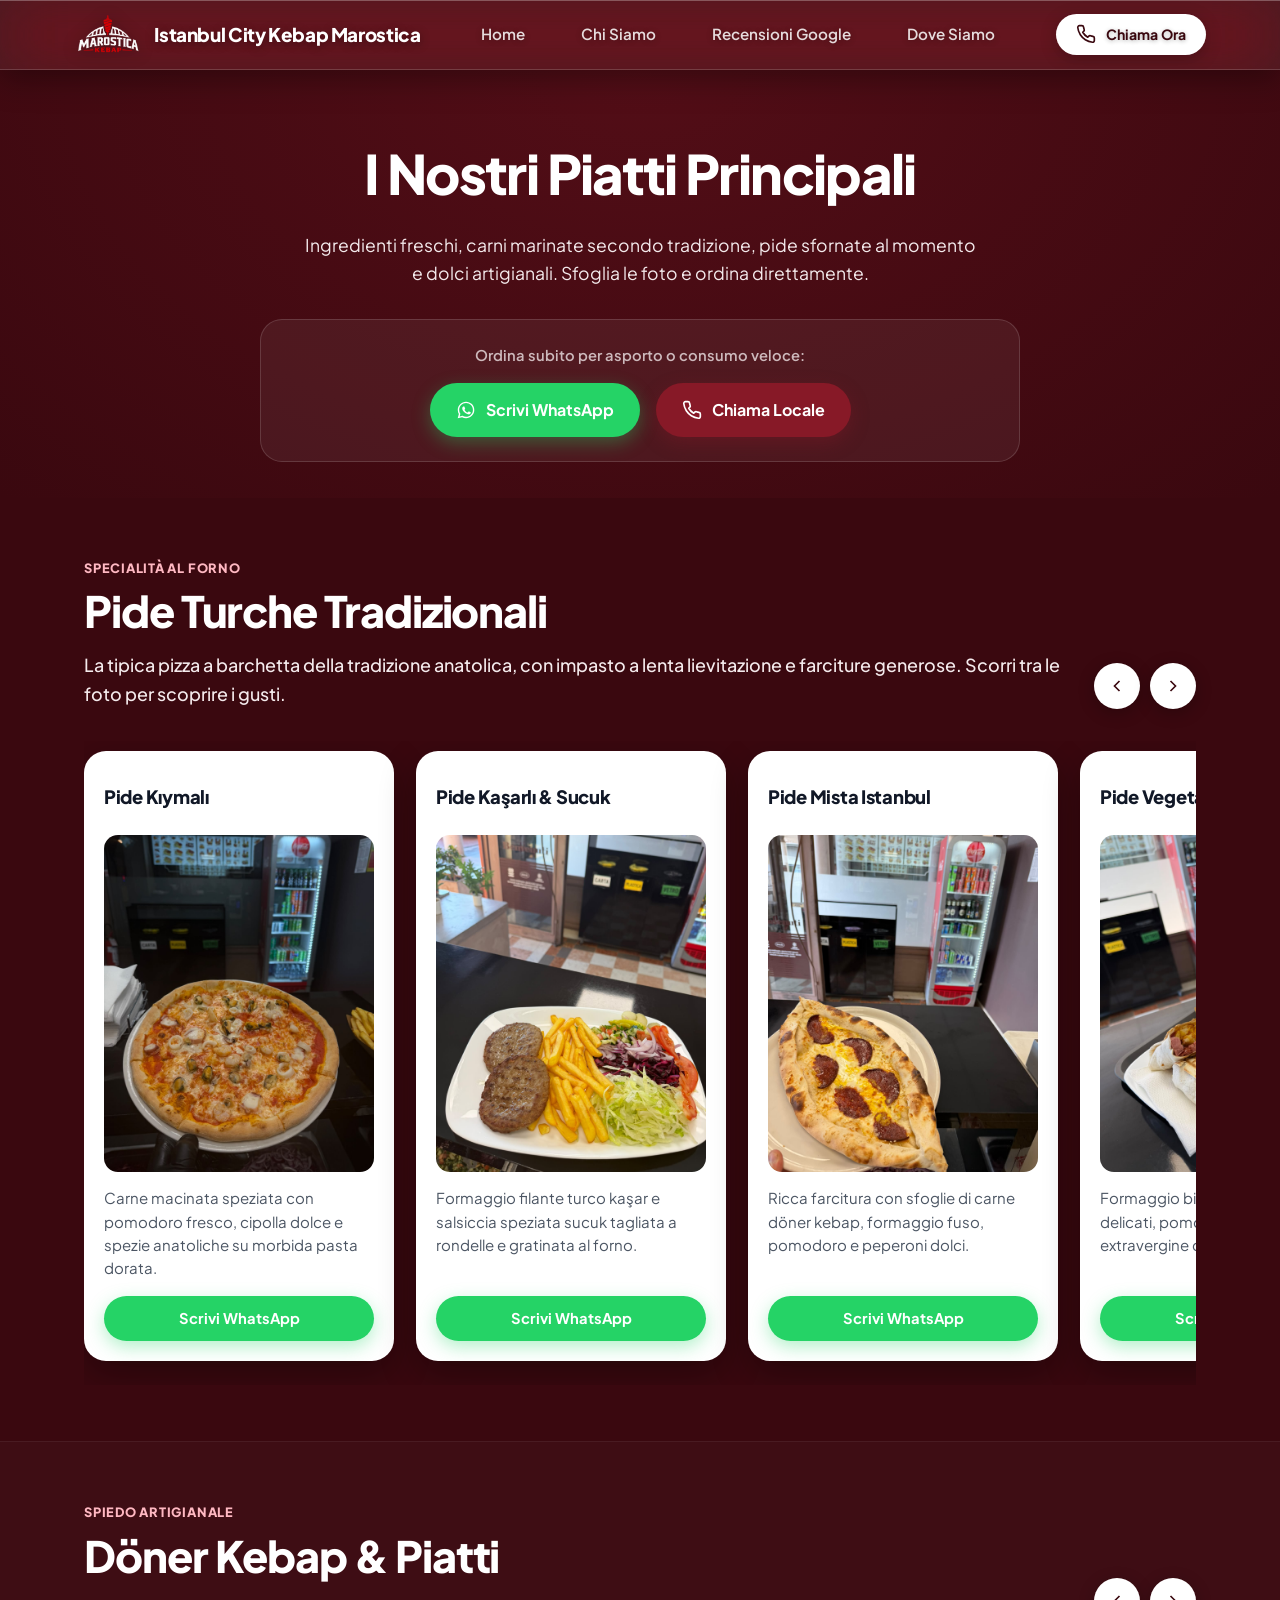
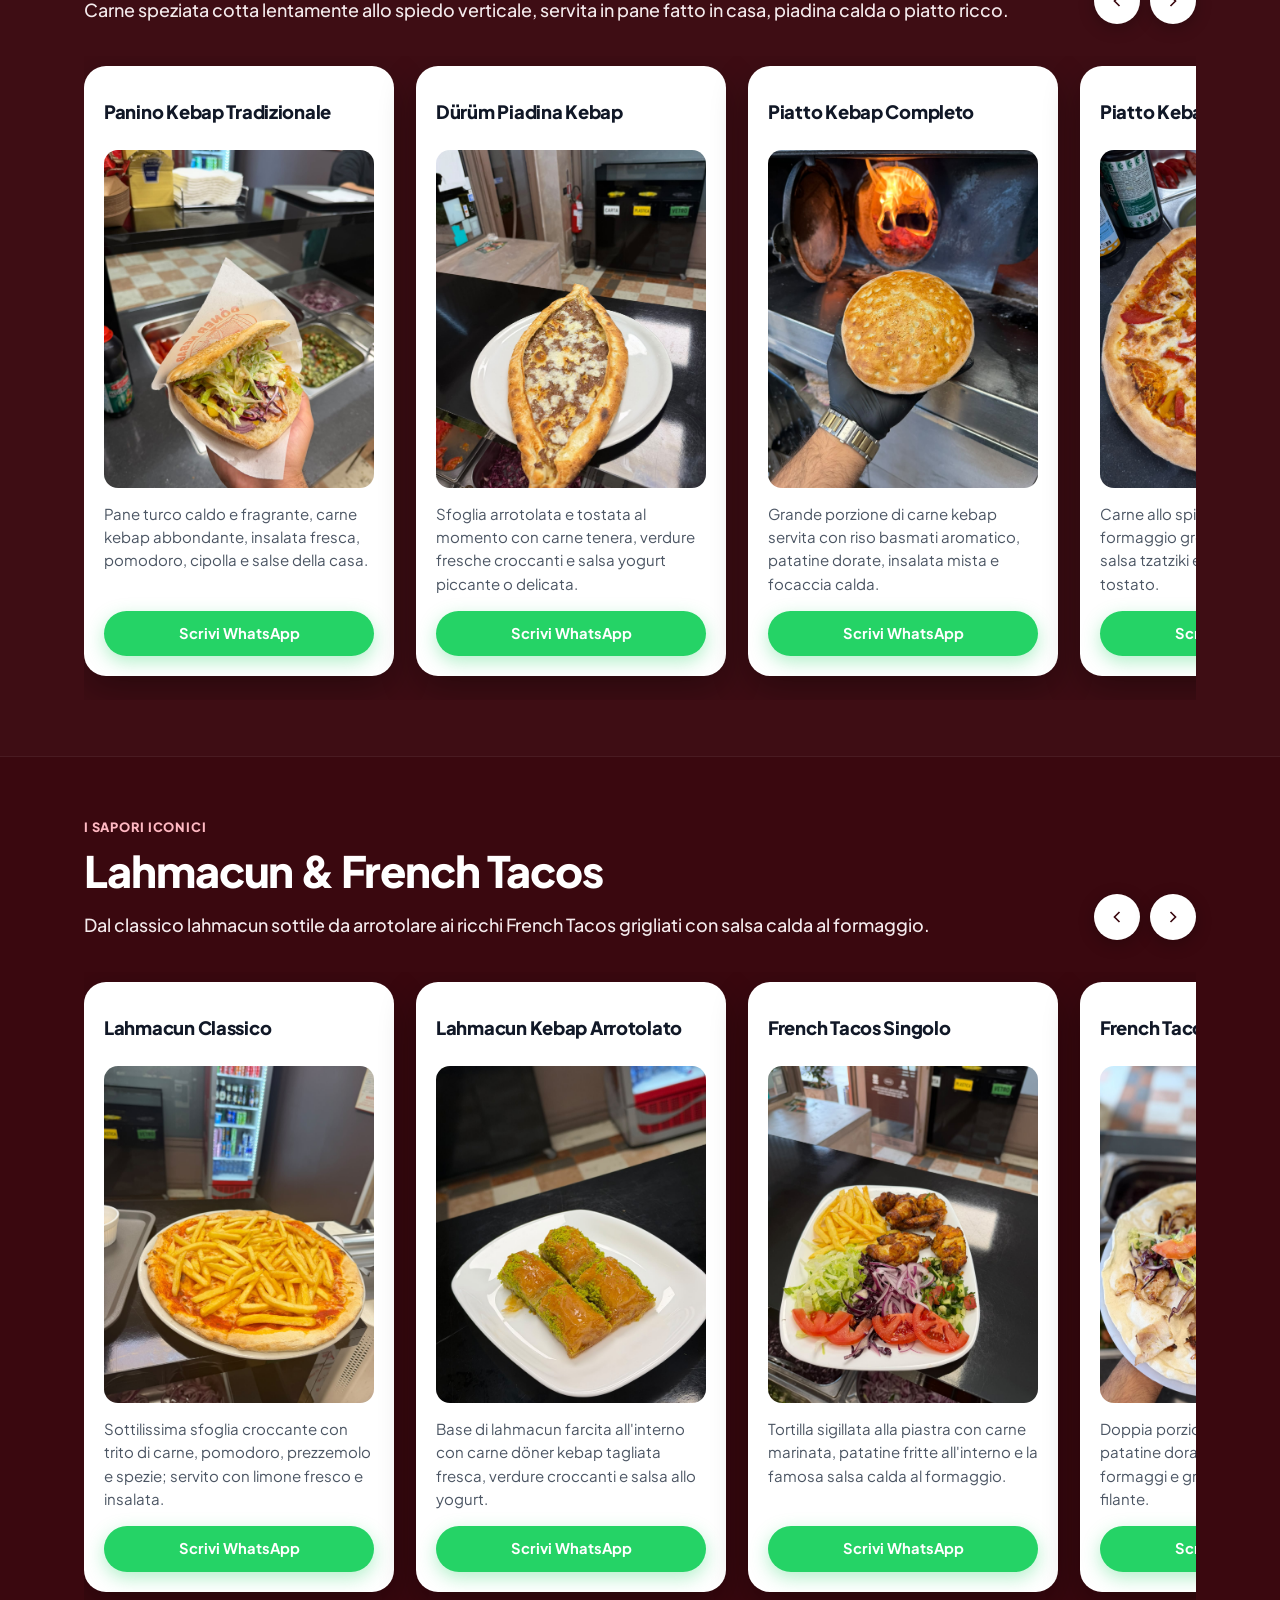
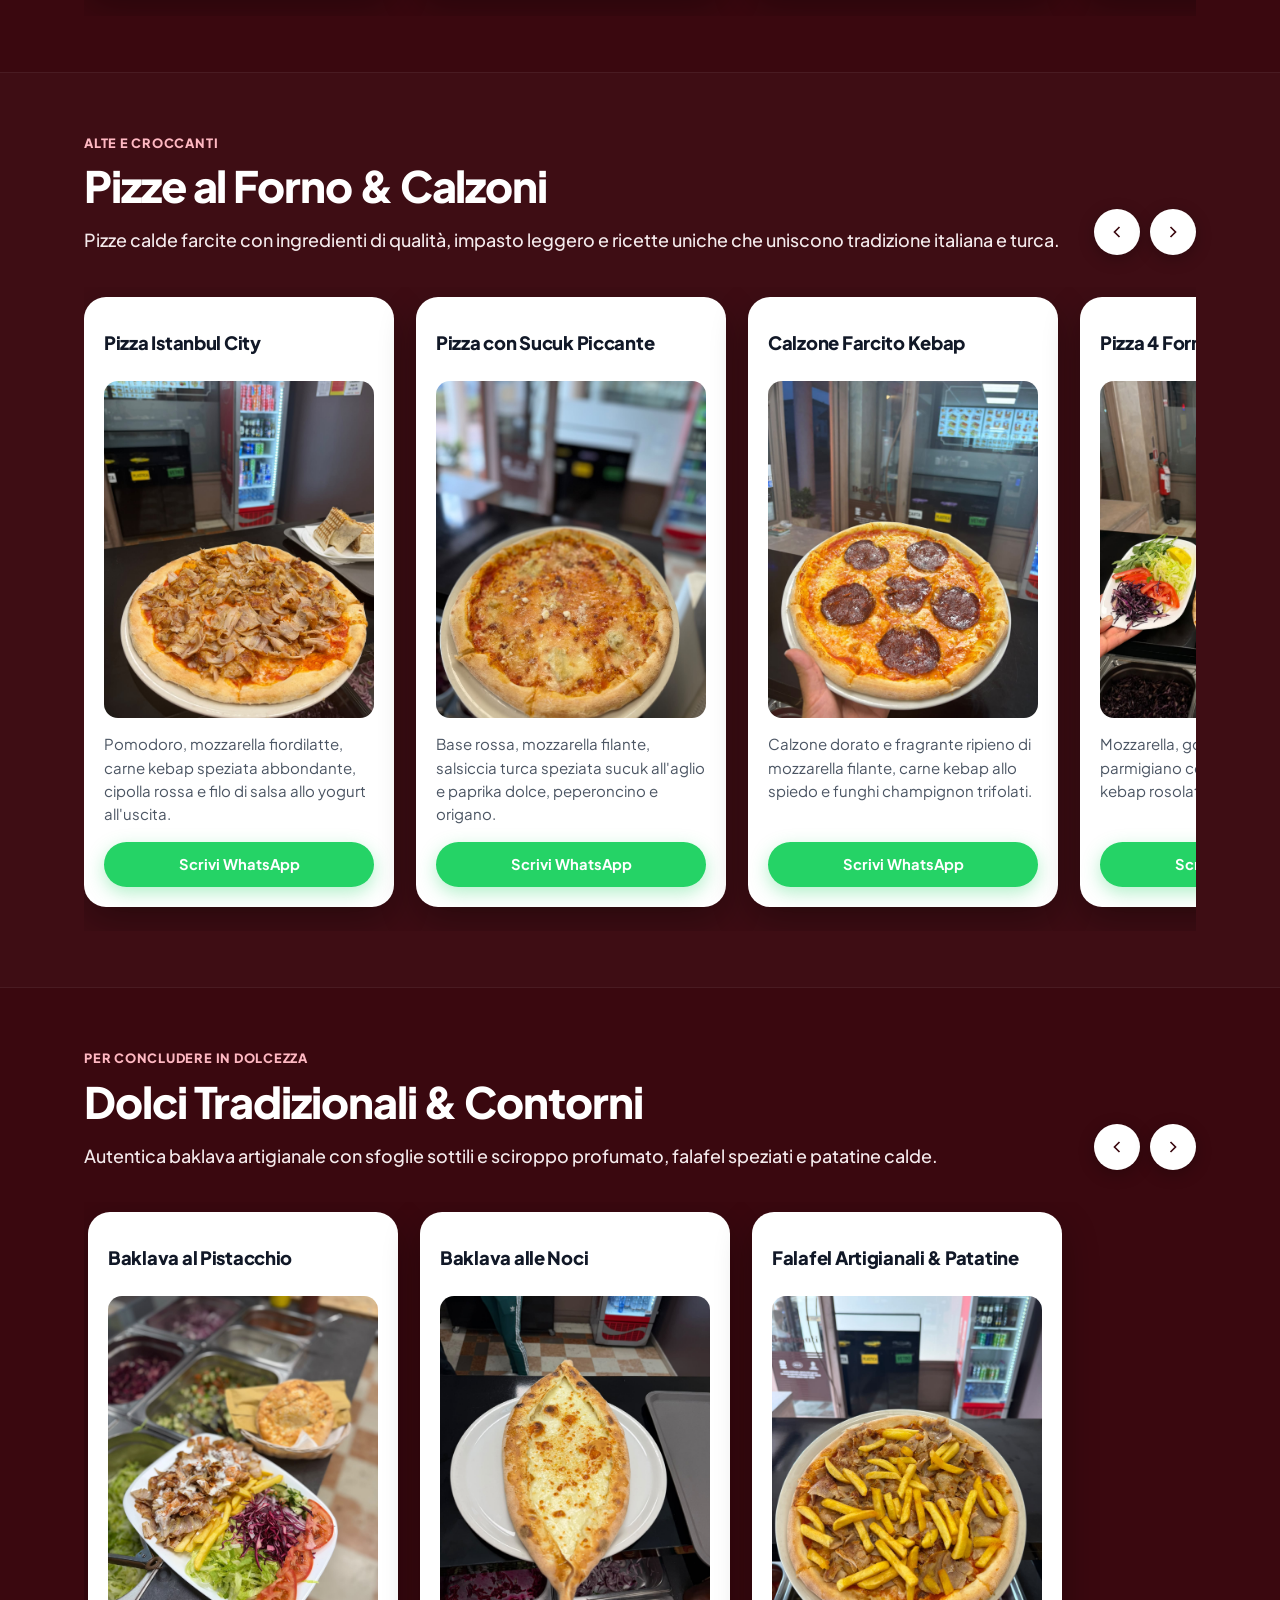
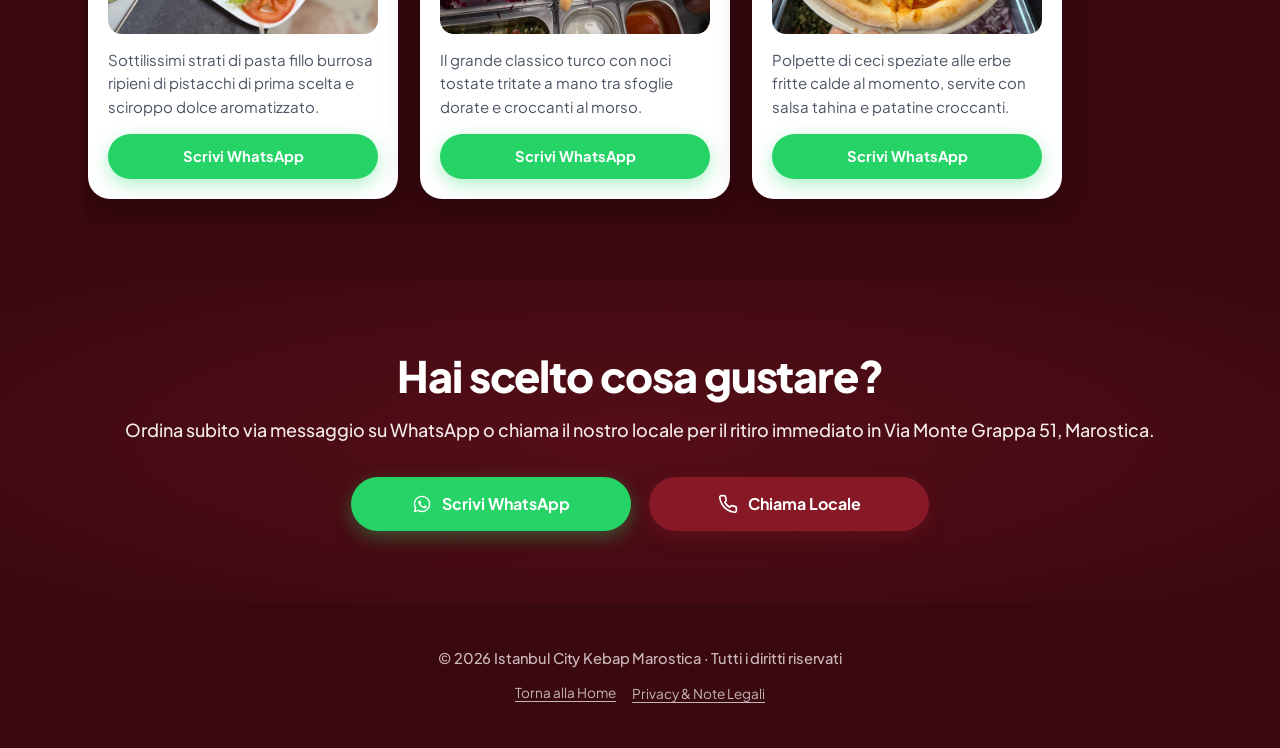
==== menu.html @ c6b17f63 "transition" ====
<!DOCTYPE html>
<html lang="it">
<head>
  <meta charset="UTF-8" />
  <meta name="viewport" content="width=device-width, initial-scale=1.0" />
  <title>Menù Tradizionale | Istanbul City Kebap Marostica</title>

  <meta name="description" content="Scopri il menù di Istanbul City Kebap Marostica: pide turche artigianali, autentico döner kebap, lahmacun, tacos francesi, pizze calde e baklava. Ordina subito via WhatsApp o telefono." />
  <meta name="keywords" content="Menù Marostica Kebap, pide turche Marostica, döner kebap Marostica, lahmacun, tacos francesi Marostica, pizza kebap, baklava Marostica" />
  <meta name="author" content="Istanbul City Kebap Marostica" />
  <meta name="robots" content="index, follow" />
  <link rel="canonical" href="https://marosticakebap.it/menu.html" />

  <meta property="og:type" content="restaurant.menu" />
  <meta property="og:site_name" content="Istanbul City Kebap Marostica" />
  <meta property="og:title" content="Menù | Istanbul City Kebap Marostica" />
  <meta property="og:description" content="Pide turche, döner kebap, lahmacun, tacos francesi e dolci artigianali a Marostica. Ordina da asporto su WhatsApp o telefono." />
  <meta property="og:url" content="https://marosticakebap.it/menu.html" />
  <meta property="og:image" content="https://raw.githubusercontent.com/calinaboss/MarosticaKebap/main/assets/og-image.jpg" />
  <meta property="og:locale" content="it_IT" />

  <meta name="twitter:card" content="summary_large_image" />
  <meta name="twitter:title" content="Menù | Istanbul City Kebap Marostica" />
  <meta name="twitter:description" content="Pide turche, döner kebap, lahmacun, tacos francesi e dolci artigianali a Marostica." />
  <meta name="twitter:image" content="https://raw.githubusercontent.com/calinaboss/MarosticaKebap/main/assets/og-image.jpg" />

  <link rel="manifest" href="site.webmanifest" />
  <link rel="icon" type="image/x-icon" href="favicon.ico" />
  <link rel="icon" type="image/png" sizes="32x32" href="assets/favicon-32x32.png" />
  <link rel="icon" type="image/png" sizes="16x16" href="assets/favicon-16x16.png" />
  <link rel="apple-touch-icon" sizes="180x180" href="assets/apple-touch-icon.png" />
  <meta name="theme-color" content="#3a080f" />

  <link rel="preconnect" href="https://fonts.googleapis.com">
  <link rel="preconnect" href="https://fonts.gstatic.com" crossorigin>
  <link href="https://fonts.googleapis.com/css2?family=Plus+Jakarta+Sans:wght@400;500;600;700;800&display=swap" rel="stylesheet">

  <link rel="stylesheet" href="styles.css?v=2.4" />
</head>
<body class="menu-page">

  <div class="page-curtain" id="pageCurtain">
    <div class="curtain-content">
      <img src="Brand/Logosenzasfondo-trimmed.webp" alt="Istanbul City Kebap Marostica" class="curtain-logo" />
    </div>
  </div>


  <header class="site-header" id="top">
    <div class="header-container">
      <a href="index.html#top" class="brand-link" aria-label="Istanbul City Kebap Marostica Home">
        <img src="Brand/Logosenzasfondo-trimmed.webp" alt="Istanbul City Kebap Marostica Logo" class="brand-logo" />
        <span class="brand-name">Istanbul City Kebap Marostica</span>
      </a>

      <nav class="nav-menu" id="navMenu">
        <a href="index.html" class="nav-link">Home</a>
        <a href="index.html#chi-siamo" class="nav-link">Chi Siamo</a>
        <a href="index.html#recensioni" class="nav-link">Recensioni Google</a>
        <a href="index.html#informazioni" class="nav-link">Dove Siamo</a>
      </nav>

      <div class="header-actions">
        <a href="tel:+393932721320" class="btn btn-primary btn-sm header-cta" aria-label="Chiama il numero +39 393 2721320">
          <svg class="icon" viewBox="0 0 24 24" fill="none" stroke="currentColor" stroke-width="2" stroke-linecap="round" stroke-linejoin="round" aria-hidden="true">
            <path d="M22 16.92v3a2 2 0 0 1-2.18 2 19.79 19.79 0 0 1-8.63-3.07 19.5 19.5 0 0 1-6-6 19.79 19.79 0 0 1-3.07-8.67A2 2 0 0 1 4.11 2h3a2 2 0 0 1 2 1.72 12.84 12.84 0 0 0 .7 2.81 2 2 0 0 1-.45 2.11L8.09 9.91a16 16 0 0 0 6 6l1.27-1.27a2 2 0 0 1 2.11-.45 12.84 12.84 0 0 0 2.81.7A2 2 0 0 1 22 16.92z"/>
          </svg>
          <span>Chiama Ora</span>
        </a>

        <button class="nav-toggle" id="navToggle" aria-label="Apri menu" aria-expanded="false">
          <span class="bar"></span>
          <span class="bar"></span>
        </button>
      </div>
    </div>
  </header>

  <main>
    <section class="menu-hero-section">
      <div class="container text-center">
        <h1 class="menu-hero-title">I Nostri Piatti Principali</h1>
        <p class="menu-hero-subtitle">
          Ingredienti freschi, carni marinate secondo tradizione, pide sfornate al momento e dolci artigianali. Sfoglia le foto e ordina direttamente.
        </p>

        <div class="menu-fast-order-box">
          <span class="fast-order-label">Ordina subito per asporto o consumo veloce:</span>
          <div class="fast-order-buttons">
            <a href="https://wa.me/393924730825?text=Ciao%2C%20vorrei%20ordinare%20dal%20menù" target="_blank" rel="noopener noreferrer" class="btn btn-whatsapp">
              <svg class="icon" viewBox="0 0 24 24" fill="currentColor" aria-hidden="true">
                <path d="M12.04 2C6.58 2 2.13 6.45 2.13 11.91C2.13 13.66 2.59 15.36 3.45 16.86L2.05 22L7.3 20.62C8.75 21.41 10.38 21.83 12.04 21.83C17.5 21.83 21.95 17.38 21.95 11.92C21.95 9.27 20.92 6.78 19.05 4.91C17.18 3.04 14.69 2 12.04 2M12.05 3.67C14.25 3.67 16.31 4.53 17.87 6.09C19.42 7.65 20.28 9.72 20.28 11.92C20.28 16.46 16.58 20.15 12.04 20.15C10.56 20.15 9.11 19.76 7.85 19L7.55 18.83L4.43 19.65L5.26 16.61L5.06 16.29C4.24 14.99 3.81 13.47 3.81 11.91C3.81 7.37 7.5 3.67 12.05 3.67M9.07 7.7C8.9 7.7 8.63 7.76 8.39 8.02C8.16 8.28 7.5 8.9 7.5 10.15C7.5 11.4 8.41 12.61 8.54 12.78C8.67 12.95 10.32 15.5 12.85 16.59C13.45 16.85 13.92 17 14.28 17.12C14.88 17.31 15.43 17.28 15.86 17.22C16.34 17.15 17.34 16.61 17.55 16.03C17.75 15.44 17.75 14.94 17.69 14.84C17.63 14.73 17.46 14.67 17.21 14.54C16.96 14.42 15.73 13.81 15.5 13.73C15.28 13.64 15.11 13.6 14.95 13.85C14.78 14.1 14.31 14.67 14.17 14.84C14.03 15 13.89 15.02 13.64 14.89C13.39 14.77 12.58 14.5 11.62 13.65C10.88 12.99 10.37 12.17 10.23 11.92C10.09 11.67 10.21 11.53 10.34 11.41C10.45 11.3 10.59 11.12 10.72 10.97C10.84 10.82 10.88 10.72 10.97 10.55C11.05 10.38 11.01 10.24 10.95 10.11C10.88 9.99 10.37 8.74 10.16 8.23C9.96 7.74 9.75 7.81 9.6 7.8C9.45 7.8 9.28 7.79 9.07 7.7Z"/>
              </svg>
              <span>Scrivi WhatsApp</span>
            </a>
            <a href="tel:+393932721320" class="btn btn-call">
              <svg class="icon" viewBox="0 0 24 24" fill="none" stroke="currentColor" stroke-width="2" stroke-linecap="round" stroke-linejoin="round" aria-hidden="true">
                <path d="M22 16.92v3a2 2 0 0 1-2.18 2 19.79 19.79 0 0 1-8.63-3.07 19.5 19.5 0 0 1-6-6 19.79 19.79 0 0 1-3.07-8.67A2 2 0 0 1 4.11 2h3a2 2 0 0 1 2 1.72 12.84 12.84 0 0 0 .7 2.81 2 2 0 0 1-.45 2.11L8.09 9.91a16 16 0 0 0 6 6l1.27-1.27a2 2 0 0 1 2.11-.45 12.84 12.84 0 0 0 2.81.7A2 2 0 0 1 22 16.92z"/>
              </svg>
              <span>Chiama Locale</span>
            </a>
          </div>
        </div>
      </div>
    </section>


        <section class="section menu-section-block" id="pide">
      <div class="container">
        <div class="menu-section-header">
          <div>
            <span class="section-tag-label">Specialità al Forno</span>
            <h2 class="section-title">Pide Turche Tradizionali</h2>
            <p class="section-subtitle">
              La tipica pizza a barchetta della tradizione anatolica, con impasto a lenta lievitazione e farciture generose. Scorri tra le foto per scoprire i gusti.
            </p>
          </div>
          <div class="menu-slider-arrows">
            <button class="slider-arrow arrow-dish-prev" data-target="slider-pide" aria-label="Precedente">
              <svg class="icon" viewBox="0 0 24 24" fill="none" stroke="currentColor" stroke-width="2"><polyline points="15 18 9 12 15 6"/></svg>
            </button>
            <button class="slider-arrow arrow-dish-next" data-target="slider-pide" aria-label="Successivo">
              <svg class="icon" viewBox="0 0 24 24" fill="none" stroke="currentColor" stroke-width="2"><polyline points="9 18 15 12 9 6"/></svg>
            </button>
          </div>
        </div>

        <div class="dishes-slider-track" id="slider-pide">
          <div class="dish-card">
            <div class="dish-card-header">
              <h3 class="dish-title">Pide Kıymalı</h3>
            </div>
            <div class="dish-image-box">
              <img src="assets/foto1.jpg" alt="Pide Kıymalı" class="dish-img" loading="lazy" />
            </div>
            <p class="dish-desc">
              Carne macinata speziata con pomodoro fresco, cipolla dolce e spezie anatoliche su morbida pasta dorata.
            </p>
            <a href="https://wa.me/393924730825?text=Ciao%2C%20vorrei%20ordinare%20la%20Pide%20K%C4%B1ymal%C4%B1" target="_blank" rel="noopener noreferrer" class="btn btn-whatsapp btn-dish-order">
              <span>Scrivi WhatsApp</span>
            </a>
          </div>

          <div class="dish-card">
            <div class="dish-card-header">
              <h3 class="dish-title">Pide Kaşarlı & Sucuk</h3>
            </div>
            <div class="dish-image-box">
              <img src="assets/foto2.jpg" alt="Pide Kaşarlı & Sucuk" class="dish-img" loading="lazy" />
            </div>
            <p class="dish-desc">
              Formaggio filante turco kaşar e salsiccia speziata sucuk tagliata a rondelle e gratinata al forno.
            </p>
            <a href="https://wa.me/393924730825?text=Ciao%2C%20vorrei%20ordinare%20la%20Pide%20Ka%C5%9Farl%C4%B1%20e%20Sucuk" target="_blank" rel="noopener noreferrer" class="btn btn-whatsapp btn-dish-order">
              <span>Scrivi WhatsApp</span>
            </a>
          </div>

          <div class="dish-card">
            <div class="dish-card-header">
              <h3 class="dish-title">Pide Mista Istanbul</h3>
            </div>
            <div class="dish-image-box">
              <img src="assets/foto3.jpg" alt="Pide Mista Istanbul" class="dish-img" loading="lazy" />
            </div>
            <p class="dish-desc">
              Ricca farcitura con sfoglie di carne döner kebap, formaggio fuso, pomodoro e peperoni dolci.
            </p>
            <a href="https://wa.me/393924730825?text=Ciao%2C%20vorrei%20ordinare%20la%20Pide%20Mista%20Istanbul" target="_blank" rel="noopener noreferrer" class="btn btn-whatsapp btn-dish-order">
              <span>Scrivi WhatsApp</span>
            </a>
          </div>

          <div class="dish-card">
            <div class="dish-card-header">
              <h3 class="dish-title">Pide Vegetariana con Feta</h3>
            </div>
            <div class="dish-image-box">
              <img src="assets/foto4.jpg" alt="Pide Vegetariana con Feta" class="dish-img" loading="lazy" />
            </div>
            <p class="dish-desc">
              Formaggio bianco tipo feta, spinaci delicati, pomodorini e olio extravergine d'oliva.
            </p>
            <a href="https://wa.me/393924730825?text=Ciao%2C%20vorrei%20ordinare%20la%20Pide%20Vegetariana" target="_blank" rel="noopener noreferrer" class="btn btn-whatsapp btn-dish-order">
              <span>Scrivi WhatsApp</span>
            </a>
          </div>
        </div>
      </div>
    </section>

        <section class="section menu-section-block section-alt" id="kebap">
      <div class="container">
        <div class="menu-section-header">
          <div>
            <span class="section-tag-label">Spiedo Artigianale</span>
            <h2 class="section-title">Döner Kebap & Piatti</h2>
            <p class="section-subtitle">
              Carne speziata cotta lentamente allo spiedo verticale, servita in pane fatto in casa, piadina calda o piatto ricco.
            </p>
          </div>
          <div class="menu-slider-arrows">
            <button class="slider-arrow arrow-dish-prev" data-target="slider-kebap" aria-label="Precedente">
              <svg class="icon" viewBox="0 0 24 24" fill="none" stroke="currentColor" stroke-width="2"><polyline points="15 18 9 12 15 6"/></svg>
            </button>
            <button class="slider-arrow arrow-dish-next" data-target="slider-kebap" aria-label="Successivo">
              <svg class="icon" viewBox="0 0 24 24" fill="none" stroke="currentColor" stroke-width="2"><polyline points="9 18 15 12 9 6"/></svg>
            </button>
          </div>
        </div>

        <div class="dishes-slider-track" id="slider-kebap">
          <div class="dish-card">
            <div class="dish-card-header">
              <h3 class="dish-title">Panino Kebap Tradizionale</h3>
            </div>
            <div class="dish-image-box">
              <img src="assets/foto5.jpg" alt="Panino Kebap Tradizionale" class="dish-img" loading="lazy" />
            </div>
            <p class="dish-desc">
              Pane turco caldo e fragrante, carne kebap abbondante, insalata fresca, pomodoro, cipolla e salse della casa.
            </p>
            <a href="https://wa.me/393924730825?text=Ciao%2C%20vorrei%20ordinare%20il%20Panino%20Kebap" target="_blank" rel="noopener noreferrer" class="btn btn-whatsapp btn-dish-order">
              <span>Scrivi WhatsApp</span>
            </a>
          </div>

          <div class="dish-card">
            <div class="dish-card-header">
              <h3 class="dish-title">Dürüm Piadina Kebap</h3>
            </div>
            <div class="dish-image-box">
              <img src="assets/foto6.jpg" alt="Dürüm Piadina Kebap" class="dish-img" loading="lazy" />
            </div>
            <p class="dish-desc">
              Sfoglia arrotolata e tostata al momento con carne tenera, verdure fresche croccanti e salsa yogurt piccante o delicata.
            </p>
            <a href="https://wa.me/393924730825?text=Ciao%2C%20vorrei%20ordinare%20il%20D%C3%BCr%C3%BCm%20Piadina%20Kebap" target="_blank" rel="noopener noreferrer" class="btn btn-whatsapp btn-dish-order">
              <span>Scrivi WhatsApp</span>
            </a>
          </div>

          <div class="dish-card">
            <div class="dish-card-header">
              <h3 class="dish-title">Piatto Kebap Completo</h3>
            </div>
            <div class="dish-image-box">
              <img src="assets/foto7.jpg" alt="Piatto Kebap Completo" class="dish-img" loading="lazy" />
            </div>
            <p class="dish-desc">
              Grande porzione di carne kebap servita con riso basmati aromatico, patatine dorate, insalata mista e focaccia calda.
            </p>
            <a href="https://wa.me/393924730825?text=Ciao%2C%20vorrei%20ordinare%20il%20Piatto%20Kebap%20Completo" target="_blank" rel="noopener noreferrer" class="btn btn-whatsapp btn-dish-order">
              <span>Scrivi WhatsApp</span>
            </a>
          </div>

          <div class="dish-card">
            <div class="dish-card-header">
              <h3 class="dish-title">Piatto Kebap con Feta & Olive</h3>
            </div>
            <div class="dish-image-box">
              <img src="assets/foto8.jpg" alt="Piatto Kebap con Feta" class="dish-img" loading="lazy" />
            </div>
            <p class="dish-desc">
              Carne allo spiedo accompagnata da formaggio greco feta, olive nere, salsa tzatziki e pane artigianale tostato.
            </p>
            <a href="https://wa.me/393924730825?text=Ciao%2C%20vorrei%20ordinare%20il%20Piatto%20Kebap%20con%20Feta" target="_blank" rel="noopener noreferrer" class="btn btn-whatsapp btn-dish-order">
              <span>Scrivi WhatsApp</span>
            </a>
          </div>

          <div class="dish-card">
            <div class="dish-card-header">
              <h3 class="dish-title">Kebap Box con Patatine</h3>
            </div>
            <div class="dish-image-box">
              <img src="assets/foto9.jpg" alt="Kebap Box con Patatine" class="dish-img" loading="lazy" />
            </div>
            <p class="dish-desc">
              Pratica scatola termica con strati di patatine croccanti e carne döner tagliata fine, affogata nelle tue salse preferite.
            </p>
            <a href="https://wa.me/393924730825?text=Ciao%2C%20vorrei%20ordinare%20il%20Kebap%20Box" target="_blank" rel="noopener noreferrer" class="btn btn-whatsapp btn-dish-order">
              <span>Scrivi WhatsApp</span>
            </a>
          </div>
        </div>
      </div>
    </section>

        <section class="section menu-section-block" id="specialita">
      <div class="container">
        <div class="menu-section-header">
          <div>
            <span class="section-tag-label">I Sapori Iconici</span>
            <h2 class="section-title">Lahmacun & French Tacos</h2>
            <p class="section-subtitle">
              Dal classico lahmacun sottile da arrotolare ai ricchi French Tacos grigliati con salsa calda al formaggio.
            </p>
          </div>
          <div class="menu-slider-arrows">
            <button class="slider-arrow arrow-dish-prev" data-target="slider-specialita" aria-label="Precedente">
              <svg class="icon" viewBox="0 0 24 24" fill="none" stroke="currentColor" stroke-width="2"><polyline points="15 18 9 12 15 6"/></svg>
            </button>
            <button class="slider-arrow arrow-dish-next" data-target="slider-specialita" aria-label="Successivo">
              <svg class="icon" viewBox="0 0 24 24" fill="none" stroke="currentColor" stroke-width="2"><polyline points="9 18 15 12 9 6"/></svg>
            </button>
          </div>
        </div>

        <div class="dishes-slider-track" id="slider-specialita">
          <div class="dish-card">
            <div class="dish-card-header">
              <h3 class="dish-title">Lahmacun Classico</h3>
            </div>
            <div class="dish-image-box">
              <img src="assets/foto10.jpg" alt="Lahmacun Classico" class="dish-img" loading="lazy" />
            </div>
            <p class="dish-desc">
              Sottilissima sfoglia croccante con trito di carne, pomodoro, prezzemolo e spezie; servito con limone fresco e insalata.
            </p>
            <a href="https://wa.me/393924730825?text=Ciao%2C%20vorrei%20ordinare%20il%20Lahmacun%20Classico" target="_blank" rel="noopener noreferrer" class="btn btn-whatsapp btn-dish-order">
              <span>Scrivi WhatsApp</span>
            </a>
          </div>

          <div class="dish-card">
            <div class="dish-card-header">
              <h3 class="dish-title">Lahmacun Kebap Arrotolato</h3>
            </div>
            <div class="dish-image-box">
              <img src="assets/foto11.jpg" alt="Lahmacun Kebap Arrotolato" class="dish-img" loading="lazy" />
            </div>
            <p class="dish-desc">
              Base di lahmacun farcita all'interno con carne döner kebap tagliata fresca, verdure croccanti e salsa allo yogurt.
            </p>
            <a href="https://wa.me/393924730825?text=Ciao%2C%20vorrei%20ordinare%20il%20Lahmacun%20Kebap" target="_blank" rel="noopener noreferrer" class="btn btn-whatsapp btn-dish-order">
              <span>Scrivi WhatsApp</span>
            </a>
          </div>

          <div class="dish-card">
            <div class="dish-card-header">
              <h3 class="dish-title">French Tacos Singolo</h3>
            </div>
            <div class="dish-image-box">
              <img src="assets/foto12.jpg" alt="French Tacos Singolo" class="dish-img" loading="lazy" />
            </div>
            <p class="dish-desc">
              Tortilla sigillata alla piastra con carne marinata, patatine fritte all'interno e la famosa salsa calda al formaggio.
            </p>
            <a href="https://wa.me/393924730825?text=Ciao%2C%20vorrei%20ordinare%20il%20French%20Tacos%20Singolo" target="_blank" rel="noopener noreferrer" class="btn btn-whatsapp btn-dish-order">
              <span>Scrivi WhatsApp</span>
            </a>
          </div>

          <div class="dish-card">
            <div class="dish-card-header">
              <h3 class="dish-title">French Tacos Maxi Doppio</h3>
            </div>
            <div class="dish-image-box">
              <img src="assets/foto13.jpg" alt="French Tacos Maxi Doppio" class="dish-img" loading="lazy" />
            </div>
            <p class="dish-desc">
              Doppia porzione di carne a scelta, patatine dorate, doppia salsa ai formaggi e gratinatura esterna filante.
            </p>
            <a href="https://wa.me/393924730825?text=Ciao%2C%20vorrei%20ordinare%20il%20French%20Tacos%20Maxi" target="_blank" rel="noopener noreferrer" class="btn btn-whatsapp btn-dish-order">
              <span>Scrivi WhatsApp</span>
            </a>
          </div>
        </div>
      </div>
    </section>

        <section class="section menu-section-block section-alt" id="pizze">
      <div class="container">
        <div class="menu-section-header">
          <div>
            <span class="section-tag-label">Alte e Croccanti</span>
            <h2 class="section-title">Pizze al Forno & Calzoni</h2>
            <p class="section-subtitle">
              Pizze calde farcite con ingredienti di qualità, impasto leggero e ricette uniche che uniscono tradizione italiana e turca.
            </p>
          </div>
          <div class="menu-slider-arrows">
            <button class="slider-arrow arrow-dish-prev" data-target="slider-pizze" aria-label="Precedente">
              <svg class="icon" viewBox="0 0 24 24" fill="none" stroke="currentColor" stroke-width="2"><polyline points="15 18 9 12 15 6"/></svg>
            </button>
            <button class="slider-arrow arrow-dish-next" data-target="slider-pizze" aria-label="Successivo">
              <svg class="icon" viewBox="0 0 24 24" fill="none" stroke="currentColor" stroke-width="2"><polyline points="9 18 15 12 9 6"/></svg>
            </button>
          </div>
        </div>

        <div class="dishes-slider-track" id="slider-pizze">
          <div class="dish-card">
            <div class="dish-card-header">
              <h3 class="dish-title">Pizza Istanbul City</h3>
            </div>
            <div class="dish-image-box">
              <img src="assets/foto14.jpg" alt="Pizza Istanbul City" class="dish-img" loading="lazy" />
            </div>
            <p class="dish-desc">
              Pomodoro, mozzarella fiordilatte, carne kebap speziata abbondante, cipolla rossa e filo di salsa allo yogurt all'uscita.
            </p>
            <a href="https://wa.me/393924730825?text=Ciao%2C%20vorrei%20ordinare%20la%20Pizza%20Istanbul%20City" target="_blank" rel="noopener noreferrer" class="btn btn-whatsapp btn-dish-order">
              <span>Scrivi WhatsApp</span>
            </a>
          </div>

          <div class="dish-card">
            <div class="dish-card-header">
              <h3 class="dish-title">Pizza con Sucuk Piccante</h3>
            </div>
            <div class="dish-image-box">
              <img src="assets/foto15.jpg" alt="Pizza con Sucuk Piccante" class="dish-img" loading="lazy" />
            </div>
            <p class="dish-desc">
              Base rossa, mozzarella filante, salsiccia turca speziata sucuk all'aglio e paprika dolce, peperoncino e origano.
            </p>
            <a href="https://wa.me/393924730825?text=Ciao%2C%20vorrei%20ordinare%20la%20Pizza%20con%20Sucuk" target="_blank" rel="noopener noreferrer" class="btn btn-whatsapp btn-dish-order">
              <span>Scrivi WhatsApp</span>
            </a>
          </div>

          <div class="dish-card">
            <div class="dish-card-header">
              <h3 class="dish-title">Calzone Farcito Kebap</h3>
            </div>
            <div class="dish-image-box">
              <img src="assets/foto16.jpg" alt="Calzone Farcito Kebap" class="dish-img" loading="lazy" />
            </div>
            <p class="dish-desc">
              Calzone dorato e fragrante ripieno di mozzarella filante, carne kebap allo spiedo e funghi champignon trifolati.
            </p>
            <a href="https://wa.me/393924730825?text=Ciao%2C%20vorrei%20ordinare%20il%20Calzone%20Kebap" target="_blank" rel="noopener noreferrer" class="btn btn-whatsapp btn-dish-order">
              <span>Scrivi WhatsApp</span>
            </a>
          </div>

          <div class="dish-card">
            <div class="dish-card-header">
              <h3 class="dish-title">Pizza 4 Formaggi & Kebap</h3>
            </div>
            <div class="dish-image-box">
              <img src="assets/foto17.jpg" alt="Pizza 4 Formaggi & Kebap" class="dish-img" loading="lazy" />
            </div>
            <p class="dish-desc">
              Mozzarella, gorgonzola dop, fontina e parmigiano con straccetti di döner kebap rosolato al momento.
            </p>
            <a href="https://wa.me/393924730825?text=Ciao%2C%20vorrei%20ordinare%20la%20Pizza%204%20Formaggi%20e%20Kebap" target="_blank" rel="noopener noreferrer" class="btn btn-whatsapp btn-dish-order">
              <span>Scrivi WhatsApp</span>
            </a>
          </div>
        </div>
      </div>
    </section>

        <section class="section menu-section-block" id="dolci">
      <div class="container">
        <div class="menu-section-header">
          <div>
            <span class="section-tag-label">Per Concludere in Dolcezza</span>
            <h2 class="section-title">Dolci Tradizionali & Contorni</h2>
            <p class="section-subtitle">
              Autentica baklava artigianale con sfoglie sottili e sciroppo profumato, falafel speziati e patatine calde.
            </p>
          </div>
          <div class="menu-slider-arrows">
            <button class="slider-arrow arrow-dish-prev" data-target="slider-dolci" aria-label="Precedente">
              <svg class="icon" viewBox="0 0 24 24" fill="none" stroke="currentColor" stroke-width="2"><polyline points="15 18 9 12 15 6"/></svg>
            </button>
            <button class="slider-arrow arrow-dish-next" data-target="slider-dolci" aria-label="Successivo">
              <svg class="icon" viewBox="0 0 24 24" fill="none" stroke="currentColor" stroke-width="2"><polyline points="9 18 15 12 9 6"/></svg>
            </button>
          </div>
        </div>

        <div class="dishes-slider-track" id="slider-dolci">
          <div class="dish-card">
            <div class="dish-card-header">
              <h3 class="dish-title">Baklava al Pistacchio</h3>
            </div>
            <div class="dish-image-box">
              <img src="assets/foto18.jpg" alt="Baklava al Pistacchio" class="dish-img" loading="lazy" />
            </div>
            <p class="dish-desc">
              Sottilissimi strati di pasta fillo burrosa ripieni di pistacchi di prima scelta e sciroppo dolce aromatizzato.
            </p>
            <a href="https://wa.me/393924730825?text=Ciao%2C%20vorrei%20ordinare%20la%20Baklava%20al%20Pistacchio" target="_blank" rel="noopener noreferrer" class="btn btn-whatsapp btn-dish-order">
              <span>Scrivi WhatsApp</span>
            </a>
          </div>

          <div class="dish-card">
            <div class="dish-card-header">
              <h3 class="dish-title">Baklava alle Noci</h3>
            </div>
            <div class="dish-image-box">
              <img src="assets/foto19.jpg" alt="Baklava alle Noci" class="dish-img" loading="lazy" />
            </div>
            <p class="dish-desc">
              Il grande classico turco con noci tostate tritate a mano tra sfoglie dorate e croccanti al morso.
            </p>
            <a href="https://wa.me/393924730825?text=Ciao%2C%20vorrei%20ordinare%20la%20Baklava%20alle%20Noci" target="_blank" rel="noopener noreferrer" class="btn btn-whatsapp btn-dish-order">
              <span>Scrivi WhatsApp</span>
            </a>
          </div>

          <div class="dish-card">
            <div class="dish-card-header">
              <h3 class="dish-title">Falafel Artigianali & Patatine</h3>
            </div>
            <div class="dish-image-box">
              <img src="assets/foto20.jpg" alt="Falafel & Patatine" class="dish-img" loading="lazy" />
            </div>
            <p class="dish-desc">
              Polpette di ceci speziate alle erbe fritte calde al momento, servite con salsa tahina e patatine croccanti.
            </p>
            <a href="https://wa.me/393924730825?text=Ciao%2C%20vorrei%20ordinare%20i%20Falafel%20e%20Patatine" target="_blank" rel="noopener noreferrer" class="btn btn-whatsapp btn-dish-order">
              <span>Scrivi WhatsApp</span>
            </a>
          </div>
        </div>
      </div>
    </section>

        <section class="section menu-final-order-section">
      <div class="container text-center">
        <h2 class="section-title">Hai scelto cosa gustare?</h2>
        <p class="section-subtitle">
          Ordina subito via messaggio su WhatsApp o chiama il nostro locale per il ritiro immediato in Via Monte Grappa 51, Marostica.
        </p>
        <div class="menu-final-buttons">
          <a href="https://wa.me/393924730825?text=Ciao%2C%20vorrei%20effettuare%20un%20ordine%20da%20asporto" target="_blank" rel="noopener noreferrer" class="btn btn-whatsapp btn-lg">
            <svg class="icon" viewBox="0 0 24 24" fill="currentColor" aria-hidden="true">
              <path d="M12.04 2C6.58 2 2.13 6.45 2.13 11.91C2.13 13.66 2.59 15.36 3.45 16.86L2.05 22L7.3 20.62C8.75 21.41 10.38 21.83 12.04 21.83C17.5 21.83 21.95 17.38 21.95 11.92C21.95 9.27 20.92 6.78 19.05 4.91C17.18 3.04 14.69 2 12.04 2M12.05 3.67C14.25 3.67 16.31 4.53 17.87 6.09C19.42 7.65 20.28 9.72 20.28 11.92C20.28 16.46 16.58 20.15 12.04 20.15C10.56 20.15 9.11 19.76 7.85 19L7.55 18.83L4.43 19.65L5.26 16.61L5.06 16.29C4.24 14.99 3.81 13.47 3.81 11.91C3.81 7.37 7.5 3.67 12.05 3.67M9.07 7.7C8.9 7.7 8.63 7.76 8.39 8.02C8.16 8.28 7.5 8.9 7.5 10.15C7.5 11.4 8.41 12.61 8.54 12.78C8.67 12.95 10.32 15.5 12.85 16.59C13.45 16.85 13.92 17 14.28 17.12C14.88 17.31 15.43 17.28 15.86 17.22C16.34 17.15 17.34 16.61 17.55 16.03C17.75 15.44 17.75 14.94 17.69 14.84C17.63 14.73 17.46 14.67 17.21 14.54C16.96 14.42 15.73 13.81 15.5 13.73C15.28 13.64 15.11 13.6 14.95 13.85C14.78 14.1 14.31 14.67 14.17 14.84C14.03 15 13.89 15.02 13.64 14.89C13.39 14.77 12.58 14.5 11.62 13.65C10.88 12.99 10.37 12.17 10.23 11.92C10.09 11.67 10.21 11.53 10.34 11.41C10.45 11.3 10.59 11.12 10.72 10.97C10.84 10.82 10.88 10.72 10.97 10.55C11.05 10.38 11.01 10.24 10.95 10.11C10.88 9.99 10.37 8.74 10.16 8.23C9.96 7.74 9.75 7.81 9.6 7.8C9.45 7.8 9.28 7.79 9.07 7.7Z"/>
            </svg>
            <span>Scrivi WhatsApp</span>
          </a>
          <a href="tel:+393932721320" class="btn btn-call btn-lg">
            <svg class="icon" viewBox="0 0 24 24" fill="none" stroke="currentColor" stroke-width="2" stroke-linecap="round" stroke-linejoin="round" aria-hidden="true">
              <path d="M22 16.92v3a2 2 0 0 1-2.18 2 19.79 19.79 0 0 1-8.63-3.07 19.5 19.5 0 0 1-6-6 19.79 19.79 0 0 1-3.07-8.67A2 2 0 0 1 4.11 2h3a2 2 0 0 1 2 1.72 12.84 12.84 0 0 0 .7 2.81 2 2 0 0 1-.45 2.11L8.09 9.91a16 16 0 0 0 6 6l1.27-1.27a2 2 0 0 1 2.11-.45 12.84 12.84 0 0 0 2.81.7A2 2 0 0 1 22 16.92z"/>
            </svg>
            <span>Chiama Locale</span>
          </a>
        </div>
      </div>
    </section>
  </main>

  <footer class="site-footer">
    <div class="footer-container text-center">
      <p class="footer-copyright">&copy; <span id="currentYear"></span> Istanbul City Kebap Marostica · Tutti i diritti riservati</p>
      <div class="footer-legal">
        <a href="index.html" class="legal-link">Torna alla Home</a>
        <button class="legal-link" id="openPrivacyBtn" type="button">Privacy & Note Legali</button>
      </div>
    </div>
  </footer>

  <div class="modal-backdrop" id="privacyModal" aria-hidden="true" role="dialog" aria-labelledby="privacyTitle">
    <div class="modal-dialog">
      <div class="modal-header">
        <h3 class="modal-title" id="privacyTitle">Informativa Privacy & Note Legali</h3>
        <button class="modal-close" id="closePrivacyBtn" aria-label="Chiudi informativa">&times;</button>
      </div>
      <div class="modal-body">
        <h4>1. Titolare del Trattamento</h4>
        <p>
          Il titolare del trattamento dei dati è <strong>Istanbul City Kebap Marostica</strong>, con sede in <strong>Via Monte Grappa 51, 36063 Marostica (VI)</strong>, Italia. Recapito telefonico: <a href="tel:+393932721320">+39 393 2721320</a>.
        </p>

        <h4>2. Tipologia di Dati e Cookie</h4>
        <p>
          Questo sito web ha finalità esclusivamente informative. <strong>Non vengono utilizzati cookie di profilazione</strong> né strumenti di tracciamento pubblicitario o analytics invasivi.
        </p>
        <p>
          Eventuali dati forniti volontariamente tramite chiamata telefonica o messaggio WhatsApp vengono trattati unicamente al fine di evadere le richieste di prenotazione o asporto, nel pieno rispetto del Regolamento UE 2016/679 (GDPR).
        </p>
      </div>
      <div class="modal-footer">
        <button class="btn btn-sm btn-primary" id="confirmPrivacyBtn" type="button">Ho Capito</button>
      </div>
    </div>
  </div>

  <script src="script.js?v=2.4"></script>
</body>
</html>
---- styles.css ----
:root {
  
  --bg-bordeaux-base: #3a080f;
  --bg-bordeaux-deep: #2c050a;
  --bordeaux-accent: #871927;

  --text-white: #ffffff;
  --text-soft: #f4eaec;
  --text-muted: #cdb9bc;
  --text-dark: #111827;
  --text-body: #374151;

  --shadow-card: 0 14px 36px rgba(0, 0, 0, 0.32);
  --shadow-card-hover: 0 20px 48px rgba(0, 0, 0, 0.42);
  --shadow-map: 0 16px 48px rgba(0, 0, 0, 0.45);

  --font-family: 'Plus Jakarta Sans', -apple-system, BlinkMacSystemFont, "Segoe UI", Roboto, sans-serif;

  --radius-sm: 8px;
  --radius-md: 14px;
  --radius-lg: 22px;
  --radius-xl: 26px;
  --radius-full: 9999px;

  --transition-fast: 0.18s ease;
  --transition-smooth: 0.28s cubic-bezier(0.16, 1, 0.3, 1);
}

*, *::before, *::after {
  box-sizing: border-box;
  margin: 0;
  padding: 0;
}

html {
  scroll-behavior: smooth;
  font-family: var(--font-family);
  background-color: var(--bg-bordeaux-base);
  color: var(--text-white);
  -webkit-font-smoothing: antialiased;
  -moz-osx-font-smoothing: grayscale;
}

body {
  line-height: 1.6;
  font-size: 16px;
  background-color: var(--bg-bordeaux-base);
  color: var(--text-white);
  overflow-x: hidden;
}

a {
  color: inherit;
  text-decoration: none;
  transition: color var(--transition-fast), opacity var(--transition-fast);
}

img {
  max-width: 100%;
  height: auto;
  display: block;
}

.text-center {
  text-align: center;
}

.container {
  width: 100%;
  max-width: 1160px;
  margin-left: auto;
  margin-right: auto;
  padding-left: 24px;
  padding-right: 24px;
}

.icon {
  width: 20px;
  height: 20px;
  flex-shrink: 0;
}

.icon-lg {
  width: 32px;
  height: 32px;
  flex-shrink: 0;
}

.site-header {
  position: sticky;
  top: 0;
  z-index: 1000;
  background: rgba(255, 255, 255, 0.08);
  backdrop-filter: blur(32px) saturate(200%);
  -webkit-backdrop-filter: blur(32px) saturate(200%);
  border-bottom: 1px solid rgba(255, 255, 255, 0.16);
  box-shadow: 0 8px 32px rgba(0, 0, 0, 0.35), inset 0 1px 0 rgba(255, 255, 255, 0.28);
  transition: all var(--transition-fast);
}

.header-container {
  max-width: 1180px;
  margin: 0 auto;
  padding: 14px 24px;
  display: flex;
  align-items: center;
  justify-content: space-between;
}

.brand-link {
  display: flex;
  align-items: center;
  gap: 12px;
}

.brand-logo {
  height: 38px;
  width: auto;
  object-fit: contain;
  filter: drop-shadow(0 2px 8px rgba(0, 0, 0, 0.4));
}

.brand-name {
  font-size: 1.18rem;
  font-weight: 800;
  letter-spacing: -0.02em;
  color: #ffffff;
  text-shadow: 0 2px 10px rgba(0, 0, 0, 0.4);
}

.nav-menu {
  display: flex;
  align-items: center;
  gap: 28px;
}

.nav-link {
  font-size: 0.95rem;
  font-weight: 600;
  color: rgba(255, 255, 255, 0.85);
  padding: 6px 14px;
  border-radius: var(--radius-full);
  transition: all var(--transition-fast);
  text-shadow: 0 1px 6px rgba(0, 0, 0, 0.3);
}

.nav-link:hover {
  color: #ffffff;
  background: rgba(255, 255, 255, 0.12);
  backdrop-filter: blur(10px);
}

.header-actions {
  display: flex;
  align-items: center;
  gap: 16px;
}

.header-cta {
  background: rgba(255, 255, 255, 0.18);
  color: #ffffff;
  border: 1px solid rgba(255, 255, 255, 0.35);
  backdrop-filter: blur(16px);
  -webkit-backdrop-filter: blur(16px);
  box-shadow: 0 4px 16px rgba(0, 0, 0, 0.25), inset 0 1px 0 rgba(255, 255, 255, 0.45);
  text-shadow: 0 1px 4px rgba(0, 0, 0, 0.3);
}

.header-cta:hover {
  background: rgba(255, 255, 255, 0.28);
  border-color: rgba(255, 255, 255, 0.55);
  color: #ffffff;
  box-shadow: 0 6px 20px rgba(0, 0, 0, 0.35), inset 0 1px 0 rgba(255, 255, 255, 0.6);
}

.nav-toggle {
  display: none;
  background: none;
  border: none;
  padding: 8px;
  cursor: pointer;
  flex-direction: column;
  gap: 5px;
}

.nav-toggle .bar {
  width: 22px;
  height: 2px;
  background-color: #ffffff;
  border-radius: 2px;
  box-shadow: 0 1px 4px rgba(0, 0, 0, 0.4);
  transition: transform var(--transition-fast), opacity var(--transition-fast);
}

.btn {
  display: inline-flex;
  align-items: center;
  justify-content: center;
  gap: 10px;
  font-family: inherit;
  font-size: 1rem;
  font-weight: 700;
  padding: 14px 26px;
  border-radius: var(--radius-full);
  cursor: pointer;
  transition: transform var(--transition-fast), box-shadow var(--transition-fast), opacity var(--transition-fast);
  text-decoration: none;
  border: none;
}

.btn:active {
  transform: scale(0.97);
}

.btn-sm {
  font-size: 0.88rem;
  padding: 9px 20px;
}

.header-cta {
  background-color: #ffffff;
  color: var(--bg-bordeaux-base);
  box-shadow: 0 4px 16px rgba(0, 0, 0, 0.25);
}

.header-cta:hover {
  background-color: #f7f7f8;
  color: var(--bg-bordeaux-base);
}

.btn-call {
  background-color: var(--bordeaux-accent);
  color: #ffffff;
  box-shadow: 0 6px 18px rgba(135, 25, 39, 0.35);
}

.btn-call:hover {
  background-color: #9c1d2e;
  color: #ffffff;
}

.btn-instagram-gradient {
  background: linear-gradient(45deg, #f09433 0%, #e6683c 25%, #dc2743 50%, #cc2366 75%, #bc1888 100%);
  color: #ffffff;
  box-shadow: 0 8px 24px rgba(220, 39, 67, 0.35);
}

.btn-instagram-gradient:hover {
  opacity: 0.94;
  box-shadow: 0 10px 28px rgba(220, 39, 67, 0.45);
}

.btn-block {
  width: 100%;
}

.hero-section {
  padding: 96px 24px 84px;
  background-color: var(--bg-bordeaux-base);
}

.hero-container {
  max-width: 1140px;
  margin: 0 auto;
}

.hero-grid {
  display: grid;
  grid-template-columns: 1.15fr 0.85fr;
  align-items: center;
  gap: 56px;
}

.hero-left {
  text-align: left;
}

.hero-title {
  font-size: clamp(2.4rem, 4.6vw, 4rem);
  font-weight: 800;
  line-height: 1.12;
  letter-spacing: -0.035em;
  color: var(--text-white);
  margin-bottom: 22px;
}

.hero-accent {
  color: #ffb8c2;
}

.hero-subtitle {
  font-size: clamp(1.1rem, 1.8vw, 1.3rem);
  color: var(--text-soft);
  line-height: 1.65;
  max-width: 580px;
  font-weight: 500;
}

.hero-right {
  display: flex;
  justify-content: flex-end;
  align-items: center;
}

.hero-logo-box {
  width: 100%;
  max-width: 440px;
  display: flex;
  justify-content: center;
  align-items: center;
}

.hero-logo-img {
  width: 100%;
  height: auto;
  max-height: 300px;
  object-fit: contain;
  filter: drop-shadow(0 14px 32px rgba(0, 0, 0, 0.45));
}

.section {
  padding: 92px 0;
  border-top: none;
}

.section-header {
  max-width: 720px;
  margin: 0 auto 56px;
}

.section-title {
  font-size: clamp(1.9rem, 3.6vw, 2.7rem);
  font-weight: 800;
  letter-spacing: -0.025em;
  color: var(--text-white);
  margin-bottom: 14px;
  line-height: 1.18;
}

.section-subtitle {
  font-size: 1.12rem;
  color: var(--text-soft);
  line-height: 1.6;
  font-weight: 500;
}

.section-values {
  background: radial-gradient(ellipse at center, rgba(110, 18, 30, 0.35) 0%, rgba(58, 8, 15, 0.95) 100%);
}

.cards-grid {
  display: grid;
  grid-template-columns: repeat(auto-fit, minmax(290px, 1fr));
  gap: 28px;
}

.feature-card {
  background: #ffffff;
  color: var(--text-dark);
  border: 1px solid rgba(255, 255, 255, 0.2);
  border-radius: var(--radius-lg);
  padding: 44px 32px;
  display: flex;
  flex-direction: column;
  align-items: center;
  box-shadow: var(--shadow-card);
  transition: transform var(--transition-smooth), box-shadow var(--transition-smooth);
}

.feature-card:hover {
  transform: translateY(-5px);
  box-shadow: var(--shadow-card-hover);
}

.card-icon-box {
  width: 64px;
  height: 64px;
  border-radius: 18px;
  background-color: rgba(135, 25, 39, 0.08);
  color: #871927;
  display: flex;
  align-items: center;
  justify-content: center;
  margin-bottom: 22px;
  transition: background-color var(--transition-smooth), color var(--transition-smooth), transform var(--transition-smooth);
}

.feature-card:hover .card-icon-box {
  background-color: #871927;
  color: #ffffff;
  transform: scale(1.05);
}

.card-title {
  font-size: 1.38rem;
  font-weight: 800;
  letter-spacing: -0.02em;
  color: var(--text-dark);
  margin-bottom: 14px;
}

.card-desc {
  font-size: 1.05rem;
  color: var(--text-body);
  line-height: 1.68;
  font-weight: 500;
}

.reviews-header-block {
  display: flex;
  flex-direction: column;
  align-items: center;
  gap: 20px;
  margin-bottom: 36px;
}

.google-badge-top {
  display: inline-flex;
  align-items: center;
  gap: 10px;
  background: rgba(255, 255, 255, 0.14);
  padding: 7px 20px;
  border-radius: var(--radius-full);
  margin-bottom: 12px;
}

.google-badge-text {
  font-size: 0.88rem;
  font-weight: 700;
  color: var(--text-white);
}

.slider-controls {
  display: flex;
  gap: 12px;
}

.slider-arrow {
  width: 46px;
  height: 46px;
  border-radius: 50%;
  border: none;
  background-color: #ffffff;
  color: var(--bg-bordeaux-base);
  display: flex;
  align-items: center;
  justify-content: center;
  cursor: pointer;
  box-shadow: 0 4px 16px rgba(0, 0, 0, 0.25);
  transition: background-color var(--transition-fast), transform var(--transition-fast);
}

.slider-arrow:hover {
  background-color: #f7f7f8;
}

.slider-arrow:active {
  transform: scale(0.94);
}

.reviews-slider-track {
  display: flex;
  gap: 24px;
  overflow-x: auto;
  scroll-behavior: smooth;
  scroll-snap-type: x mandatory;
  -webkit-overflow-scrolling: touch;
  padding: 10px 4px 30px;
  scrollbar-width: thin;
  scrollbar-color: rgba(255, 255, 255, 0.25) transparent;
}

.reviews-slider-track::-webkit-scrollbar {
  height: 6px;
}

.reviews-slider-track::-webkit-scrollbar-thumb {
  background: rgba(255, 255, 255, 0.25);
  border-radius: 3px;
}

.review-card {
  flex: 0 0 340px;
  scroll-snap-align: start;
  background-color: #ffffff;
  color: var(--text-dark);
  border: none;
  border-radius: var(--radius-lg);
  padding: 28px;
  display: flex;
  flex-direction: column;
  box-shadow: var(--shadow-card);
  transition: transform var(--transition-smooth), box-shadow var(--transition-smooth);
}

.review-card:hover {
  transform: translateY(-4px);
  box-shadow: var(--shadow-card-hover);
}

.review-header {
  display: flex;
  align-items: center;
  justify-content: space-between;
  margin-bottom: 14px;
}

.review-author-info {
  display: flex;
  align-items: center;
  gap: 12px;
}

.author-avatar {
  width: 40px;
  height: 40px;
  border-radius: 50%;
  background-color: var(--bordeaux-accent);
  color: #ffffff;
  font-weight: 700;
  font-size: 1rem;
  display: flex;
  align-items: center;
  justify-content: center;
}

.author-name {
  font-size: 1.02rem;
  font-weight: 700;
  color: var(--text-dark);
}

.review-date {
  font-size: 0.8rem;
  color: #6b7280;
}

.star-rating {
  display: flex;
  gap: 3px;
  margin-bottom: 14px;
}

.star-icon {
  width: 18px;
  height: 18px;
  fill: #FBBC04;
  color: #FBBC04;
}

.review-text {
  font-size: 0.98rem;
  color: var(--text-body);
  line-height: 1.62;
  font-style: normal;
}

.info-map-full {
  margin-bottom: 40px;
}

.map-wrapper-card {
  padding: 6px;
  border-radius: var(--radius-xl);
  background: rgba(255, 255, 255, 0.14);
  box-shadow: var(--shadow-map);
  display: flex;
  flex-direction: column;
}

.map-frame-inner {
  border-radius: calc(var(--radius-xl) - 6px);
  overflow: hidden;
  height: 100%;
  min-height: 420px;
  background-color: #ffffff;
}

.map-frame-inner iframe {
  width: 100%;
  height: 100%;
  min-height: 420px;
  display: block;
}

.info-details-row {
  display: grid;
  grid-template-columns: repeat(3, 1fr);
  gap: 0;
  margin-bottom: 36px;
  border: 1px solid rgba(255, 255, 255, 0.12);
  border-radius: var(--radius-lg);
  overflow: hidden;
  background: rgba(255, 255, 255, 0.05);
}

.info-detail-block {
  display: flex;
  align-items: flex-start;
  gap: 16px;
  padding: 28px 24px;
  border-right: 1px solid rgba(255, 255, 255, 0.08);
  transition: background var(--transition-fast);
}

.info-detail-block:last-child {
  border-right: none;
}

.info-detail-block:hover {
  background: rgba(255, 255, 255, 0.08);
}

.info-detail-icon {
  width: 44px;
  height: 44px;
  min-width: 44px;
  border-radius: 12px;
  background: rgba(255, 255, 255, 0.1);
  display: flex;
  align-items: center;
  justify-content: center;
  color: #ffb8c2;
}

.info-detail-icon svg {
  width: 22px;
  height: 22px;
}

.info-detail-text {
  display: flex;
  flex-direction: column;
  gap: 4px;
}

.info-detail-label {
  font-size: 0.78rem;
  font-weight: 700;
  text-transform: uppercase;
  letter-spacing: 0.06em;
  color: var(--text-muted);
}

.info-detail-value {
  font-size: 1rem;
  font-weight: 600;
  color: var(--text-white);
  line-height: 1.5;
}

.info-detail-phone {
  font-size: 1.15rem;
  font-weight: 800;
  color: #ffb8c2;
  letter-spacing: -0.01em;
  transition: color var(--transition-fast);
}

.info-detail-phone:hover {
  color: #ffffff;
}

.info-actions-row {
  display: flex;
  justify-content: center;
  gap: 16px;
  flex-wrap: wrap;
}

.info-actions-row .btn {
  min-width: 200px;
}

.site-footer {
  border-top: none;
  padding: 44px 24px;
  background-color: var(--bg-bordeaux-base);
}

.footer-container {
  max-width: 1140px;
  margin: 0 auto;
  display: flex;
  flex-direction: column;
  align-items: center;
  gap: 12px;
}

.footer-copyright {
  font-size: 0.92rem;
  color: var(--text-muted);
  letter-spacing: -0.01em;
  font-weight: 500;
}

.footer-legal {
  display: flex;
  gap: 16px;
}

.legal-link {
  background: none;
  border: none;
  color: rgba(255, 255, 255, 0.7);
  font-family: inherit;
  font-size: 0.85rem;
  text-decoration: underline;
  text-underline-offset: 3px;
  cursor: pointer;
  transition: color var(--transition-fast);
}

.legal-link:hover {
  color: #ffffff;
}

.modal-backdrop {
  position: fixed;
  inset: 0;
  z-index: 2000;
  background: rgba(18, 3, 5, 0.75);
  backdrop-filter: blur(12px);
  -webkit-backdrop-filter: blur(12px);
  display: flex;
  align-items: center;
  justify-content: center;
  padding: 20px;
  opacity: 0;
  pointer-events: none;
  transition: opacity 0.24s ease;
}

.modal-backdrop.active {
  opacity: 1;
  pointer-events: auto;
}

.modal-dialog {
  background: #ffffff;
  color: #111827;
  max-width: 620px;
  width: 100%;
  max-height: 85vh;
  border-radius: var(--radius-xl);
  box-shadow: 0 24px 64px rgba(0, 0, 0, 0.5);
  display: flex;
  flex-direction: column;
  overflow: hidden;
  transform: translateY(20px) scale(0.98);
  transition: transform 0.24s cubic-bezier(0.16, 1, 0.3, 1);
}

.modal-backdrop.active .modal-dialog {
  transform: translateY(0) scale(1);
}

.modal-header {
  padding: 22px 28px 16px;
  display: flex;
  align-items: center;
  justify-content: space-between;
  border-bottom: 1px solid rgba(0, 0, 0, 0.08);
}

.modal-title {
  font-size: 1.28rem;
  font-weight: 800;
  color: var(--bordeaux-accent);
}

.modal-close {
  background: none;
  border: none;
  font-size: 1.8rem;
  line-height: 1;
  color: #6b7280;
  cursor: pointer;
  padding: 0 4px;
  transition: color var(--transition-fast);
}

.modal-close:hover {
  color: #111827;
}

.modal-body {
  padding: 24px 28px;
  overflow-y: auto;
  line-height: 1.65;
  font-size: 0.95rem;
  color: #374151;
}

.modal-body h4 {
  font-size: 1.05rem;
  font-weight: 700;
  color: #111827;
  margin-top: 18px;
  margin-bottom: 6px;
}

.modal-body h4:first-child {
  margin-top: 0;
}

.modal-body p {
  margin-bottom: 12px;
}

.modal-body a {
  color: var(--bordeaux-accent);
  font-weight: 600;
}

.modal-footer {
  padding: 16px 28px;
  border-top: 1px solid rgba(0, 0, 0, 0.08);
  display: flex;
  justify-content: flex-end;
}

html, body {
  overflow-x: hidden;
  max-width: 100vw;
  width: 100%;
}

.page-curtain {
  position: fixed;
  inset: 0;
  width: 100%;
  height: 100%;
  z-index: 99999;
  background-color: #3a080f;
  display: flex;
  align-items: center;
  justify-content: center;
  transition: transform 0.75s cubic-bezier(0.77, 0, 0.175, 1), opacity 0.75s ease;
  pointer-events: auto;
  overflow: hidden;
}

.curtain-content {
  display: flex;
  flex-direction: column;
  align-items: center;
  justify-content: center;
  opacity: 0;
  transform: scale(0.9);
  animation: curtainLogoAnim 0.6s cubic-bezier(0.16, 1, 0.3, 1) 0.12s forwards;
}

.curtain-logo {
  max-width: 260px;
  width: 65vw;
  height: auto;
  object-fit: contain;
  filter: drop-shadow(0 14px 36px rgba(0, 0, 0, 0.55));
}

@keyframes curtainLogoAnim {
  to {
    opacity: 1;
    transform: scale(1);
  }
}

.page-curtain.slide-left {
  transform: translate3d(-100%, 0, 0);
  opacity: 0;
  pointer-events: none;
}

@media (max-width: 900px) {
  .hero-grid {
    grid-template-columns: 1fr;
    gap: 32px;
    text-align: center;
  }

  .hero-left {
    text-align: center;
  }

  .hero-subtitle {
    margin-left: auto;
    margin-right: auto;
  }

  .hero-right {
    justify-content: center;
  }

  .info-details-row {
    grid-template-columns: 1fr;
  }

  .info-detail-block {
    border-right: none;
    border-bottom: 1px solid rgba(255, 255, 255, 0.08);
    padding: 22px 20px;
  }

  .info-detail-block:last-child {
    border-bottom: none;
  }

  .map-frame-inner,
  .map-frame-inner iframe {
    min-height: 320px;
  }
}

@media (max-width: 768px) {
  .container {
    padding-left: 18px;
    padding-right: 18px;
  }

  .header-container {
    padding: 12px 18px;
  }

  .brand-logo {
    height: 30px;
  }

  .brand-name {
    font-size: 1rem;
    max-width: 220px;
    white-space: nowrap;
    overflow: hidden;
    text-overflow: ellipsis;
  }

  .hero-section {
    padding: 48px 18px 40px;
  }

  .hero-title {
    font-size: clamp(1.85rem, 5.8vw, 2.4rem);
    margin-bottom: 16px;
  }

  .hero-subtitle {
    font-size: 1rem;
    line-height: 1.55;
  }

  .hero-logo-box {
    max-width: 170px;
    margin: 0 auto;
  }

  .hero-logo-img {
    max-height: 140px;
  }

  .nav-menu {
    position: fixed;
    top: 58px;
    left: 0;
    width: 100%;
    background: rgba(45, 6, 12, 0.94);
    backdrop-filter: blur(32px) saturate(200%);
    -webkit-backdrop-filter: blur(32px) saturate(200%);
    flex-direction: column;
    align-items: center;
    padding: 24px 20px;
    gap: 18px;
    border-bottom: 1px solid rgba(255, 255, 255, 0.16);
    box-shadow: 0 20px 48px rgba(0, 0, 0, 0.5);
    transform: translateY(-120%);
    opacity: 0;
    pointer-events: none;
    transition: transform var(--transition-smooth), opacity var(--transition-smooth);
  }

  .nav-menu .nav-link {
    font-size: 1.05rem;
  }

  .nav-menu.open {
    transform: translateY(0);
    opacity: 1;
    pointer-events: auto;
  }

  .nav-toggle {
    display: flex;
  }

  .nav-toggle[aria-expanded="true"] .bar:first-child {
    transform: translateY(3.5px) rotate(45deg);
  }

  .nav-toggle[aria-expanded="true"] .bar:last-child {
    transform: translateY(-3.5px) rotate(-45deg);
  }

  .header-cta {
    display: none;
  }

  .section {
    padding: 48px 0;
  }

  .section-header {
    margin: 0 auto 32px;
  }

  .section-title {
    font-size: clamp(1.55rem, 5.2vw, 2.1rem);
  }

  .section-subtitle {
    font-size: 0.98rem;
  }

  .cards-grid {
    grid-template-columns: 1fr;
    gap: 18px;
  }

  .feature-card {
    padding: 28px 20px;
    border-radius: var(--radius-md);
  }

  .card-icon-box {
    width: 52px;
    height: 52px;
    margin-bottom: 16px;
  }

  .card-title {
    font-size: 1.2rem;
    margin-bottom: 10px;
  }

  .card-desc {
    font-size: 0.96rem;
  }

  .reviews-slider-track {
    gap: 16px;
    padding: 6px 2px 20px;
  }

  .review-card {
    flex: 0 0 calc(85vw - 16px);
    max-width: 310px;
    min-width: 250px;
    padding: 20px 18px;
    border-radius: var(--radius-md);
  }

  .review-text {
    font-size: 0.92rem;
  }

  .info-map-full {
    margin-bottom: 28px;
  }

  .map-wrapper-card {
    padding: 4px;
    border-radius: var(--radius-lg);
  }

  .map-frame-inner {
    border-radius: calc(var(--radius-lg) - 4px);
    min-height: 270px;
  }

  .map-frame-inner iframe {
    min-height: 270px;
  }

  .info-details-row {
    margin-bottom: 28px;
  }

  .info-detail-block {
    padding: 18px 16px;
    gap: 14px;
  }

  .info-detail-icon {
    width: 38px;
    height: 38px;
    min-width: 38px;
  }

  .info-detail-icon svg {
    width: 19px;
    height: 19px;
  }

  .info-detail-value {
    font-size: 0.94rem;
  }

  .info-detail-phone {
    font-size: 1.05rem;
  }

  .info-actions-row {
    flex-direction: column;
    align-items: stretch;
    gap: 12px;
  }

  .info-actions-row .btn {
    width: 100%;
    min-width: unset;
    padding: 14px 20px;
  }

  .slider-arrow {
    width: 40px;
    height: 40px;
  }

  .site-footer {
    padding: 36px 18px;
  }

  .footer-copyright {
    font-size: 0.85rem;
  }
}

@media (max-width: 380px) {
  .brand-name {
    font-size: 0.88rem;
    max-width: 170px;
  }

  .hero-title {
    font-size: 1.65rem;
  }

  .hero-logo-box {
    max-width: 140px;
  }

  .hero-logo-img {
    max-height: 120px;
  }

  .review-card {
    flex: 0 0 88vw;
    min-width: 230px;
  }

  .info-detail-block {
    padding: 16px 14px;
  }

  .map-frame-inner,
  .map-frame-inner iframe {
    min-height: 230px;
  }
}

.btn-whatsapp {
  background-color: #25d366;
  color: #ffffff;
  box-shadow: 0 6px 18px rgba(37, 211, 102, 0.35);
}

.btn-whatsapp:hover {
  background-color: #20bd5a;
  color: #ffffff;
}

.nav-link-highlight {
  background: rgba(255, 255, 255, 0.16);
  border: 1px solid rgba(255, 255, 255, 0.3);
  color: #ffffff;
}

.hero-actions {
  display: flex;
  align-items: center;
  gap: 16px;
  margin-top: 28px;
  flex-wrap: wrap;
}

.info-detail-phone-sub {
  font-size: 0.95rem;
  font-weight: 700;
  color: rgba(255, 255, 255, 0.85);
  margin-top: 2px;
  transition: color var(--transition-fast);
}

.info-detail-phone-sub:hover {
  color: #ffffff;
}

.menu-hero-section {
  padding: 60px 24px 36px;
  background: radial-gradient(ellipse at top, rgba(135, 25, 39, 0.32) 0%, rgba(58, 8, 15, 0.95) 100%);
}

.menu-badge-pill {
  display: inline-block;
  padding: 6px 18px;
  border-radius: var(--radius-full);
  background: rgba(255, 255, 255, 0.12);
  border: 1px solid rgba(255, 255, 255, 0.2);
  font-size: 0.84rem;
  font-weight: 700;
  color: #ffb8c2;
  margin-bottom: 14px;
}

.menu-hero-title {
  font-size: clamp(2.2rem, 4.4vw, 3.4rem);
  font-weight: 800;
  letter-spacing: -0.03em;
  color: #ffffff;
  margin-bottom: 14px;
}

.menu-hero-subtitle {
  font-size: 1.1rem;
  color: var(--text-soft);
  max-width: 680px;
  margin: 0 auto 32px;
  line-height: 1.6;
}

.menu-fast-order-box {
  max-width: 760px;
  margin: 0 auto;
  background: rgba(255, 255, 255, 0.06);
  border: 1px solid rgba(255, 255, 255, 0.14);
  border-radius: var(--radius-lg);
  padding: 24px 28px;
}

.fast-order-label {
  display: block;
  font-size: 0.92rem;
  font-weight: 600;
  color: var(--text-muted);
  margin-bottom: 16px;
}

.fast-order-buttons {
  display: flex;
  justify-content: center;
  gap: 16px;
  flex-wrap: wrap;
}

.menu-sticky-nav-bar {
  position: sticky;
  top: 66px;
  z-index: 950;
  background: rgba(45, 6, 12, 0.92);
  backdrop-filter: blur(24px) saturate(180%);
  -webkit-backdrop-filter: blur(24px) saturate(180%);
  border-bottom: 1px solid rgba(255, 255, 255, 0.12);
  padding: 12px 0;
}

.menu-nav-scroll-wrap {
  display: flex;
  align-items: center;
  gap: 10px;
  overflow-x: auto;
  scroll-behavior: smooth;
  scrollbar-width: none;
  -webkit-overflow-scrolling: touch;
  padding: 2px 0;
}

.menu-nav-scroll-wrap::-webkit-scrollbar {
  display: none;
}

.menu-tab-btn {
  white-space: nowrap;
  font-size: 0.92rem;
  font-weight: 700;
  padding: 8px 18px;
  border-radius: var(--radius-full);
  background: rgba(255, 255, 255, 0.08);
  color: rgba(255, 255, 255, 0.85);
  border: 1px solid rgba(255, 255, 255, 0.12);
  transition: all var(--transition-fast);
}

.menu-tab-btn:hover,
.menu-tab-btn.active {
  background: #ffffff;
  color: var(--bg-bordeaux-base);
  border-color: #ffffff;
  box-shadow: 0 4px 14px rgba(0, 0, 0, 0.25);
}

.menu-section-block {
  padding: 56px 0;
}

.section-alt {
  background: rgba(255, 255, 255, 0.02);
  border-top: 1px solid rgba(255, 255, 255, 0.06);
  border-bottom: 1px solid rgba(255, 255, 255, 0.06);
}

.menu-section-header {
  display: flex;
  justify-content: space-between;
  align-items: flex-end;
  margin-bottom: 32px;
  gap: 20px;
}

.section-tag-label {
  display: inline-block;
  font-size: 0.8rem;
  font-weight: 800;
  text-transform: uppercase;
  letter-spacing: 0.06em;
  color: #ffb8c2;
  margin-bottom: 8px;
}

.menu-slider-arrows {
  display: flex;
  gap: 10px;
}

.dishes-slider-track {
  display: flex;
  gap: 22px;
  overflow-x: auto;
  scroll-behavior: smooth;
  scroll-snap-type: x mandatory;
  -webkit-overflow-scrolling: touch;
  padding: 10px 4px 24px;
  scrollbar-width: thin;
  scrollbar-color: rgba(255, 255, 255, 0.22) transparent;
}

.dishes-slider-track::-webkit-scrollbar {
  height: 6px;
}

.dishes-slider-track::-webkit-scrollbar-thumb {
  background: rgba(255, 255, 255, 0.22);
  border-radius: 3px;
}

.dish-card {
  flex: 0 0 310px;
  scroll-snap-align: start;
  background: #ffffff;
  color: var(--text-dark);
  border-radius: var(--radius-lg);
  padding: 22px 20px 20px;
  display: flex;
  flex-direction: column;
  box-shadow: var(--shadow-card);
  transition: transform var(--transition-smooth), box-shadow var(--transition-smooth);
}

.dish-card:hover {
  transform: translateY(-4px);
  box-shadow: var(--shadow-card-hover);
}

.dish-card-header {
  display: flex;
  align-items: center;
  justify-content: space-between;
  gap: 10px;
  margin-bottom: 14px;
  min-height: 48px;
}

.dish-title {
  font-size: 1.15rem;
  font-weight: 800;
  letter-spacing: -0.015em;
  color: #111827;
  line-height: 1.3;
}

.dish-badge {
  font-size: 0.72rem;
  font-weight: 700;
  text-transform: uppercase;
  letter-spacing: 0.04em;
  padding: 4px 10px;
  border-radius: var(--radius-full);
  background: rgba(135, 25, 39, 0.09);
  color: #871927;
  white-space: nowrap;
}

.dish-image-box {
  width: 100%;
  aspect-ratio: 4 / 5;
  border-radius: var(--radius-md);
  overflow: hidden;
  background-color: #2b060b;
  margin-bottom: 14px;
}

.dish-img {
  width: 100%;
  height: 100%;
  object-fit: cover;
  display: block;
  transition: transform 0.35s ease;
}

.dish-card:hover .dish-img {
  transform: scale(1.04);
}

.dish-desc {
  font-size: 0.94rem;
  color: #4b5563;
  line-height: 1.55;
  margin-bottom: 16px;
  flex-grow: 1;
}

.btn-dish-order {
  width: 100%;
  font-size: 0.92rem;
  padding: 11px 16px;
  border-radius: var(--radius-full);
}

.menu-final-order-section {
  background: radial-gradient(ellipse at center, rgba(135, 25, 39, 0.35) 0%, rgba(58, 8, 15, 0.95) 100%);
  padding: 72px 0;
}

.menu-final-buttons {
  display: flex;
  justify-content: center;
  gap: 18px;
  flex-wrap: wrap;
  margin-top: 32px;
}

.menu-final-buttons .btn {
  min-width: 280px;
}

@media (max-width: 768px) {
  .hero-actions {
    justify-content: center;
    margin-top: 22px;
  }

  .hero-actions .btn {
    width: 100%;
    max-width: 320px;
  }

  .menu-hero-section {
    padding: 40px 18px 28px;
  }

  .menu-fast-order-box {
    padding: 18px 16px;
  }

  .fast-order-buttons {
    flex-direction: column;
    align-items: stretch;
  }

  .fast-order-buttons .btn {
    width: 100%;
  }

  .menu-sticky-nav-bar {
    top: 56px;
    padding: 8px 0;
  }

  .menu-section-header {
    flex-direction: column;
    align-items: flex-start;
    gap: 16px;
  }

  .menu-slider-arrows {
    align-self: flex-end;
  }

  .dishes-slider-track {
    gap: 16px;
    padding: 4px 2px 18px;
  }

  .dish-card {
    flex: 0 0 calc(82vw - 16px);
    max-width: 310px;
    min-width: 250px;
    padding: 18px 16px 16px;
  }

  .menu-final-buttons {
    flex-direction: column;
    align-items: center;
  }

  .menu-final-buttons .btn {
    width: 100%;
    max-width: 340px;
  }
}
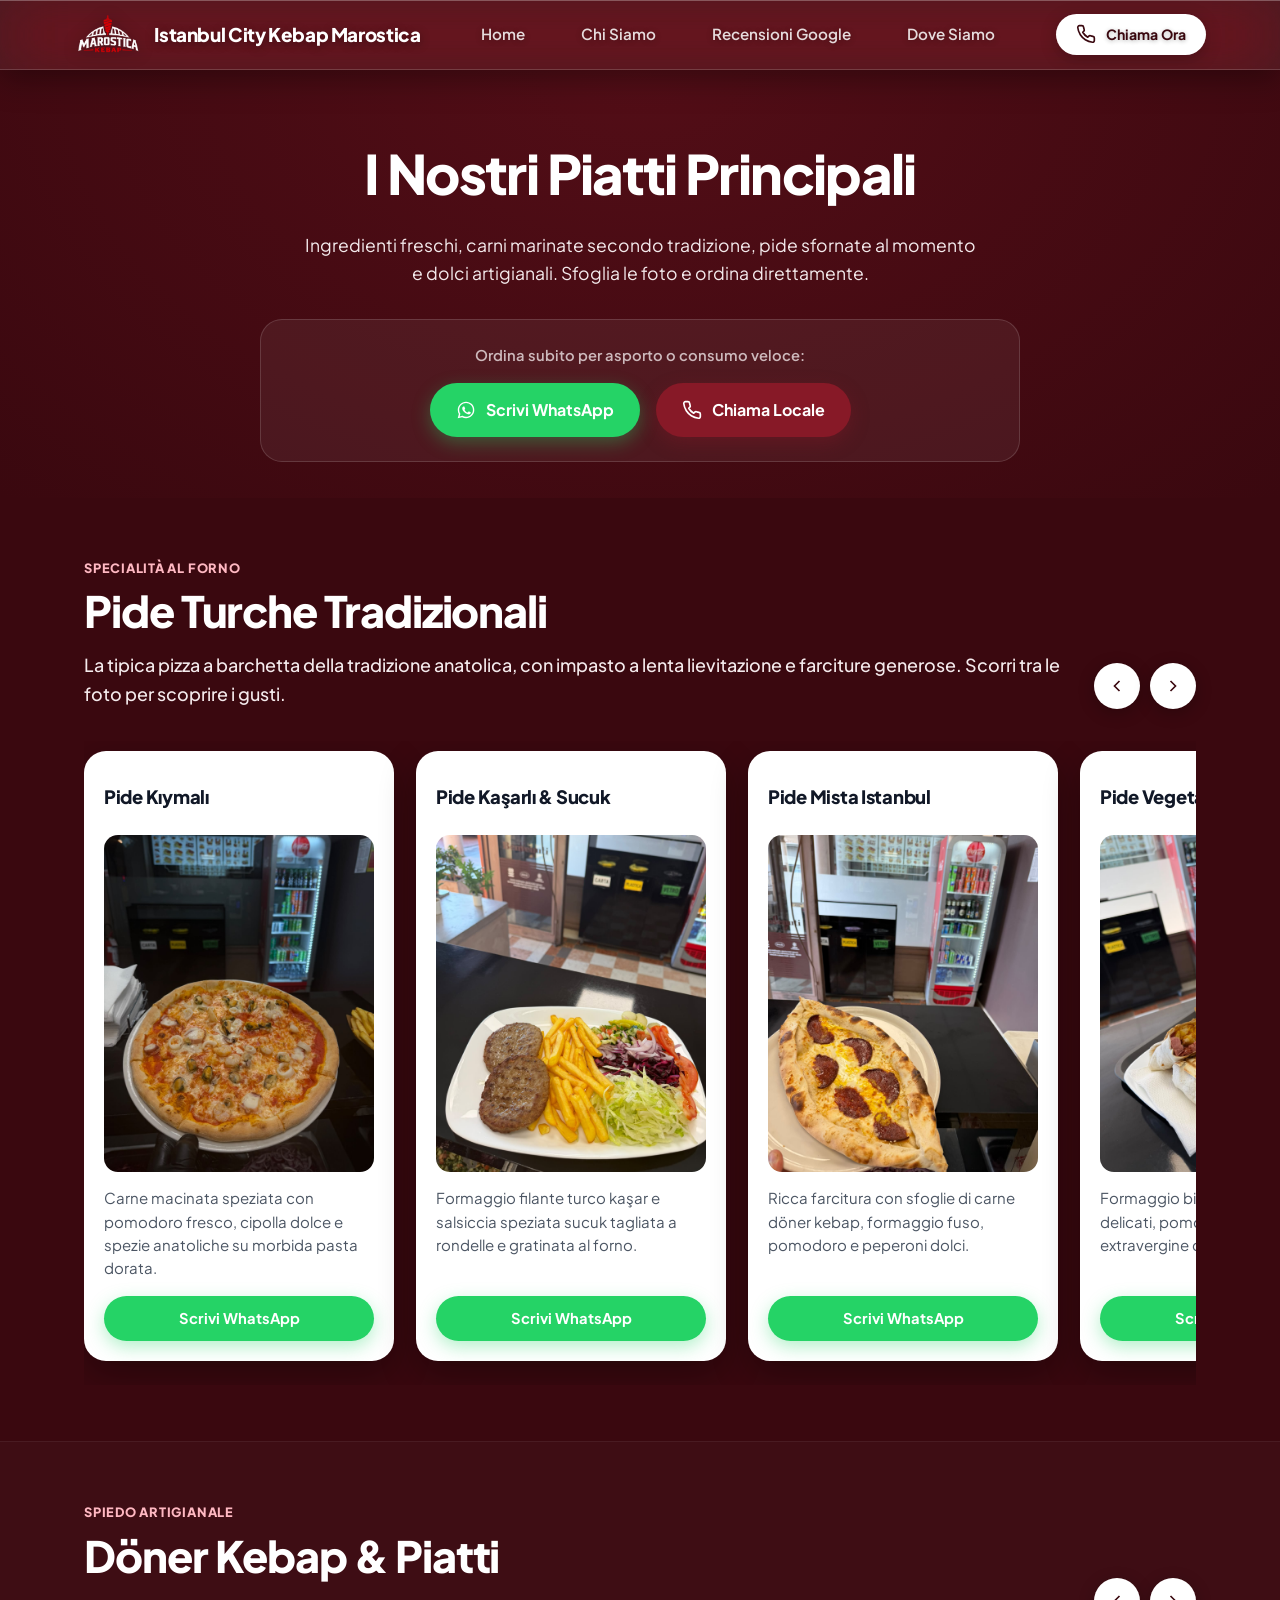
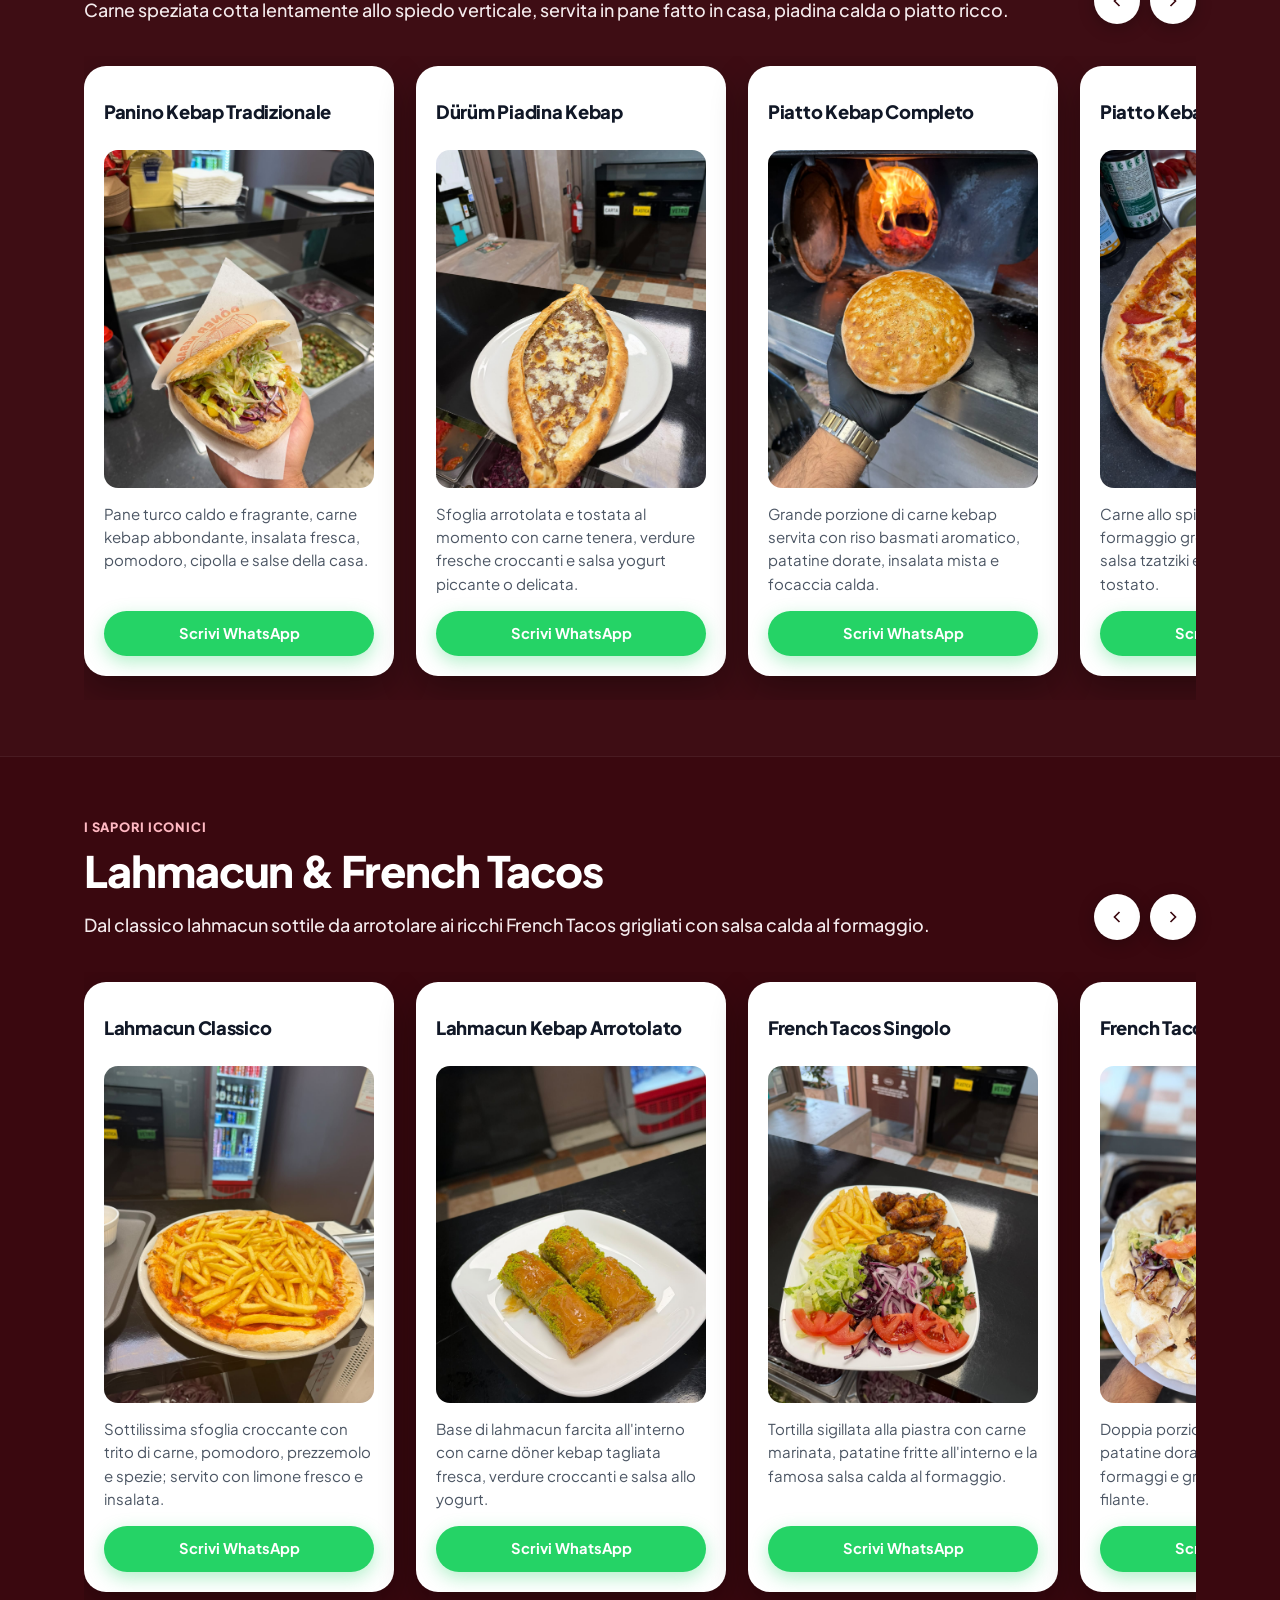
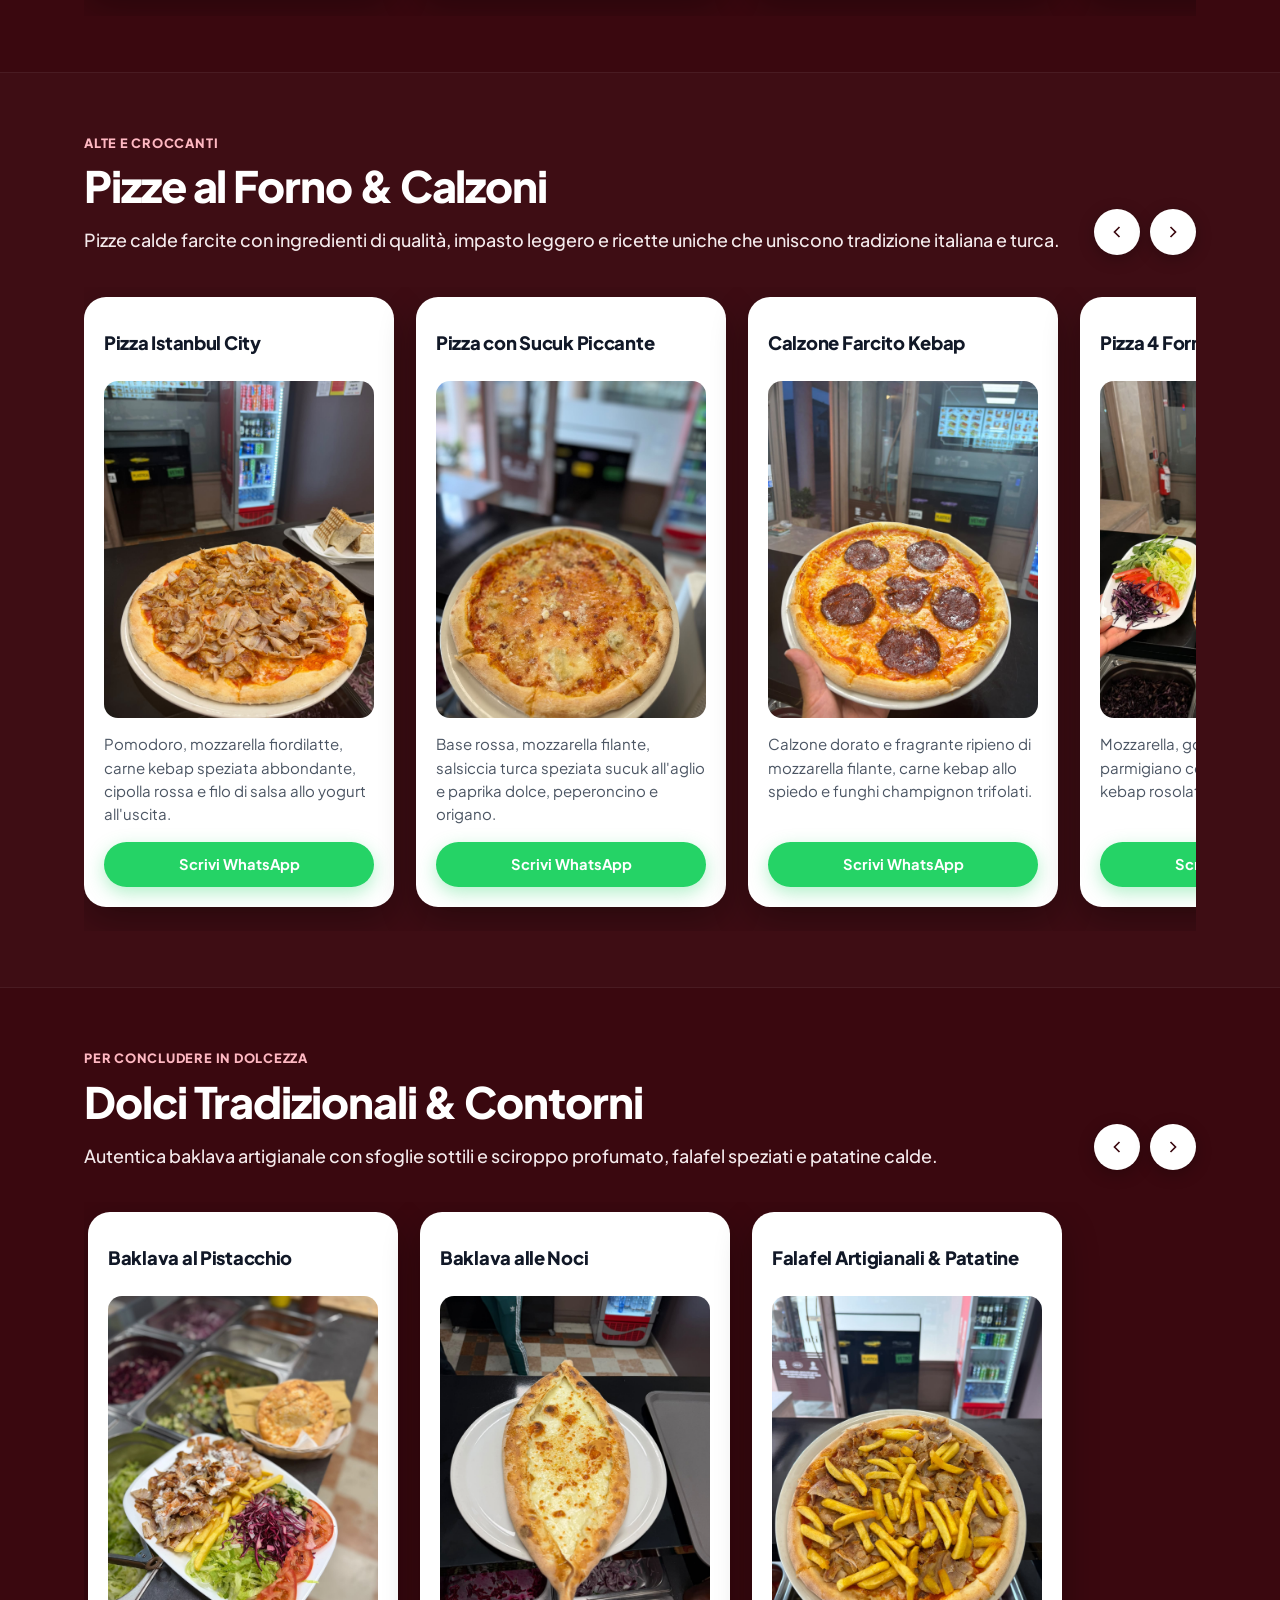
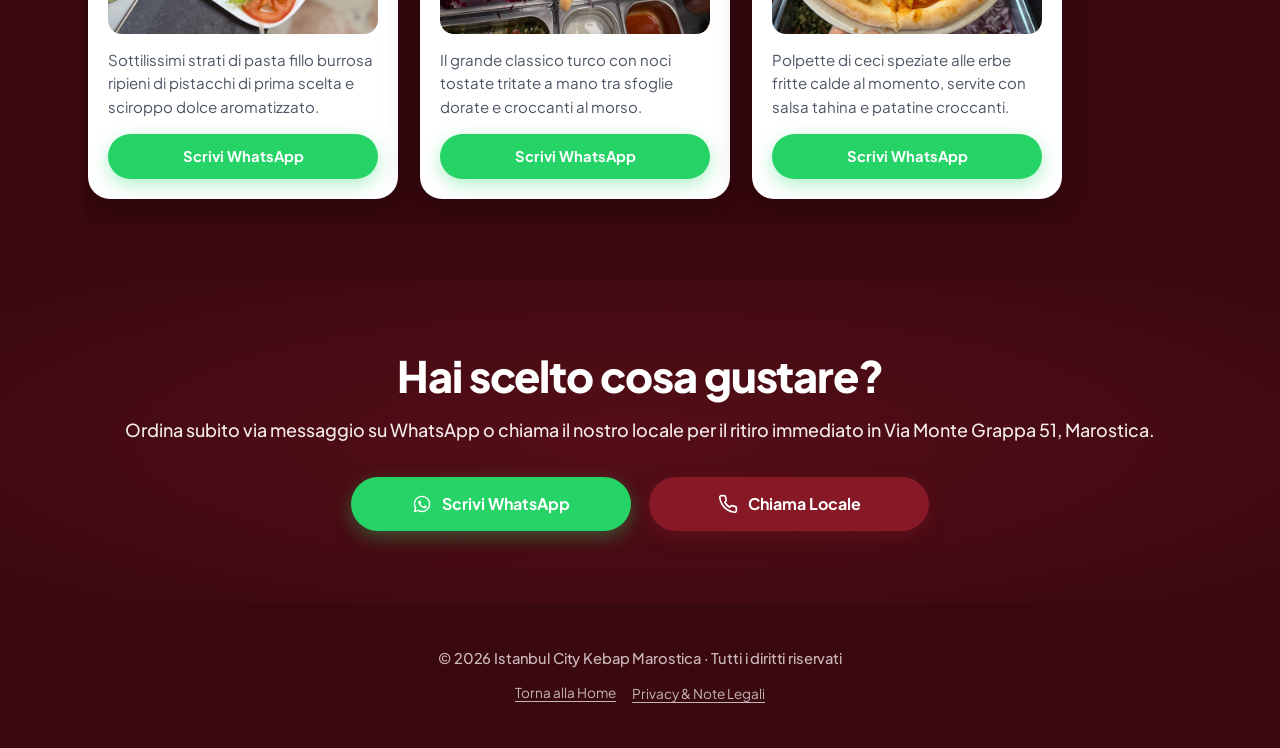
==== commit 4527ca36: "wipe" ====
--- a/menu.html
+++ b/menu.html
@@ -35,7 +35,7 @@
   <link rel="preconnect" href="https://fonts.gstatic.com" crossorigin>
   <link href="https://fonts.googleapis.com/css2?family=Plus+Jakarta+Sans:wght@400;500;600;700;800&display=swap" rel="stylesheet">
 
-  <link rel="stylesheet" href="styles.css?v=2.4" />
+  <link rel="stylesheet" href="styles.css?v=2.5" />
 </head>
 <body class="menu-page">
 
@@ -585,6 +585,6 @@
     </div>
   </div>
 
-  <script src="script.js?v=2.4"></script>
+  <script src="script.js?v=2.5"></script>
 </body>
 </html>
--- a/styles.css
+++ b/styles.css
@@ -836,7 +836,8 @@
   display: flex;
   align-items: center;
   justify-content: center;
-  transition: transform 0.75s cubic-bezier(0.77, 0, 0.175, 1), opacity 0.75s ease;
+  transform: translate3d(0, 0, 0);
+  transition: transform 0.65s cubic-bezier(0.77, 0, 0.175, 1);
   pointer-events: auto;
   overflow: hidden;
 }
@@ -868,8 +869,18 @@
 
 .page-curtain.slide-left {
   transform: translate3d(-100%, 0, 0);
-  opacity: 0;
   pointer-events: none;
+}
+
+.page-curtain.from-right {
+  transform: translate3d(100%, 0, 0);
+  transition: none;
+}
+
+.page-curtain.cover-screen {
+  transform: translate3d(0, 0, 0);
+  transition: transform 0.48s cubic-bezier(0.77, 0, 0.175, 1);
+  pointer-events: auto;
 }
 
 @media (max-width: 900px) {
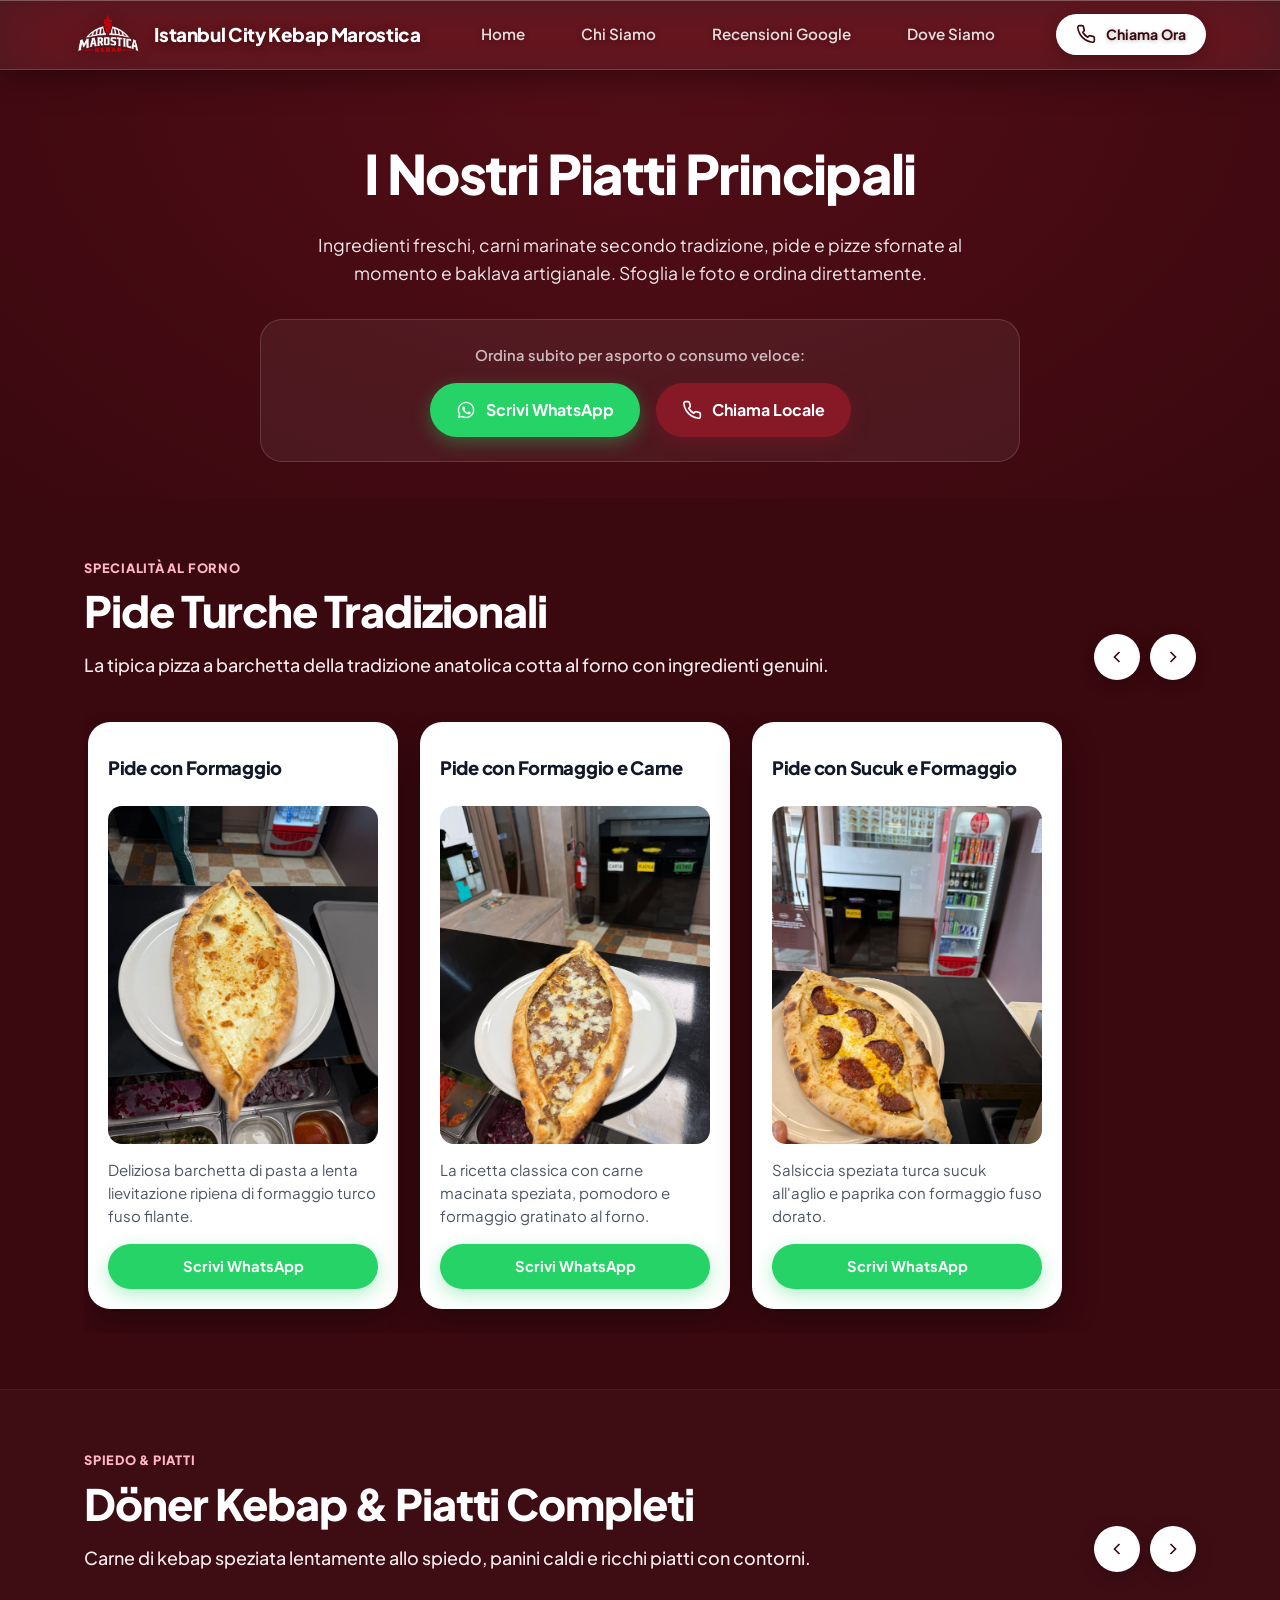
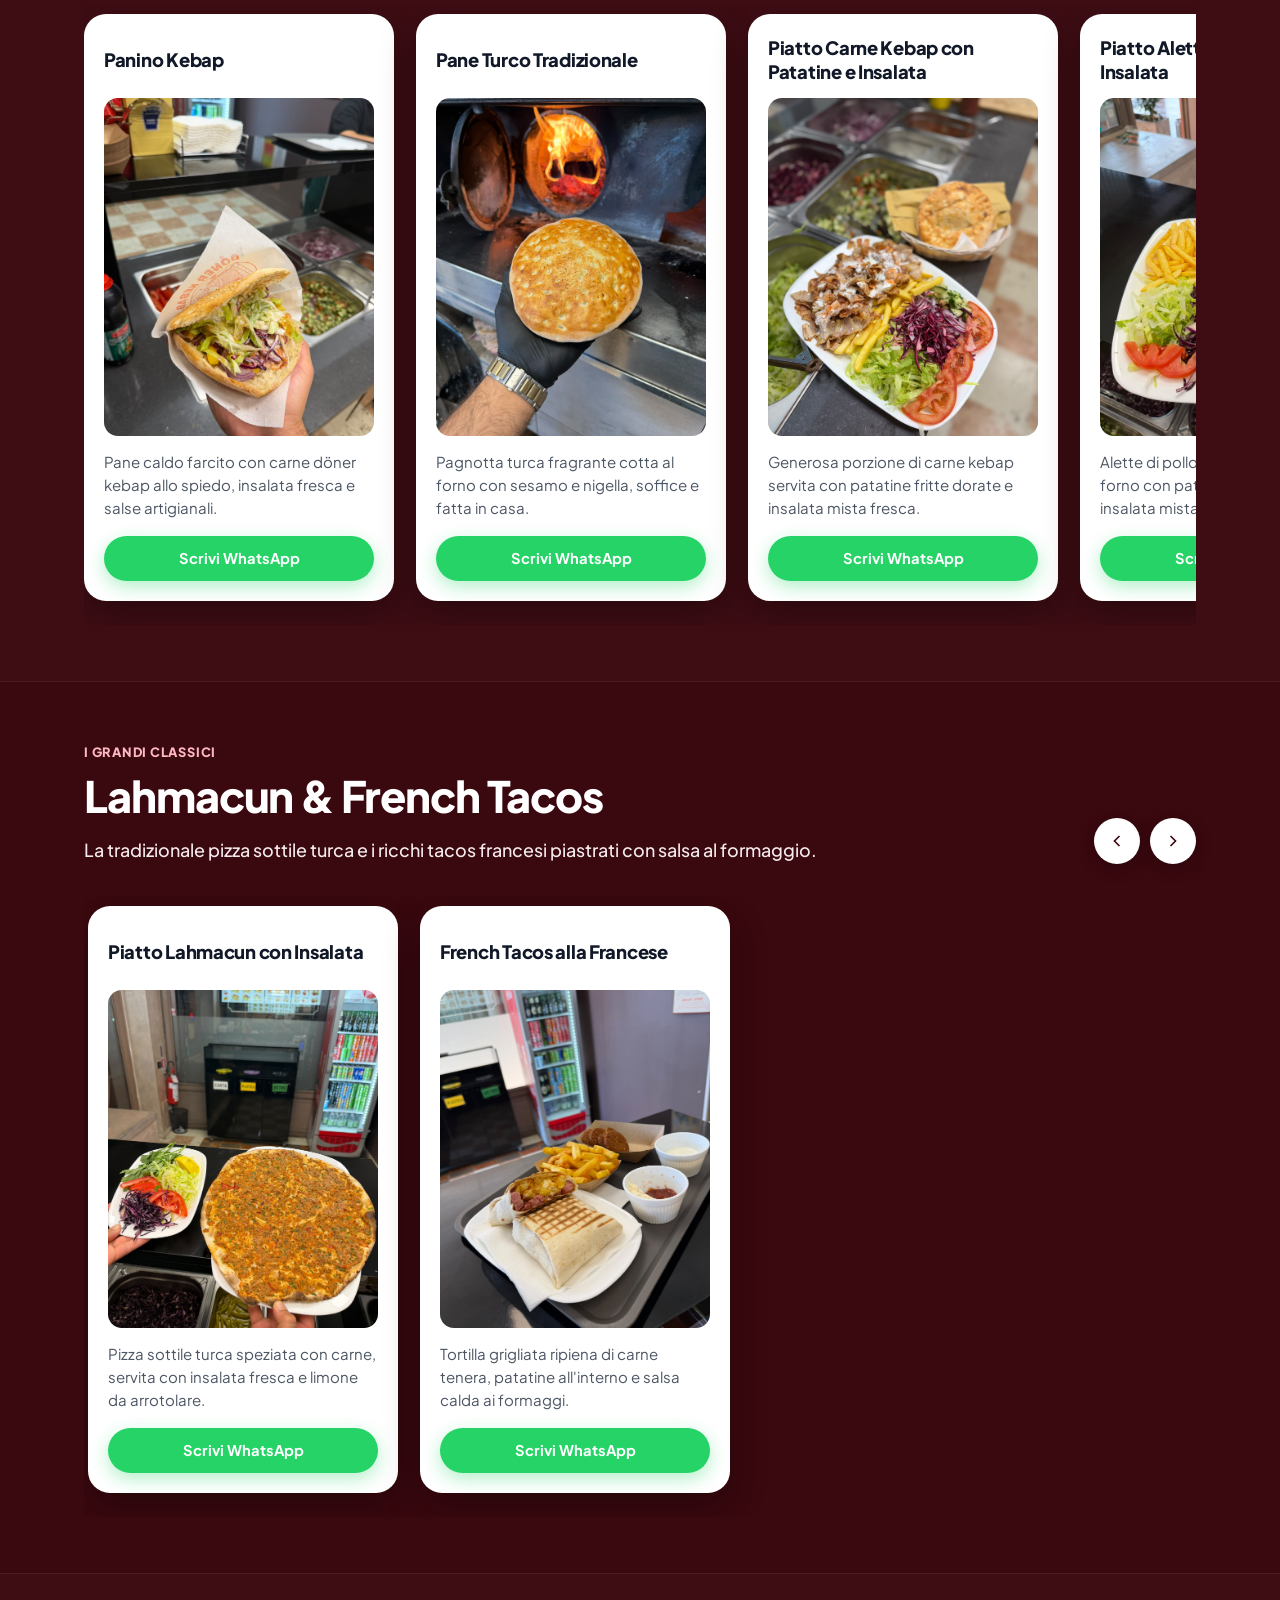
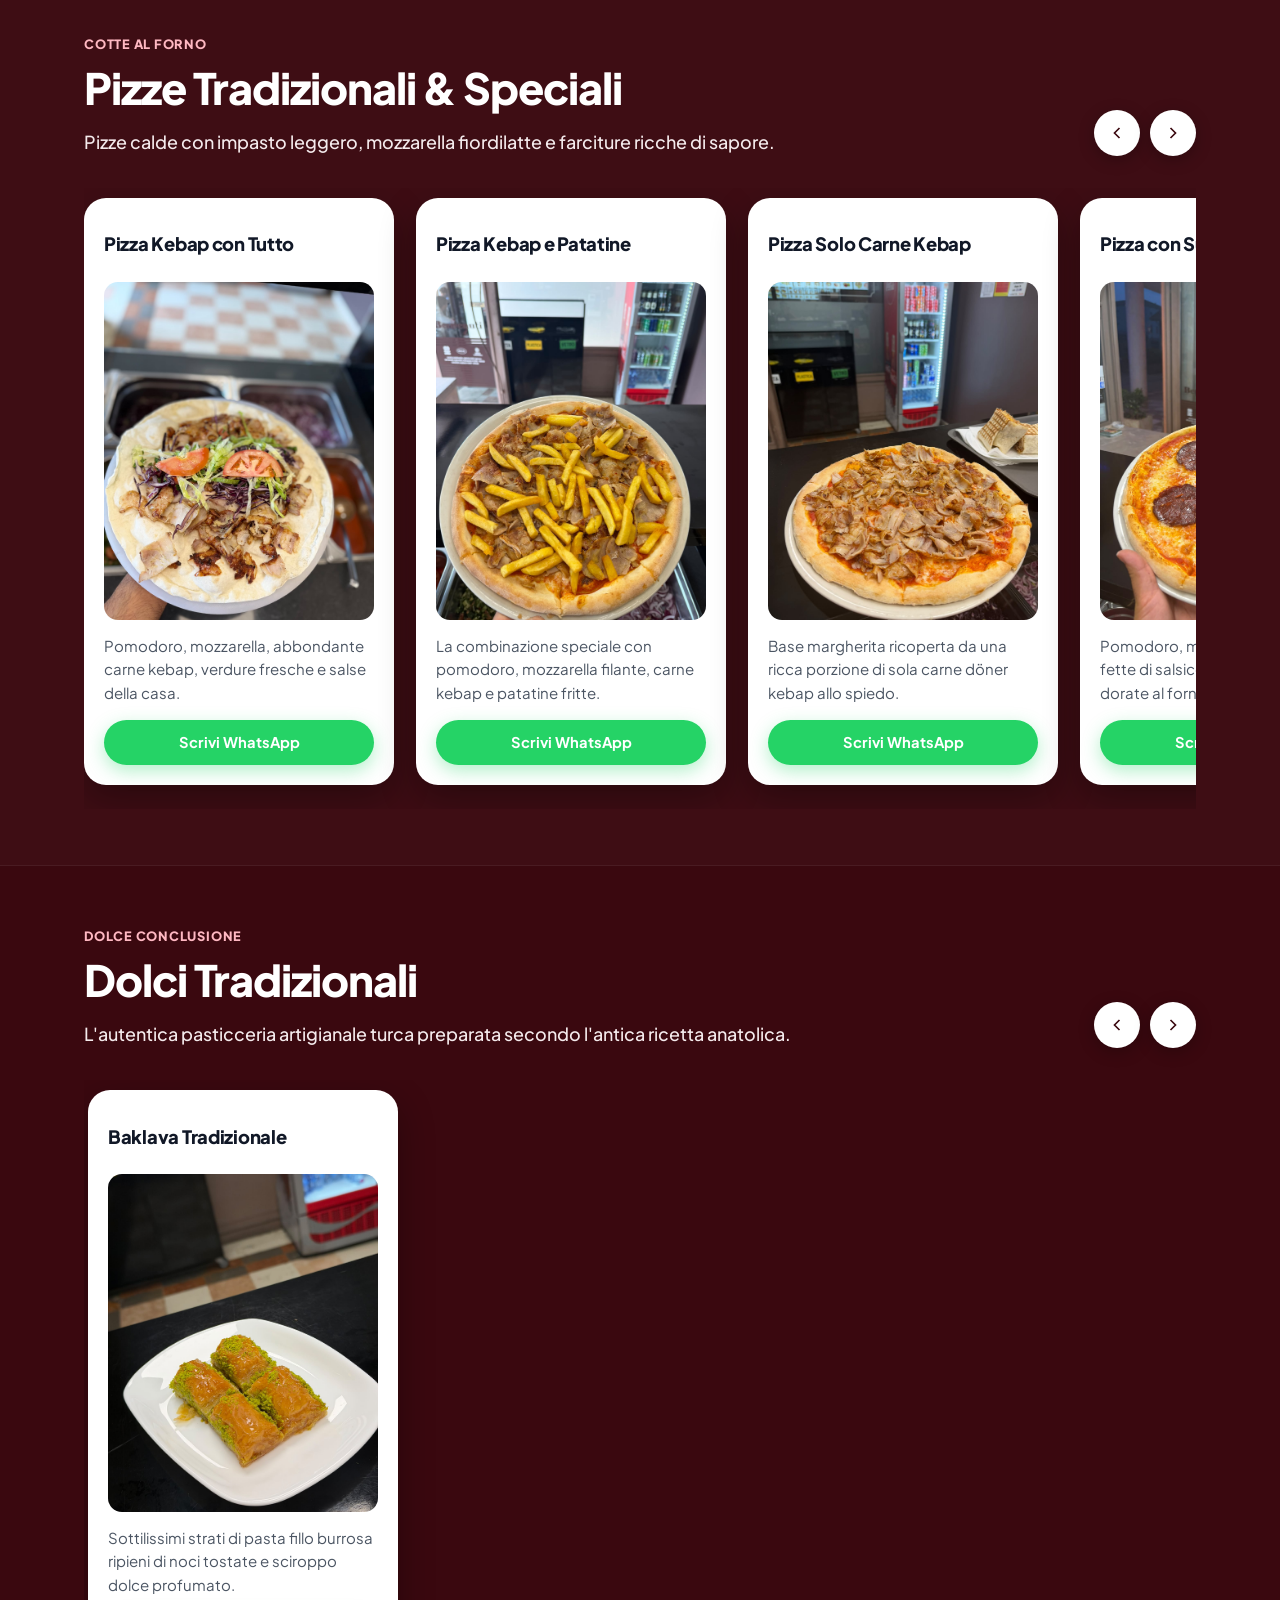
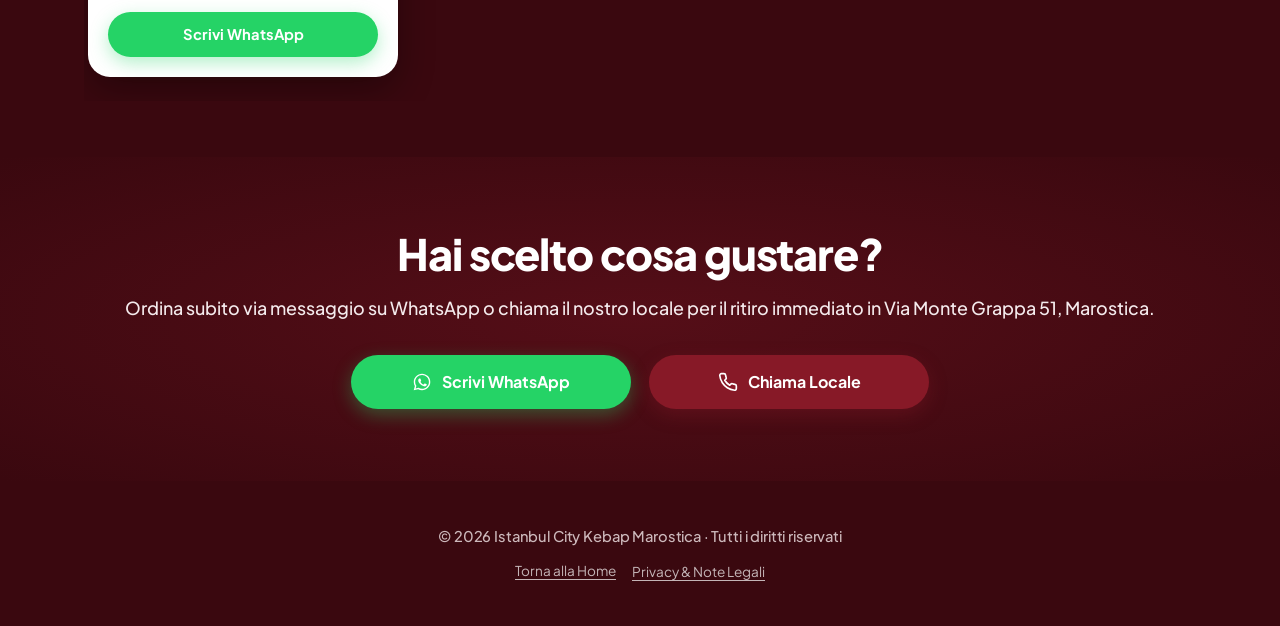
==== commit 83304672: "dishes" ====
--- a/menu.html
+++ b/menu.html
@@ -14,7 +14,7 @@
   <meta property="og:type" content="restaurant.menu" />
   <meta property="og:site_name" content="Istanbul City Kebap Marostica" />
   <meta property="og:title" content="Menù | Istanbul City Kebap Marostica" />
-  <meta property="og:description" content="Pide turche, döner kebap, lahmacun, tacos francesi e dolci artigianali a Marostica. Ordina da asporto su WhatsApp o telefono." />
+  <meta property="og:description" content="Pide turche, döner kebap, lahmacun, tacos francesi, pizze e dolci artigianali a Marostica. Ordina da asporto su WhatsApp o telefono." />
   <meta property="og:url" content="https://marosticakebap.it/menu.html" />
   <meta property="og:image" content="https://raw.githubusercontent.com/calinaboss/MarosticaKebap/main/assets/og-image.jpg" />
   <meta property="og:locale" content="it_IT" />
@@ -44,7 +44,6 @@
       <img src="Brand/Logosenzasfondo-trimmed.webp" alt="Istanbul City Kebap Marostica" class="curtain-logo" />
     </div>
   </div>
-
 
   <header class="site-header" id="top">
     <div class="header-container">
@@ -81,7 +80,7 @@
       <div class="container text-center">
         <h1 class="menu-hero-title">I Nostri Piatti Principali</h1>
         <p class="menu-hero-subtitle">
-          Ingredienti freschi, carni marinate secondo tradizione, pide sfornate al momento e dolci artigianali. Sfoglia le foto e ordina direttamente.
+          Ingredienti freschi, carni marinate secondo tradizione, pide e pizze sfornate al momento e baklava artigianale. Sfoglia le foto e ordina direttamente.
         </p>
 
         <div class="menu-fast-order-box">
@@ -104,15 +103,14 @@
       </div>
     </section>
 
-
-        <section class="section menu-section-block" id="pide">
+    <section class="section menu-section-block" id="pide">
       <div class="container">
         <div class="menu-section-header">
           <div>
             <span class="section-tag-label">Specialità al Forno</span>
             <h2 class="section-title">Pide Turche Tradizionali</h2>
             <p class="section-subtitle">
-              La tipica pizza a barchetta della tradizione anatolica, con impasto a lenta lievitazione e farciture generose. Scorri tra le foto per scoprire i gusti.
+              La tipica pizza a barchetta della tradizione anatolica cotta al forno con ingredienti genuini.
             </p>
           </div>
           <div class="menu-slider-arrows">
@@ -128,75 +126,58 @@
         <div class="dishes-slider-track" id="slider-pide">
           <div class="dish-card">
             <div class="dish-card-header">
-              <h3 class="dish-title">Pide Kıymalı</h3>
-            </div>
-            <div class="dish-image-box">
-              <img src="assets/foto1.jpg" alt="Pide Kıymalı" class="dish-img" loading="lazy" />
-            </div>
-            <p class="dish-desc">
-              Carne macinata speziata con pomodoro fresco, cipolla dolce e spezie anatoliche su morbida pasta dorata.
-            </p>
-            <a href="https://wa.me/393924730825?text=Ciao%2C%20vorrei%20ordinare%20la%20Pide%20K%C4%B1ymal%C4%B1" target="_blank" rel="noopener noreferrer" class="btn btn-whatsapp btn-dish-order">
-              <span>Scrivi WhatsApp</span>
-            </a>
-          </div>
-
-          <div class="dish-card">
-            <div class="dish-card-header">
-              <h3 class="dish-title">Pide Kaşarlı & Sucuk</h3>
-            </div>
-            <div class="dish-image-box">
-              <img src="assets/foto2.jpg" alt="Pide Kaşarlı & Sucuk" class="dish-img" loading="lazy" />
-            </div>
-            <p class="dish-desc">
-              Formaggio filante turco kaşar e salsiccia speziata sucuk tagliata a rondelle e gratinata al forno.
-            </p>
-            <a href="https://wa.me/393924730825?text=Ciao%2C%20vorrei%20ordinare%20la%20Pide%20Ka%C5%9Farl%C4%B1%20e%20Sucuk" target="_blank" rel="noopener noreferrer" class="btn btn-whatsapp btn-dish-order">
-              <span>Scrivi WhatsApp</span>
-            </a>
-          </div>
-
-          <div class="dish-card">
-            <div class="dish-card-header">
-              <h3 class="dish-title">Pide Mista Istanbul</h3>
-            </div>
-            <div class="dish-image-box">
-              <img src="assets/foto3.jpg" alt="Pide Mista Istanbul" class="dish-img" loading="lazy" />
-            </div>
-            <p class="dish-desc">
-              Ricca farcitura con sfoglie di carne döner kebap, formaggio fuso, pomodoro e peperoni dolci.
-            </p>
-            <a href="https://wa.me/393924730825?text=Ciao%2C%20vorrei%20ordinare%20la%20Pide%20Mista%20Istanbul" target="_blank" rel="noopener noreferrer" class="btn btn-whatsapp btn-dish-order">
-              <span>Scrivi WhatsApp</span>
-            </a>
-          </div>
-
-          <div class="dish-card">
-            <div class="dish-card-header">
-              <h3 class="dish-title">Pide Vegetariana con Feta</h3>
-            </div>
-            <div class="dish-image-box">
-              <img src="assets/foto4.jpg" alt="Pide Vegetariana con Feta" class="dish-img" loading="lazy" />
-            </div>
-            <p class="dish-desc">
-              Formaggio bianco tipo feta, spinaci delicati, pomodorini e olio extravergine d'oliva.
-            </p>
-            <a href="https://wa.me/393924730825?text=Ciao%2C%20vorrei%20ordinare%20la%20Pide%20Vegetariana" target="_blank" rel="noopener noreferrer" class="btn btn-whatsapp btn-dish-order">
-              <span>Scrivi WhatsApp</span>
-            </a>
-          </div>
-        </div>
-      </div>
-    </section>
-
-        <section class="section menu-section-block section-alt" id="kebap">
+              <h3 class="dish-title">Pide con Formaggio</h3>
+            </div>
+            <div class="dish-image-box">
+              <img src="assets/pideconformaggio.jpg" alt="Pide con Formaggio" class="dish-img" loading="lazy" />
+            </div>
+            <p class="dish-desc">
+              Deliziosa barchetta di pasta a lenta lievitazione ripiena di formaggio turco fuso filante.
+            </p>
+            <a href="https://wa.me/393924730825?text=Ciao%2C%20vorrei%20ordinare%3A%20Pide%20con%20Formaggio" target="_blank" rel="noopener noreferrer" class="btn btn-whatsapp btn-dish-order">
+              <span>Scrivi WhatsApp</span>
+            </a>
+          </div>
+          <div class="dish-card">
+            <div class="dish-card-header">
+              <h3 class="dish-title">Pide con Formaggio e Carne</h3>
+            </div>
+            <div class="dish-image-box">
+              <img src="assets/pideconformaggioecarne.jpg" alt="Pide con Formaggio e Carne" class="dish-img" loading="lazy" />
+            </div>
+            <p class="dish-desc">
+              La ricetta classica con carne macinata speziata, pomodoro e formaggio gratinato al forno.
+            </p>
+            <a href="https://wa.me/393924730825?text=Ciao%2C%20vorrei%20ordinare%3A%20Pide%20con%20Formaggio%20e%20Carne" target="_blank" rel="noopener noreferrer" class="btn btn-whatsapp btn-dish-order">
+              <span>Scrivi WhatsApp</span>
+            </a>
+          </div>
+          <div class="dish-card">
+            <div class="dish-card-header">
+              <h3 class="dish-title">Pide con Sucuk e Formaggio</h3>
+            </div>
+            <div class="dish-image-box">
+              <img src="assets/pideconsucukeformagio.jpg" alt="Pide con Sucuk e Formaggio" class="dish-img" loading="lazy" />
+            </div>
+            <p class="dish-desc">
+              Salsiccia speziata turca sucuk all'aglio e paprika con formaggio fuso dorato.
+            </p>
+            <a href="https://wa.me/393924730825?text=Ciao%2C%20vorrei%20ordinare%3A%20Pide%20con%20Sucuk%20e%20Formaggio" target="_blank" rel="noopener noreferrer" class="btn btn-whatsapp btn-dish-order">
+              <span>Scrivi WhatsApp</span>
+            </a>
+          </div>
+        </div>
+      </div>
+    </section>
+
+    <section class="section menu-section-block section-alt" id="kebap">
       <div class="container">
         <div class="menu-section-header">
           <div>
-            <span class="section-tag-label">Spiedo Artigianale</span>
-            <h2 class="section-title">Döner Kebap & Piatti</h2>
+            <span class="section-tag-label">Spiedo & Piatti</span>
+            <h2 class="section-title">Döner Kebap & Piatti Completi</h2>
             <p class="section-subtitle">
-              Carne speziata cotta lentamente allo spiedo verticale, servita in pane fatto in casa, piadina calda o piatto ricco.
+              Carne di kebap speziata lentamente allo spiedo, panini caldi e ricchi piatti con contorni.
             </p>
           </div>
           <div class="menu-slider-arrows">
@@ -212,90 +193,100 @@
         <div class="dishes-slider-track" id="slider-kebap">
           <div class="dish-card">
             <div class="dish-card-header">
-              <h3 class="dish-title">Panino Kebap Tradizionale</h3>
-            </div>
-            <div class="dish-image-box">
-              <img src="assets/foto5.jpg" alt="Panino Kebap Tradizionale" class="dish-img" loading="lazy" />
-            </div>
-            <p class="dish-desc">
-              Pane turco caldo e fragrante, carne kebap abbondante, insalata fresca, pomodoro, cipolla e salse della casa.
-            </p>
-            <a href="https://wa.me/393924730825?text=Ciao%2C%20vorrei%20ordinare%20il%20Panino%20Kebap" target="_blank" rel="noopener noreferrer" class="btn btn-whatsapp btn-dish-order">
-              <span>Scrivi WhatsApp</span>
-            </a>
-          </div>
-
-          <div class="dish-card">
-            <div class="dish-card-header">
-              <h3 class="dish-title">Dürüm Piadina Kebap</h3>
-            </div>
-            <div class="dish-image-box">
-              <img src="assets/foto6.jpg" alt="Dürüm Piadina Kebap" class="dish-img" loading="lazy" />
-            </div>
-            <p class="dish-desc">
-              Sfoglia arrotolata e tostata al momento con carne tenera, verdure fresche croccanti e salsa yogurt piccante o delicata.
-            </p>
-            <a href="https://wa.me/393924730825?text=Ciao%2C%20vorrei%20ordinare%20il%20D%C3%BCr%C3%BCm%20Piadina%20Kebap" target="_blank" rel="noopener noreferrer" class="btn btn-whatsapp btn-dish-order">
-              <span>Scrivi WhatsApp</span>
-            </a>
-          </div>
-
-          <div class="dish-card">
-            <div class="dish-card-header">
-              <h3 class="dish-title">Piatto Kebap Completo</h3>
-            </div>
-            <div class="dish-image-box">
-              <img src="assets/foto7.jpg" alt="Piatto Kebap Completo" class="dish-img" loading="lazy" />
-            </div>
-            <p class="dish-desc">
-              Grande porzione di carne kebap servita con riso basmati aromatico, patatine dorate, insalata mista e focaccia calda.
-            </p>
-            <a href="https://wa.me/393924730825?text=Ciao%2C%20vorrei%20ordinare%20il%20Piatto%20Kebap%20Completo" target="_blank" rel="noopener noreferrer" class="btn btn-whatsapp btn-dish-order">
-              <span>Scrivi WhatsApp</span>
-            </a>
-          </div>
-
-          <div class="dish-card">
-            <div class="dish-card-header">
-              <h3 class="dish-title">Piatto Kebap con Feta & Olive</h3>
-            </div>
-            <div class="dish-image-box">
-              <img src="assets/foto8.jpg" alt="Piatto Kebap con Feta" class="dish-img" loading="lazy" />
-            </div>
-            <p class="dish-desc">
-              Carne allo spiedo accompagnata da formaggio greco feta, olive nere, salsa tzatziki e pane artigianale tostato.
-            </p>
-            <a href="https://wa.me/393924730825?text=Ciao%2C%20vorrei%20ordinare%20il%20Piatto%20Kebap%20con%20Feta" target="_blank" rel="noopener noreferrer" class="btn btn-whatsapp btn-dish-order">
-              <span>Scrivi WhatsApp</span>
-            </a>
-          </div>
-
-          <div class="dish-card">
-            <div class="dish-card-header">
-              <h3 class="dish-title">Kebap Box con Patatine</h3>
-            </div>
-            <div class="dish-image-box">
-              <img src="assets/foto9.jpg" alt="Kebap Box con Patatine" class="dish-img" loading="lazy" />
-            </div>
-            <p class="dish-desc">
-              Pratica scatola termica con strati di patatine croccanti e carne döner tagliata fine, affogata nelle tue salse preferite.
-            </p>
-            <a href="https://wa.me/393924730825?text=Ciao%2C%20vorrei%20ordinare%20il%20Kebap%20Box" target="_blank" rel="noopener noreferrer" class="btn btn-whatsapp btn-dish-order">
-              <span>Scrivi WhatsApp</span>
-            </a>
-          </div>
-        </div>
-      </div>
-    </section>
-
-        <section class="section menu-section-block" id="specialita">
+              <h3 class="dish-title">Panino Kebap</h3>
+            </div>
+            <div class="dish-image-box">
+              <img src="assets/panino%20kebap.jpg" alt="Panino Kebap" class="dish-img" loading="lazy" />
+            </div>
+            <p class="dish-desc">
+              Pane caldo farcito con carne döner kebap allo spiedo, insalata fresca e salse artigianali.
+            </p>
+            <a href="https://wa.me/393924730825?text=Ciao%2C%20vorrei%20ordinare%3A%20Panino%20Kebap" target="_blank" rel="noopener noreferrer" class="btn btn-whatsapp btn-dish-order">
+              <span>Scrivi WhatsApp</span>
+            </a>
+          </div>
+          <div class="dish-card">
+            <div class="dish-card-header">
+              <h3 class="dish-title">Pane Turco Tradizionale</h3>
+            </div>
+            <div class="dish-image-box">
+              <img src="assets/paneturco.jpg" alt="Pane Turco Tradizionale" class="dish-img" loading="lazy" />
+            </div>
+            <p class="dish-desc">
+              Pagnotta turca fragrante cotta al forno con sesamo e nigella, soffice e fatta in casa.
+            </p>
+            <a href="https://wa.me/393924730825?text=Ciao%2C%20vorrei%20ordinare%3A%20Pane%20Turco%20Tradizionale" target="_blank" rel="noopener noreferrer" class="btn btn-whatsapp btn-dish-order">
+              <span>Scrivi WhatsApp</span>
+            </a>
+          </div>
+          <div class="dish-card">
+            <div class="dish-card-header">
+              <h3 class="dish-title">Piatto Carne Kebap con Patatine e Insalata</h3>
+            </div>
+            <div class="dish-image-box">
+              <img src="assets/piattoCarnekebappatatineinsalata.jpg" alt="Piatto Carne Kebap con Patatine e Insalata" class="dish-img" loading="lazy" />
+            </div>
+            <p class="dish-desc">
+              Generosa porzione di carne kebap servita con patatine fritte dorate e insalata mista fresca.
+            </p>
+            <a href="https://wa.me/393924730825?text=Ciao%2C%20vorrei%20ordinare%3A%20Piatto%20Carne%20Kebap%20con%20Patatine%20e%20Insalata" target="_blank" rel="noopener noreferrer" class="btn btn-whatsapp btn-dish-order">
+              <span>Scrivi WhatsApp</span>
+            </a>
+          </div>
+          <div class="dish-card">
+            <div class="dish-card-header">
+              <h3 class="dish-title">Piatto Alette con Patatine e Insalata</h3>
+            </div>
+            <div class="dish-image-box">
+              <img src="assets/piattoalettepatatineinsalata.jpg" alt="Piatto Alette con Patatine e Insalata" class="dish-img" loading="lazy" />
+            </div>
+            <p class="dish-desc">
+              Alette di pollo speziate e rosolate al forno con patatine croccanti e insalata mista.
+            </p>
+            <a href="https://wa.me/393924730825?text=Ciao%2C%20vorrei%20ordinare%3A%20Piatto%20Alette%20con%20Patatine%20e%20Insalata" target="_blank" rel="noopener noreferrer" class="btn btn-whatsapp btn-dish-order">
+              <span>Scrivi WhatsApp</span>
+            </a>
+          </div>
+          <div class="dish-card">
+            <div class="dish-card-header">
+              <h3 class="dish-title">Piatto Cotoletta con Patatine e Insalata</h3>
+            </div>
+            <div class="dish-image-box">
+              <img src="assets/piattocotolettapatatineinsalata.jpg" alt="Piatto Cotoletta con Patatine e Insalata" class="dish-img" loading="lazy" />
+            </div>
+            <p class="dish-desc">
+              Cotoletta dorata e croccante servita con patatine fritte e insalata mista fresca.
+            </p>
+            <a href="https://wa.me/393924730825?text=Ciao%2C%20vorrei%20ordinare%3A%20Piatto%20Cotoletta%20con%20Patatine%20e%20Insalata" target="_blank" rel="noopener noreferrer" class="btn btn-whatsapp btn-dish-order">
+              <span>Scrivi WhatsApp</span>
+            </a>
+          </div>
+          <div class="dish-card">
+            <div class="dish-card-header">
+              <h3 class="dish-title">Piatto Polpette con Patatine e Insalata</h3>
+            </div>
+            <div class="dish-image-box">
+              <img src="assets/piattopolpettepatatineeinsalata.jpg" alt="Piatto Polpette con Patatine e Insalata" class="dish-img" loading="lazy" />
+            </div>
+            <p class="dish-desc">
+              Polpette speziate tradizionali cotte a puntino, servite con patatine fritte e insalata.
+            </p>
+            <a href="https://wa.me/393924730825?text=Ciao%2C%20vorrei%20ordinare%3A%20Piatto%20Polpette%20con%20Patatine%20e%20Insalata" target="_blank" rel="noopener noreferrer" class="btn btn-whatsapp btn-dish-order">
+              <span>Scrivi WhatsApp</span>
+            </a>
+          </div>
+        </div>
+      </div>
+    </section>
+
+    <section class="section menu-section-block" id="specialita">
       <div class="container">
         <div class="menu-section-header">
           <div>
-            <span class="section-tag-label">I Sapori Iconici</span>
+            <span class="section-tag-label">I Grandi Classici</span>
             <h2 class="section-title">Lahmacun & French Tacos</h2>
             <p class="section-subtitle">
-              Dal classico lahmacun sottile da arrotolare ai ricchi French Tacos grigliati con salsa calda al formaggio.
+              La tradizionale pizza sottile turca e i ricchi tacos francesi piastrati con salsa al formaggio.
             </p>
           </div>
           <div class="menu-slider-arrows">
@@ -311,75 +302,44 @@
         <div class="dishes-slider-track" id="slider-specialita">
           <div class="dish-card">
             <div class="dish-card-header">
-              <h3 class="dish-title">Lahmacun Classico</h3>
-            </div>
-            <div class="dish-image-box">
-              <img src="assets/foto10.jpg" alt="Lahmacun Classico" class="dish-img" loading="lazy" />
-            </div>
-            <p class="dish-desc">
-              Sottilissima sfoglia croccante con trito di carne, pomodoro, prezzemolo e spezie; servito con limone fresco e insalata.
-            </p>
-            <a href="https://wa.me/393924730825?text=Ciao%2C%20vorrei%20ordinare%20il%20Lahmacun%20Classico" target="_blank" rel="noopener noreferrer" class="btn btn-whatsapp btn-dish-order">
-              <span>Scrivi WhatsApp</span>
-            </a>
-          </div>
-
-          <div class="dish-card">
-            <div class="dish-card-header">
-              <h3 class="dish-title">Lahmacun Kebap Arrotolato</h3>
-            </div>
-            <div class="dish-image-box">
-              <img src="assets/foto11.jpg" alt="Lahmacun Kebap Arrotolato" class="dish-img" loading="lazy" />
-            </div>
-            <p class="dish-desc">
-              Base di lahmacun farcita all'interno con carne döner kebap tagliata fresca, verdure croccanti e salsa allo yogurt.
-            </p>
-            <a href="https://wa.me/393924730825?text=Ciao%2C%20vorrei%20ordinare%20il%20Lahmacun%20Kebap" target="_blank" rel="noopener noreferrer" class="btn btn-whatsapp btn-dish-order">
-              <span>Scrivi WhatsApp</span>
-            </a>
-          </div>
-
-          <div class="dish-card">
-            <div class="dish-card-header">
-              <h3 class="dish-title">French Tacos Singolo</h3>
-            </div>
-            <div class="dish-image-box">
-              <img src="assets/foto12.jpg" alt="French Tacos Singolo" class="dish-img" loading="lazy" />
-            </div>
-            <p class="dish-desc">
-              Tortilla sigillata alla piastra con carne marinata, patatine fritte all'interno e la famosa salsa calda al formaggio.
-            </p>
-            <a href="https://wa.me/393924730825?text=Ciao%2C%20vorrei%20ordinare%20il%20French%20Tacos%20Singolo" target="_blank" rel="noopener noreferrer" class="btn btn-whatsapp btn-dish-order">
-              <span>Scrivi WhatsApp</span>
-            </a>
-          </div>
-
-          <div class="dish-card">
-            <div class="dish-card-header">
-              <h3 class="dish-title">French Tacos Maxi Doppio</h3>
-            </div>
-            <div class="dish-image-box">
-              <img src="assets/foto13.jpg" alt="French Tacos Maxi Doppio" class="dish-img" loading="lazy" />
-            </div>
-            <p class="dish-desc">
-              Doppia porzione di carne a scelta, patatine dorate, doppia salsa ai formaggi e gratinatura esterna filante.
-            </p>
-            <a href="https://wa.me/393924730825?text=Ciao%2C%20vorrei%20ordinare%20il%20French%20Tacos%20Maxi" target="_blank" rel="noopener noreferrer" class="btn btn-whatsapp btn-dish-order">
-              <span>Scrivi WhatsApp</span>
-            </a>
-          </div>
-        </div>
-      </div>
-    </section>
-
-        <section class="section menu-section-block section-alt" id="pizze">
+              <h3 class="dish-title">Piatto Lahmacun con Insalata</h3>
+            </div>
+            <div class="dish-image-box">
+              <img src="assets/piattolahmacuneinsalata.jpg" alt="Piatto Lahmacun con Insalata" class="dish-img" loading="lazy" />
+            </div>
+            <p class="dish-desc">
+              Pizza sottile turca speziata con carne, servita con insalata fresca e limone da arrotolare.
+            </p>
+            <a href="https://wa.me/393924730825?text=Ciao%2C%20vorrei%20ordinare%3A%20Piatto%20Lahmacun%20con%20Insalata" target="_blank" rel="noopener noreferrer" class="btn btn-whatsapp btn-dish-order">
+              <span>Scrivi WhatsApp</span>
+            </a>
+          </div>
+          <div class="dish-card">
+            <div class="dish-card-header">
+              <h3 class="dish-title">French Tacos alla Francese</h3>
+            </div>
+            <div class="dish-image-box">
+              <img src="assets/tacosfrancesinovita%27.jpg" alt="French Tacos alla Francese" class="dish-img" loading="lazy" />
+            </div>
+            <p class="dish-desc">
+              Tortilla grigliata ripiena di carne tenera, patatine all'interno e salsa calda ai formaggi.
+            </p>
+            <a href="https://wa.me/393924730825?text=Ciao%2C%20vorrei%20ordinare%3A%20French%20Tacos%20alla%20Francese" target="_blank" rel="noopener noreferrer" class="btn btn-whatsapp btn-dish-order">
+              <span>Scrivi WhatsApp</span>
+            </a>
+          </div>
+        </div>
+      </div>
+    </section>
+
+    <section class="section menu-section-block section-alt" id="pizze">
       <div class="container">
         <div class="menu-section-header">
           <div>
-            <span class="section-tag-label">Alte e Croccanti</span>
-            <h2 class="section-title">Pizze al Forno & Calzoni</h2>
+            <span class="section-tag-label">Cotte al Forno</span>
+            <h2 class="section-title">Pizze Tradizionali & Speciali</h2>
             <p class="section-subtitle">
-              Pizze calde farcite con ingredienti di qualità, impasto leggero e ricette uniche che uniscono tradizione italiana e turca.
+              Pizze calde con impasto leggero, mozzarella fiordilatte e farciture ricche di sapore.
             </p>
           </div>
           <div class="menu-slider-arrows">
@@ -395,75 +355,128 @@
         <div class="dishes-slider-track" id="slider-pizze">
           <div class="dish-card">
             <div class="dish-card-header">
-              <h3 class="dish-title">Pizza Istanbul City</h3>
-            </div>
-            <div class="dish-image-box">
-              <img src="assets/foto14.jpg" alt="Pizza Istanbul City" class="dish-img" loading="lazy" />
-            </div>
-            <p class="dish-desc">
-              Pomodoro, mozzarella fiordilatte, carne kebap speziata abbondante, cipolla rossa e filo di salsa allo yogurt all'uscita.
-            </p>
-            <a href="https://wa.me/393924730825?text=Ciao%2C%20vorrei%20ordinare%20la%20Pizza%20Istanbul%20City" target="_blank" rel="noopener noreferrer" class="btn btn-whatsapp btn-dish-order">
-              <span>Scrivi WhatsApp</span>
-            </a>
-          </div>
-
-          <div class="dish-card">
-            <div class="dish-card-header">
-              <h3 class="dish-title">Pizza con Sucuk Piccante</h3>
-            </div>
-            <div class="dish-image-box">
-              <img src="assets/foto15.jpg" alt="Pizza con Sucuk Piccante" class="dish-img" loading="lazy" />
-            </div>
-            <p class="dish-desc">
-              Base rossa, mozzarella filante, salsiccia turca speziata sucuk all'aglio e paprika dolce, peperoncino e origano.
-            </p>
-            <a href="https://wa.me/393924730825?text=Ciao%2C%20vorrei%20ordinare%20la%20Pizza%20con%20Sucuk" target="_blank" rel="noopener noreferrer" class="btn btn-whatsapp btn-dish-order">
-              <span>Scrivi WhatsApp</span>
-            </a>
-          </div>
-
-          <div class="dish-card">
-            <div class="dish-card-header">
-              <h3 class="dish-title">Calzone Farcito Kebap</h3>
-            </div>
-            <div class="dish-image-box">
-              <img src="assets/foto16.jpg" alt="Calzone Farcito Kebap" class="dish-img" loading="lazy" />
-            </div>
-            <p class="dish-desc">
-              Calzone dorato e fragrante ripieno di mozzarella filante, carne kebap allo spiedo e funghi champignon trifolati.
-            </p>
-            <a href="https://wa.me/393924730825?text=Ciao%2C%20vorrei%20ordinare%20il%20Calzone%20Kebap" target="_blank" rel="noopener noreferrer" class="btn btn-whatsapp btn-dish-order">
-              <span>Scrivi WhatsApp</span>
-            </a>
-          </div>
-
-          <div class="dish-card">
-            <div class="dish-card-header">
-              <h3 class="dish-title">Pizza 4 Formaggi & Kebap</h3>
-            </div>
-            <div class="dish-image-box">
-              <img src="assets/foto17.jpg" alt="Pizza 4 Formaggi & Kebap" class="dish-img" loading="lazy" />
-            </div>
-            <p class="dish-desc">
-              Mozzarella, gorgonzola dop, fontina e parmigiano con straccetti di döner kebap rosolato al momento.
-            </p>
-            <a href="https://wa.me/393924730825?text=Ciao%2C%20vorrei%20ordinare%20la%20Pizza%204%20Formaggi%20e%20Kebap" target="_blank" rel="noopener noreferrer" class="btn btn-whatsapp btn-dish-order">
-              <span>Scrivi WhatsApp</span>
-            </a>
-          </div>
-        </div>
-      </div>
-    </section>
-
-        <section class="section menu-section-block" id="dolci">
+              <h3 class="dish-title">Pizza Kebap con Tutto</h3>
+            </div>
+            <div class="dish-image-box">
+              <img src="assets/pizzakebapcontutto.jpg" alt="Pizza Kebap con Tutto" class="dish-img" loading="lazy" />
+            </div>
+            <p class="dish-desc">
+              Pomodoro, mozzarella, abbondante carne kebap, verdure fresche e salse della casa.
+            </p>
+            <a href="https://wa.me/393924730825?text=Ciao%2C%20vorrei%20ordinare%3A%20Pizza%20Kebap%20con%20Tutto" target="_blank" rel="noopener noreferrer" class="btn btn-whatsapp btn-dish-order">
+              <span>Scrivi WhatsApp</span>
+            </a>
+          </div>
+          <div class="dish-card">
+            <div class="dish-card-header">
+              <h3 class="dish-title">Pizza Kebap e Patatine</h3>
+            </div>
+            <div class="dish-image-box">
+              <img src="assets/pizzakebapepatatine.jpg" alt="Pizza Kebap e Patatine" class="dish-img" loading="lazy" />
+            </div>
+            <p class="dish-desc">
+              La combinazione speciale con pomodoro, mozzarella filante, carne kebap e patatine fritte.
+            </p>
+            <a href="https://wa.me/393924730825?text=Ciao%2C%20vorrei%20ordinare%3A%20Pizza%20Kebap%20e%20Patatine" target="_blank" rel="noopener noreferrer" class="btn btn-whatsapp btn-dish-order">
+              <span>Scrivi WhatsApp</span>
+            </a>
+          </div>
+          <div class="dish-card">
+            <div class="dish-card-header">
+              <h3 class="dish-title">Pizza Solo Carne Kebap</h3>
+            </div>
+            <div class="dish-image-box">
+              <img src="assets/pizzasolocarnekbap.jpg" alt="Pizza Solo Carne Kebap" class="dish-img" loading="lazy" />
+            </div>
+            <p class="dish-desc">
+              Base margherita ricoperta da una ricca porzione di sola carne döner kebap allo spiedo.
+            </p>
+            <a href="https://wa.me/393924730825?text=Ciao%2C%20vorrei%20ordinare%3A%20Pizza%20Solo%20Carne%20Kebap" target="_blank" rel="noopener noreferrer" class="btn btn-whatsapp btn-dish-order">
+              <span>Scrivi WhatsApp</span>
+            </a>
+          </div>
+          <div class="dish-card">
+            <div class="dish-card-header">
+              <h3 class="dish-title">Pizza con Sucuk</h3>
+            </div>
+            <div class="dish-image-box">
+              <img src="assets/pizzaconsucuk.jpg" alt="Pizza con Sucuk" class="dish-img" loading="lazy" />
+            </div>
+            <p class="dish-desc">
+              Pomodoro, mozzarella e saporite fette di salsiccia turca speziata sucuk dorate al forno.
+            </p>
+            <a href="https://wa.me/393924730825?text=Ciao%2C%20vorrei%20ordinare%3A%20Pizza%20con%20Sucuk" target="_blank" rel="noopener noreferrer" class="btn btn-whatsapp btn-dish-order">
+              <span>Scrivi WhatsApp</span>
+            </a>
+          </div>
+          <div class="dish-card">
+            <div class="dish-card-header">
+              <h3 class="dish-title">Pizza Margherita</h3>
+            </div>
+            <div class="dish-image-box">
+              <img src="assets/pizzamargherita.jpg" alt="Pizza Margherita" class="dish-img" loading="lazy" />
+            </div>
+            <p class="dish-desc">
+              Il classico intramontabile con salsa di pomodoro italiano e mozzarella fiordilatte filante.
+            </p>
+            <a href="https://wa.me/393924730825?text=Ciao%2C%20vorrei%20ordinare%3A%20Pizza%20Margherita" target="_blank" rel="noopener noreferrer" class="btn btn-whatsapp btn-dish-order">
+              <span>Scrivi WhatsApp</span>
+            </a>
+          </div>
+          <div class="dish-card">
+            <div class="dish-card-header">
+              <h3 class="dish-title">Pizza e Patatine</h3>
+            </div>
+            <div class="dish-image-box">
+              <img src="assets/pizzaepatatine.jpg" alt="Pizza e Patatine" class="dish-img" loading="lazy" />
+            </div>
+            <p class="dish-desc">
+              Pomodoro, mozzarella e patatine croccanti, semplice e amata da tutti.
+            </p>
+            <a href="https://wa.me/393924730825?text=Ciao%2C%20vorrei%20ordinare%3A%20Pizza%20e%20Patatine" target="_blank" rel="noopener noreferrer" class="btn btn-whatsapp btn-dish-order">
+              <span>Scrivi WhatsApp</span>
+            </a>
+          </div>
+          <div class="dish-card">
+            <div class="dish-card-header">
+              <h3 class="dish-title">Pizza ai Peperoni</h3>
+            </div>
+            <div class="dish-image-box">
+              <img src="assets/pizzapeperoni.jpg" alt="Pizza ai Peperoni" class="dish-img" loading="lazy" />
+            </div>
+            <p class="dish-desc">
+              Pomodoro, mozzarella e peperoni dolci arrostiti al forno per un sapore fragrante.
+            </p>
+            <a href="https://wa.me/393924730825?text=Ciao%2C%20vorrei%20ordinare%3A%20Pizza%20ai%20Peperoni" target="_blank" rel="noopener noreferrer" class="btn btn-whatsapp btn-dish-order">
+              <span>Scrivi WhatsApp</span>
+            </a>
+          </div>
+          <div class="dish-card">
+            <div class="dish-card-header">
+              <h3 class="dish-title">Pizza Frutti di Mare</h3>
+            </div>
+            <div class="dish-image-box">
+              <img src="assets/pizzafruttidimare.jpg" alt="Pizza Frutti di Mare" class="dish-img" loading="lazy" />
+            </div>
+            <p class="dish-desc">
+              Pomodoro, mozzarella e ricco misto di mare con origano e prezzemolo fresco.
+            </p>
+            <a href="https://wa.me/393924730825?text=Ciao%2C%20vorrei%20ordinare%3A%20Pizza%20Frutti%20di%20Mare" target="_blank" rel="noopener noreferrer" class="btn btn-whatsapp btn-dish-order">
+              <span>Scrivi WhatsApp</span>
+            </a>
+          </div>
+        </div>
+      </div>
+    </section>
+
+    <section class="section menu-section-block" id="dolci">
       <div class="container">
         <div class="menu-section-header">
           <div>
-            <span class="section-tag-label">Per Concludere in Dolcezza</span>
-            <h2 class="section-title">Dolci Tradizionali & Contorni</h2>
+            <span class="section-tag-label">Dolce Conclusione</span>
+            <h2 class="section-title">Dolci Tradizionali</h2>
             <p class="section-subtitle">
-              Autentica baklava artigianale con sfoglie sottili e sciroppo profumato, falafel speziati e patatine calde.
+              L'autentica pasticceria artigianale turca preparata secondo l'antica ricetta anatolica.
             </p>
           </div>
           <div class="menu-slider-arrows">
@@ -479,53 +492,23 @@
         <div class="dishes-slider-track" id="slider-dolci">
           <div class="dish-card">
             <div class="dish-card-header">
-              <h3 class="dish-title">Baklava al Pistacchio</h3>
-            </div>
-            <div class="dish-image-box">
-              <img src="assets/foto18.jpg" alt="Baklava al Pistacchio" class="dish-img" loading="lazy" />
-            </div>
-            <p class="dish-desc">
-              Sottilissimi strati di pasta fillo burrosa ripieni di pistacchi di prima scelta e sciroppo dolce aromatizzato.
-            </p>
-            <a href="https://wa.me/393924730825?text=Ciao%2C%20vorrei%20ordinare%20la%20Baklava%20al%20Pistacchio" target="_blank" rel="noopener noreferrer" class="btn btn-whatsapp btn-dish-order">
-              <span>Scrivi WhatsApp</span>
-            </a>
-          </div>
-
-          <div class="dish-card">
-            <div class="dish-card-header">
-              <h3 class="dish-title">Baklava alle Noci</h3>
-            </div>
-            <div class="dish-image-box">
-              <img src="assets/foto19.jpg" alt="Baklava alle Noci" class="dish-img" loading="lazy" />
-            </div>
-            <p class="dish-desc">
-              Il grande classico turco con noci tostate tritate a mano tra sfoglie dorate e croccanti al morso.
-            </p>
-            <a href="https://wa.me/393924730825?text=Ciao%2C%20vorrei%20ordinare%20la%20Baklava%20alle%20Noci" target="_blank" rel="noopener noreferrer" class="btn btn-whatsapp btn-dish-order">
-              <span>Scrivi WhatsApp</span>
-            </a>
-          </div>
-
-          <div class="dish-card">
-            <div class="dish-card-header">
-              <h3 class="dish-title">Falafel Artigianali & Patatine</h3>
-            </div>
-            <div class="dish-image-box">
-              <img src="assets/foto20.jpg" alt="Falafel & Patatine" class="dish-img" loading="lazy" />
-            </div>
-            <p class="dish-desc">
-              Polpette di ceci speziate alle erbe fritte calde al momento, servite con salsa tahina e patatine croccanti.
-            </p>
-            <a href="https://wa.me/393924730825?text=Ciao%2C%20vorrei%20ordinare%20i%20Falafel%20e%20Patatine" target="_blank" rel="noopener noreferrer" class="btn btn-whatsapp btn-dish-order">
-              <span>Scrivi WhatsApp</span>
-            </a>
-          </div>
-        </div>
-      </div>
-    </section>
-
-        <section class="section menu-final-order-section">
+              <h3 class="dish-title">Baklava Tradizionale</h3>
+            </div>
+            <div class="dish-image-box">
+              <img src="assets/Baklava.jpg" alt="Baklava Tradizionale" class="dish-img" loading="lazy" />
+            </div>
+            <p class="dish-desc">
+              Sottilissimi strati di pasta fillo burrosa ripieni di noci tostate e sciroppo dolce profumato.
+            </p>
+            <a href="https://wa.me/393924730825?text=Ciao%2C%20vorrei%20ordinare%3A%20Baklava%20Tradizionale" target="_blank" rel="noopener noreferrer" class="btn btn-whatsapp btn-dish-order">
+              <span>Scrivi WhatsApp</span>
+            </a>
+          </div>
+        </div>
+      </div>
+    </section>
+
+    <section class="section menu-final-order-section">
       <div class="container text-center">
         <h2 class="section-title">Hai scelto cosa gustare?</h2>
         <p class="section-subtitle">
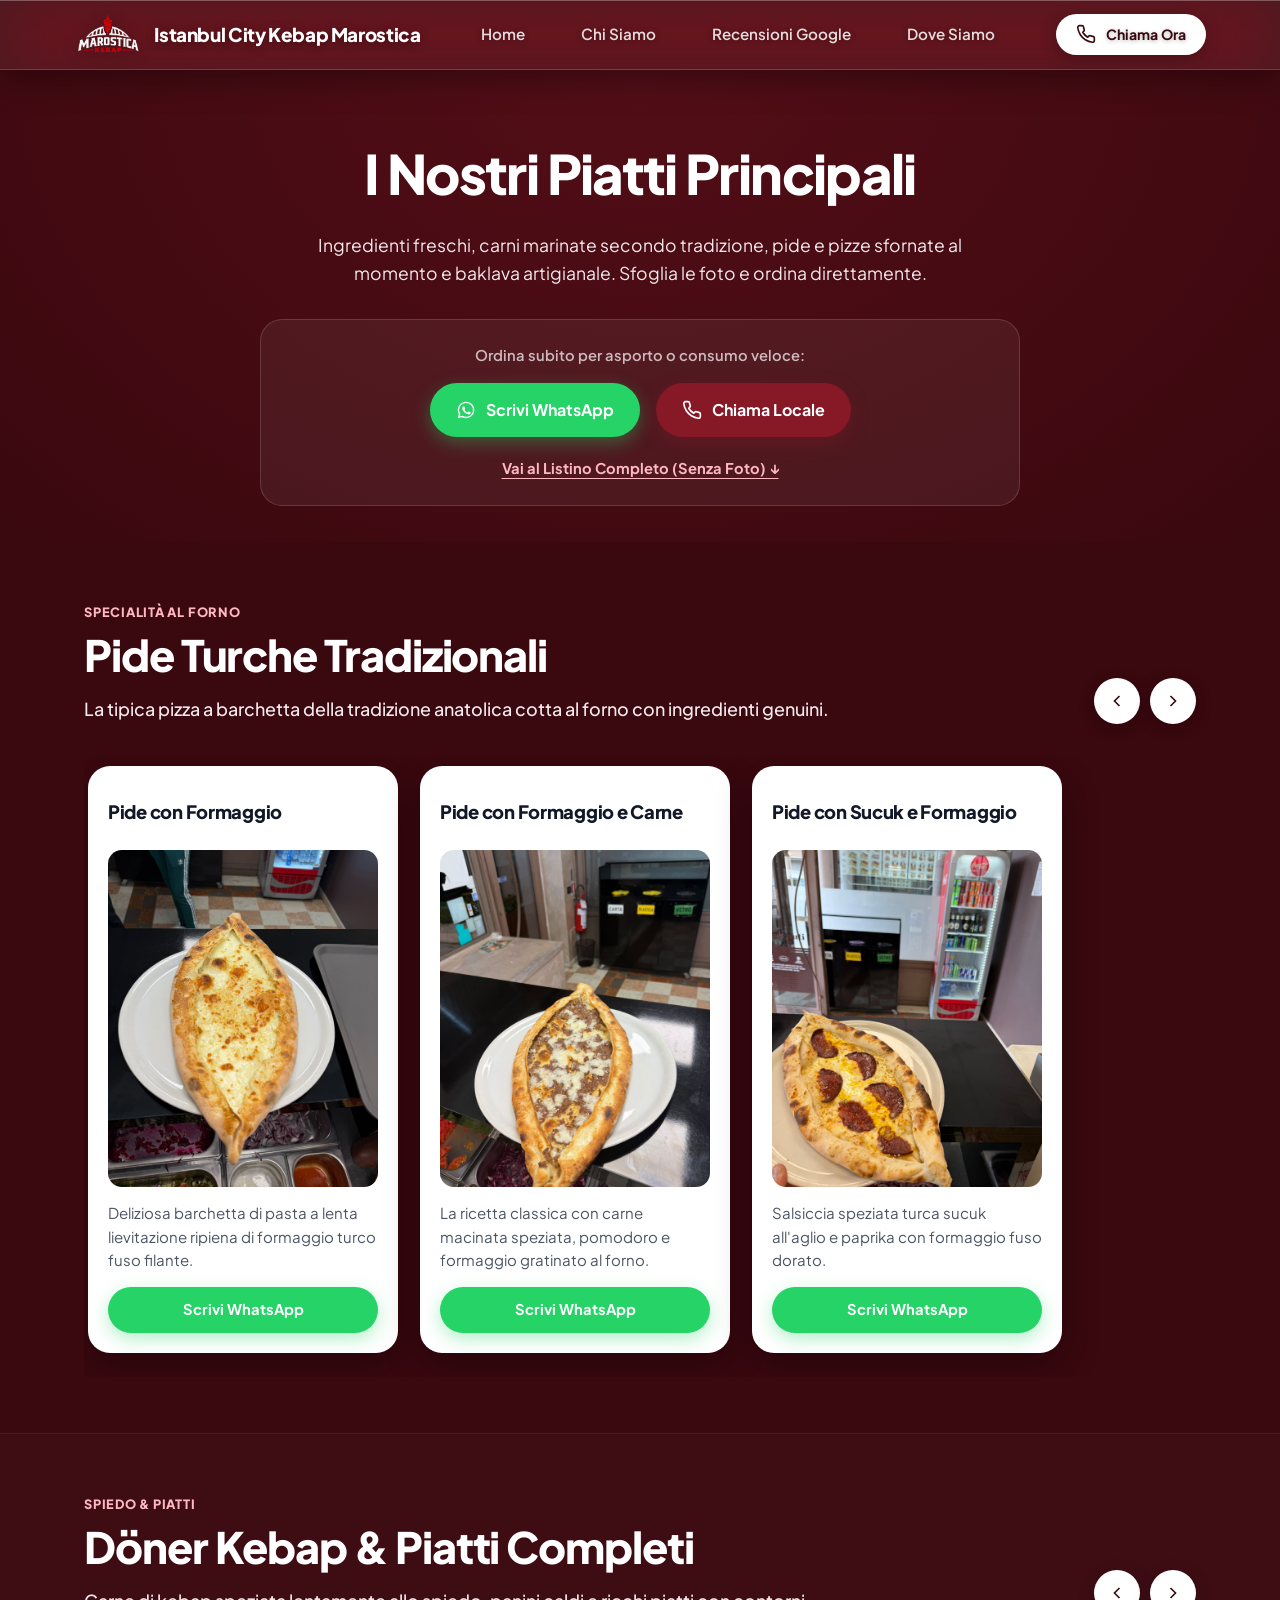
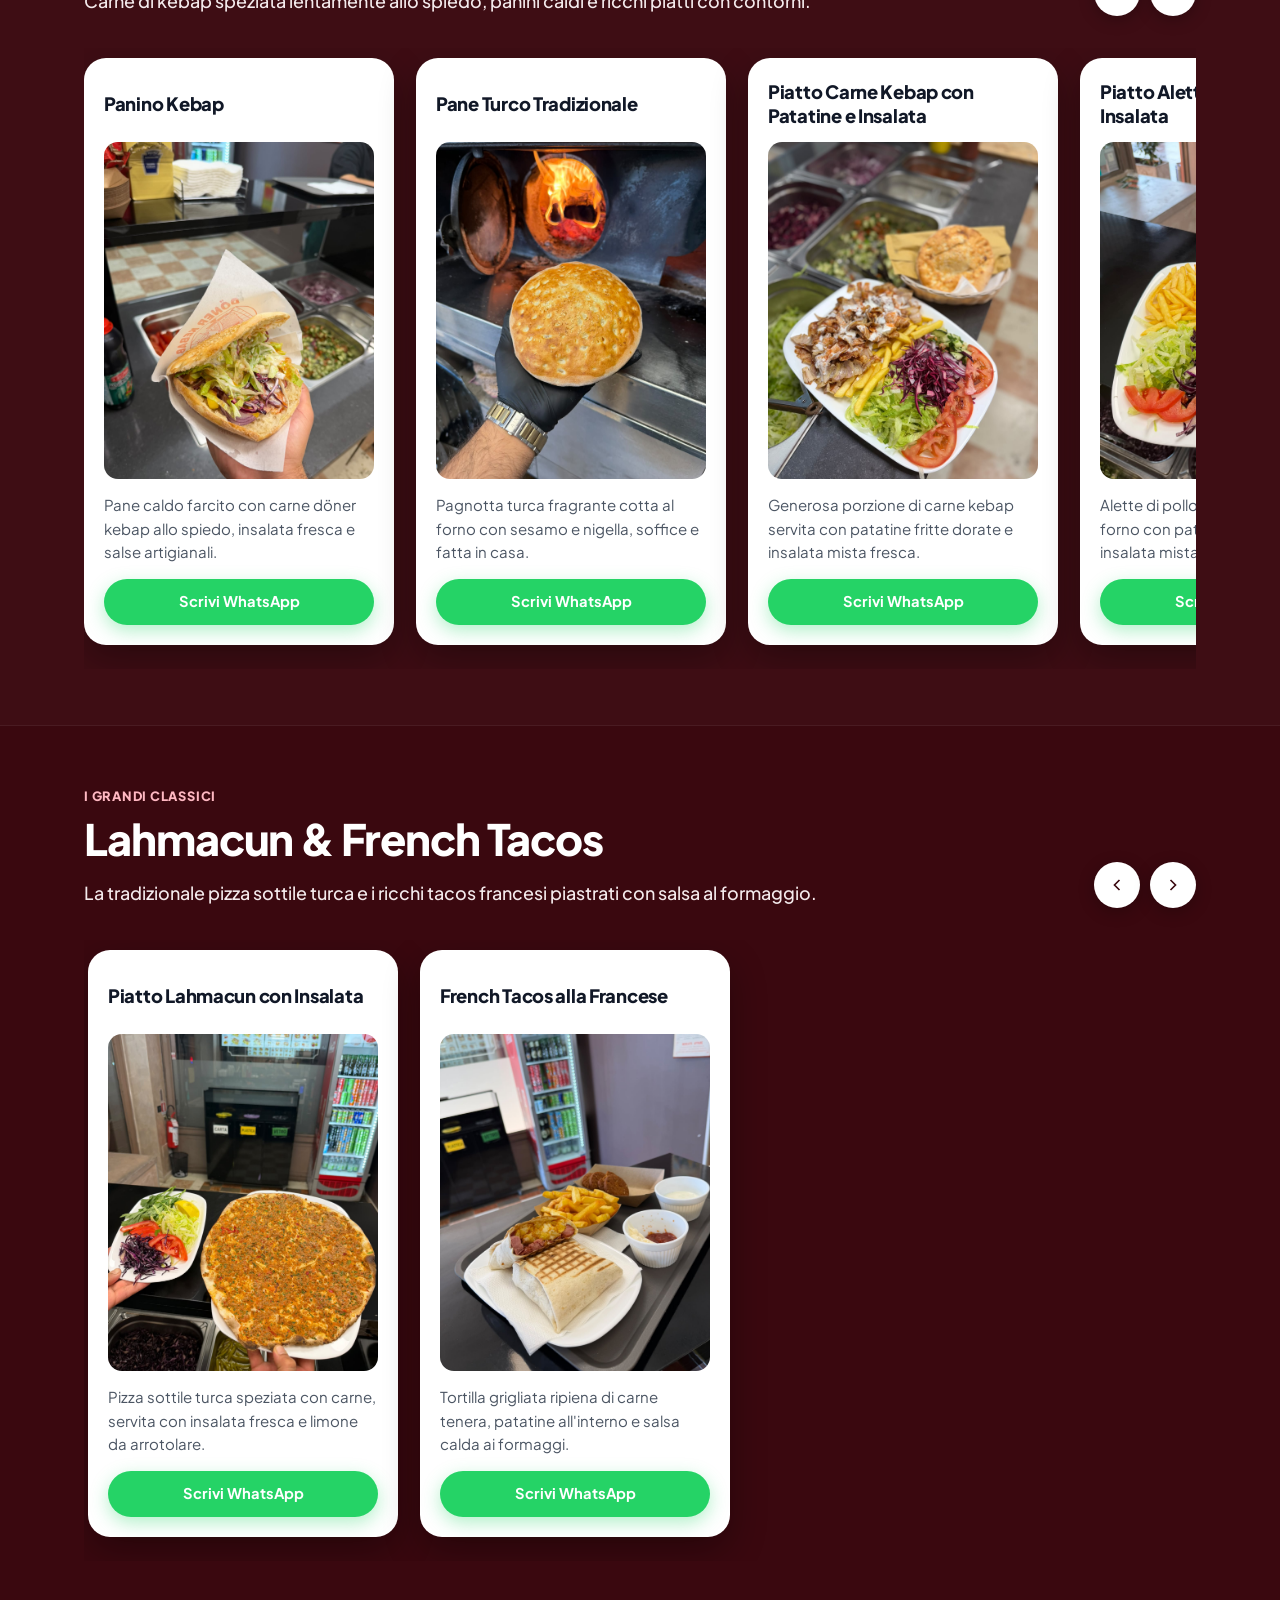
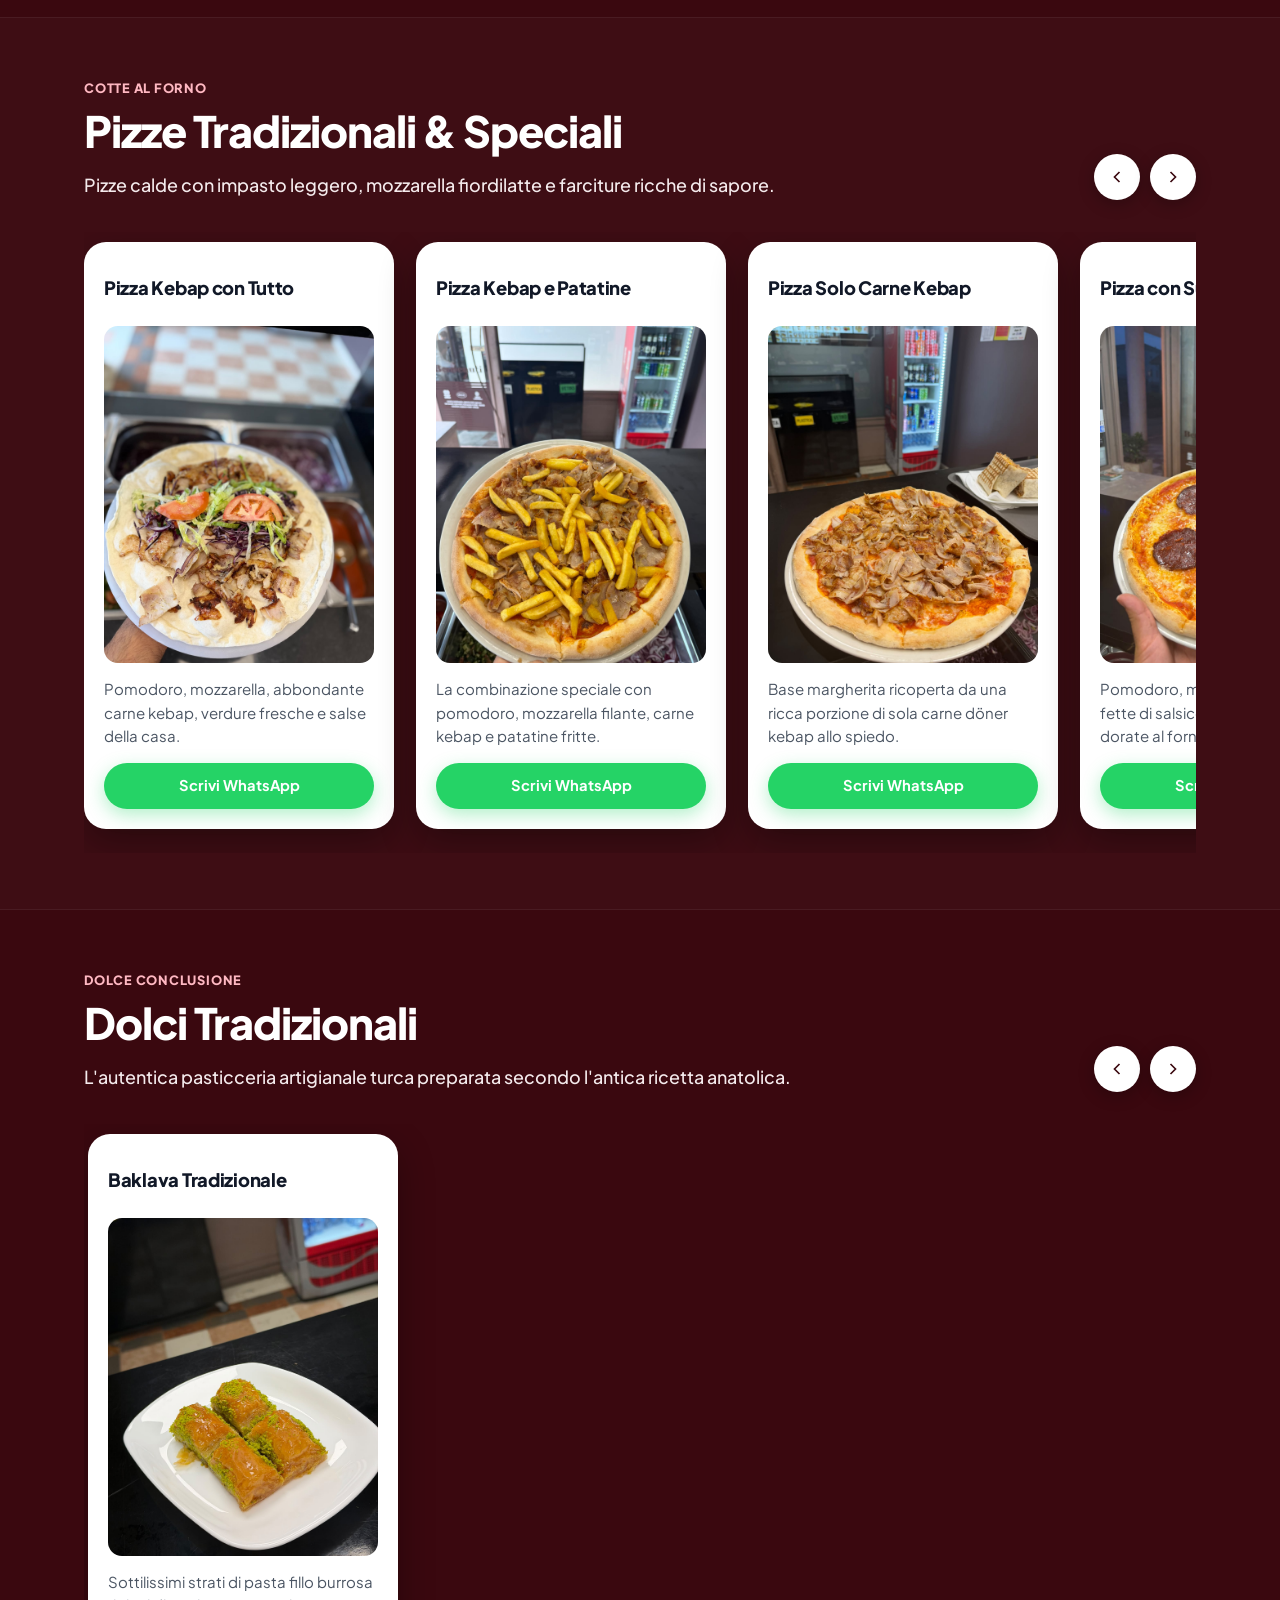
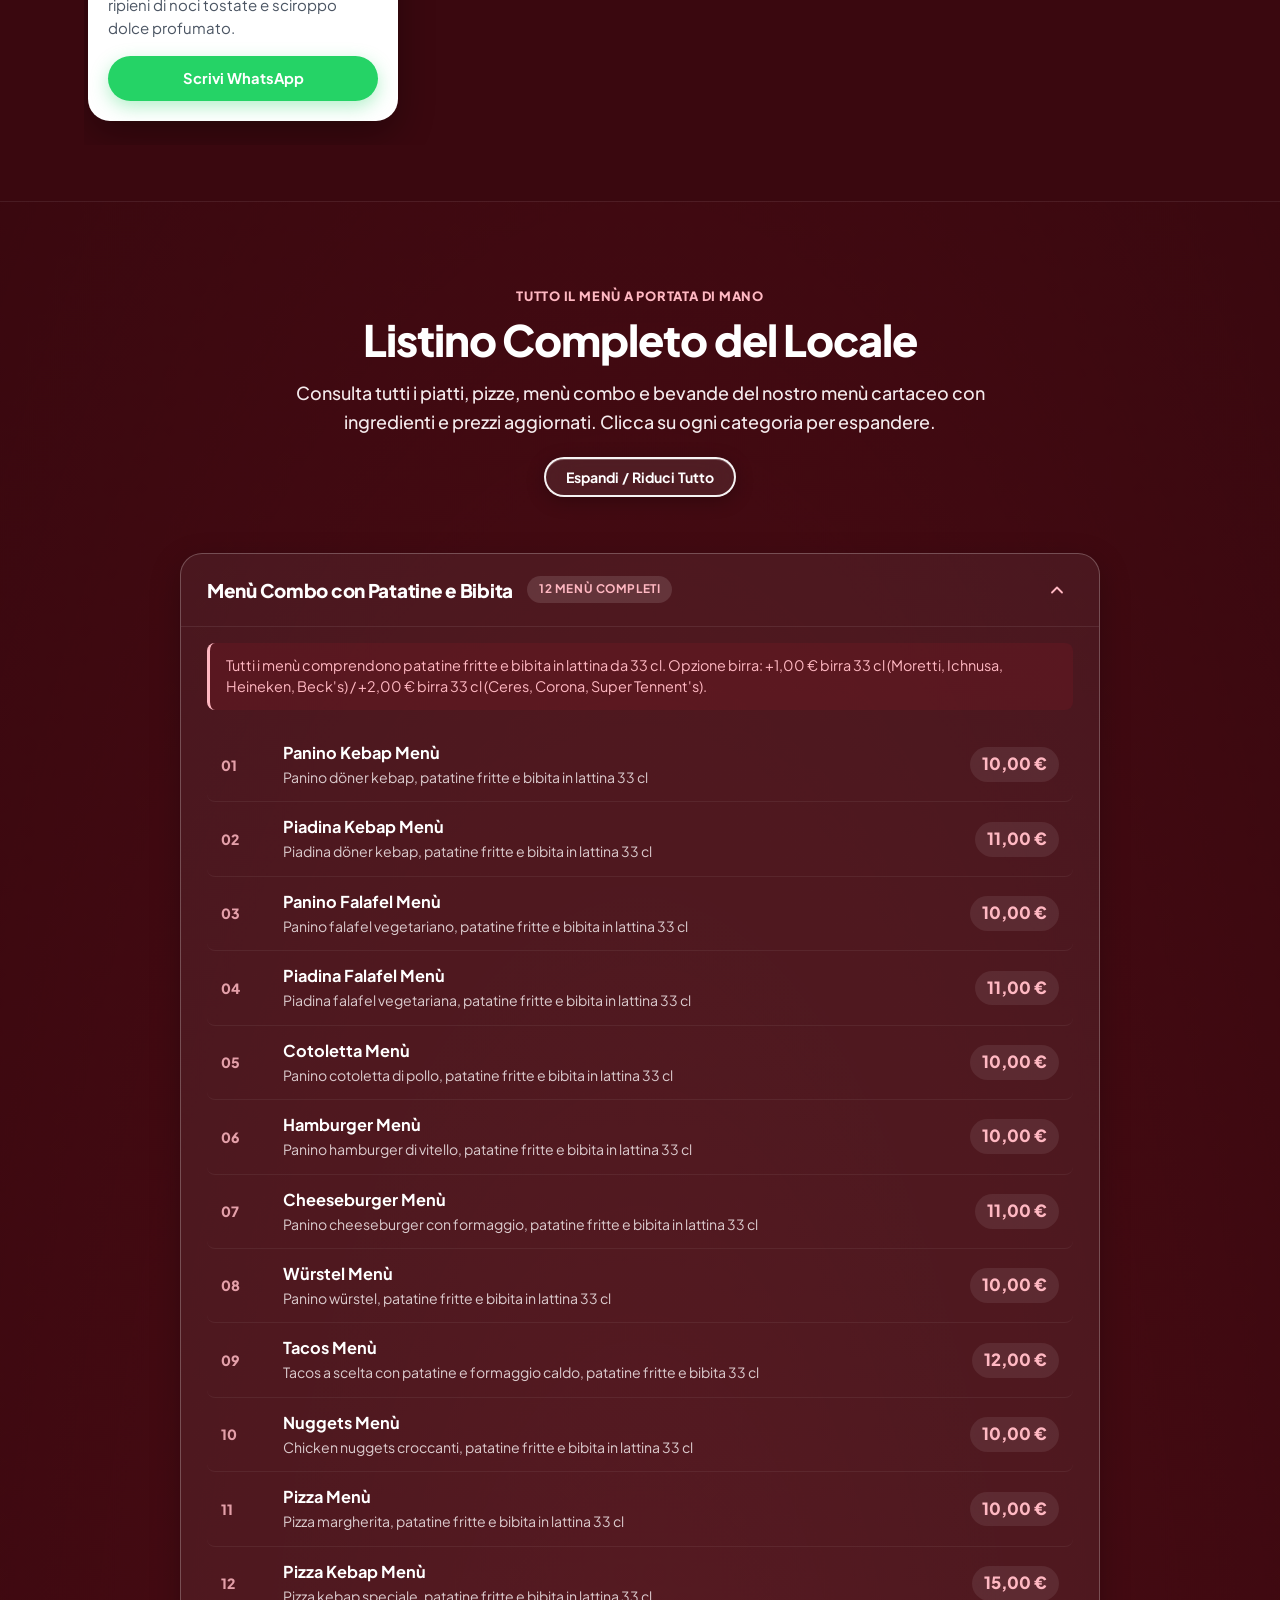
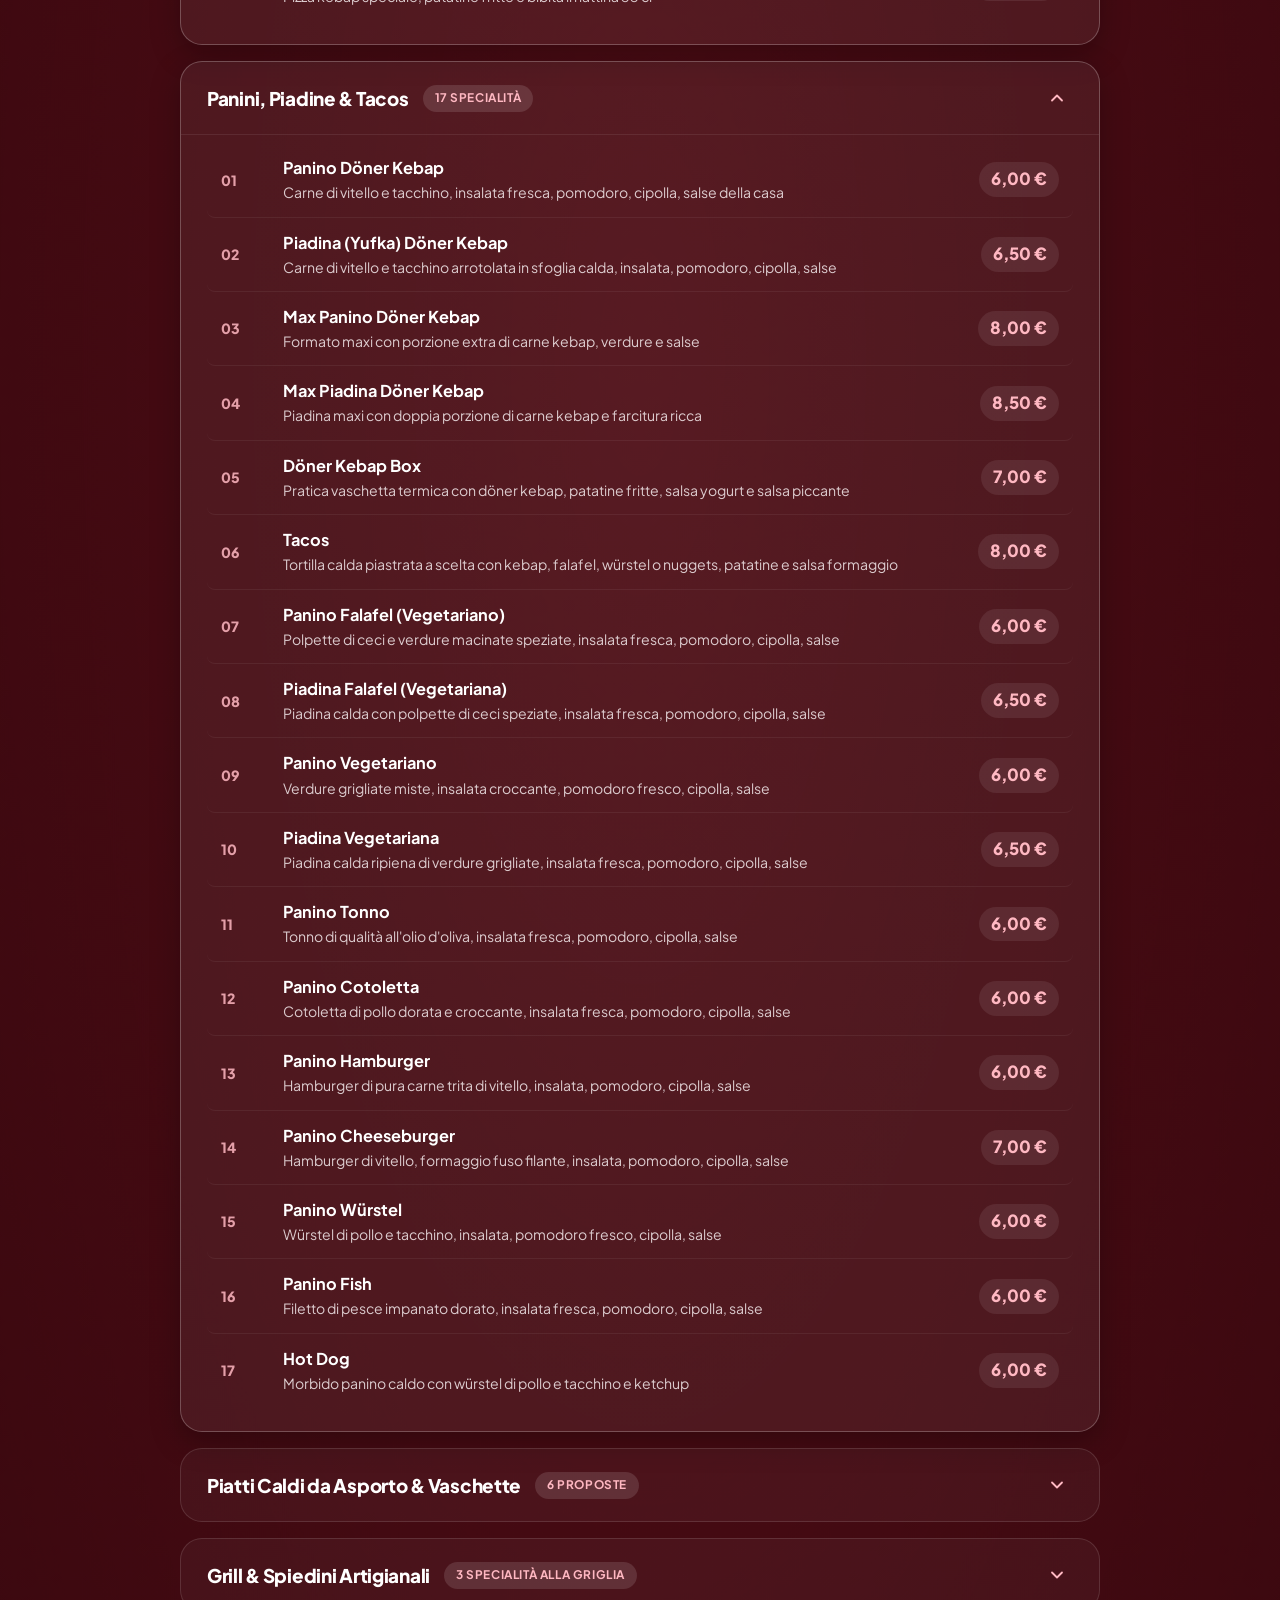
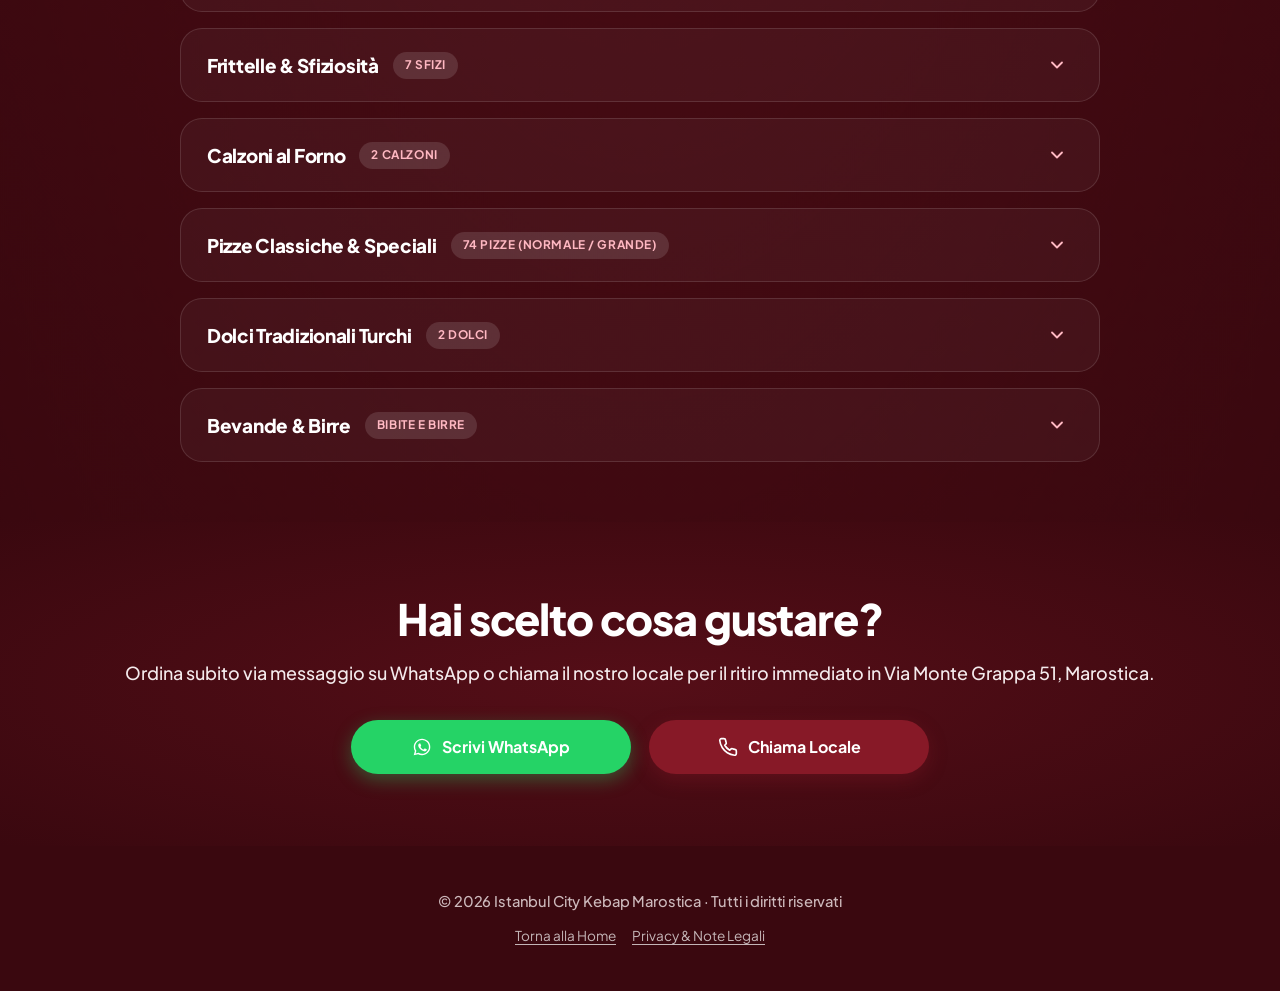
==== commit 4e4e1b05: "listino" ====
--- a/menu.html
+++ b/menu.html
@@ -35,7 +35,7 @@
   <link rel="preconnect" href="https://fonts.gstatic.com" crossorigin>
   <link href="https://fonts.googleapis.com/css2?family=Plus+Jakarta+Sans:wght@400;500;600;700;800&display=swap" rel="stylesheet">
 
-  <link rel="stylesheet" href="styles.css?v=2.5" />
+  <link rel="stylesheet" href="styles.css?v=2.6" />
 </head>
 <body class="menu-page">
 
@@ -99,6 +99,9 @@
               <span>Chiama Locale</span>
             </a>
           </div>
+          <div class="menu-hero-jump">
+            <a href="#listino-completo" class="jump-listino-link">Vai al Listino Completo (Senza Foto) &darr;</a>
+          </div>
         </div>
       </div>
     </section>
@@ -504,6 +507,1459 @@
               <span>Scrivi WhatsApp</span>
             </a>
           </div>
+        </div>
+      </div>
+    </section>
+
+    <section class="section section-text-menu" id="listino-completo">
+      <div class="container">
+        <div class="section-header text-center">
+          <span class="section-tag-label">Tutto il Menù a Portata di Mano</span>
+          <h2 class="section-title">Listino Completo del Locale</h2>
+          <p class="section-subtitle">
+            Consulta tutti i piatti, pizze, menù combo e bevande del nostro menù cartaceo con ingredienti e prezzi aggiornati. Clicca su ogni categoria per espandere.
+          </p>
+          <div class="listino-quick-actions">
+            <button type="button" class="btn btn-sm btn-menu-outline" id="btnToggleAll">Espandi / Riduci Tutto</button>
+          </div>
+        </div>
+
+        <div class="menu-accordions-wrap">
+        <details class="menu-accordion" open>
+          <summary class="menu-accordion-summary">
+            <div class="summary-left">
+              <span class="summary-title">Menù Combo con Patatine e Bibita</span>
+              <span class="summary-badge">12 Menù Completi</span>
+            </div>
+            <div class="summary-icon">
+              <svg viewBox="0 0 24 24" fill="none" stroke="currentColor" stroke-width="2.2" stroke-linecap="round" stroke-linejoin="round" aria-hidden="true"><polyline points="6 9 12 15 18 9"/></svg>
+            </div>
+          </summary>
+          <div class="menu-accordion-content">
+            <p class="accordion-cat-note">Tutti i menù comprendono patatine fritte e bibita in lattina da 33 cl. Opzione birra: +1,00 € birra 33 cl (Moretti, Ichnusa, Heineken, Beck's) / +2,00 € birra 33 cl (Ceres, Corona, Super Tennent's).</p>
+            <div class="menu-items-list">
+            <div class="list-item-row">
+              <span class="item-num">01</span>
+              <div class="item-info">
+                <span class="item-name">Panino Kebap Menù</span>
+                <span class="item-desc">Panino döner kebap, patatine fritte e bibita in lattina 33 cl</span>
+              </div>
+              <span class="item-price-single">10,00 €</span>
+            </div>
+            <div class="list-item-row">
+              <span class="item-num">02</span>
+              <div class="item-info">
+                <span class="item-name">Piadina Kebap Menù</span>
+                <span class="item-desc">Piadina döner kebap, patatine fritte e bibita in lattina 33 cl</span>
+              </div>
+              <span class="item-price-single">11,00 €</span>
+            </div>
+            <div class="list-item-row">
+              <span class="item-num">03</span>
+              <div class="item-info">
+                <span class="item-name">Panino Falafel Menù</span>
+                <span class="item-desc">Panino falafel vegetariano, patatine fritte e bibita in lattina 33 cl</span>
+              </div>
+              <span class="item-price-single">10,00 €</span>
+            </div>
+            <div class="list-item-row">
+              <span class="item-num">04</span>
+              <div class="item-info">
+                <span class="item-name">Piadina Falafel Menù</span>
+                <span class="item-desc">Piadina falafel vegetariana, patatine fritte e bibita in lattina 33 cl</span>
+              </div>
+              <span class="item-price-single">11,00 €</span>
+            </div>
+            <div class="list-item-row">
+              <span class="item-num">05</span>
+              <div class="item-info">
+                <span class="item-name">Cotoletta Menù</span>
+                <span class="item-desc">Panino cotoletta di pollo, patatine fritte e bibita in lattina 33 cl</span>
+              </div>
+              <span class="item-price-single">10,00 €</span>
+            </div>
+            <div class="list-item-row">
+              <span class="item-num">06</span>
+              <div class="item-info">
+                <span class="item-name">Hamburger Menù</span>
+                <span class="item-desc">Panino hamburger di vitello, patatine fritte e bibita in lattina 33 cl</span>
+              </div>
+              <span class="item-price-single">10,00 €</span>
+            </div>
+            <div class="list-item-row">
+              <span class="item-num">07</span>
+              <div class="item-info">
+                <span class="item-name">Cheeseburger Menù</span>
+                <span class="item-desc">Panino cheeseburger con formaggio, patatine fritte e bibita in lattina 33 cl</span>
+              </div>
+              <span class="item-price-single">11,00 €</span>
+            </div>
+            <div class="list-item-row">
+              <span class="item-num">08</span>
+              <div class="item-info">
+                <span class="item-name">Würstel Menù</span>
+                <span class="item-desc">Panino würstel, patatine fritte e bibita in lattina 33 cl</span>
+              </div>
+              <span class="item-price-single">10,00 €</span>
+            </div>
+            <div class="list-item-row">
+              <span class="item-num">09</span>
+              <div class="item-info">
+                <span class="item-name">Tacos Menù</span>
+                <span class="item-desc">Tacos a scelta con patatine e formaggio caldo, patatine fritte e bibita 33 cl</span>
+              </div>
+              <span class="item-price-single">12,00 €</span>
+            </div>
+            <div class="list-item-row">
+              <span class="item-num">10</span>
+              <div class="item-info">
+                <span class="item-name">Nuggets Menù</span>
+                <span class="item-desc">Chicken nuggets croccanti, patatine fritte e bibita in lattina 33 cl</span>
+              </div>
+              <span class="item-price-single">10,00 €</span>
+            </div>
+            <div class="list-item-row">
+              <span class="item-num">11</span>
+              <div class="item-info">
+                <span class="item-name">Pizza Menù</span>
+                <span class="item-desc">Pizza margherita, patatine fritte e bibita in lattina 33 cl</span>
+              </div>
+              <span class="item-price-single">10,00 €</span>
+            </div>
+            <div class="list-item-row">
+              <span class="item-num">12</span>
+              <div class="item-info">
+                <span class="item-name">Pizza Kebap Menù</span>
+                <span class="item-desc">Pizza kebap speciale, patatine fritte e bibita in lattina 33 cl</span>
+              </div>
+              <span class="item-price-single">15,00 €</span>
+            </div>
+            </div>
+          </div>
+        </details>
+
+        <details class="menu-accordion" open>
+          <summary class="menu-accordion-summary">
+            <div class="summary-left">
+              <span class="summary-title">Panini, Piadine & Tacos</span>
+              <span class="summary-badge">17 Specialità</span>
+            </div>
+            <div class="summary-icon">
+              <svg viewBox="0 0 24 24" fill="none" stroke="currentColor" stroke-width="2.2" stroke-linecap="round" stroke-linejoin="round" aria-hidden="true"><polyline points="6 9 12 15 18 9"/></svg>
+            </div>
+          </summary>
+          <div class="menu-accordion-content">
+            
+            <div class="menu-items-list">
+            <div class="list-item-row">
+              <span class="item-num">01</span>
+              <div class="item-info">
+                <span class="item-name">Panino Döner Kebap</span>
+                <span class="item-desc">Carne di vitello e tacchino, insalata fresca, pomodoro, cipolla, salse della casa</span>
+              </div>
+              <span class="item-price-single">6,00 €</span>
+            </div>
+            <div class="list-item-row">
+              <span class="item-num">02</span>
+              <div class="item-info">
+                <span class="item-name">Piadina (Yufka) Döner Kebap</span>
+                <span class="item-desc">Carne di vitello e tacchino arrotolata in sfoglia calda, insalata, pomodoro, cipolla, salse</span>
+              </div>
+              <span class="item-price-single">6,50 €</span>
+            </div>
+            <div class="list-item-row">
+              <span class="item-num">03</span>
+              <div class="item-info">
+                <span class="item-name">Max Panino Döner Kebap</span>
+                <span class="item-desc">Formato maxi con porzione extra di carne kebap, verdure e salse</span>
+              </div>
+              <span class="item-price-single">8,00 €</span>
+            </div>
+            <div class="list-item-row">
+              <span class="item-num">04</span>
+              <div class="item-info">
+                <span class="item-name">Max Piadina Döner Kebap</span>
+                <span class="item-desc">Piadina maxi con doppia porzione di carne kebap e farcitura ricca</span>
+              </div>
+              <span class="item-price-single">8,50 €</span>
+            </div>
+            <div class="list-item-row">
+              <span class="item-num">05</span>
+              <div class="item-info">
+                <span class="item-name">Döner Kebap Box</span>
+                <span class="item-desc">Pratica vaschetta termica con döner kebap, patatine fritte, salsa yogurt e salsa piccante</span>
+              </div>
+              <span class="item-price-single">7,00 €</span>
+            </div>
+            <div class="list-item-row">
+              <span class="item-num">06</span>
+              <div class="item-info">
+                <span class="item-name">Tacos</span>
+                <span class="item-desc">Tortilla calda piastrata a scelta con kebap, falafel, würstel o nuggets, patatine e salsa formaggio</span>
+              </div>
+              <span class="item-price-single">8,00 €</span>
+            </div>
+            <div class="list-item-row">
+              <span class="item-num">07</span>
+              <div class="item-info">
+                <span class="item-name">Panino Falafel (Vegetariano)</span>
+                <span class="item-desc">Polpette di ceci e verdure macinate speziate, insalata fresca, pomodoro, cipolla, salse</span>
+              </div>
+              <span class="item-price-single">6,00 €</span>
+            </div>
+            <div class="list-item-row">
+              <span class="item-num">08</span>
+              <div class="item-info">
+                <span class="item-name">Piadina Falafel (Vegetariana)</span>
+                <span class="item-desc">Piadina calda con polpette di ceci speziate, insalata fresca, pomodoro, cipolla, salse</span>
+              </div>
+              <span class="item-price-single">6,50 €</span>
+            </div>
+            <div class="list-item-row">
+              <span class="item-num">09</span>
+              <div class="item-info">
+                <span class="item-name">Panino Vegetariano</span>
+                <span class="item-desc">Verdure grigliate miste, insalata croccante, pomodoro fresco, cipolla, salse</span>
+              </div>
+              <span class="item-price-single">6,00 €</span>
+            </div>
+            <div class="list-item-row">
+              <span class="item-num">10</span>
+              <div class="item-info">
+                <span class="item-name">Piadina Vegetariana</span>
+                <span class="item-desc">Piadina calda ripiena di verdure grigliate, insalata fresca, pomodoro, cipolla, salse</span>
+              </div>
+              <span class="item-price-single">6,50 €</span>
+            </div>
+            <div class="list-item-row">
+              <span class="item-num">11</span>
+              <div class="item-info">
+                <span class="item-name">Panino Tonno</span>
+                <span class="item-desc">Tonno di qualità all'olio d'oliva, insalata fresca, pomodoro, cipolla, salse</span>
+              </div>
+              <span class="item-price-single">6,00 €</span>
+            </div>
+            <div class="list-item-row">
+              <span class="item-num">12</span>
+              <div class="item-info">
+                <span class="item-name">Panino Cotoletta</span>
+                <span class="item-desc">Cotoletta di pollo dorata e croccante, insalata fresca, pomodoro, cipolla, salse</span>
+              </div>
+              <span class="item-price-single">6,00 €</span>
+            </div>
+            <div class="list-item-row">
+              <span class="item-num">13</span>
+              <div class="item-info">
+                <span class="item-name">Panino Hamburger</span>
+                <span class="item-desc">Hamburger di pura carne trita di vitello, insalata, pomodoro, cipolla, salse</span>
+              </div>
+              <span class="item-price-single">6,00 €</span>
+            </div>
+            <div class="list-item-row">
+              <span class="item-num">14</span>
+              <div class="item-info">
+                <span class="item-name">Panino Cheeseburger</span>
+                <span class="item-desc">Hamburger di vitello, formaggio fuso filante, insalata, pomodoro, cipolla, salse</span>
+              </div>
+              <span class="item-price-single">7,00 €</span>
+            </div>
+            <div class="list-item-row">
+              <span class="item-num">15</span>
+              <div class="item-info">
+                <span class="item-name">Panino Würstel</span>
+                <span class="item-desc">Würstel di pollo e tacchino, insalata, pomodoro fresco, cipolla, salse</span>
+              </div>
+              <span class="item-price-single">6,00 €</span>
+            </div>
+            <div class="list-item-row">
+              <span class="item-num">16</span>
+              <div class="item-info">
+                <span class="item-name">Panino Fish</span>
+                <span class="item-desc">Filetto di pesce impanato dorato, insalata fresca, pomodoro, cipolla, salse</span>
+              </div>
+              <span class="item-price-single">6,00 €</span>
+            </div>
+            <div class="list-item-row">
+              <span class="item-num">17</span>
+              <div class="item-info">
+                <span class="item-name">Hot Dog</span>
+                <span class="item-desc">Morbido panino caldo con würstel di pollo e tacchino e ketchup</span>
+              </div>
+              <span class="item-price-single">6,00 €</span>
+            </div>
+            </div>
+          </div>
+        </details>
+
+        <details class="menu-accordion">
+          <summary class="menu-accordion-summary">
+            <div class="summary-left">
+              <span class="summary-title">Piatti Caldi da Asporto & Vaschette</span>
+              <span class="summary-badge">6 Proposte</span>
+            </div>
+            <div class="summary-icon">
+              <svg viewBox="0 0 24 24" fill="none" stroke="currentColor" stroke-width="2.2" stroke-linecap="round" stroke-linejoin="round" aria-hidden="true"><polyline points="6 9 12 15 18 9"/></svg>
+            </div>
+          </summary>
+          <div class="menu-accordion-content">
+            
+            <div class="menu-items-list">
+            <div class="list-item-row">
+              <span class="item-num">01</span>
+              <div class="item-info">
+                <span class="item-name">Döner Kebap con Patate e Insalata</span>
+                <span class="item-desc">Piatto ricco con carne di vitello e tacchino, patatine fritte dorate, insalata mista e salse</span>
+              </div>
+              <span class="item-price-single">10,00 €</span>
+            </div>
+            <div class="list-item-row">
+              <span class="item-num">02</span>
+              <div class="item-info">
+                <span class="item-name">Döner Kebap in Vaschetta Piccola</span>
+                <span class="item-desc">Vaschetta con sola carne döner kebap tagliata fine allo spiedo</span>
+              </div>
+              <span class="item-price-single">8,00 €</span>
+            </div>
+            <div class="list-item-row">
+              <span class="item-num">03</span>
+              <div class="item-info">
+                <span class="item-name">Döner Kebap in Vaschetta Grande</span>
+                <span class="item-desc">Grande vaschetta formato famiglia con sola carne döner kebap allo spiedo</span>
+              </div>
+              <span class="item-price-single">16,00 €</span>
+            </div>
+            <div class="list-item-row">
+              <span class="item-num">04</span>
+              <div class="item-info">
+                <span class="item-name">Falafel con Patate e Insalata</span>
+                <span class="item-desc">Polpette artigianali di ceci e verdure speziate, servite con patatine fritte, insalata e salse</span>
+              </div>
+              <span class="item-price-single">10,00 €</span>
+            </div>
+            <div class="list-item-row">
+              <span class="item-num">05</span>
+              <div class="item-info">
+                <span class="item-name">Hamburger con Patate e Insalata</span>
+                <span class="item-desc">Carne trita di vitello speziata servita al piatto con patatine fritte, contorno di insalata e salse</span>
+              </div>
+              <span class="item-price-single">10,50 €</span>
+            </div>
+            <div class="list-item-row">
+              <span class="item-num">06</span>
+              <div class="item-info">
+                <span class="item-name">Cotoletta con Patate e Insalata</span>
+                <span class="item-desc">Cotoletta di pollo dorata servita al piatto con patatine fritte, insalata fresca e salse</span>
+              </div>
+              <span class="item-price-single">10,00 €</span>
+            </div>
+            </div>
+          </div>
+        </details>
+
+        <details class="menu-accordion">
+          <summary class="menu-accordion-summary">
+            <div class="summary-left">
+              <span class="summary-title">Grill & Spiedini Artigianali</span>
+              <span class="summary-badge">3 Specialità alla Griglia</span>
+            </div>
+            <div class="summary-icon">
+              <svg viewBox="0 0 24 24" fill="none" stroke="currentColor" stroke-width="2.2" stroke-linecap="round" stroke-linejoin="round" aria-hidden="true"><polyline points="6 9 12 15 18 9"/></svg>
+            </div>
+          </summary>
+          <div class="menu-accordion-content">
+            
+            <div class="menu-items-list">
+            <div class="list-item-row">
+              <span class="item-num">01</span>
+              <div class="item-info">
+                <span class="item-name">Shish Kebap</span>
+                <span class="item-desc">Pregiati spiedini di carne d'agnello speziata cotti alla griglia, serviti con patate fritte, insalata e salse</span>
+              </div>
+              <span class="item-price-single">17,00 €</span>
+            </div>
+            <div class="list-item-row">
+              <span class="item-num">02</span>
+              <div class="item-info">
+                <span class="item-name">Shish Tavuk</span>
+                <span class="item-desc">Spiedini di pollo marinato alle spezie tradizionali cotti alla griglia, serviti con patate, insalata e salse</span>
+              </div>
+              <span class="item-price-single">17,00 €</span>
+            </div>
+            <div class="list-item-row">
+              <span class="item-num">03</span>
+              <div class="item-info">
+                <span class="item-name">Alette di Pollo Grill</span>
+                <span class="item-desc">Alette di pollo speziate e rosolate, servite al piatto con patate fritte, insalata fresca e salse</span>
+              </div>
+              <span class="item-price-single">17,00 €</span>
+            </div>
+            </div>
+          </div>
+        </details>
+
+        <details class="menu-accordion">
+          <summary class="menu-accordion-summary">
+            <div class="summary-left">
+              <span class="summary-title">Frittelle & Sfiziosità</span>
+              <span class="summary-badge">7 Sfizi</span>
+            </div>
+            <div class="summary-icon">
+              <svg viewBox="0 0 24 24" fill="none" stroke="currentColor" stroke-width="2.2" stroke-linecap="round" stroke-linejoin="round" aria-hidden="true"><polyline points="6 9 12 15 18 9"/></svg>
+            </div>
+          </summary>
+          <div class="menu-accordion-content">
+            
+            <div class="menu-items-list">
+            <div class="list-item-row">
+              <span class="item-num">01</span>
+              <div class="item-info">
+                <span class="item-name">Fagottino (al pezzo)</span>
+                <span class="item-desc">Fagottino dorato ripieno di patate, formaggio e spezie</span>
+              </div>
+              <span class="item-price-single">1,50 €</span>
+            </div>
+            <div class="list-item-row">
+              <span class="item-num">02</span>
+              <div class="item-info">
+                <span class="item-name">Arancino (al pezzo)</span>
+                <span class="item-desc">Arancino croccante ripieno di riso speziato e cuore filante di formaggio</span>
+              </div>
+              <span class="item-price-single">1,50 €</span>
+            </div>
+            <div class="list-item-row">
+              <span class="item-num">03</span>
+              <div class="item-info">
+                <span class="item-name">Falafel (al pezzo, vegetariano)</span>
+                <span class="item-desc">Singola polpetta tradizionale di ceci ed erbe aromatiche fresche</span>
+              </div>
+              <span class="item-price-single">1,00 €</span>
+            </div>
+            <div class="list-item-row">
+              <span class="item-num">04</span>
+              <div class="item-info">
+                <span class="item-name">Chele di Granchio (al pezzo)</span>
+                <span class="item-desc">Deliziosa chela impanata e dorata al momento</span>
+              </div>
+              <span class="item-price-single">1,00 €</span>
+            </div>
+            <div class="list-item-row">
+              <span class="item-num">05</span>
+              <div class="item-info">
+                <span class="item-name">Chicken Nuggets (6 pezzi)</span>
+                <span class="item-desc">Bocconcini di pollo teneri con impanatura croccante dorata</span>
+              </div>
+              <span class="item-price-single">5,00 €</span>
+            </div>
+            <div class="list-item-row">
+              <span class="item-num">06</span>
+              <div class="item-info">
+                <span class="item-name">Alette di Pollo (4 pezzi)</span>
+                <span class="item-desc">Alette di pollo fritte speziate croccanti</span>
+              </div>
+              <span class="item-price-single">5,50 €</span>
+            </div>
+            <div class="list-item-row">
+              <span class="item-num">07</span>
+              <div class="item-info">
+                <span class="item-name">Patatine Fritte (a porzione)</span>
+                <span class="item-desc">Porzione di patatine fritte dorate e calde</span>
+              </div>
+              <span class="item-price-single">3,50 €</span>
+            </div>
+            </div>
+          </div>
+        </details>
+
+        <details class="menu-accordion">
+          <summary class="menu-accordion-summary">
+            <div class="summary-left">
+              <span class="summary-title">Calzoni al Forno</span>
+              <span class="summary-badge">2 Calzoni</span>
+            </div>
+            <div class="summary-icon">
+              <svg viewBox="0 0 24 24" fill="none" stroke="currentColor" stroke-width="2.2" stroke-linecap="round" stroke-linejoin="round" aria-hidden="true"><polyline points="6 9 12 15 18 9"/></svg>
+            </div>
+          </summary>
+          <div class="menu-accordion-content">
+            
+            <div class="menu-items-list">
+            <div class="list-item-row">
+              <span class="item-num">01</span>
+              <div class="item-info">
+                <span class="item-name">Calzone Liscio</span>
+                <span class="item-desc">Pomodoro, mozzarella fiordilatte e prosciutto cotto</span>
+              </div>
+              <span class="item-price-single">7,50 €</span>
+            </div>
+            <div class="list-item-row">
+              <span class="item-num">02</span>
+              <div class="item-info">
+                <span class="item-name">Calzone Kebap</span>
+                <span class="item-desc">Pomodoro, mozzarella, abbondante carne döner kebap allo spiedo e salse</span>
+              </div>
+              <span class="item-price-single">10,00 €</span>
+            </div>
+            </div>
+          </div>
+        </details>
+
+        <details class="menu-accordion">
+          <summary class="menu-accordion-summary">
+            <div class="summary-left">
+              <span class="summary-title">Pizze Classiche & Speciali</span>
+              <span class="summary-badge">74 Pizze (Normale / Grande)</span>
+            </div>
+            <div class="summary-icon">
+              <svg viewBox="0 0 24 24" fill="none" stroke="currentColor" stroke-width="2.2" stroke-linecap="round" stroke-linejoin="round" aria-hidden="true"><polyline points="6 9 12 15 18 9"/></svg>
+            </div>
+          </summary>
+          <div class="menu-accordion-content">
+            
+            <div class="menu-items-list">
+            <div class="list-table-header">
+              <span class="col-num">N.</span>
+              <span class="col-name">Pizza & Ingredienti</span>
+              <span class="col-price-pair">Normale / Grande</span>
+            </div>
+            <div class="list-item-row pizza-row">
+              <span class="item-num">01</span>
+              <div class="item-info">
+                <span class="item-name">Margherita</span>
+                <span class="item-desc">Pomodoro, mozzarella</span>
+              </div>
+              <div class="item-prices-dual">
+                <span class="price-pill normal">6,50 €</span>
+                <span class="price-pill big">14,00 €</span>
+              </div>
+            </div>
+            <div class="list-item-row pizza-row">
+              <span class="item-num">02</span>
+              <div class="item-info">
+                <span class="item-name">Marinara</span>
+                <span class="item-desc">Pomodoro, aglio, origano</span>
+              </div>
+              <div class="item-prices-dual">
+                <span class="price-pill normal">6,00 €</span>
+                <span class="price-pill big">13,00 €</span>
+              </div>
+            </div>
+            <div class="list-item-row pizza-row">
+              <span class="item-num">03</span>
+              <div class="item-info">
+                <span class="item-name">Napoli</span>
+                <span class="item-desc">Pomodoro, mozzarella, acciughe, origano</span>
+              </div>
+              <div class="item-prices-dual">
+                <span class="price-pill normal">7,00 €</span>
+                <span class="price-pill big">15,00 €</span>
+              </div>
+            </div>
+            <div class="list-item-row pizza-row">
+              <span class="item-num">04</span>
+              <div class="item-info">
+                <span class="item-name">Pugliese</span>
+                <span class="item-desc">Pomodoro, mozzarella, cipolle</span>
+              </div>
+              <div class="item-prices-dual">
+                <span class="price-pill normal">7,00 €</span>
+                <span class="price-pill big">15,00 €</span>
+              </div>
+            </div>
+            <div class="list-item-row pizza-row">
+              <span class="item-num">05</span>
+              <div class="item-info">
+                <span class="item-name">Carciofi</span>
+                <span class="item-desc">Pomodoro, mozzarella, carciofi</span>
+              </div>
+              <div class="item-prices-dual">
+                <span class="price-pill normal">7,50 €</span>
+                <span class="price-pill big">16,00 €</span>
+              </div>
+            </div>
+            <div class="list-item-row pizza-row">
+              <span class="item-num">06</span>
+              <div class="item-info">
+                <span class="item-name">Funghi</span>
+                <span class="item-desc">Pomodoro, mozzarella, funghi</span>
+              </div>
+              <div class="item-prices-dual">
+                <span class="price-pill normal">7,50 €</span>
+                <span class="price-pill big">16,00 €</span>
+              </div>
+            </div>
+            <div class="list-item-row pizza-row">
+              <span class="item-num">07</span>
+              <div class="item-info">
+                <span class="item-name">Mare e Monti</span>
+                <span class="item-desc">Pomodoro, mozzarella, cotto, rucola, funghi, frutti di mare</span>
+              </div>
+              <div class="item-prices-dual">
+                <span class="price-pill normal">9,00 €</span>
+                <span class="price-pill big">19,00 €</span>
+              </div>
+            </div>
+            <div class="list-item-row pizza-row">
+              <span class="item-num">08</span>
+              <div class="item-info">
+                <span class="item-name">Cotto e Funghi</span>
+                <span class="item-desc">Pomodoro, mozzarella, prosciutto cotto, funghi</span>
+              </div>
+              <div class="item-prices-dual">
+                <span class="price-pill normal">8,00 €</span>
+                <span class="price-pill big">17,00 €</span>
+              </div>
+            </div>
+            <div class="list-item-row pizza-row">
+              <span class="item-num">09</span>
+              <div class="item-info">
+                <span class="item-name">Cotto</span>
+                <span class="item-desc">Pomodoro, mozzarella, cotto</span>
+              </div>
+              <div class="item-prices-dual">
+                <span class="price-pill normal">7,50 €</span>
+                <span class="price-pill big">16,00 €</span>
+              </div>
+            </div>
+            <div class="list-item-row pizza-row">
+              <span class="item-num">10</span>
+              <div class="item-info">
+                <span class="item-name">Crudo</span>
+                <span class="item-desc">Pomodoro, mozzarella, crudo</span>
+              </div>
+              <div class="item-prices-dual">
+                <span class="price-pill normal">8,00 €</span>
+                <span class="price-pill big">17,00 €</span>
+              </div>
+            </div>
+            <div class="list-item-row pizza-row">
+              <span class="item-num">11</span>
+              <div class="item-info">
+                <span class="item-name">Gorgonzola</span>
+                <span class="item-desc">Pomodoro, mozzarella, gorgonzola</span>
+              </div>
+              <div class="item-prices-dual">
+                <span class="price-pill normal">7,50 €</span>
+                <span class="price-pill big">16,00 €</span>
+              </div>
+            </div>
+            <div class="list-item-row pizza-row">
+              <span class="item-num">12</span>
+              <div class="item-info">
+                <span class="item-name">4 Formaggi</span>
+                <span class="item-desc">Pomodoro, mozzarella, taleggio, grana, gorgonzola</span>
+              </div>
+              <div class="item-prices-dual">
+                <span class="price-pill normal">8,00 €</span>
+                <span class="price-pill big">17,00 €</span>
+              </div>
+            </div>
+            <div class="list-item-row pizza-row">
+              <span class="item-num">13</span>
+              <div class="item-info">
+                <span class="item-name">Diavola</span>
+                <span class="item-desc">Pomodoro, mozzarella, salame piccante</span>
+              </div>
+              <div class="item-prices-dual">
+                <span class="price-pill normal">7,50 €</span>
+                <span class="price-pill big">16,00 €</span>
+              </div>
+            </div>
+            <div class="list-item-row pizza-row">
+              <span class="item-num">14</span>
+              <div class="item-info">
+                <span class="item-name">4 Stagioni</span>
+                <span class="item-desc">Pomodoro, mozzarella, cotto, funghi, carciofi, olive</span>
+              </div>
+              <div class="item-prices-dual">
+                <span class="price-pill normal">8,50 €</span>
+                <span class="price-pill big">18,00 €</span>
+              </div>
+            </div>
+            <div class="list-item-row pizza-row">
+              <span class="item-num">15</span>
+              <div class="item-info">
+                <span class="item-name">Capricciosa</span>
+                <span class="item-desc">Pomodoro, mozzarella, cotto, funghi, carciofi, acciughe, olive</span>
+              </div>
+              <div class="item-prices-dual">
+                <span class="price-pill normal">8,50 €</span>
+                <span class="price-pill big">18,00 €</span>
+              </div>
+            </div>
+            <div class="list-item-row pizza-row">
+              <span class="item-num">16</span>
+              <div class="item-info">
+                <span class="item-name">Capriccio</span>
+                <span class="item-desc">Pomodoro, mozzarella, cotto, funghi, würstel, gorgonzola, olive</span>
+              </div>
+              <div class="item-prices-dual">
+                <span class="price-pill normal">8,50 €</span>
+                <span class="price-pill big">17,00 €</span>
+              </div>
+            </div>
+            <div class="list-item-row pizza-row">
+              <span class="item-num">17</span>
+              <div class="item-info">
+                <span class="item-name">Patatosa</span>
+                <span class="item-desc">Pomodoro, mozzarella, patatine fritte</span>
+              </div>
+              <div class="item-prices-dual">
+                <span class="price-pill normal">7,50 €</span>
+                <span class="price-pill big">16,00 €</span>
+              </div>
+            </div>
+            <div class="list-item-row pizza-row">
+              <span class="item-num">18</span>
+              <div class="item-info">
+                <span class="item-name">Bufala</span>
+                <span class="item-desc">Pomodoro, mozzarella di bufala</span>
+              </div>
+              <div class="item-prices-dual">
+                <span class="price-pill normal">8,00 €</span>
+                <span class="price-pill big">17,00 €</span>
+              </div>
+            </div>
+            <div class="list-item-row pizza-row">
+              <span class="item-num">19</span>
+              <div class="item-info">
+                <span class="item-name">Tonno</span>
+                <span class="item-desc">Pomodoro, mozzarella, tonno</span>
+              </div>
+              <div class="item-prices-dual">
+                <span class="price-pill normal">7,50 €</span>
+                <span class="price-pill big">16,00 €</span>
+              </div>
+            </div>
+            <div class="list-item-row pizza-row">
+              <span class="item-num">20</span>
+              <div class="item-info">
+                <span class="item-name">Tonno e Cipolla</span>
+                <span class="item-desc">Pomodoro, mozzarella, tonno, cipolla</span>
+              </div>
+              <div class="item-prices-dual">
+                <span class="price-pill normal">8,00 €</span>
+                <span class="price-pill big">17,00 €</span>
+              </div>
+            </div>
+            <div class="list-item-row pizza-row">
+              <span class="item-num">21</span>
+              <div class="item-info">
+                <span class="item-name">Frutti di Mare</span>
+                <span class="item-desc">Pomodoro, mozzarella, frutti di mare</span>
+              </div>
+              <div class="item-prices-dual">
+                <span class="price-pill normal">9,00 €</span>
+                <span class="price-pill big">19,00 €</span>
+              </div>
+            </div>
+            <div class="list-item-row pizza-row">
+              <span class="item-num">22</span>
+              <div class="item-info">
+                <span class="item-name">Capperi</span>
+                <span class="item-desc">Pomodoro, mozzarella, capperi</span>
+              </div>
+              <div class="item-prices-dual">
+                <span class="price-pill normal">7,50 €</span>
+                <span class="price-pill big">16,00 €</span>
+              </div>
+            </div>
+            <div class="list-item-row pizza-row">
+              <span class="item-num">23</span>
+              <div class="item-info">
+                <span class="item-name">Würstel</span>
+                <span class="item-desc">Pomodoro, mozzarella, würstel</span>
+              </div>
+              <div class="item-prices-dual">
+                <span class="price-pill normal">7,50 €</span>
+                <span class="price-pill big">16,00 €</span>
+              </div>
+            </div>
+            <div class="list-item-row pizza-row">
+              <span class="item-num">24</span>
+              <div class="item-info">
+                <span class="item-name">Americana</span>
+                <span class="item-desc">Pomodoro, mozzarella, würstel, patatine fritte</span>
+              </div>
+              <div class="item-prices-dual">
+                <span class="price-pill normal">8,00 €</span>
+                <span class="price-pill big">17,00 €</span>
+              </div>
+            </div>
+            <div class="list-item-row pizza-row">
+              <span class="item-num">25</span>
+              <div class="item-info">
+                <span class="item-name">Venetton</span>
+                <span class="item-desc">Pomodoro, mozzarella, gorgonzola, patatine</span>
+              </div>
+              <div class="item-prices-dual">
+                <span class="price-pill normal">8,00 €</span>
+                <span class="price-pill big">17,00 €</span>
+              </div>
+            </div>
+            <div class="list-item-row pizza-row">
+              <span class="item-num">26</span>
+              <div class="item-info">
+                <span class="item-name">Milanese</span>
+                <span class="item-desc">Pomodoro, mozzarella, acciughe, peperoni</span>
+              </div>
+              <div class="item-prices-dual">
+                <span class="price-pill normal">8,00 €</span>
+                <span class="price-pill big">17,00 €</span>
+              </div>
+            </div>
+            <div class="list-item-row pizza-row">
+              <span class="item-num">27</span>
+              <div class="item-info">
+                <span class="item-name">Pizza Kebap con Patatine</span>
+                <span class="item-desc">Pomodoro, mozzarella, carne di döner kebap, patatine fritte, salse</span>
+              </div>
+              <div class="item-prices-dual">
+                <span class="price-pill normal">10,50 €</span>
+                <span class="price-pill big">22,00 €</span>
+              </div>
+            </div>
+            <div class="list-item-row pizza-row">
+              <span class="item-num">28</span>
+              <div class="item-info">
+                <span class="item-name">Pizza Kebap</span>
+                <span class="item-desc">Pomodoro, mozzarella, carne di döner kebap, insalata mista, salse</span>
+              </div>
+              <div class="item-prices-dual">
+                <span class="price-pill normal">10,50 €</span>
+                <span class="price-pill big">22,00 €</span>
+              </div>
+            </div>
+            <div class="list-item-row pizza-row">
+              <span class="item-num">29</span>
+              <div class="item-info">
+                <span class="item-name">Pizza Guven</span>
+                <span class="item-desc">Pomodoro, mozzarella, tonno, peperoni, olive</span>
+              </div>
+              <div class="item-prices-dual">
+                <span class="price-pill normal">9,00 €</span>
+                <span class="price-pill big">19,00 €</span>
+              </div>
+            </div>
+            <div class="list-item-row pizza-row">
+              <span class="item-num">30</span>
+              <div class="item-info">
+                <span class="item-name">Mais e Peperoni</span>
+                <span class="item-desc">Pomodoro, mozzarella, mais, peperoni</span>
+              </div>
+              <div class="item-prices-dual">
+                <span class="price-pill normal">8,00 €</span>
+                <span class="price-pill big">17,00 €</span>
+              </div>
+            </div>
+            <div class="list-item-row pizza-row">
+              <span class="item-num">31</span>
+              <div class="item-info">
+                <span class="item-name">Mais e Gamberetti</span>
+                <span class="item-desc">Pomodoro, mozzarella, mais, gamberetti</span>
+              </div>
+              <div class="item-prices-dual">
+                <span class="price-pill normal">9,00 €</span>
+                <span class="price-pill big">19,00 €</span>
+              </div>
+            </div>
+            <div class="list-item-row pizza-row">
+              <span class="item-num">32</span>
+              <div class="item-info">
+                <span class="item-name">Tonno e Mais</span>
+                <span class="item-desc">Pomodoro, mozzarella, tonno, mais</span>
+              </div>
+              <div class="item-prices-dual">
+                <span class="price-pill normal">8,00 €</span>
+                <span class="price-pill big">17,00 €</span>
+              </div>
+            </div>
+            <div class="list-item-row pizza-row">
+              <span class="item-num">33</span>
+              <div class="item-info">
+                <span class="item-name">Vegetariana</span>
+                <span class="item-desc">Pomodoro, mozzarella, melanzane, zucchine, peperoni grigliati</span>
+              </div>
+              <div class="item-prices-dual">
+                <span class="price-pill normal">8,50 €</span>
+                <span class="price-pill big">18,00 €</span>
+              </div>
+            </div>
+            <div class="list-item-row pizza-row">
+              <span class="item-num">34</span>
+              <div class="item-info">
+                <span class="item-name">Zola e Salamino</span>
+                <span class="item-desc">Pomodoro, mozzarella, gorgonzola, salame piccante</span>
+              </div>
+              <div class="item-prices-dual">
+                <span class="price-pill normal">8,50 €</span>
+                <span class="price-pill big">18,00 €</span>
+              </div>
+            </div>
+            <div class="list-item-row pizza-row">
+              <span class="item-num">35</span>
+              <div class="item-info">
+                <span class="item-name">Zola e Würstel</span>
+                <span class="item-desc">Pomodoro, mozzarella, gorgonzola, würstel</span>
+              </div>
+              <div class="item-prices-dual">
+                <span class="price-pill normal">8,00 €</span>
+                <span class="price-pill big">17,00 €</span>
+              </div>
+            </div>
+            <div class="list-item-row pizza-row">
+              <span class="item-num">36</span>
+              <div class="item-info">
+                <span class="item-name">Brie e Speck</span>
+                <span class="item-desc">Pomodoro, mozzarella, formaggio brie, speck</span>
+              </div>
+              <div class="item-prices-dual">
+                <span class="price-pill normal">8,00 €</span>
+                <span class="price-pill big">17,00 €</span>
+              </div>
+            </div>
+            <div class="list-item-row pizza-row">
+              <span class="item-num">37</span>
+              <div class="item-info">
+                <span class="item-name">Fresca</span>
+                <span class="item-desc">Pomodoro, mozzarella, verdure fresche di stagione</span>
+              </div>
+              <div class="item-prices-dual">
+                <span class="price-pill normal">8,00 €</span>
+                <span class="price-pill big">17,00 €</span>
+              </div>
+            </div>
+            <div class="list-item-row pizza-row">
+              <span class="item-num">38</span>
+              <div class="item-info">
+                <span class="item-name">Mais</span>
+                <span class="item-desc">Pomodoro, mozzarella, mais</span>
+              </div>
+              <div class="item-prices-dual">
+                <span class="price-pill normal">7,00 €</span>
+                <span class="price-pill big">15,00 €</span>
+              </div>
+            </div>
+            <div class="list-item-row pizza-row">
+              <span class="item-num">39</span>
+              <div class="item-info">
+                <span class="item-name">Melanzane</span>
+                <span class="item-desc">Pomodoro, mozzarella, melanzane grigliate</span>
+              </div>
+              <div class="item-prices-dual">
+                <span class="price-pill normal">7,50 €</span>
+                <span class="price-pill big">16,00 €</span>
+              </div>
+            </div>
+            <div class="list-item-row pizza-row">
+              <span class="item-num">40</span>
+              <div class="item-info">
+                <span class="item-name">Zucchine</span>
+                <span class="item-desc">Pomodoro, mozzarella, zucchine grigliate</span>
+              </div>
+              <div class="item-prices-dual">
+                <span class="price-pill normal">7,50 €</span>
+                <span class="price-pill big">16,00 €</span>
+              </div>
+            </div>
+            <div class="list-item-row pizza-row">
+              <span class="item-num">41</span>
+              <div class="item-info">
+                <span class="item-name">Marostica</span>
+                <span class="item-desc">Pomodoro, mozzarella, gorgonzola, prosciutto cotto, salame piccante, peperoni</span>
+              </div>
+              <div class="item-prices-dual">
+                <span class="price-pill normal">9,50 €</span>
+                <span class="price-pill big">19,00 €</span>
+              </div>
+            </div>
+            <div class="list-item-row pizza-row">
+              <span class="item-num">42</span>
+              <div class="item-info">
+                <span class="item-name">Pizza Falafel</span>
+                <span class="item-desc">Pomodoro, mozzarella, falafel, insalata mista, salse</span>
+              </div>
+              <div class="item-prices-dual">
+                <span class="price-pill normal">8,50 €</span>
+                <span class="price-pill big">18,00 €</span>
+              </div>
+            </div>
+            <div class="list-item-row pizza-row">
+              <span class="item-num">43</span>
+              <div class="item-info">
+                <span class="item-name">Porcini</span>
+                <span class="item-desc">Pomodoro, mozzarella, funghi porcini</span>
+              </div>
+              <div class="item-prices-dual">
+                <span class="price-pill normal">8,00 €</span>
+                <span class="price-pill big">17,00 €</span>
+              </div>
+            </div>
+            <div class="list-item-row pizza-row">
+              <span class="item-num">44</span>
+              <div class="item-info">
+                <span class="item-name">Porcini e Grana</span>
+                <span class="item-desc">Pomodoro, mozzarella, funghi porcini, grana grattugiato</span>
+              </div>
+              <div class="item-prices-dual">
+                <span class="price-pill normal">8,50 €</span>
+                <span class="price-pill big">18,00 €</span>
+              </div>
+            </div>
+            <div class="list-item-row pizza-row">
+              <span class="item-num">45</span>
+              <div class="item-info">
+                <span class="item-name">Grana</span>
+                <span class="item-desc">Pomodoro, mozzarella, scaglie di grana</span>
+              </div>
+              <div class="item-prices-dual">
+                <span class="price-pill normal">7,50 €</span>
+                <span class="price-pill big">16,00 €</span>
+              </div>
+            </div>
+            <div class="list-item-row pizza-row">
+              <span class="item-num">46</span>
+              <div class="item-info">
+                <span class="item-name">Grana e Funghi</span>
+                <span class="item-desc">Pomodoro, mozzarella, funghi champignon, grana</span>
+              </div>
+              <div class="item-prices-dual">
+                <span class="price-pill normal">8,00 €</span>
+                <span class="price-pill big">17,00 €</span>
+              </div>
+            </div>
+            <div class="list-item-row pizza-row">
+              <span class="item-num">47</span>
+              <div class="item-info">
+                <span class="item-name">Bismark</span>
+                <span class="item-desc">Pomodoro, mozzarella, prosciutto cotto, uovo</span>
+              </div>
+              <div class="item-prices-dual">
+                <span class="price-pill normal">8,50 €</span>
+                <span class="price-pill big">18,00 €</span>
+              </div>
+            </div>
+            <div class="list-item-row pizza-row">
+              <span class="item-num">48</span>
+              <div class="item-info">
+                <span class="item-name">Alpina</span>
+                <span class="item-desc">Pomodoro, mozzarella, grana, peperoni, capperi</span>
+              </div>
+              <div class="item-prices-dual">
+                <span class="price-pill normal">8,50 €</span>
+                <span class="price-pill big">18,00 €</span>
+              </div>
+            </div>
+            <div class="list-item-row pizza-row">
+              <span class="item-num">49</span>
+              <div class="item-info">
+                <span class="item-name">Pizza Turca</span>
+                <span class="item-desc">Pomodoro, mozzarella, funghi, salame piccante, olive</span>
+              </div>
+              <div class="item-prices-dual">
+                <span class="price-pill normal">8,50 €</span>
+                <span class="price-pill big">18,00 €</span>
+              </div>
+            </div>
+            <div class="list-item-row pizza-row">
+              <span class="item-num">50</span>
+              <div class="item-info">
+                <span class="item-name">Bufala e Rucola</span>
+                <span class="item-desc">Pomodoro, mozzarella di bufala campana, rucola fresca</span>
+              </div>
+              <div class="item-prices-dual">
+                <span class="price-pill normal">8,50 €</span>
+                <span class="price-pill big">18,00 €</span>
+              </div>
+            </div>
+            <div class="list-item-row pizza-row">
+              <span class="item-num">51</span>
+              <div class="item-info">
+                <span class="item-name">Inverno</span>
+                <span class="item-desc">Pomodoro, mozzarella, peperoni, uova, salame piccante</span>
+              </div>
+              <div class="item-prices-dual">
+                <span class="price-pill normal">8,50 €</span>
+                <span class="price-pill big">18,00 €</span>
+              </div>
+            </div>
+            <div class="list-item-row pizza-row">
+              <span class="item-num">52</span>
+              <div class="item-info">
+                <span class="item-name">Romana</span>
+                <span class="item-desc">Pomodoro, mozzarella, acciughe, capperi, origano</span>
+              </div>
+              <div class="item-prices-dual">
+                <span class="price-pill normal">8,50 €</span>
+                <span class="price-pill big">18,00 €</span>
+              </div>
+            </div>
+            <div class="list-item-row pizza-row">
+              <span class="item-num">53</span>
+              <div class="item-info">
+                <span class="item-name">Helin</span>
+                <span class="item-desc">Pomodoro, mozzarella, peperoni, funghi, olive, uova</span>
+              </div>
+              <div class="item-prices-dual">
+                <span class="price-pill normal">9,00 €</span>
+                <span class="price-pill big">19,00 €</span>
+              </div>
+            </div>
+            <div class="list-item-row pizza-row">
+              <span class="item-num">54</span>
+              <div class="item-info">
+                <span class="item-name">Gustosa</span>
+                <span class="item-desc">Pomodoro, mozzarella, gorgonzola, speck</span>
+              </div>
+              <div class="item-prices-dual">
+                <span class="price-pill normal">8,50 €</span>
+                <span class="price-pill big">18,00 €</span>
+              </div>
+            </div>
+            <div class="list-item-row pizza-row">
+              <span class="item-num">55</span>
+              <div class="item-info">
+                <span class="item-name">Bixio</span>
+                <span class="item-desc">Pomodoro, mozzarella, grana, rucola, pomodoro fresco a fette</span>
+              </div>
+              <div class="item-prices-dual">
+                <span class="price-pill normal">8,50 €</span>
+                <span class="price-pill big">18,00 €</span>
+              </div>
+            </div>
+            <div class="list-item-row pizza-row">
+              <span class="item-num">56</span>
+              <div class="item-info">
+                <span class="item-name">Vienna</span>
+                <span class="item-desc">Pomodoro, mozzarella, würstel, olive, uova</span>
+              </div>
+              <div class="item-prices-dual">
+                <span class="price-pill normal">8,50 €</span>
+                <span class="price-pill big">18,00 €</span>
+              </div>
+            </div>
+            <div class="list-item-row pizza-row">
+              <span class="item-num">57</span>
+              <div class="item-info">
+                <span class="item-name">Heval</span>
+                <span class="item-desc">Pomodoro, mozzarella, tonno, prosciutto cotto</span>
+              </div>
+              <div class="item-prices-dual">
+                <span class="price-pill normal">8,50 €</span>
+                <span class="price-pill big">18,00 €</span>
+              </div>
+            </div>
+            <div class="list-item-row pizza-row">
+              <span class="item-num">58</span>
+              <div class="item-info">
+                <span class="item-name">Villa</span>
+                <span class="item-desc">Pomodoro, mozzarella, salame piccante, funghi, rucola</span>
+              </div>
+              <div class="item-prices-dual">
+                <span class="price-pill normal">8,50 €</span>
+                <span class="price-pill big">18,00 €</span>
+              </div>
+            </div>
+            <div class="list-item-row pizza-row">
+              <span class="item-num">59</span>
+              <div class="item-info">
+                <span class="item-name">Royal</span>
+                <span class="item-desc">Pomodoro, mozzarella, prosciutto cotto, formaggio brie, funghi</span>
+              </div>
+              <div class="item-prices-dual">
+                <span class="price-pill normal">8,50 €</span>
+                <span class="price-pill big">18,00 €</span>
+              </div>
+            </div>
+            <div class="list-item-row pizza-row">
+              <span class="item-num">60</span>
+              <div class="item-info">
+                <span class="item-name">Titanic</span>
+                <span class="item-desc">Pomodoro, mozzarella, gorgonzola, cipolla, speck</span>
+              </div>
+              <div class="item-prices-dual">
+                <span class="price-pill normal">8,50 €</span>
+                <span class="price-pill big">18,00 €</span>
+              </div>
+            </div>
+            <div class="list-item-row pizza-row">
+              <span class="item-num">61</span>
+              <div class="item-info">
+                <span class="item-name">Istanbul City</span>
+                <span class="item-desc">Pomodoro, mozzarella, tonno, funghi, cipolla, uova</span>
+              </div>
+              <div class="item-prices-dual">
+                <span class="price-pill normal">9,00 €</span>
+                <span class="price-pill big">19,00 €</span>
+              </div>
+            </div>
+            <div class="list-item-row pizza-row">
+              <span class="item-num">62</span>
+              <div class="item-info">
+                <span class="item-name">Gamberetti</span>
+                <span class="item-desc">Pomodoro, mozzarella, gamberetti</span>
+              </div>
+              <div class="item-prices-dual">
+                <span class="price-pill normal">8,50 €</span>
+                <span class="price-pill big">18,00 €</span>
+              </div>
+            </div>
+            <div class="list-item-row pizza-row">
+              <span class="item-num">63</span>
+              <div class="item-info">
+                <span class="item-name">Pescatore</span>
+                <span class="item-desc">Pomodoro, ricco misto di frutti di mare</span>
+              </div>
+              <div class="item-prices-dual">
+                <span class="price-pill normal">9,00 €</span>
+                <span class="price-pill big">19,00 €</span>
+              </div>
+            </div>
+            <div class="list-item-row pizza-row">
+              <span class="item-num">64</span>
+              <div class="item-info">
+                <span class="item-name">Bontà</span>
+                <span class="item-desc">Pomodoro, mozzarella, tonno, cipolla, patatine fritte</span>
+              </div>
+              <div class="item-prices-dual">
+                <span class="price-pill normal">9,00 €</span>
+                <span class="price-pill big">19,00 €</span>
+              </div>
+            </div>
+            <div class="list-item-row pizza-row">
+              <span class="item-num">65</span>
+              <div class="item-info">
+                <span class="item-name">Supplemento Ingredienti</span>
+                <span class="item-desc">Aggiunta di ingredienti a scelta sulla pizza</span>
+              </div>
+              <div class="item-prices-dual">
+                <span class="price-pill normal">+1,00 €</span>
+                <span class="price-pill big">+2,00 €</span>
+              </div>
+            </div>
+            <div class="list-item-row pizza-row">
+              <span class="item-num">66</span>
+              <div class="item-info">
+                <span class="item-name">4 Formaggi con Kebap</span>
+                <span class="item-desc">Pomodoro, mozzarella, taleggio, grana, gorgonzola, carne kebap</span>
+              </div>
+              <div class="item-prices-dual">
+                <span class="price-pill normal">11,00 €</span>
+                <span class="price-pill big">23,00 €</span>
+              </div>
+            </div>
+            <div class="list-item-row pizza-row">
+              <span class="item-num">67</span>
+              <div class="item-info">
+                <span class="item-name">4 Formaggi con Patate</span>
+                <span class="item-desc">Pomodoro, mozzarella, taleggio, grana, gorgonzola, patatine fritte</span>
+              </div>
+              <div class="item-prices-dual">
+                <span class="price-pill normal">10,50 €</span>
+                <span class="price-pill big">22,00 €</span>
+              </div>
+            </div>
+            <div class="list-item-row pizza-row">
+              <span class="item-num">68</span>
+              <div class="item-info">
+                <span class="item-name">4 Formaggi con Salame</span>
+                <span class="item-desc">Pomodoro, mozzarella, taleggio, grana, gorgonzola, salame piccante</span>
+              </div>
+              <div class="item-prices-dual">
+                <span class="price-pill normal">10,00 €</span>
+                <span class="price-pill big">21,00 €</span>
+              </div>
+            </div>
+            <div class="list-item-row pizza-row">
+              <span class="item-num">69</span>
+              <div class="item-info">
+                <span class="item-name">Salamino e Kebap</span>
+                <span class="item-desc">Pomodoro, mozzarella, salame piccante, carne kebap</span>
+              </div>
+              <div class="item-prices-dual">
+                <span class="price-pill normal">10,50 €</span>
+                <span class="price-pill big">22,00 €</span>
+              </div>
+            </div>
+            <div class="list-item-row pizza-row">
+              <span class="item-num">70</span>
+              <div class="item-info">
+                <span class="item-name">Salamino e Patate</span>
+                <span class="item-desc">Pomodoro, mozzarella, salame piccante, patatine fritte</span>
+              </div>
+              <div class="item-prices-dual">
+                <span class="price-pill normal">8,50 €</span>
+                <span class="price-pill big">18,00 €</span>
+              </div>
+            </div>
+            <div class="list-item-row pizza-row">
+              <span class="item-num">71</span>
+              <div class="item-info">
+                <span class="item-name">Tonno e Peperoni</span>
+                <span class="item-desc">Pomodoro, mozzarella, tonno, peperoni</span>
+              </div>
+              <div class="item-prices-dual">
+                <span class="price-pill normal">8,50 €</span>
+                <span class="price-pill big">18,00 €</span>
+              </div>
+            </div>
+            <div class="list-item-row pizza-row">
+              <span class="item-num">72</span>
+              <div class="item-info">
+                <span class="item-name">Peperoni e Patate</span>
+                <span class="item-desc">Pomodoro, mozzarella, peperoni, patatine fritte</span>
+              </div>
+              <div class="item-prices-dual">
+                <span class="price-pill normal">8,50 €</span>
+                <span class="price-pill big">18,00 €</span>
+              </div>
+            </div>
+            <div class="list-item-row pizza-row">
+              <span class="item-num">73</span>
+              <div class="item-info">
+                <span class="item-name">Vege e Patate</span>
+                <span class="item-desc">Pomodoro, mozzarella, verdure grigliate, patatine fritte</span>
+              </div>
+              <div class="item-prices-dual">
+                <span class="price-pill normal">10,00 €</span>
+                <span class="price-pill big">21,00 €</span>
+              </div>
+            </div>
+            <div class="list-item-row pizza-row">
+              <span class="item-num">74</span>
+              <div class="item-info">
+                <span class="item-name">Allegra</span>
+                <span class="item-desc">Pomodoro, mozzarella, prosciutto cotto, salame piccante, funghi</span>
+              </div>
+              <div class="item-prices-dual">
+                <span class="price-pill normal">10,00 €</span>
+                <span class="price-pill big">21,00 €</span>
+              </div>
+            </div>
+            </div>
+          </div>
+        </details>
+
+        <details class="menu-accordion">
+          <summary class="menu-accordion-summary">
+            <div class="summary-left">
+              <span class="summary-title">Dolci Tradizionali Turchi</span>
+              <span class="summary-badge">2 Dolci</span>
+            </div>
+            <div class="summary-icon">
+              <svg viewBox="0 0 24 24" fill="none" stroke="currentColor" stroke-width="2.2" stroke-linecap="round" stroke-linejoin="round" aria-hidden="true"><polyline points="6 9 12 15 18 9"/></svg>
+            </div>
+          </summary>
+          <div class="menu-accordion-content">
+            
+            <div class="menu-items-list">
+            <div class="list-item-row">
+              <span class="item-num">01</span>
+              <div class="item-info">
+                <span class="item-name">Baklava / Sarma (4 pezzi)</span>
+                <span class="item-desc">Pasta sfoglia artigianale, burro fuso, granella di pistacchio e sciroppo dolce di zucchero</span>
+              </div>
+              <span class="item-price-single">4,00 €</span>
+            </div>
+            <div class="list-item-row">
+              <span class="item-num">02</span>
+              <div class="item-info">
+                <span class="item-name">Kadayif (al pezzo)</span>
+                <span class="item-desc">Fili di pasta grattugiata croccante, pistacchio tritato, burro e sciroppo dolce profumato</span>
+              </div>
+              <span class="item-price-single">4,00 €</span>
+            </div>
+            </div>
+          </div>
+        </details>
+
+        <details class="menu-accordion">
+          <summary class="menu-accordion-summary">
+            <div class="summary-left">
+              <span class="summary-title">Bevande & Birre</span>
+              <span class="summary-badge">Bibite e Birre</span>
+            </div>
+            <div class="summary-icon">
+              <svg viewBox="0 0 24 24" fill="none" stroke="currentColor" stroke-width="2.2" stroke-linecap="round" stroke-linejoin="round" aria-hidden="true"><polyline points="6 9 12 15 18 9"/></svg>
+            </div>
+          </summary>
+          <div class="menu-accordion-content">
+            
+            <div class="menu-items-list">
+            <div class="list-item-row">
+              <span class="item-num">01</span>
+              <div class="item-info">
+                <span class="item-name">Bibita in Lattina (33 cl)</span>
+                <span class="item-desc">Coca Cola, Fanta, Sprite, Chinotto, Thé al Limone, Thé alla Pesca</span>
+              </div>
+              <span class="item-price-single">2,00 €</span>
+            </div>
+            <div class="list-item-row">
+              <span class="item-num">02</span>
+              <div class="item-info">
+                <span class="item-name">Bibita in Bottiglia (50 cl)</span>
+                <span class="item-desc">Bibite assortite in bottiglietta da mezzo litro</span>
+              </div>
+              <span class="item-price-single">3,00 €</span>
+            </div>
+            <div class="list-item-row">
+              <span class="item-num">03</span>
+              <div class="item-info">
+                <span class="item-name">Acqua Minerale (50 cl)</span>
+                <span class="item-desc">Acqua naturale o frizzante</span>
+              </div>
+              <span class="item-price-single">1,00 €</span>
+            </div>
+            <div class="list-item-row">
+              <span class="item-num">04</span>
+              <div class="item-info">
+                <span class="item-name">Ayran (a base di yogurt)</span>
+                <span class="item-desc">Tipica bevanda rinfrescante turca a base di yogurt, acqua e sale</span>
+              </div>
+              <span class="item-price-single">2,50 €</span>
+            </div>
+            <div class="list-item-row">
+              <span class="item-num">05</span>
+              <div class="item-info">
+                <span class="item-name">Energy Drink Red Bull</span>
+                <span class="item-desc">Lattina da 250 ml</span>
+              </div>
+              <span class="item-price-single">3,00 €</span>
+            </div>
+            <div class="list-item-row">
+              <span class="item-num">06</span>
+              <div class="item-info">
+                <span class="item-name">Birra in Bottiglia (33 cl)</span>
+                <span class="item-desc">Moretti, Ichnusa, Heineken, Beck's</span>
+              </div>
+              <span class="item-price-single">3,00 €</span>
+            </div>
+            <div class="list-item-row">
+              <span class="item-num">07</span>
+              <div class="item-info">
+                <span class="item-name">Birra Speciale in Bottiglia (33 cl)</span>
+                <span class="item-desc">Ceres, Corona, Super Tennent's</span>
+              </div>
+              <span class="item-price-single">4,00 €</span>
+            </div>
+            <div class="list-item-row">
+              <span class="item-num">08</span>
+              <div class="item-info">
+                <span class="item-name">Birra Ichnusa (50 cl)</span>
+                <span class="item-desc">Bottiglia da 50 cl</span>
+              </div>
+              <span class="item-price-single">4,00 €</span>
+            </div>
+            <div class="list-item-row">
+              <span class="item-num">09</span>
+              <div class="item-info">
+                <span class="item-name">Birra Grande in Bottiglia (66 cl)</span>
+                <span class="item-desc">Moretti, Peroni, Heineken, Beck's</span>
+              </div>
+              <span class="item-price-single">4,00 €</span>
+            </div>
+            </div>
+          </div>
+        </details>
         </div>
       </div>
     </section>
@@ -568,6 +2024,6 @@
     </div>
   </div>
 
-  <script src="script.js?v=2.5"></script>
+  <script src="script.js?v=2.6"></script>
 </body>
 </html>
--- a/styles.css
+++ b/styles.css
@@ -885,21 +885,42 @@
 
 @media (max-width: 900px) {
   .hero-grid {
-    grid-template-columns: 1fr;
-    gap: 32px;
+    display: flex;
+    flex-direction: column;
+    align-items: center;
+    gap: 18px;
     text-align: center;
   }
 
   .hero-left {
+    display: contents;
     text-align: center;
   }
 
+  .hero-title {
+    order: 1;
+    margin-bottom: 0;
+  }
+
+  .hero-right {
+    order: 2;
+    display: flex;
+    justify-content: center;
+    width: 100%;
+    margin: 10px 0 12px;
+  }
+
   .hero-subtitle {
+    order: 3;
     margin-left: auto;
     margin-right: auto;
-  }
-
-  .hero-right {
+    margin-bottom: 0;
+  }
+
+  .hero-actions {
+    order: 4;
+    margin-top: 18px;
+    width: 100%;
     justify-content: center;
   }
 
@@ -960,12 +981,15 @@
   }
 
   .hero-logo-box {
-    max-width: 170px;
+    max-width: 260px;
+    width: 72vw;
     margin: 0 auto;
   }
 
   .hero-logo-img {
-    max-height: 140px;
+    max-height: 200px;
+    width: 100%;
+    height: auto;
   }
 
   .nav-menu {
@@ -1155,11 +1179,12 @@
   }
 
   .hero-logo-box {
-    max-width: 140px;
+    max-width: 220px;
+    width: 70vw;
   }
 
   .hero-logo-img {
-    max-height: 120px;
+    max-height: 175px;
   }
 
   .review-card {
@@ -1175,6 +1200,22 @@
   .map-frame-inner iframe {
     min-height: 230px;
   }
+}
+
+.btn-menu-outline {
+  background: rgba(255, 255, 255, 0.08);
+  color: #ffffff;
+  border: 2px solid rgba(255, 255, 255, 0.95);
+  backdrop-filter: blur(16px);
+  -webkit-backdrop-filter: blur(16px);
+  box-shadow: 0 4px 18px rgba(0, 0, 0, 0.25), inset 0 1px 0 rgba(255, 255, 255, 0.25);
+}
+
+.btn-menu-outline:hover {
+  background: #ffffff;
+  color: var(--bg-bordeaux-base);
+  border-color: #ffffff;
+  box-shadow: 0 8px 24px rgba(255, 255, 255, 0.32);
 }
 
 .btn-whatsapp {
@@ -1536,3 +1577,298 @@
     max-width: 340px;
   }
 }
+
+.menu-hero-jump {
+  margin-top: 18px;
+  text-align: center;
+}
+
+.jump-listino-link {
+  display: inline-block;
+  font-size: 0.92rem;
+  font-weight: 700;
+  color: #ffb8c2;
+  text-decoration: underline;
+  text-underline-offset: 4px;
+  transition: color var(--transition-fast);
+}
+
+.jump-listino-link:hover {
+  color: #ffffff;
+}
+
+.section-text-menu {
+  background: radial-gradient(ellipse at center, rgba(135, 25, 39, 0.25) 0%, rgba(58, 8, 15, 0.98) 100%);
+  padding: 80px 0 60px;
+  border-top: 1px solid rgba(255, 255, 255, 0.08);
+}
+
+.listino-quick-actions {
+  margin-top: 20px;
+  display: flex;
+  justify-content: center;
+}
+
+.menu-accordions-wrap {
+  display: flex;
+  flex-direction: column;
+  gap: 16px;
+  max-width: 920px;
+  margin: 0 auto;
+}
+
+.menu-accordion {
+  background: rgba(255, 255, 255, 0.04);
+  border: 1px solid rgba(255, 255, 255, 0.12);
+  border-radius: var(--radius-lg);
+  overflow: hidden;
+  transition: background var(--transition-fast), border-color var(--transition-fast), box-shadow var(--transition-fast);
+}
+
+.menu-accordion:hover {
+  background: rgba(255, 255, 255, 0.06);
+  border-color: rgba(255, 255, 255, 0.18);
+}
+
+.menu-accordion[open] {
+  background: rgba(255, 255, 255, 0.06);
+  border-color: rgba(255, 255, 255, 0.24);
+  box-shadow: 0 10px 30px rgba(0, 0, 0, 0.25);
+}
+
+.menu-accordion-summary {
+  display: flex;
+  align-items: center;
+  justify-content: space-between;
+  padding: 20px 26px;
+  cursor: pointer;
+  list-style: none;
+  outline: none;
+  user-select: none;
+  gap: 16px;
+}
+
+.menu-accordion-summary::-webkit-details-marker {
+  display: none;
+}
+
+.summary-left {
+  display: flex;
+  align-items: center;
+  gap: 14px;
+  flex-wrap: wrap;
+}
+
+.summary-title {
+  font-size: 1.18rem;
+  font-weight: 800;
+  letter-spacing: -0.015em;
+  color: #ffffff;
+}
+
+.summary-badge {
+  font-size: 0.74rem;
+  font-weight: 700;
+  text-transform: uppercase;
+  letter-spacing: 0.05em;
+  padding: 4px 12px;
+  border-radius: var(--radius-full);
+  background: rgba(255, 255, 255, 0.12);
+  color: #ffb8c2;
+}
+
+.summary-icon {
+  width: 32px;
+  height: 32px;
+  display: flex;
+  align-items: center;
+  justify-content: center;
+  color: #ffb8c2;
+  transition: transform 0.3s cubic-bezier(0.16, 1, 0.3, 1);
+  flex-shrink: 0;
+}
+
+.summary-icon svg {
+  width: 20px;
+  height: 20px;
+}
+
+.menu-accordion[open] .summary-icon {
+  transform: rotate(180deg);
+}
+
+.menu-accordion-content {
+  padding: 8px 26px 24px;
+  border-top: 1px solid rgba(255, 255, 255, 0.08);
+}
+
+.accordion-cat-note {
+  font-size: 0.9rem;
+  color: #ffb8c2;
+  line-height: 1.5;
+  padding: 12px 16px;
+  background: rgba(135, 25, 39, 0.22);
+  border-radius: var(--radius-sm);
+  border-left: 3px solid #ffb8c2;
+  margin-bottom: 18px;
+  margin-top: 8px;
+}
+
+.menu-items-list {
+  display: flex;
+  flex-direction: column;
+}
+
+.list-table-header {
+  display: grid;
+  grid-template-columns: 46px 1fr 180px;
+  padding: 10px 14px;
+  font-size: 0.78rem;
+  font-weight: 800;
+  text-transform: uppercase;
+  letter-spacing: 0.06em;
+  color: var(--text-muted);
+  border-bottom: 1px solid rgba(255, 255, 255, 0.12);
+  margin-bottom: 6px;
+}
+
+.col-price-pair {
+  text-align: right;
+}
+
+.list-item-row {
+  display: grid;
+  grid-template-columns: 46px 1fr auto;
+  align-items: center;
+  gap: 16px;
+  padding: 14px;
+  border-bottom: 1px solid rgba(255, 255, 255, 0.06);
+  transition: background var(--transition-fast);
+  border-radius: var(--radius-sm);
+}
+
+.list-item-row:last-child {
+  border-bottom: none;
+}
+
+.list-item-row:hover {
+  background: rgba(255, 255, 255, 0.04);
+}
+
+.item-num {
+  font-size: 0.88rem;
+  font-weight: 800;
+  color: #ffb8c2;
+  opacity: 0.85;
+}
+
+.item-info {
+  display: flex;
+  flex-direction: column;
+  gap: 3px;
+}
+
+.item-name {
+  font-size: 1.02rem;
+  font-weight: 700;
+  color: #ffffff;
+  line-height: 1.35;
+}
+
+.item-desc {
+  font-size: 0.88rem;
+  color: var(--text-soft);
+  line-height: 1.45;
+  opacity: 0.85;
+}
+
+.item-price-single {
+  font-size: 1.05rem;
+  font-weight: 800;
+  color: #ffb8c2;
+  white-space: nowrap;
+  padding: 4px 12px;
+  background: rgba(255, 255, 255, 0.08);
+  border-radius: var(--radius-full);
+}
+
+.pizza-row {
+  grid-template-columns: 46px 1fr 180px;
+}
+
+.item-prices-dual {
+  display: flex;
+  justify-content: flex-end;
+  gap: 8px;
+  align-items: center;
+  white-space: nowrap;
+}
+
+.price-pill {
+  font-size: 0.9rem;
+  font-weight: 800;
+  padding: 4px 10px;
+  border-radius: var(--radius-full);
+}
+
+.price-pill.normal {
+  background: rgba(255, 255, 255, 0.09);
+  color: #ffffff;
+}
+
+.price-pill.big {
+  background: rgba(135, 25, 39, 0.45);
+  border: 1px solid rgba(255, 184, 194, 0.3);
+  color: #ffb8c2;
+}
+
+@media (max-width: 768px) {
+  .section-text-menu {
+    padding: 50px 0 40px;
+  }
+
+  .menu-accordion-summary {
+    padding: 16px 18px;
+    gap: 12px;
+  }
+
+  .summary-title {
+    font-size: 1.05rem;
+  }
+
+  .summary-badge {
+    font-size: 0.68rem;
+    padding: 3px 8px;
+  }
+
+  .menu-accordion-content {
+    padding: 6px 16px 18px;
+  }
+
+  .list-item-row {
+    grid-template-columns: 34px 1fr;
+    gap: 10px;
+    padding: 12px 8px;
+  }
+
+  .list-item-row .item-price-single {
+    grid-column: 2 / 3;
+    justify-self: flex-start;
+    margin-top: 4px;
+    font-size: 0.95rem;
+  }
+
+  .pizza-row {
+    grid-template-columns: 34px 1fr;
+  }
+
+  .pizza-row .item-prices-dual {
+    grid-column: 2 / 3;
+    justify-content: flex-start;
+    margin-top: 6px;
+  }
+
+  .list-table-header {
+    display: none;
+  }
+}
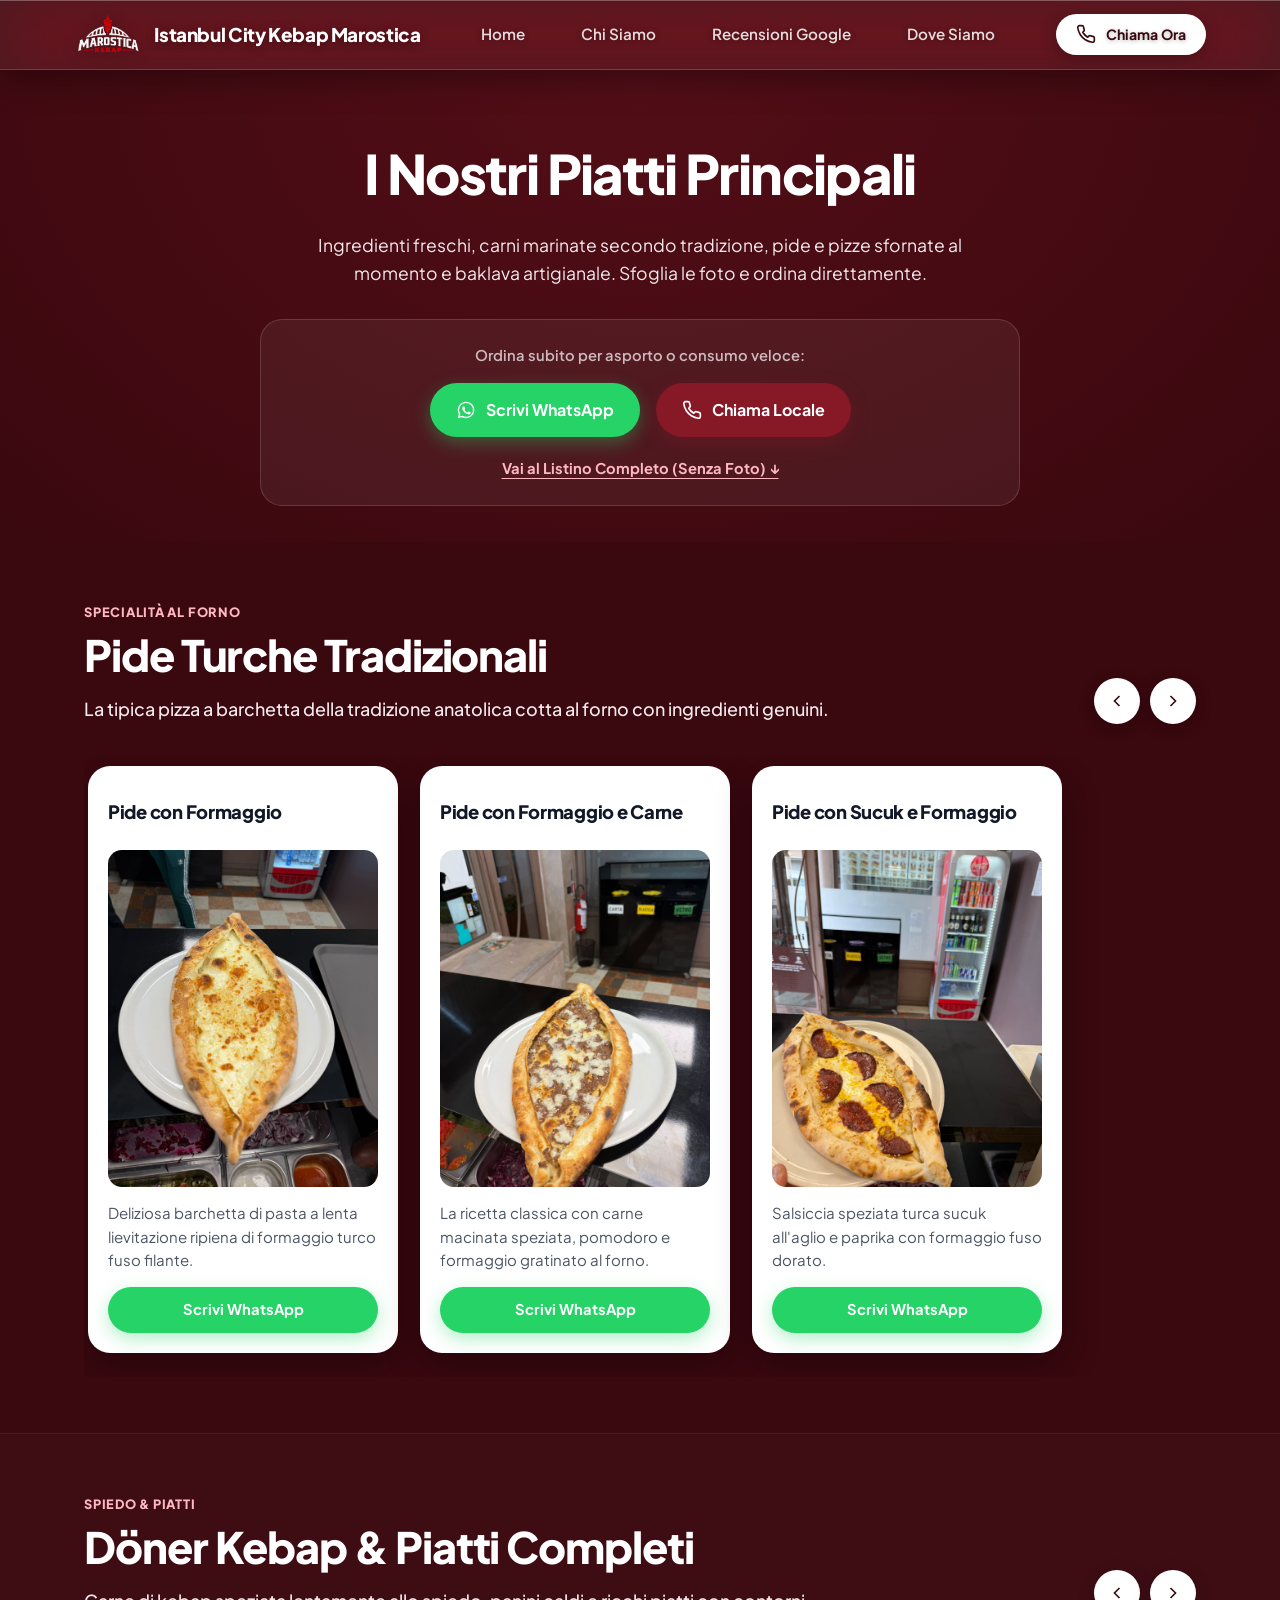
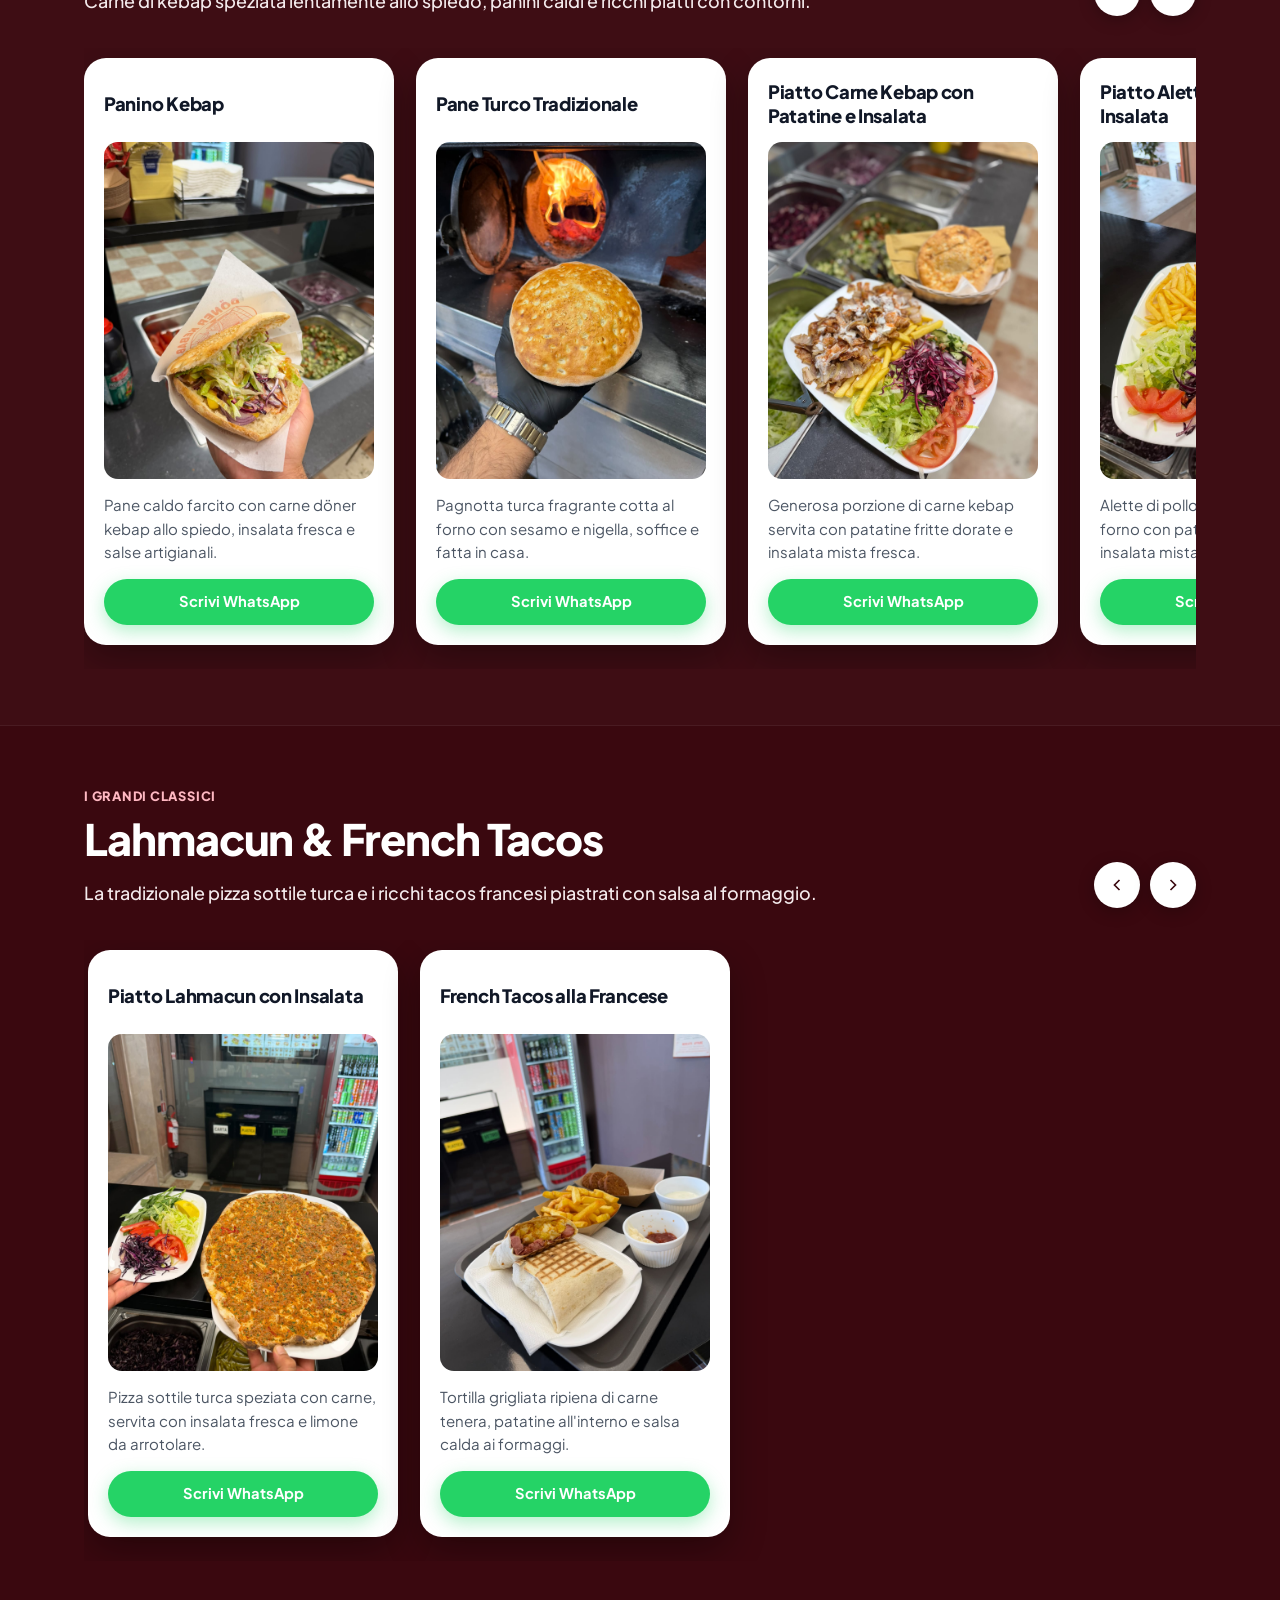
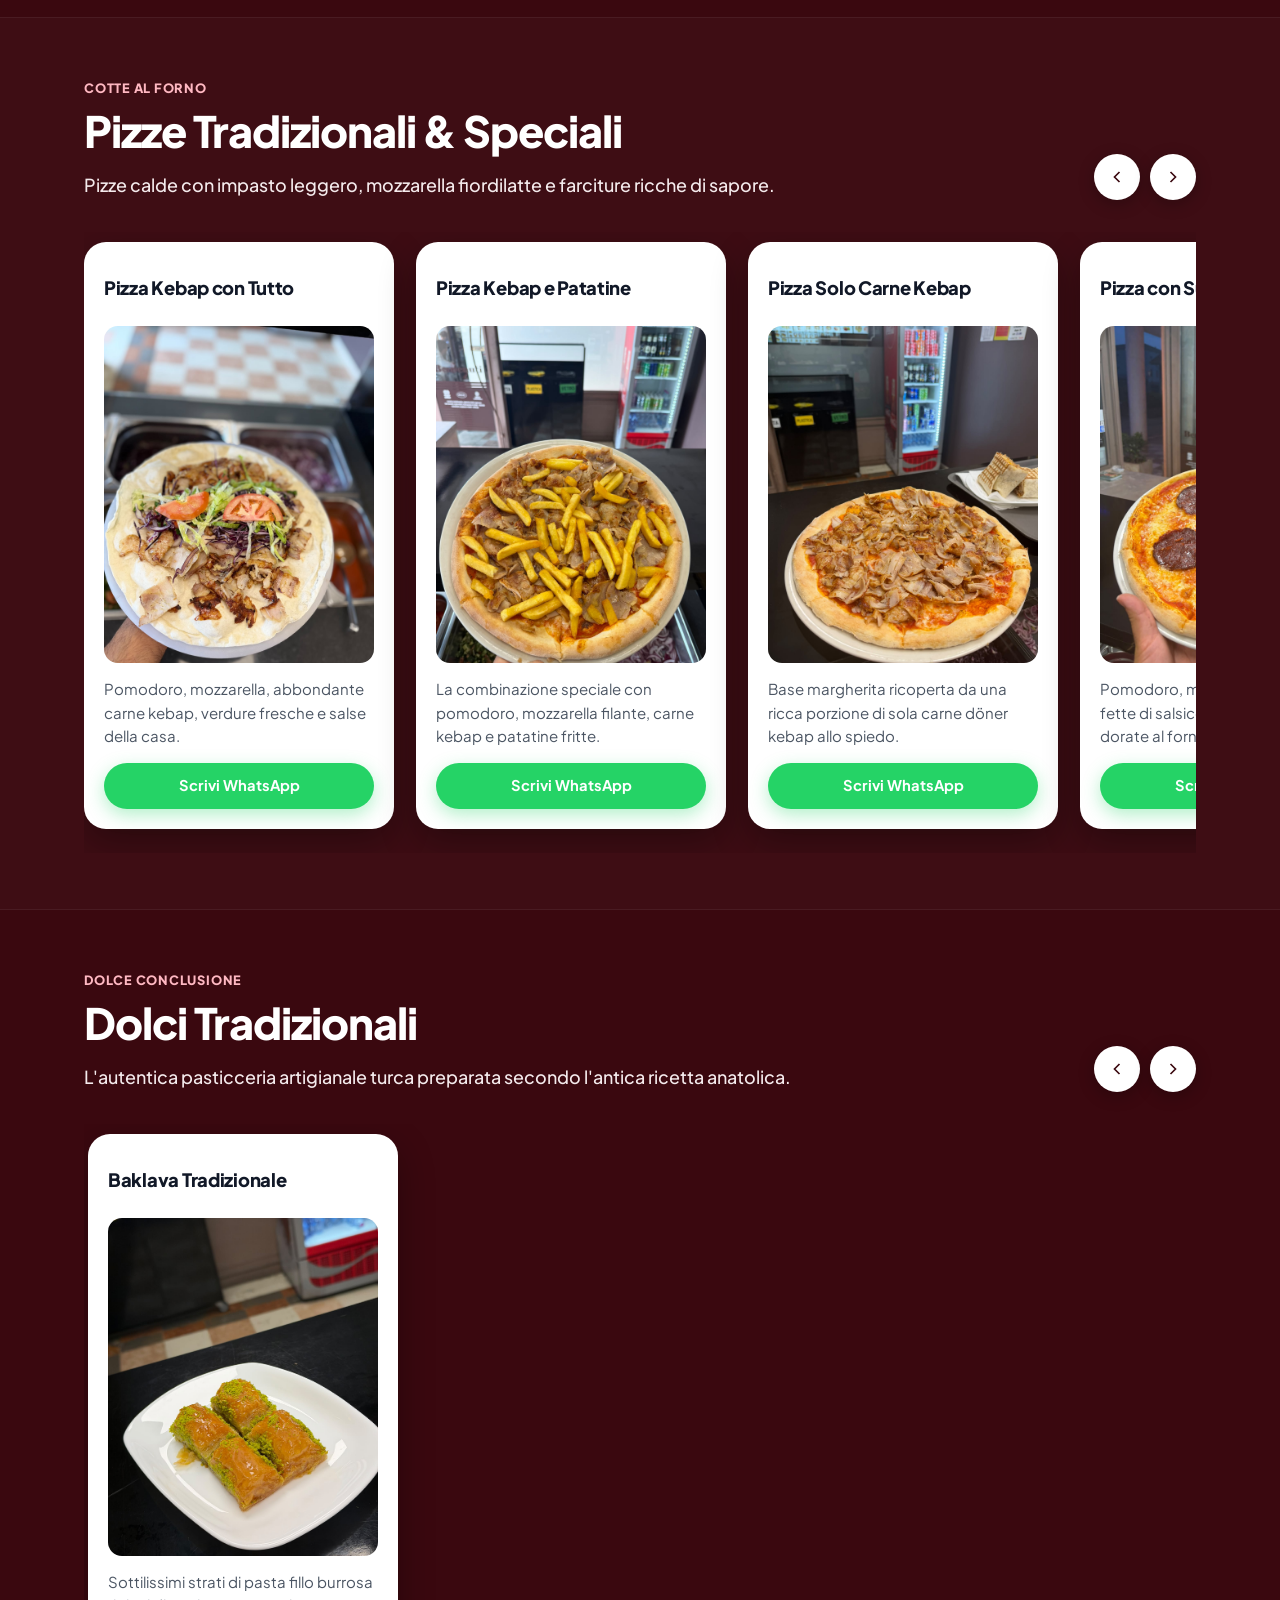
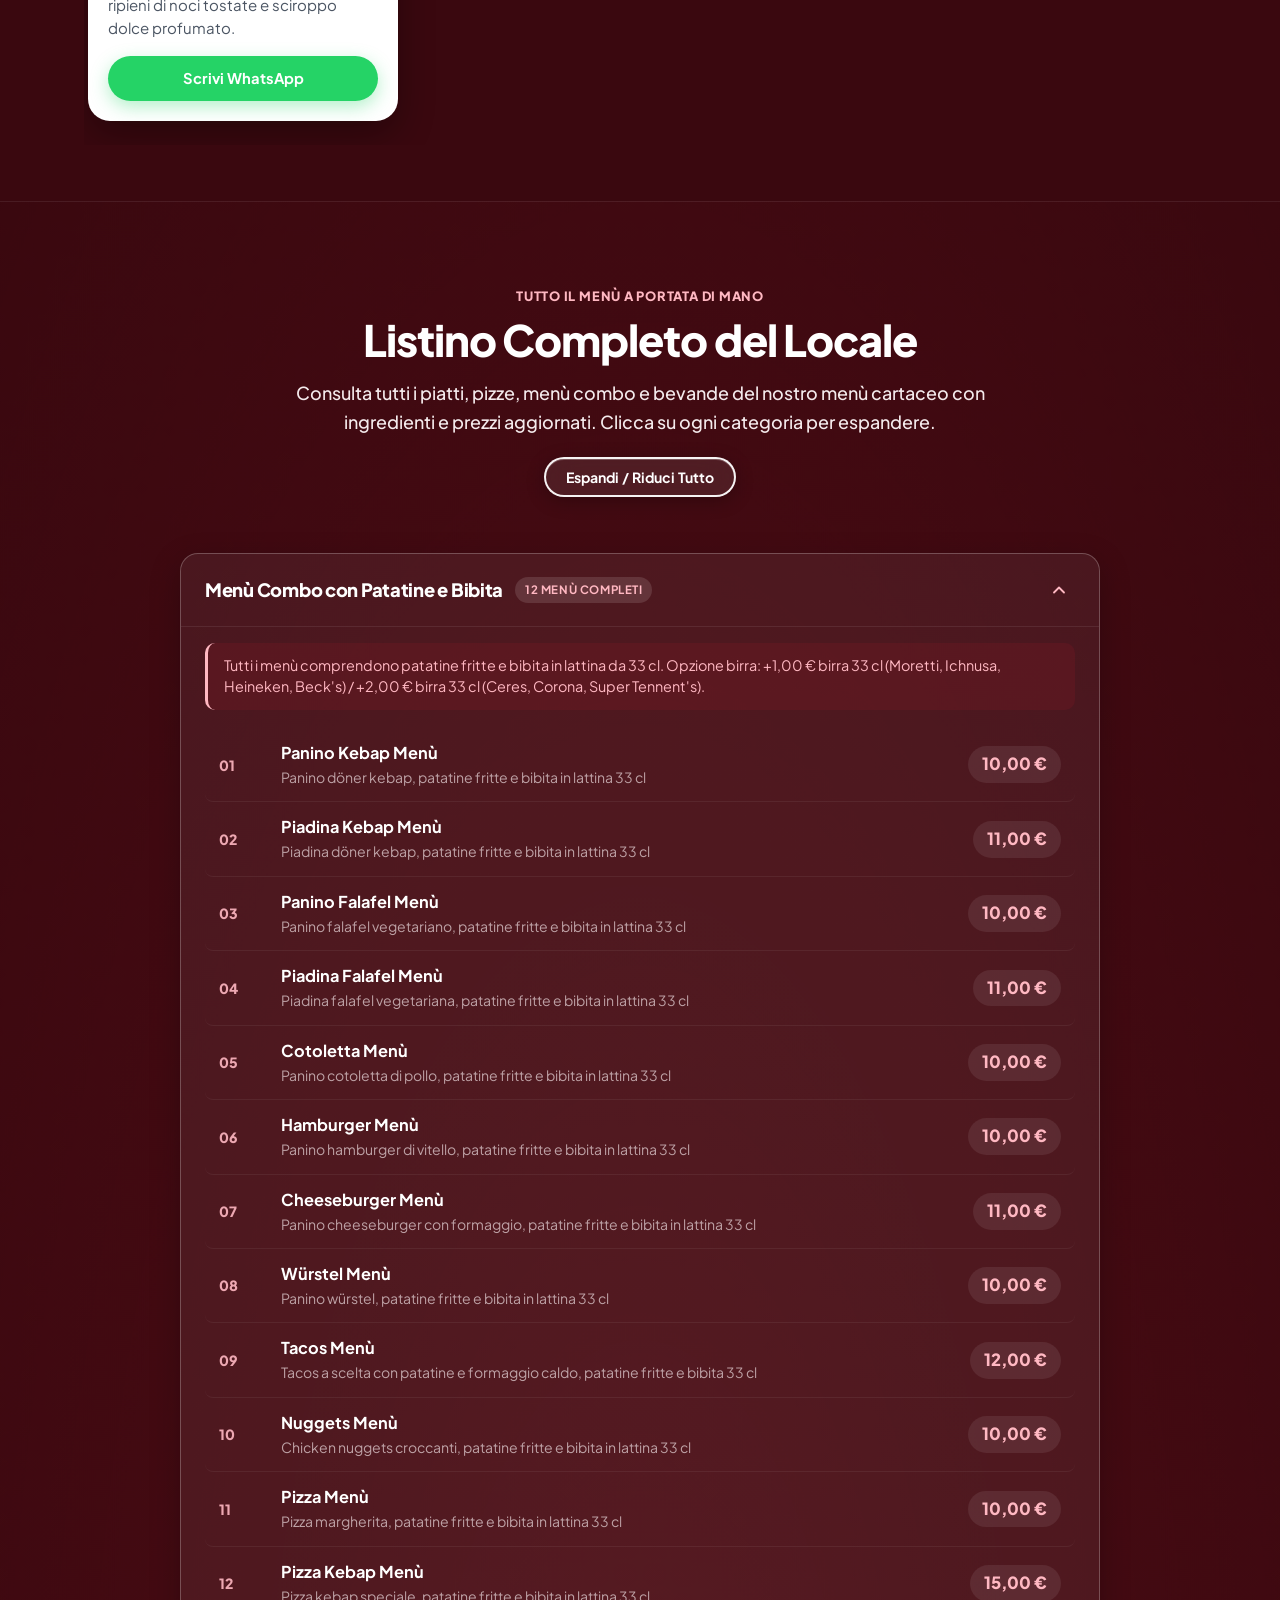
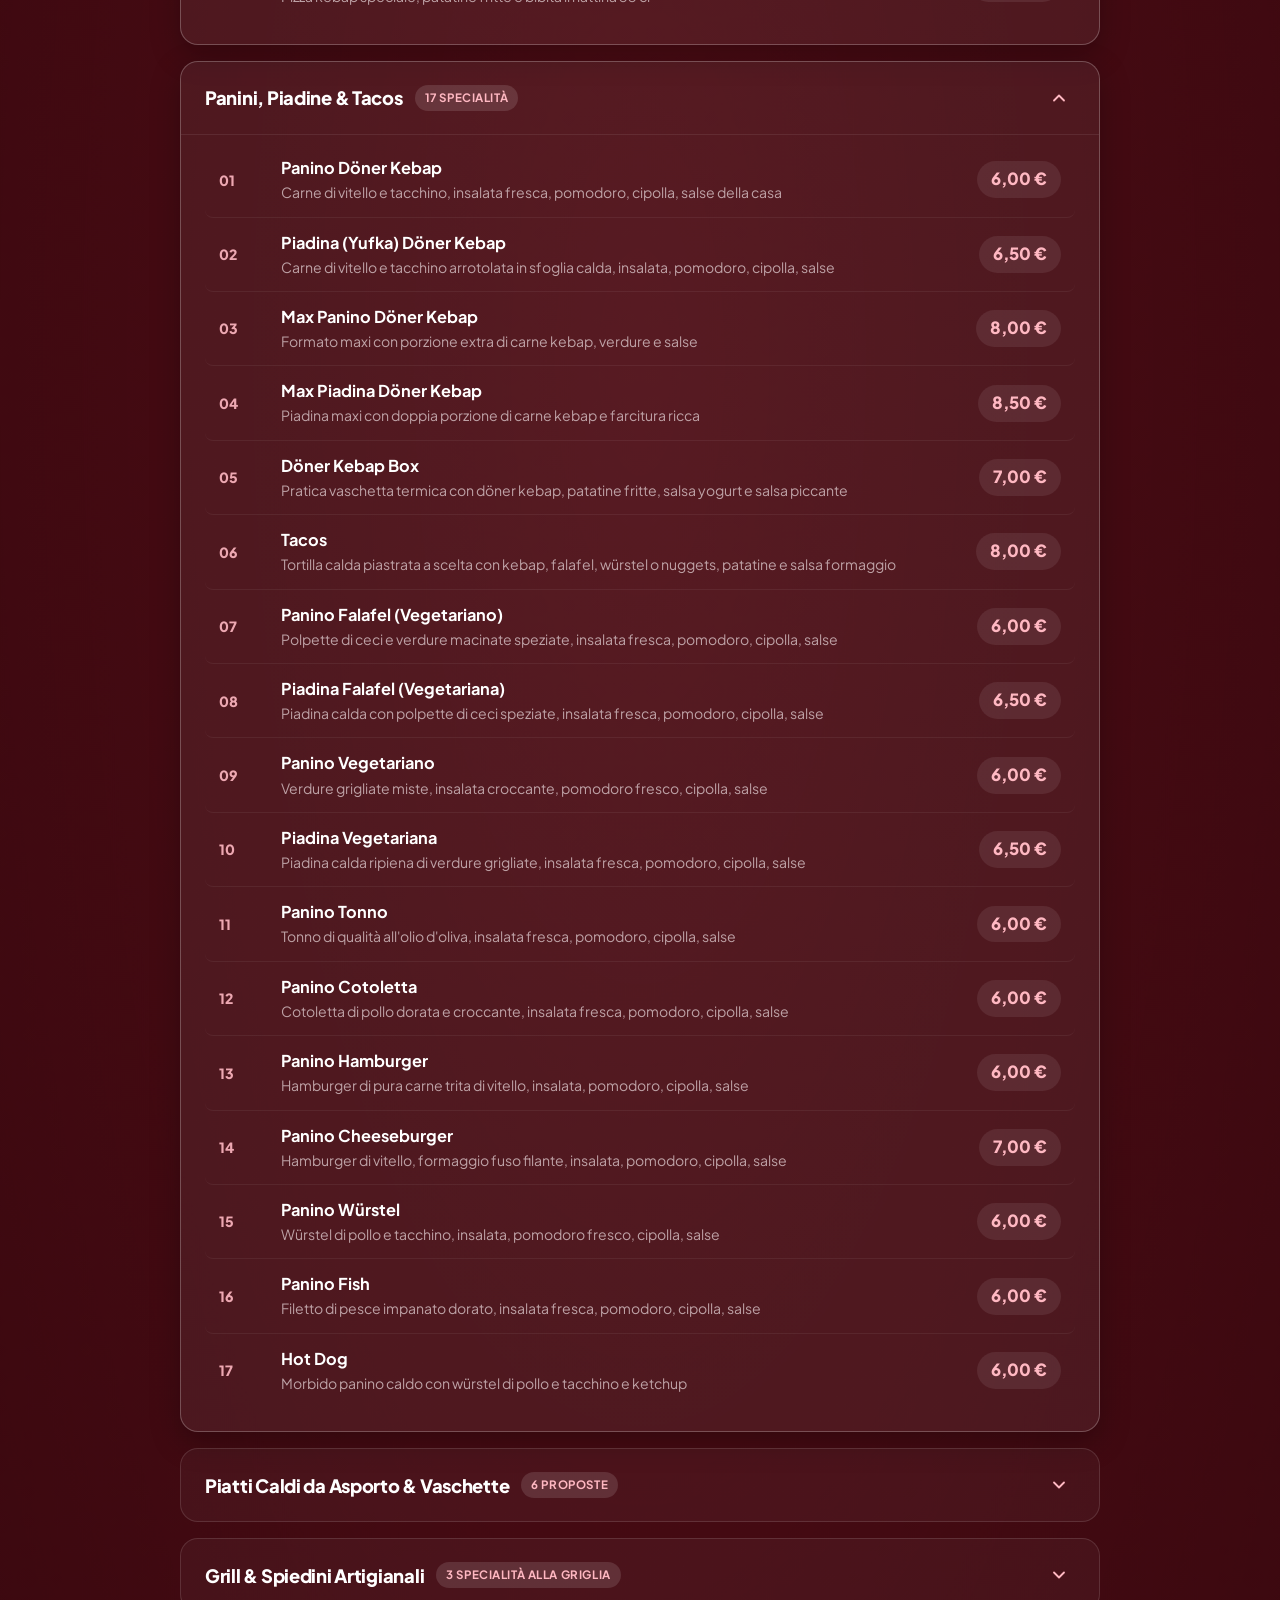
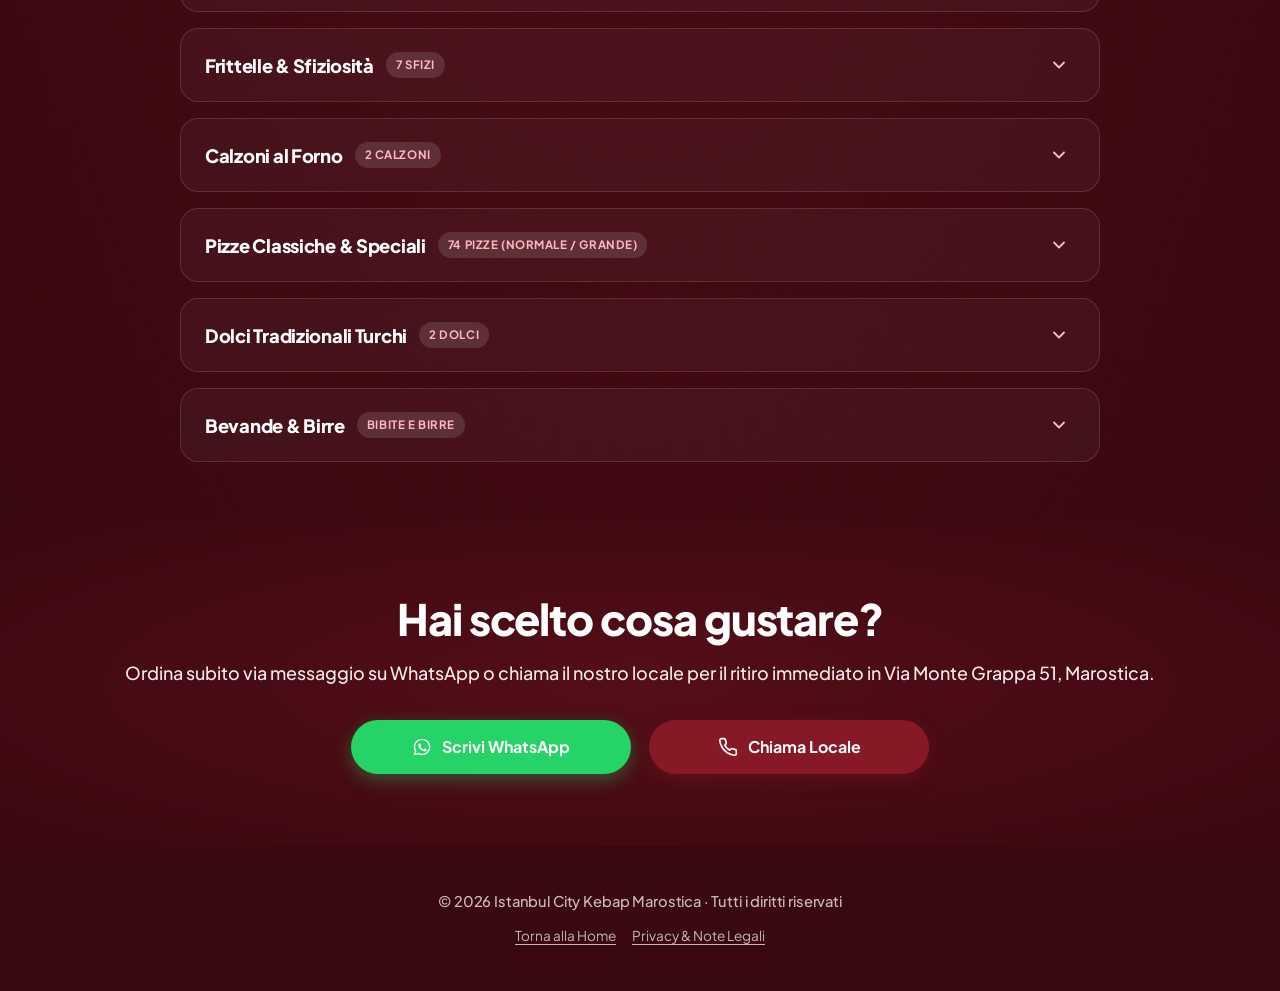
==== commit 556edada: "fix" ====
--- a/menu.html
+++ b/menu.html
@@ -35,7 +35,313 @@
   <link rel="preconnect" href="https://fonts.gstatic.com" crossorigin>
   <link href="https://fonts.googleapis.com/css2?family=Plus+Jakarta+Sans:wght@400;500;600;700;800&display=swap" rel="stylesheet">
 
-  <link rel="stylesheet" href="styles.css?v=2.6" />
+  <link rel="stylesheet" href="styles.css?v=3.2" />
+<style>
+.section-text-menu {
+  background: radial-gradient(ellipse at center, rgba(135, 25, 39, 0.25) 0%, rgba(58, 8, 15, 0.98) 100%);
+  padding: 80px 0 60px;
+  border-top: 1px solid rgba(255, 255, 255, 0.08);
+}
+.listino-quick-actions {
+  margin-top: 20px;
+  display: flex;
+  justify-content: center;
+}
+.menu-accordions-wrap {
+  display: flex;
+  flex-direction: column;
+  gap: 16px;
+  max-width: 920px;
+  margin: 0 auto;
+}
+.menu-accordion {
+  background: rgba(255, 255, 255, 0.04);
+  border: 1px solid rgba(255, 255, 255, 0.12);
+  border-radius: 18px;
+  overflow: hidden;
+  transition: background 0.2s ease, border-color 0.2s ease, box-shadow 0.2s ease;
+}
+.menu-accordion:hover {
+  background: rgba(255, 255, 255, 0.06);
+  border-color: rgba(255, 255, 255, 0.18);
+}
+.menu-accordion[open] {
+  background: rgba(255, 255, 255, 0.06);
+  border-color: rgba(255, 255, 255, 0.24);
+  box-shadow: 0 10px 30px rgba(0, 0, 0, 0.25);
+}
+summary.menu-accordion-summary {
+  display: flex !important;
+  align-items: center !important;
+  justify-content: space-between !important;
+  padding: 20px 24px;
+  cursor: pointer;
+  list-style: none !important;
+  list-style-type: none !important;
+  outline: none;
+  user-select: none;
+  gap: 16px;
+  -webkit-tap-highlight-color: transparent;
+}
+summary.menu-accordion-summary::-webkit-details-marker {
+  display: none !important;
+  width: 0 !important;
+  height: 0 !important;
+}
+summary.menu-accordion-summary::marker {
+  display: none !important;
+  content: "" !important;
+}
+.summary-left {
+  display: flex;
+  align-items: center;
+  gap: 12px;
+  flex-wrap: wrap;
+  flex: 1;
+}
+.summary-title {
+  font-size: 1.15rem;
+  font-weight: 800;
+  letter-spacing: -0.015em;
+  color: #ffffff;
+}
+.summary-badge {
+  font-size: 0.72rem;
+  font-weight: 700;
+  text-transform: uppercase;
+  letter-spacing: 0.05em;
+  padding: 4px 10px;
+  border-radius: 999px;
+  background: rgba(255, 255, 255, 0.12);
+  color: #ffb8c2;
+}
+.summary-icon {
+  width: 32px !important;
+  height: 32px !important;
+  min-width: 32px !important;
+  max-width: 32px !important;
+  display: flex !important;
+  align-items: center !important;
+  justify-content: center !important;
+  color: #ffb8c2 !important;
+  transition: transform 0.3s cubic-bezier(0.16, 1, 0.3, 1) !important;
+  flex-shrink: 0 !important;
+}
+.summary-icon svg {
+  width: 20px !important;
+  height: 20px !important;
+  min-width: 20px !important;
+  max-width: 20px !important;
+  display: block !important;
+}
+.menu-accordion[open] .summary-icon {
+  transform: rotate(180deg) !important;
+}
+.menu-accordion-content {
+  padding: 8px 24px 24px;
+  border-top: 1px solid rgba(255, 255, 255, 0.08);
+}
+.accordion-cat-note {
+  font-size: 0.9rem;
+  color: #ffb8c2;
+  line-height: 1.5;
+  padding: 12px 16px;
+  background: rgba(135, 25, 39, 0.22);
+  border-radius: 10px;
+  border-left: 3px solid #ffb8c2;
+  margin-bottom: 18px;
+  margin-top: 8px;
+}
+.menu-items-list {
+  display: flex;
+  flex-direction: column;
+}
+.list-table-header {
+  display: grid;
+  grid-template-columns: 46px 1fr 180px;
+  padding: 10px 14px;
+  font-size: 0.78rem;
+  font-weight: 800;
+  text-transform: uppercase;
+  letter-spacing: 0.06em;
+  color: var(--text-muted);
+  border-bottom: 1px solid rgba(255, 255, 255, 0.12);
+  margin-bottom: 6px;
+}
+.col-price-pair {
+  text-align: right;
+}
+.list-item-row {
+  display: grid;
+  grid-template-columns: 46px 1fr auto;
+  align-items: center;
+  gap: 16px;
+  padding: 14px;
+  border-bottom: 1px solid rgba(255, 255, 255, 0.06);
+  transition: background 0.2s ease;
+  border-radius: 8px;
+}
+.list-item-row:last-child {
+  border-bottom: none;
+}
+.list-item-row:hover {
+  background: rgba(255, 255, 255, 0.04);
+}
+.item-num {
+  font-size: 0.88rem;
+  font-weight: 800;
+  color: #ffb8c2;
+  opacity: 0.9;
+}
+.item-info {
+  display: flex;
+  flex-direction: column;
+  gap: 3px;
+}
+.item-name {
+  font-size: 1.02rem;
+  font-weight: 700;
+  color: #ffffff;
+  line-height: 1.35;
+}
+.item-desc {
+  font-size: 0.88rem;
+  color: #c9b0b4;
+  line-height: 1.45;
+  opacity: 0.9;
+}
+.item-price-single {
+  font-size: 1.05rem;
+  font-weight: 800;
+  color: #ffb8c2;
+  white-space: nowrap;
+  padding: 5px 14px;
+  background: rgba(255, 255, 255, 0.08);
+  border-radius: 999px;
+}
+.pizza-row {
+  grid-template-columns: 46px 1fr 180px;
+}
+.item-prices-dual {
+  display: flex;
+  justify-content: flex-end;
+  gap: 8px;
+  align-items: center;
+  white-space: nowrap;
+}
+.price-pill {
+  font-size: 0.88rem;
+  font-weight: 800;
+  padding: 4px 10px;
+  border-radius: 999px;
+  display: inline-flex;
+  align-items: center;
+  gap: 5px;
+}
+.price-pill small {
+  font-size: 0.68rem;
+  font-weight: 700;
+  opacity: 0.8;
+  text-transform: uppercase;
+}
+.price-pill.normal {
+  background: rgba(255, 255, 255, 0.09);
+  color: #ffffff;
+}
+.price-pill.big {
+  background: rgba(135, 25, 39, 0.45);
+  border: 1px solid rgba(255, 184, 194, 0.3);
+  color: #ffb8c2;
+}
+@media (max-width: 768px) {
+  .section-text-menu {
+    padding: 46px 0 36px;
+  }
+  summary.menu-accordion-summary {
+    padding: 16px 16px;
+    gap: 10px;
+  }
+  .summary-left {
+    gap: 8px;
+  }
+  .summary-title {
+    font-size: 1.02rem;
+  }
+  .summary-badge {
+    font-size: 0.66rem;
+    padding: 3px 8px;
+  }
+  .summary-icon {
+    width: 26px !important;
+    height: 26px !important;
+    min-width: 26px !important;
+    max-width: 26px !important;
+  }
+  .summary-icon svg {
+    width: 18px !important;
+    height: 18px !important;
+    min-width: 18px !important;
+    max-width: 18px !important;
+  }
+  .menu-accordion-content {
+    padding: 4px 12px 18px;
+  }
+  .accordion-cat-note {
+    font-size: 0.82rem;
+    padding: 10px 12px;
+    margin-bottom: 12px;
+  }
+  .list-table-header {
+    display: none;
+  }
+  .list-item-row {
+    grid-template-columns: 30px 1fr;
+    gap: 6px 10px;
+    padding: 12px 6px;
+  }
+  .list-item-row .item-num {
+    grid-row: 1 / 3;
+    align-self: flex-start;
+    padding-top: 2px;
+  }
+  .list-item-row .item-info {
+    grid-column: 2 / 3;
+  }
+  .list-item-row .item-price-single {
+    grid-column: 2 / 3;
+    justify-self: flex-start;
+    margin-top: 4px;
+    font-size: 0.92rem;
+    padding: 3px 10px;
+  }
+  .pizza-row {
+    grid-template-columns: 30px 1fr;
+    gap: 6px 10px;
+    padding: 12px 6px;
+  }
+  .pizza-row .item-num {
+    grid-row: 1 / 3;
+    align-self: flex-start;
+    padding-top: 2px;
+  }
+  .pizza-row .item-info {
+    grid-column: 2 / 3;
+  }
+  .pizza-row .item-prices-dual {
+    grid-column: 2 / 3;
+    justify-content: flex-start;
+    margin-top: 6px;
+    gap: 6px;
+  }
+  .item-name {
+    font-size: 0.96rem;
+  }
+  .item-desc {
+    font-size: 0.82rem;
+    line-height: 1.4;
+  }
+}
+</style>
 </head>
 <body class="menu-page">
 
@@ -532,7 +838,7 @@
               <span class="summary-badge">12 Menù Completi</span>
             </div>
             <div class="summary-icon">
-              <svg viewBox="0 0 24 24" fill="none" stroke="currentColor" stroke-width="2.2" stroke-linecap="round" stroke-linejoin="round" aria-hidden="true"><polyline points="6 9 12 15 18 9"/></svg>
+              <svg width="20" height="20" viewBox="0 0 24 24" fill="none" stroke="currentColor" stroke-width="2.2" stroke-linecap="round" stroke-linejoin="round" aria-hidden="true" style="width:20px;height:20px;min-width:20px;max-width:20px;display:block;"><polyline points="6 9 12 15 18 9"/></svg>
             </div>
           </summary>
           <div class="menu-accordion-content">
@@ -645,7 +951,7 @@
               <span class="summary-badge">17 Specialità</span>
             </div>
             <div class="summary-icon">
-              <svg viewBox="0 0 24 24" fill="none" stroke="currentColor" stroke-width="2.2" stroke-linecap="round" stroke-linejoin="round" aria-hidden="true"><polyline points="6 9 12 15 18 9"/></svg>
+              <svg width="20" height="20" viewBox="0 0 24 24" fill="none" stroke="currentColor" stroke-width="2.2" stroke-linecap="round" stroke-linejoin="round" aria-hidden="true" style="width:20px;height:20px;min-width:20px;max-width:20px;display:block;"><polyline points="6 9 12 15 18 9"/></svg>
             </div>
           </summary>
           <div class="menu-accordion-content">
@@ -798,7 +1104,7 @@
               <span class="summary-badge">6 Proposte</span>
             </div>
             <div class="summary-icon">
-              <svg viewBox="0 0 24 24" fill="none" stroke="currentColor" stroke-width="2.2" stroke-linecap="round" stroke-linejoin="round" aria-hidden="true"><polyline points="6 9 12 15 18 9"/></svg>
+              <svg width="20" height="20" viewBox="0 0 24 24" fill="none" stroke="currentColor" stroke-width="2.2" stroke-linecap="round" stroke-linejoin="round" aria-hidden="true" style="width:20px;height:20px;min-width:20px;max-width:20px;display:block;"><polyline points="6 9 12 15 18 9"/></svg>
             </div>
           </summary>
           <div class="menu-accordion-content">
@@ -863,7 +1169,7 @@
               <span class="summary-badge">3 Specialità alla Griglia</span>
             </div>
             <div class="summary-icon">
-              <svg viewBox="0 0 24 24" fill="none" stroke="currentColor" stroke-width="2.2" stroke-linecap="round" stroke-linejoin="round" aria-hidden="true"><polyline points="6 9 12 15 18 9"/></svg>
+              <svg width="20" height="20" viewBox="0 0 24 24" fill="none" stroke="currentColor" stroke-width="2.2" stroke-linecap="round" stroke-linejoin="round" aria-hidden="true" style="width:20px;height:20px;min-width:20px;max-width:20px;display:block;"><polyline points="6 9 12 15 18 9"/></svg>
             </div>
           </summary>
           <div class="menu-accordion-content">
@@ -904,7 +1210,7 @@
               <span class="summary-badge">7 Sfizi</span>
             </div>
             <div class="summary-icon">
-              <svg viewBox="0 0 24 24" fill="none" stroke="currentColor" stroke-width="2.2" stroke-linecap="round" stroke-linejoin="round" aria-hidden="true"><polyline points="6 9 12 15 18 9"/></svg>
+              <svg width="20" height="20" viewBox="0 0 24 24" fill="none" stroke="currentColor" stroke-width="2.2" stroke-linecap="round" stroke-linejoin="round" aria-hidden="true" style="width:20px;height:20px;min-width:20px;max-width:20px;display:block;"><polyline points="6 9 12 15 18 9"/></svg>
             </div>
           </summary>
           <div class="menu-accordion-content">
@@ -977,7 +1283,7 @@
               <span class="summary-badge">2 Calzoni</span>
             </div>
             <div class="summary-icon">
-              <svg viewBox="0 0 24 24" fill="none" stroke="currentColor" stroke-width="2.2" stroke-linecap="round" stroke-linejoin="round" aria-hidden="true"><polyline points="6 9 12 15 18 9"/></svg>
+              <svg width="20" height="20" viewBox="0 0 24 24" fill="none" stroke="currentColor" stroke-width="2.2" stroke-linecap="round" stroke-linejoin="round" aria-hidden="true" style="width:20px;height:20px;min-width:20px;max-width:20px;display:block;"><polyline points="6 9 12 15 18 9"/></svg>
             </div>
           </summary>
           <div class="menu-accordion-content">
@@ -1010,7 +1316,7 @@
               <span class="summary-badge">74 Pizze (Normale / Grande)</span>
             </div>
             <div class="summary-icon">
-              <svg viewBox="0 0 24 24" fill="none" stroke="currentColor" stroke-width="2.2" stroke-linecap="round" stroke-linejoin="round" aria-hidden="true"><polyline points="6 9 12 15 18 9"/></svg>
+              <svg width="20" height="20" viewBox="0 0 24 24" fill="none" stroke="currentColor" stroke-width="2.2" stroke-linecap="round" stroke-linejoin="round" aria-hidden="true" style="width:20px;height:20px;min-width:20px;max-width:20px;display:block;"><polyline points="6 9 12 15 18 9"/></svg>
             </div>
           </summary>
           <div class="menu-accordion-content">
@@ -1846,7 +2152,7 @@
               <span class="summary-badge">2 Dolci</span>
             </div>
             <div class="summary-icon">
-              <svg viewBox="0 0 24 24" fill="none" stroke="currentColor" stroke-width="2.2" stroke-linecap="round" stroke-linejoin="round" aria-hidden="true"><polyline points="6 9 12 15 18 9"/></svg>
+              <svg width="20" height="20" viewBox="0 0 24 24" fill="none" stroke="currentColor" stroke-width="2.2" stroke-linecap="round" stroke-linejoin="round" aria-hidden="true" style="width:20px;height:20px;min-width:20px;max-width:20px;display:block;"><polyline points="6 9 12 15 18 9"/></svg>
             </div>
           </summary>
           <div class="menu-accordion-content">
@@ -1879,7 +2185,7 @@
               <span class="summary-badge">Bibite e Birre</span>
             </div>
             <div class="summary-icon">
-              <svg viewBox="0 0 24 24" fill="none" stroke="currentColor" stroke-width="2.2" stroke-linecap="round" stroke-linejoin="round" aria-hidden="true"><polyline points="6 9 12 15 18 9"/></svg>
+              <svg width="20" height="20" viewBox="0 0 24 24" fill="none" stroke="currentColor" stroke-width="2.2" stroke-linecap="round" stroke-linejoin="round" aria-hidden="true" style="width:20px;height:20px;min-width:20px;max-width:20px;display:block;"><polyline points="6 9 12 15 18 9"/></svg>
             </div>
           </summary>
           <div class="menu-accordion-content">
@@ -2024,6 +2330,6 @@
     </div>
   </div>
 
-  <script src="script.js?v=2.6"></script>
+  <script src="script.js?v=3.2"></script>
 </body>
 </html>
--- a/styles.css
+++ b/styles.css
@@ -1636,69 +1636,84 @@
   box-shadow: 0 10px 30px rgba(0, 0, 0, 0.25);
 }
 
-.menu-accordion-summary {
-  display: flex;
-  align-items: center;
-  justify-content: space-between;
-  padding: 20px 26px;
+summary.menu-accordion-summary {
+  display: flex !important;
+  align-items: center !important;
+  justify-content: space-between !important;
+  padding: 20px 24px;
   cursor: pointer;
-  list-style: none;
+  list-style: none !important;
+  list-style-type: none !important;
   outline: none;
   user-select: none;
   gap: 16px;
-}
-
-.menu-accordion-summary::-webkit-details-marker {
-  display: none;
+  -webkit-tap-highlight-color: transparent;
+}
+
+summary.menu-accordion-summary::-webkit-details-marker {
+  display: none !important;
+  width: 0 !important;
+  height: 0 !important;
+}
+
+summary.menu-accordion-summary::marker {
+  display: none !important;
+  content: "" !important;
 }
 
 .summary-left {
   display: flex;
   align-items: center;
-  gap: 14px;
+  gap: 12px;
   flex-wrap: wrap;
+  flex: 1;
 }
 
 .summary-title {
-  font-size: 1.18rem;
+  font-size: 1.15rem;
   font-weight: 800;
   letter-spacing: -0.015em;
   color: #ffffff;
 }
 
 .summary-badge {
-  font-size: 0.74rem;
+  font-size: 0.72rem;
   font-weight: 700;
   text-transform: uppercase;
   letter-spacing: 0.05em;
-  padding: 4px 12px;
+  padding: 4px 10px;
   border-radius: var(--radius-full);
   background: rgba(255, 255, 255, 0.12);
   color: #ffb8c2;
 }
 
 .summary-icon {
-  width: 32px;
-  height: 32px;
-  display: flex;
-  align-items: center;
-  justify-content: center;
-  color: #ffb8c2;
-  transition: transform 0.3s cubic-bezier(0.16, 1, 0.3, 1);
-  flex-shrink: 0;
+  width: 32px !important;
+  height: 32px !important;
+  min-width: 32px !important;
+  max-width: 32px !important;
+  display: flex !important;
+  align-items: center !important;
+  justify-content: center !important;
+  color: #ffb8c2 !important;
+  transition: transform 0.3s cubic-bezier(0.16, 1, 0.3, 1) !important;
+  flex-shrink: 0 !important;
 }
 
 .summary-icon svg {
-  width: 20px;
-  height: 20px;
+  width: 20px !important;
+  height: 20px !important;
+  min-width: 20px !important;
+  max-width: 20px !important;
+  display: block !important;
 }
 
 .menu-accordion[open] .summary-icon {
-  transform: rotate(180deg);
+  transform: rotate(180deg) !important;
 }
 
 .menu-accordion-content {
-  padding: 8px 26px 24px;
+  padding: 8px 24px 24px;
   border-top: 1px solid rgba(255, 255, 255, 0.08);
 }
 
@@ -1759,7 +1774,7 @@
   font-size: 0.88rem;
   font-weight: 800;
   color: #ffb8c2;
-  opacity: 0.85;
+  opacity: 0.9;
 }
 
 .item-info {
@@ -1779,7 +1794,7 @@
   font-size: 0.88rem;
   color: var(--text-soft);
   line-height: 1.45;
-  opacity: 0.85;
+  opacity: 0.9;
 }
 
 .item-price-single {
@@ -1787,7 +1802,7 @@
   font-weight: 800;
   color: #ffb8c2;
   white-space: nowrap;
-  padding: 4px 12px;
+  padding: 5px 14px;
   background: rgba(255, 255, 255, 0.08);
   border-radius: var(--radius-full);
 }
@@ -1805,10 +1820,20 @@
 }
 
 .price-pill {
-  font-size: 0.9rem;
+  font-size: 0.88rem;
   font-weight: 800;
   padding: 4px 10px;
   border-radius: var(--radius-full);
+  display: inline-flex;
+  align-items: center;
+  gap: 5px;
+}
+
+.price-pill small {
+  font-size: 0.68rem;
+  font-weight: 700;
+  opacity: 0.8;
+  text-transform: uppercase;
 }
 
 .price-pill.normal {
@@ -1824,51 +1849,108 @@
 
 @media (max-width: 768px) {
   .section-text-menu {
-    padding: 50px 0 40px;
-  }
-
-  .menu-accordion-summary {
-    padding: 16px 18px;
-    gap: 12px;
+    padding: 46px 0 36px;
+  }
+
+  summary.menu-accordion-summary {
+    padding: 16px 16px;
+    gap: 10px;
+  }
+
+  .summary-left {
+    gap: 8px;
   }
 
   .summary-title {
-    font-size: 1.05rem;
+    font-size: 1.02rem;
   }
 
   .summary-badge {
-    font-size: 0.68rem;
+    font-size: 0.66rem;
     padding: 3px 8px;
   }
 
+  .summary-icon {
+    width: 26px !important;
+    height: 26px !important;
+    min-width: 26px !important;
+    max-width: 26px !important;
+  }
+
+  .summary-icon svg {
+    width: 18px !important;
+    height: 18px !important;
+    min-width: 18px !important;
+    max-width: 18px !important;
+  }
+
   .menu-accordion-content {
-    padding: 6px 16px 18px;
+    padding: 4px 12px 18px;
+  }
+
+  .accordion-cat-note {
+    font-size: 0.82rem;
+    padding: 10px 12px;
+    margin-bottom: 12px;
+  }
+
+  .list-table-header {
+    display: none;
   }
 
   .list-item-row {
-    grid-template-columns: 34px 1fr;
-    gap: 10px;
-    padding: 12px 8px;
+    grid-template-columns: 30px 1fr;
+    gap: 6px 10px;
+    padding: 12px 6px;
+  }
+
+  .list-item-row .item-num {
+    grid-row: 1 / 3;
+    align-self: flex-start;
+    padding-top: 2px;
+  }
+
+  .list-item-row .item-info {
+    grid-column: 2 / 3;
   }
 
   .list-item-row .item-price-single {
     grid-column: 2 / 3;
     justify-self: flex-start;
     margin-top: 4px;
-    font-size: 0.95rem;
+    font-size: 0.92rem;
+    padding: 3px 10px;
   }
 
   .pizza-row {
-    grid-template-columns: 34px 1fr;
+    grid-template-columns: 30px 1fr;
+    gap: 6px 10px;
+    padding: 12px 6px;
+  }
+
+  .pizza-row .item-num {
+    grid-row: 1 / 3;
+    align-self: flex-start;
+    padding-top: 2px;
+  }
+
+  .pizza-row .item-info {
+    grid-column: 2 / 3;
   }
 
   .pizza-row .item-prices-dual {
     grid-column: 2 / 3;
     justify-content: flex-start;
     margin-top: 6px;
-  }
-
-  .list-table-header {
-    display: none;
-  }
-}
+    gap: 6px;
+  }
+
+  .item-name {
+    font-size: 0.96rem;
+  }
+
+  .item-desc {
+    font-size: 0.82rem;
+    line-height: 1.4;
+  }
+}
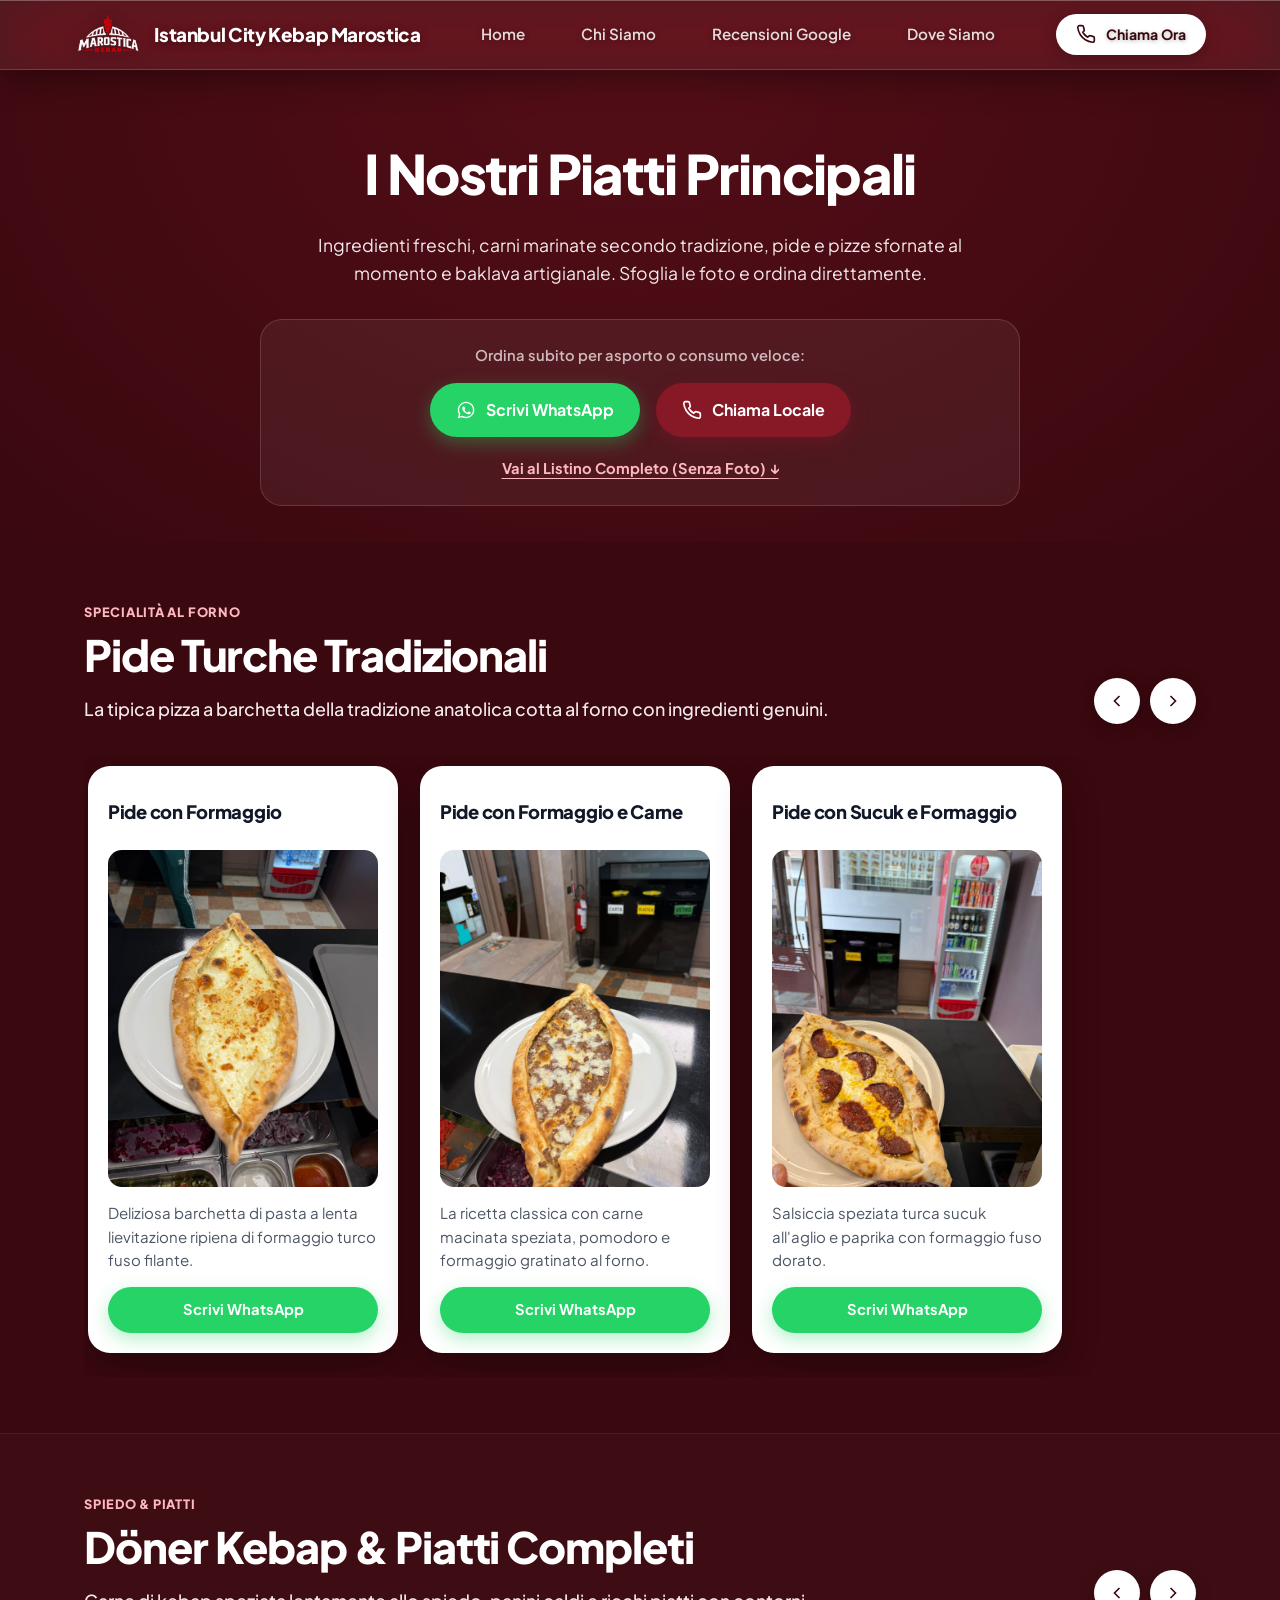
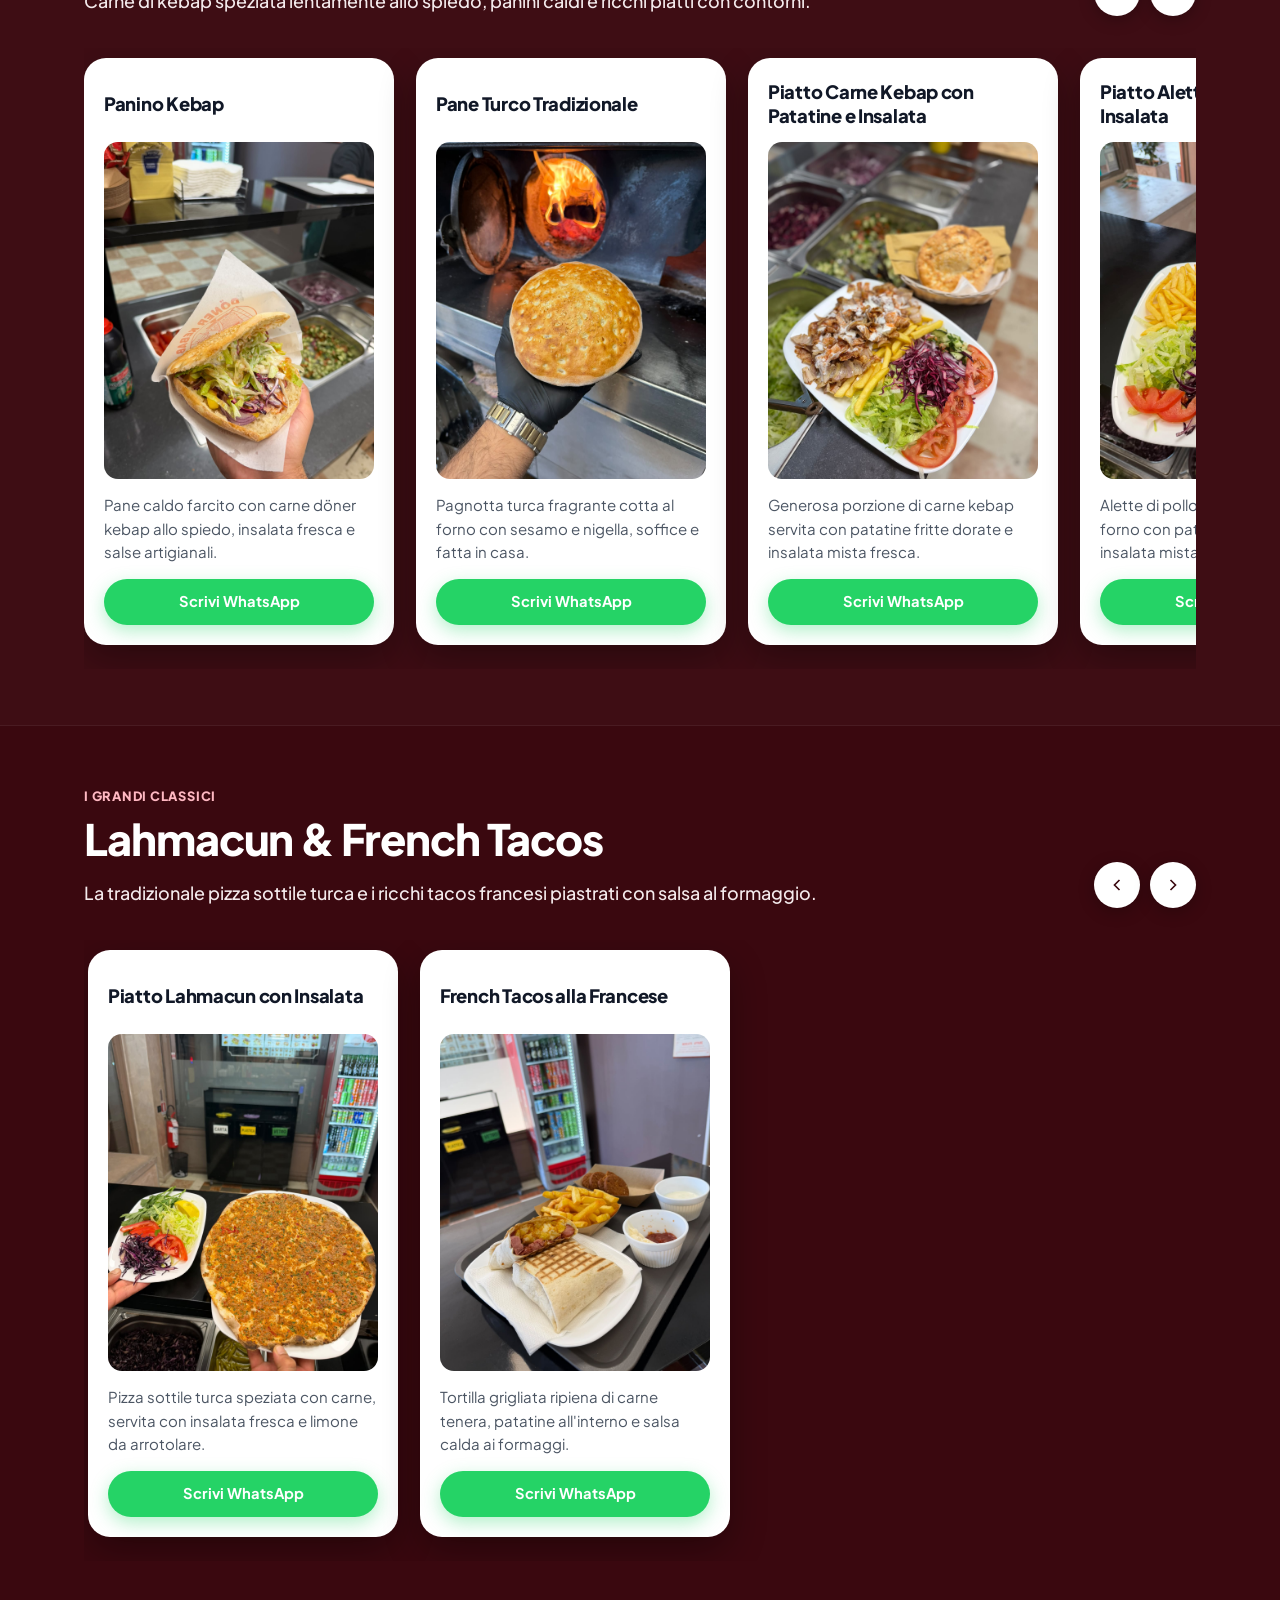
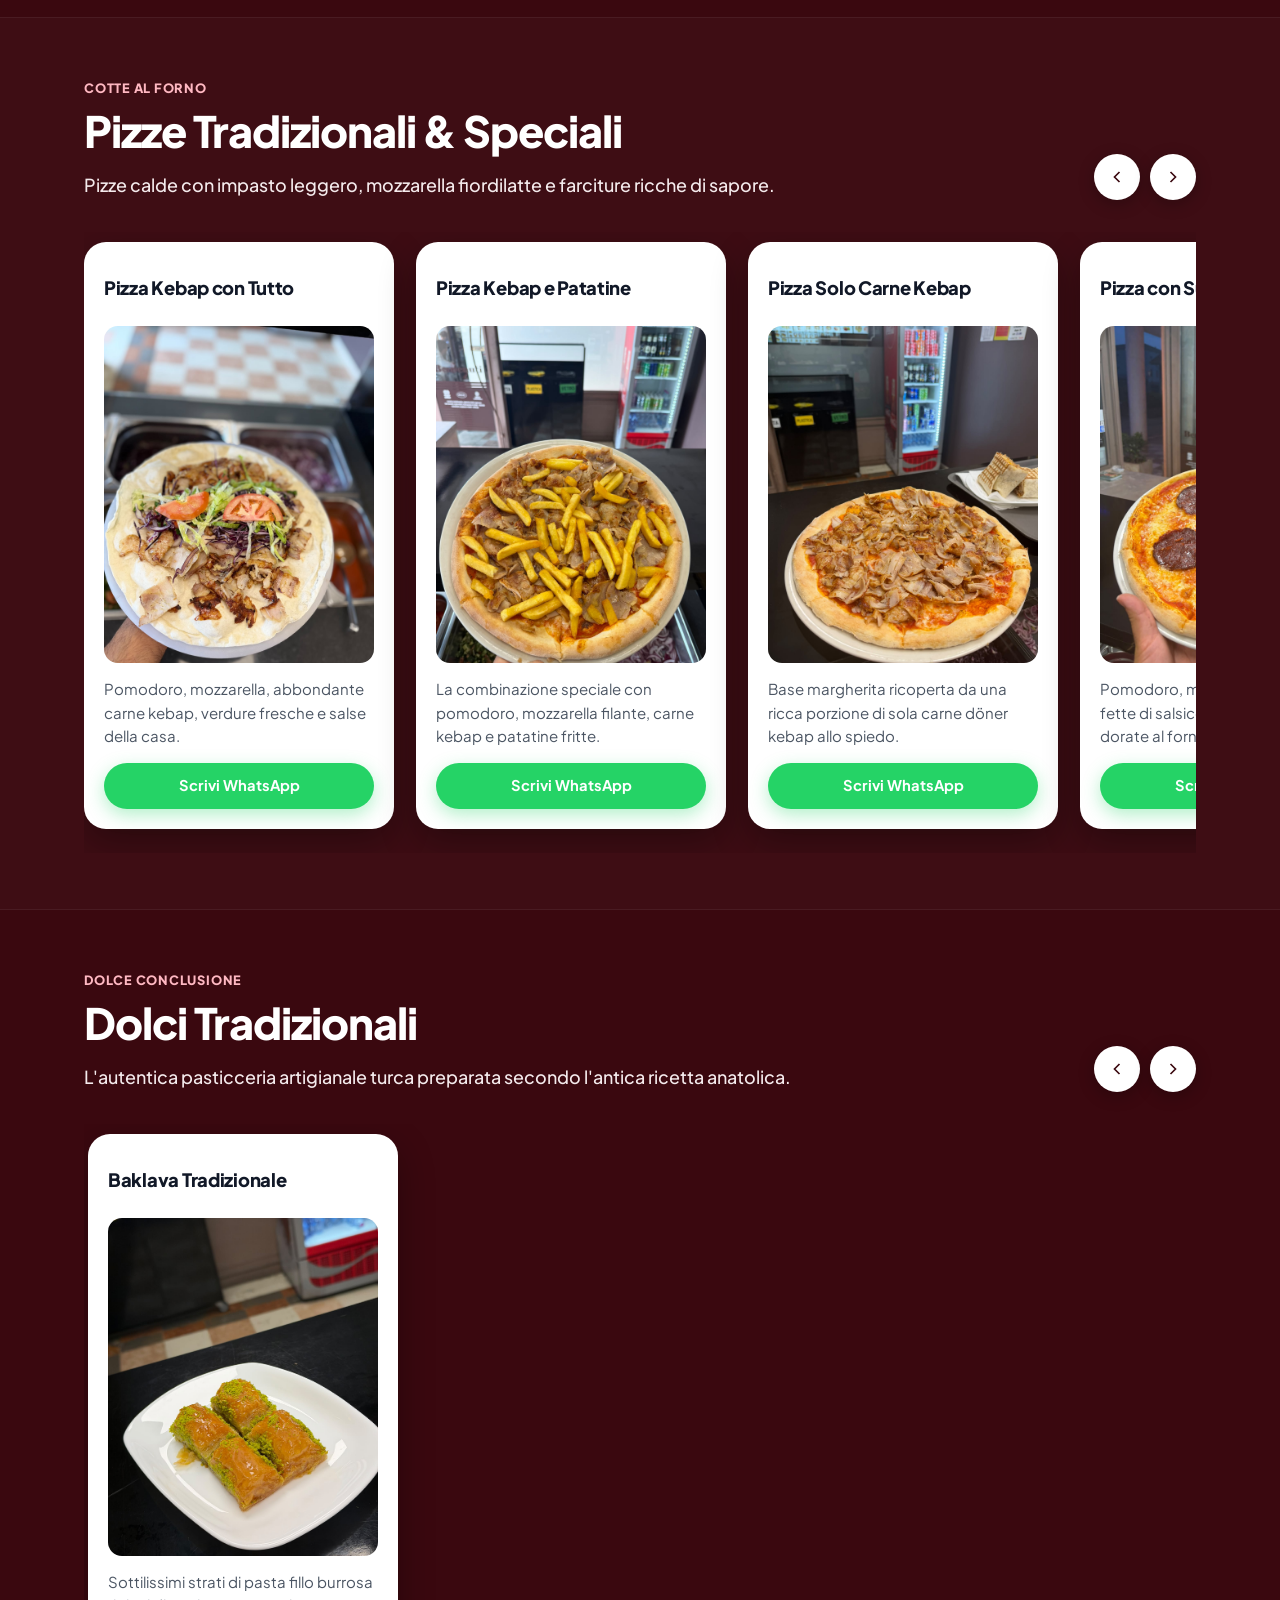
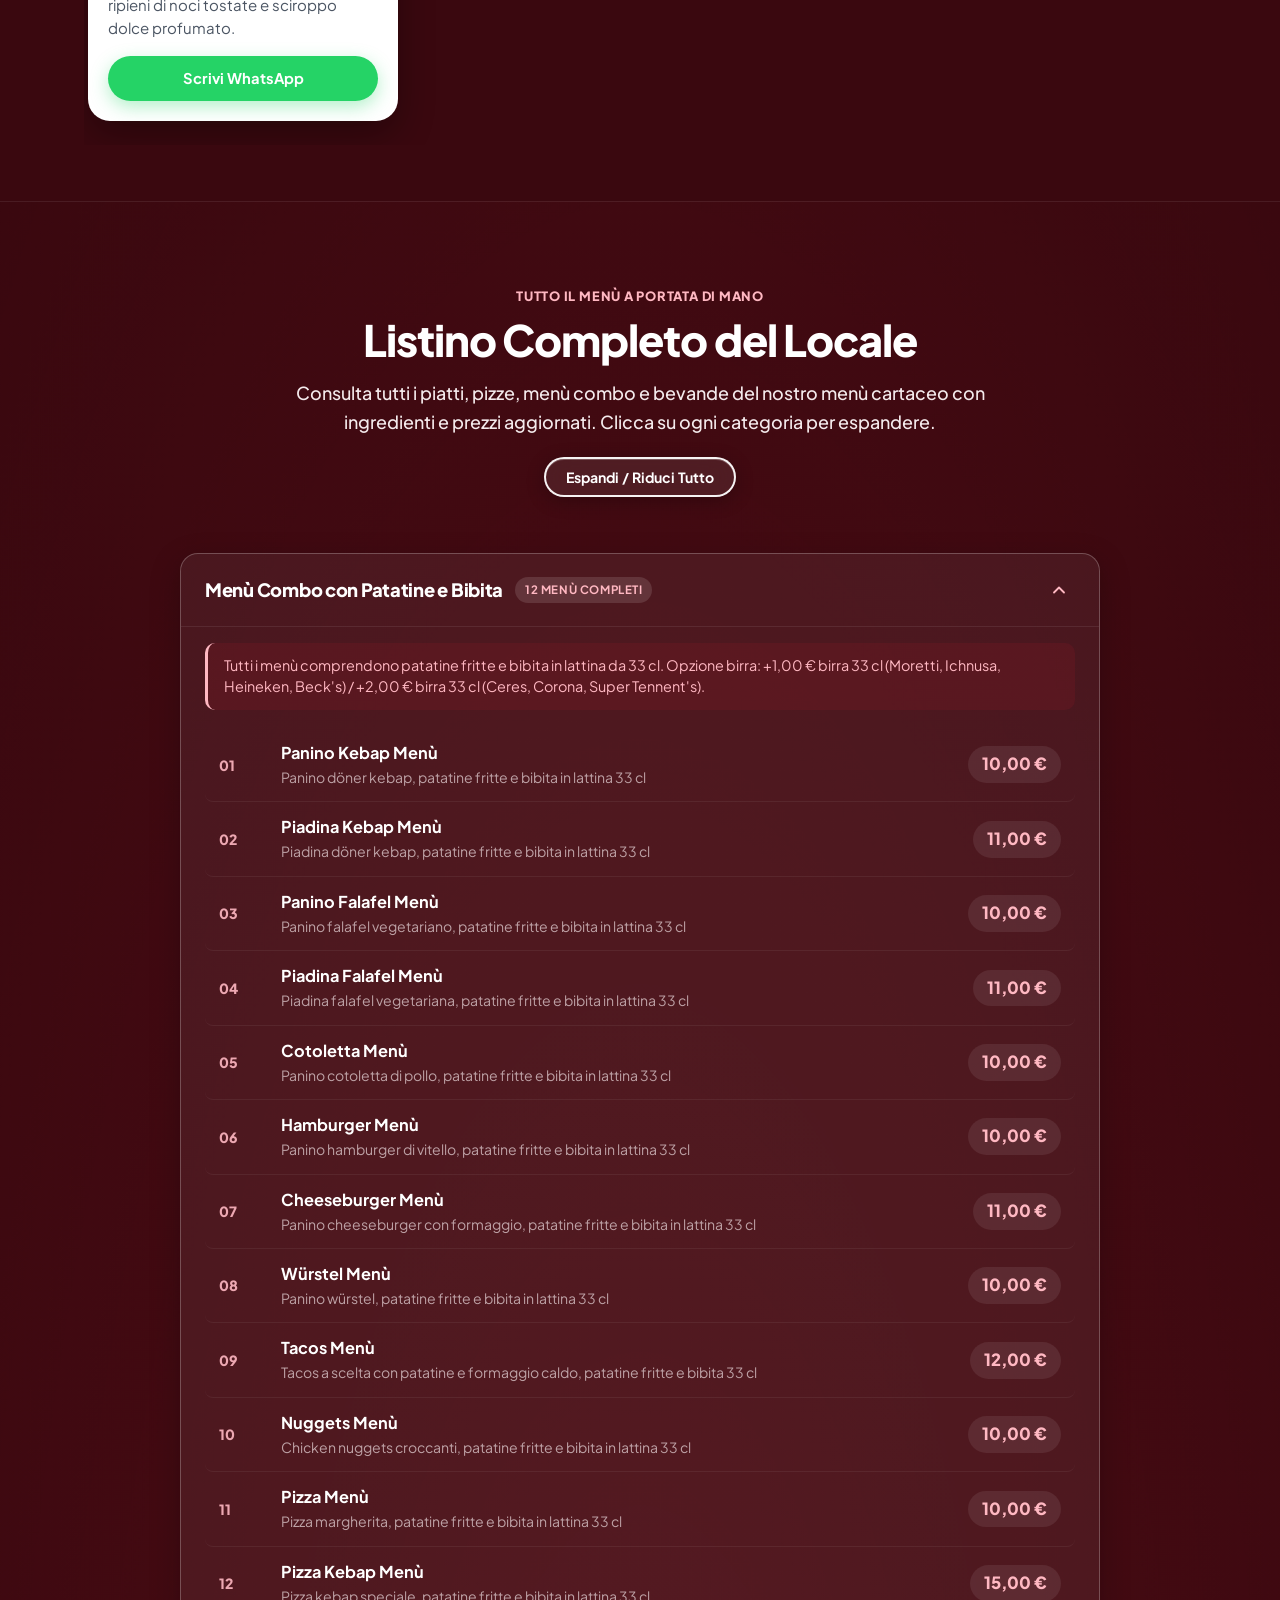
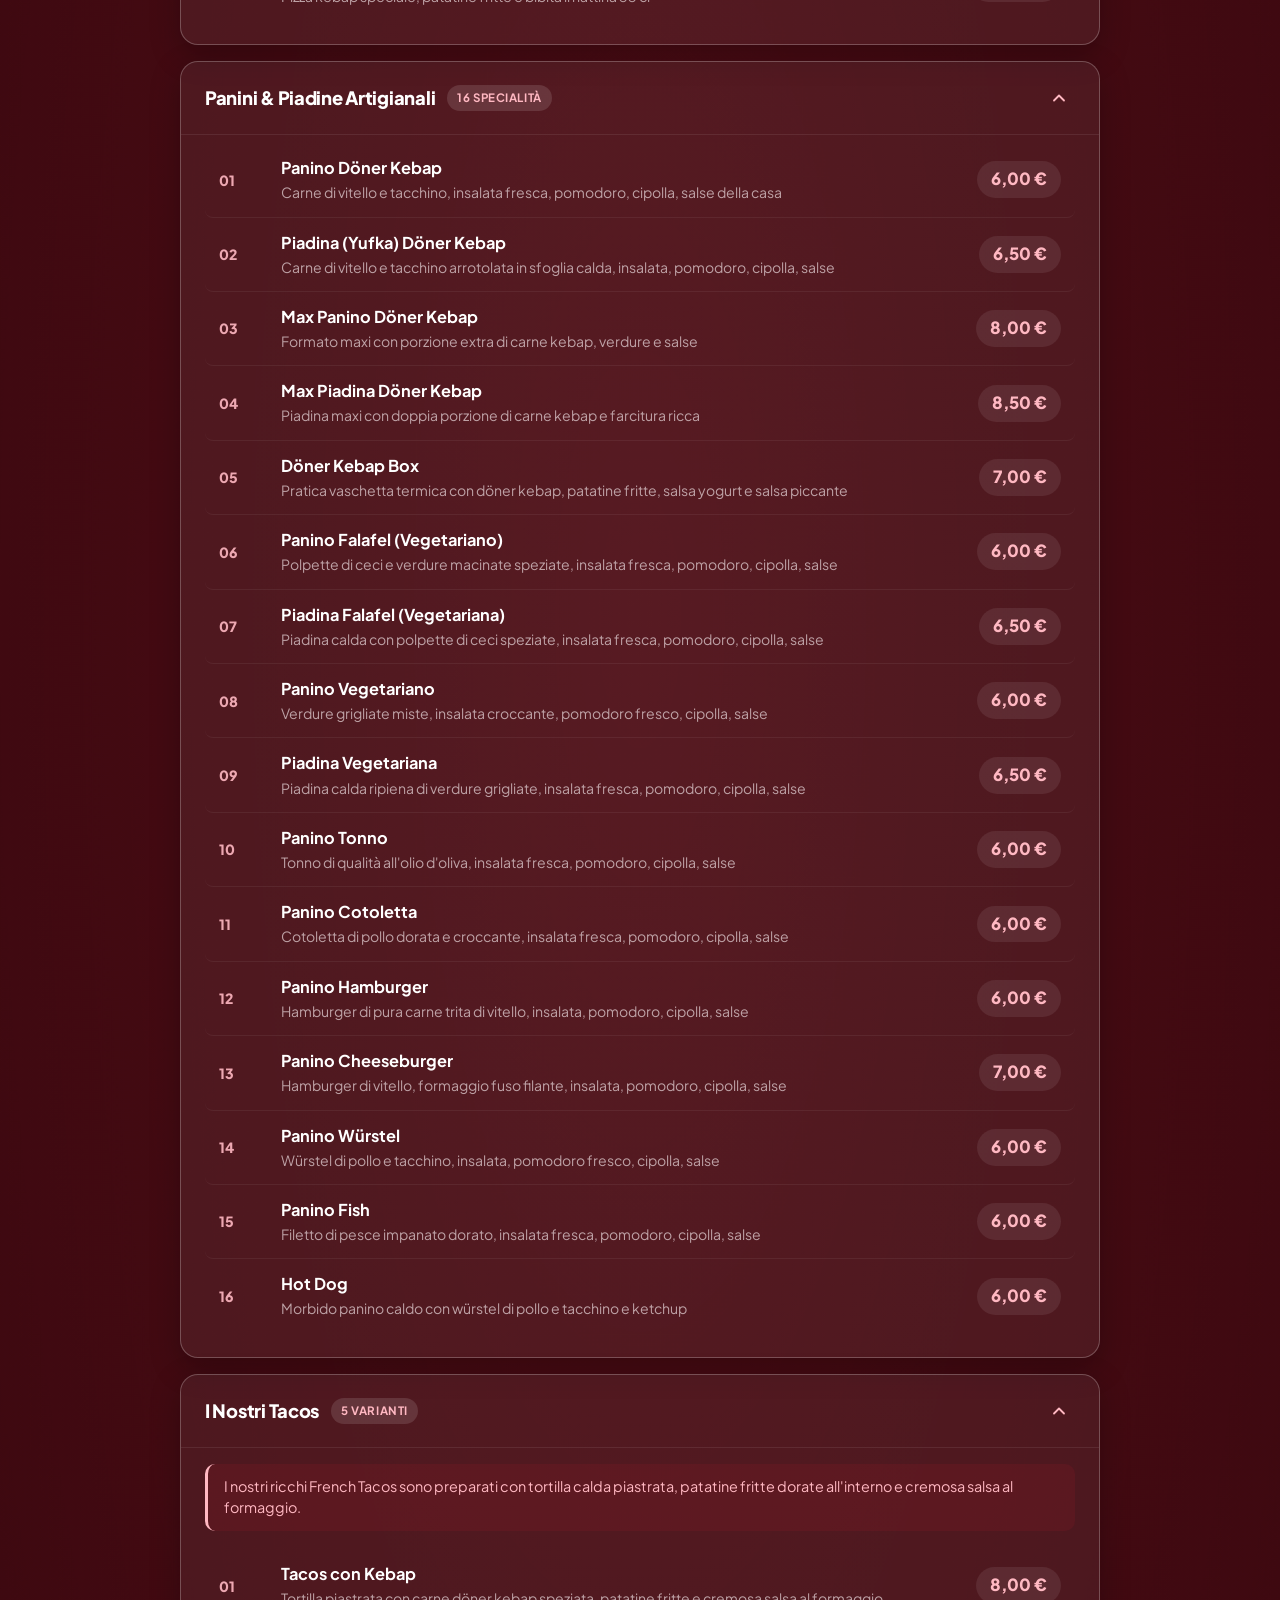
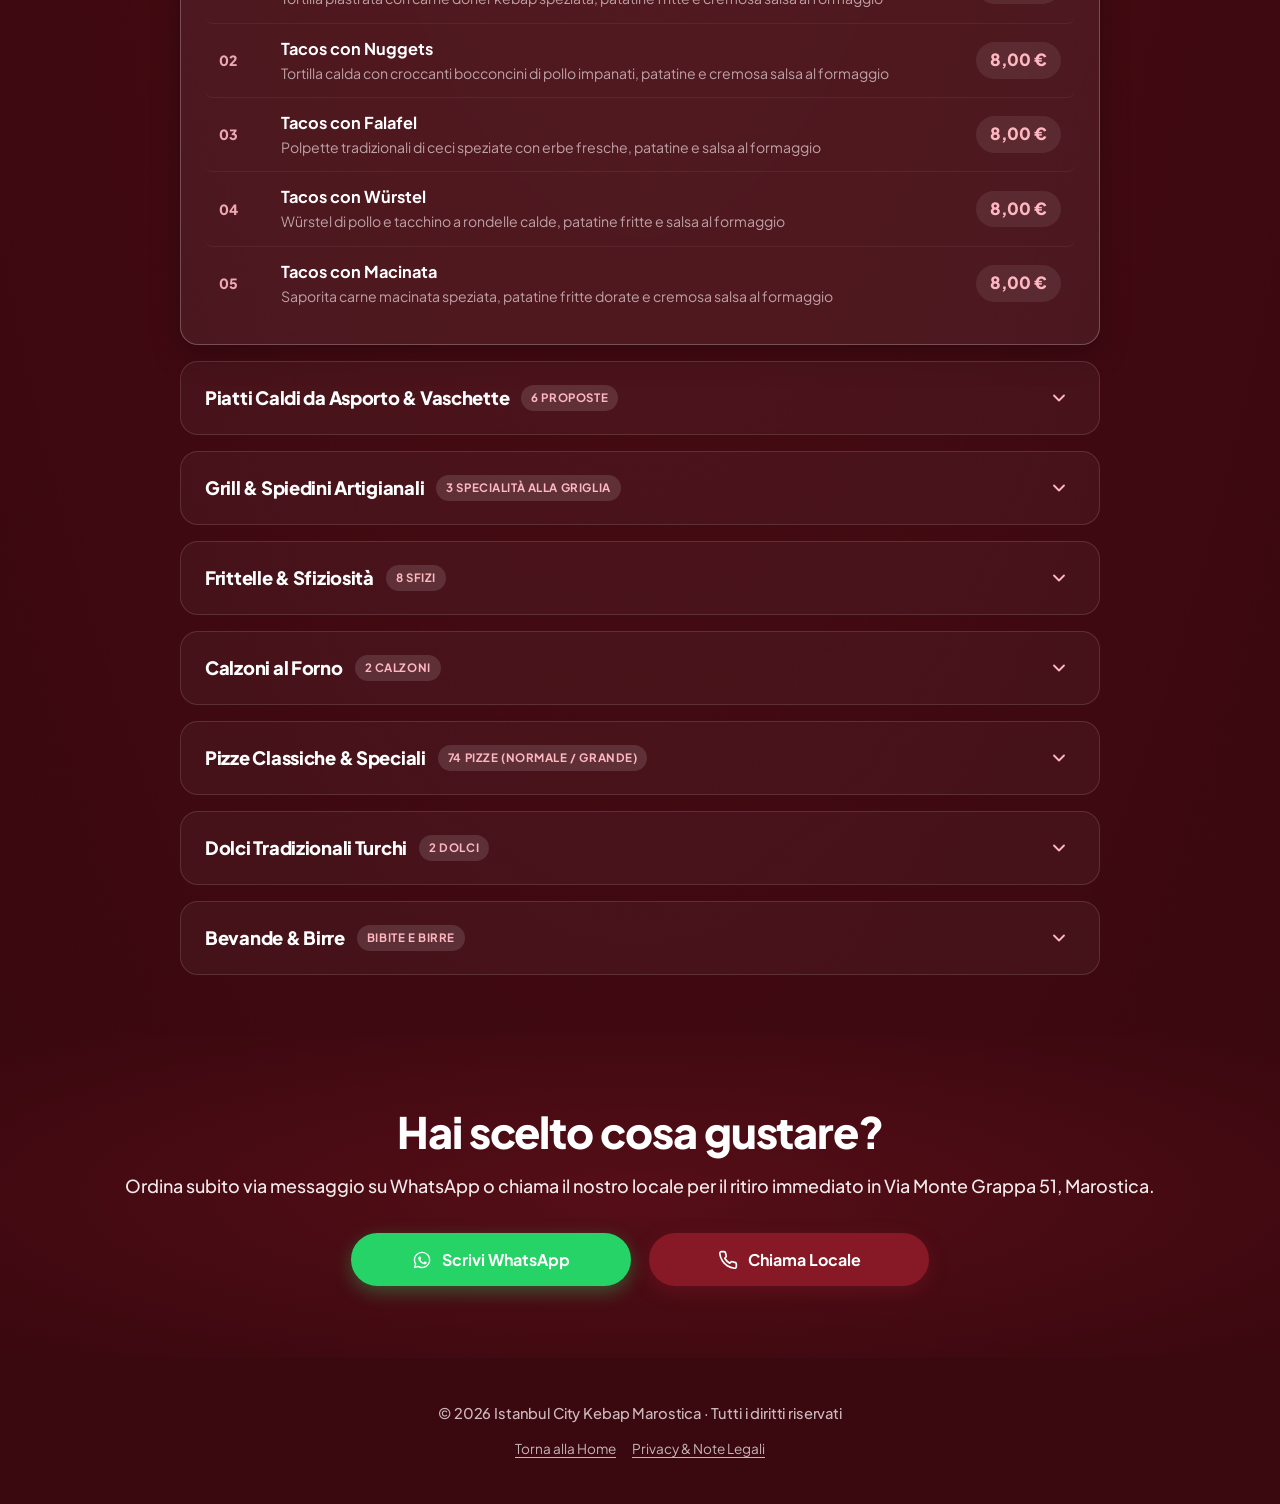
==== commit 75ef50f4: "tacos" ====
--- a/menu.html
+++ b/menu.html
@@ -947,8 +947,8 @@
         <details class="menu-accordion" open>
           <summary class="menu-accordion-summary">
             <div class="summary-left">
-              <span class="summary-title">Panini, Piadine & Tacos</span>
-              <span class="summary-badge">17 Specialità</span>
+              <span class="summary-title">Panini & Piadine Artigianali</span>
+              <span class="summary-badge">16 Specialità</span>
             </div>
             <div class="summary-icon">
               <svg width="20" height="20" viewBox="0 0 24 24" fill="none" stroke="currentColor" stroke-width="2.2" stroke-linecap="round" stroke-linejoin="round" aria-hidden="true" style="width:20px;height:20px;min-width:20px;max-width:20px;display:block;"><polyline points="6 9 12 15 18 9"/></svg>
@@ -1000,21 +1000,13 @@
             <div class="list-item-row">
               <span class="item-num">06</span>
               <div class="item-info">
-                <span class="item-name">Tacos</span>
-                <span class="item-desc">Tortilla calda piastrata a scelta con kebap, falafel, würstel o nuggets, patatine e salsa formaggio</span>
-              </div>
-              <span class="item-price-single">8,00 €</span>
-            </div>
-            <div class="list-item-row">
-              <span class="item-num">07</span>
-              <div class="item-info">
                 <span class="item-name">Panino Falafel (Vegetariano)</span>
                 <span class="item-desc">Polpette di ceci e verdure macinate speziate, insalata fresca, pomodoro, cipolla, salse</span>
               </div>
               <span class="item-price-single">6,00 €</span>
             </div>
             <div class="list-item-row">
-              <span class="item-num">08</span>
+              <span class="item-num">07</span>
               <div class="item-info">
                 <span class="item-name">Piadina Falafel (Vegetariana)</span>
                 <span class="item-desc">Piadina calda con polpette di ceci speziate, insalata fresca, pomodoro, cipolla, salse</span>
@@ -1022,7 +1014,7 @@
               <span class="item-price-single">6,50 €</span>
             </div>
             <div class="list-item-row">
-              <span class="item-num">09</span>
+              <span class="item-num">08</span>
               <div class="item-info">
                 <span class="item-name">Panino Vegetariano</span>
                 <span class="item-desc">Verdure grigliate miste, insalata croccante, pomodoro fresco, cipolla, salse</span>
@@ -1030,7 +1022,7 @@
               <span class="item-price-single">6,00 €</span>
             </div>
             <div class="list-item-row">
-              <span class="item-num">10</span>
+              <span class="item-num">09</span>
               <div class="item-info">
                 <span class="item-name">Piadina Vegetariana</span>
                 <span class="item-desc">Piadina calda ripiena di verdure grigliate, insalata fresca, pomodoro, cipolla, salse</span>
@@ -1038,7 +1030,7 @@
               <span class="item-price-single">6,50 €</span>
             </div>
             <div class="list-item-row">
-              <span class="item-num">11</span>
+              <span class="item-num">10</span>
               <div class="item-info">
                 <span class="item-name">Panino Tonno</span>
                 <span class="item-desc">Tonno di qualità all'olio d'oliva, insalata fresca, pomodoro, cipolla, salse</span>
@@ -1046,7 +1038,7 @@
               <span class="item-price-single">6,00 €</span>
             </div>
             <div class="list-item-row">
-              <span class="item-num">12</span>
+              <span class="item-num">11</span>
               <div class="item-info">
                 <span class="item-name">Panino Cotoletta</span>
                 <span class="item-desc">Cotoletta di pollo dorata e croccante, insalata fresca, pomodoro, cipolla, salse</span>
@@ -1054,7 +1046,7 @@
               <span class="item-price-single">6,00 €</span>
             </div>
             <div class="list-item-row">
-              <span class="item-num">13</span>
+              <span class="item-num">12</span>
               <div class="item-info">
                 <span class="item-name">Panino Hamburger</span>
                 <span class="item-desc">Hamburger di pura carne trita di vitello, insalata, pomodoro, cipolla, salse</span>
@@ -1062,7 +1054,7 @@
               <span class="item-price-single">6,00 €</span>
             </div>
             <div class="list-item-row">
-              <span class="item-num">14</span>
+              <span class="item-num">13</span>
               <div class="item-info">
                 <span class="item-name">Panino Cheeseburger</span>
                 <span class="item-desc">Hamburger di vitello, formaggio fuso filante, insalata, pomodoro, cipolla, salse</span>
@@ -1070,7 +1062,7 @@
               <span class="item-price-single">7,00 €</span>
             </div>
             <div class="list-item-row">
-              <span class="item-num">15</span>
+              <span class="item-num">14</span>
               <div class="item-info">
                 <span class="item-name">Panino Würstel</span>
                 <span class="item-desc">Würstel di pollo e tacchino, insalata, pomodoro fresco, cipolla, salse</span>
@@ -1078,7 +1070,7 @@
               <span class="item-price-single">6,00 €</span>
             </div>
             <div class="list-item-row">
-              <span class="item-num">16</span>
+              <span class="item-num">15</span>
               <div class="item-info">
                 <span class="item-name">Panino Fish</span>
                 <span class="item-desc">Filetto di pesce impanato dorato, insalata fresca, pomodoro, cipolla, salse</span>
@@ -1086,12 +1078,71 @@
               <span class="item-price-single">6,00 €</span>
             </div>
             <div class="list-item-row">
-              <span class="item-num">17</span>
+              <span class="item-num">16</span>
               <div class="item-info">
                 <span class="item-name">Hot Dog</span>
                 <span class="item-desc">Morbido panino caldo con würstel di pollo e tacchino e ketchup</span>
               </div>
               <span class="item-price-single">6,00 €</span>
+            </div>
+            </div>
+          </div>
+        </details>
+
+        <details class="menu-accordion" open id="tacos-section">
+          <summary class="menu-accordion-summary">
+            <div class="summary-left">
+              <span class="summary-title">I Nostri Tacos</span>
+              <span class="summary-badge">5 Varianti</span>
+            </div>
+            <div class="summary-icon">
+              <svg width="20" height="20" viewBox="0 0 24 24" fill="none" stroke="currentColor" stroke-width="2.2" stroke-linecap="round" stroke-linejoin="round" aria-hidden="true" style="width:20px;height:20px;min-width:20px;max-width:20px;display:block;"><polyline points="6 9 12 15 18 9"/></svg>
+            </div>
+          </summary>
+          <div class="menu-accordion-content">
+            <div class="accordion-cat-note">
+              I nostri ricchi French Tacos sono preparati con tortilla calda piastrata, patatine fritte dorate all'interno e cremosa salsa al formaggio.
+            </div>
+            <div class="menu-items-list">
+            <div class="list-item-row">
+              <span class="item-num">01</span>
+              <div class="item-info">
+                <span class="item-name">Tacos con Kebap</span>
+                <span class="item-desc">Tortilla piastrata con carne döner kebap speziata, patatine fritte e cremosa salsa al formaggio</span>
+              </div>
+              <span class="item-price-single">8,00 €</span>
+            </div>
+            <div class="list-item-row">
+              <span class="item-num">02</span>
+              <div class="item-info">
+                <span class="item-name">Tacos con Nuggets</span>
+                <span class="item-desc">Tortilla calda con croccanti bocconcini di pollo impanati, patatine e cremosa salsa al formaggio</span>
+              </div>
+              <span class="item-price-single">8,00 €</span>
+            </div>
+            <div class="list-item-row">
+              <span class="item-num">03</span>
+              <div class="item-info">
+                <span class="item-name">Tacos con Falafel</span>
+                <span class="item-desc">Polpette tradizionali di ceci speziate con erbe fresche, patatine e salsa al formaggio</span>
+              </div>
+              <span class="item-price-single">8,00 €</span>
+            </div>
+            <div class="list-item-row">
+              <span class="item-num">04</span>
+              <div class="item-info">
+                <span class="item-name">Tacos con Würstel</span>
+                <span class="item-desc">Würstel di pollo e tacchino a rondelle calde, patatine fritte e salsa al formaggio</span>
+              </div>
+              <span class="item-price-single">8,00 €</span>
+            </div>
+            <div class="list-item-row">
+              <span class="item-num">05</span>
+              <div class="item-info">
+                <span class="item-name">Tacos con Macinata</span>
+                <span class="item-desc">Saporita carne macinata speziata, patatine fritte dorate e cremosa salsa al formaggio</span>
+              </div>
+              <span class="item-price-single">8,00 €</span>
             </div>
             </div>
           </div>
@@ -1207,7 +1258,7 @@
           <summary class="menu-accordion-summary">
             <div class="summary-left">
               <span class="summary-title">Frittelle & Sfiziosità</span>
-              <span class="summary-badge">7 Sfizi</span>
+              <span class="summary-badge">8 Sfizi</span>
             </div>
             <div class="summary-icon">
               <svg width="20" height="20" viewBox="0 0 24 24" fill="none" stroke="currentColor" stroke-width="2.2" stroke-linecap="round" stroke-linejoin="round" aria-hidden="true" style="width:20px;height:20px;min-width:20px;max-width:20px;display:block;"><polyline points="6 9 12 15 18 9"/></svg>
@@ -1271,6 +1322,14 @@
                 <span class="item-desc">Porzione di patatine fritte dorate e calde</span>
               </div>
               <span class="item-price-single">3,50 €</span>
+            </div>
+            <div class="list-item-row">
+              <span class="item-num">08</span>
+              <div class="item-info">
+                <span class="item-name">Anelli di Cipolla</span>
+                <span class="item-desc">Croccanti anelli di cipolla dorati e pastellati al momento</span>
+              </div>
+              <span class="item-price-single">4,00 €</span>
             </div>
             </div>
           </div>
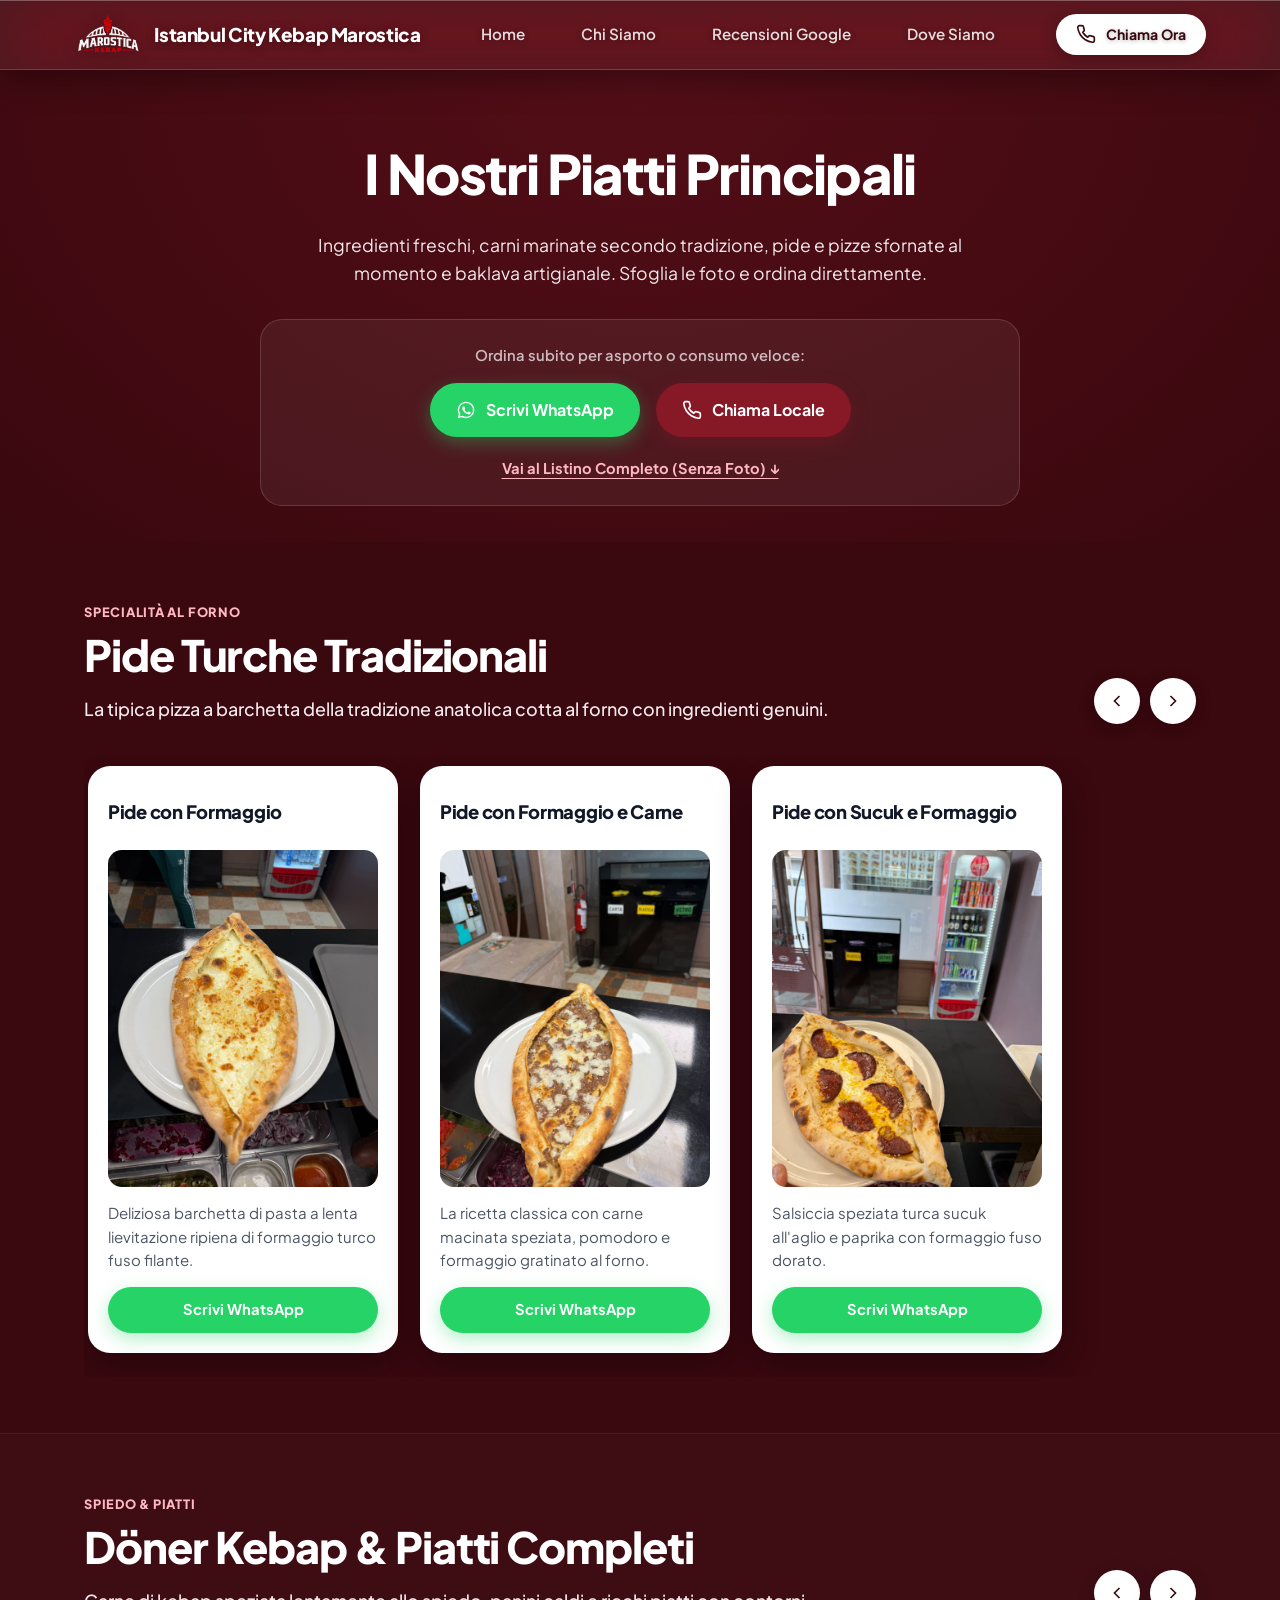
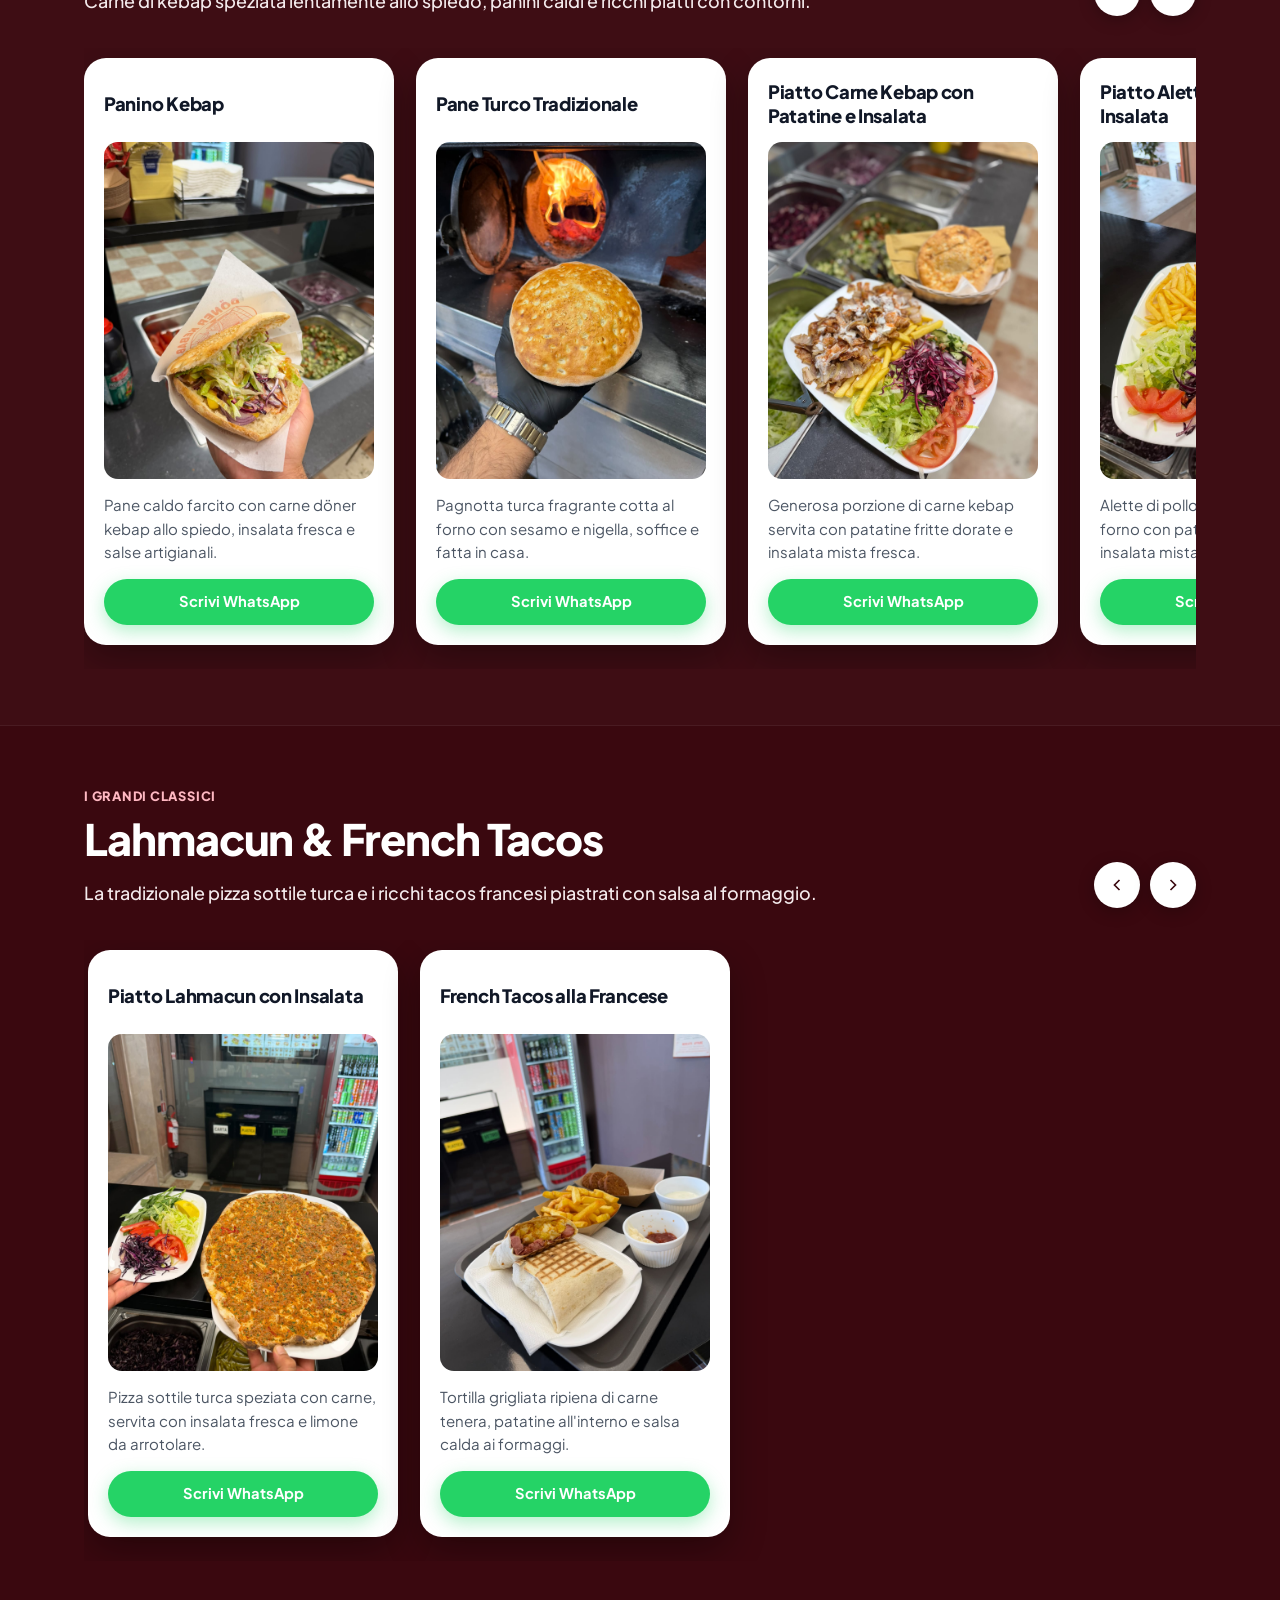
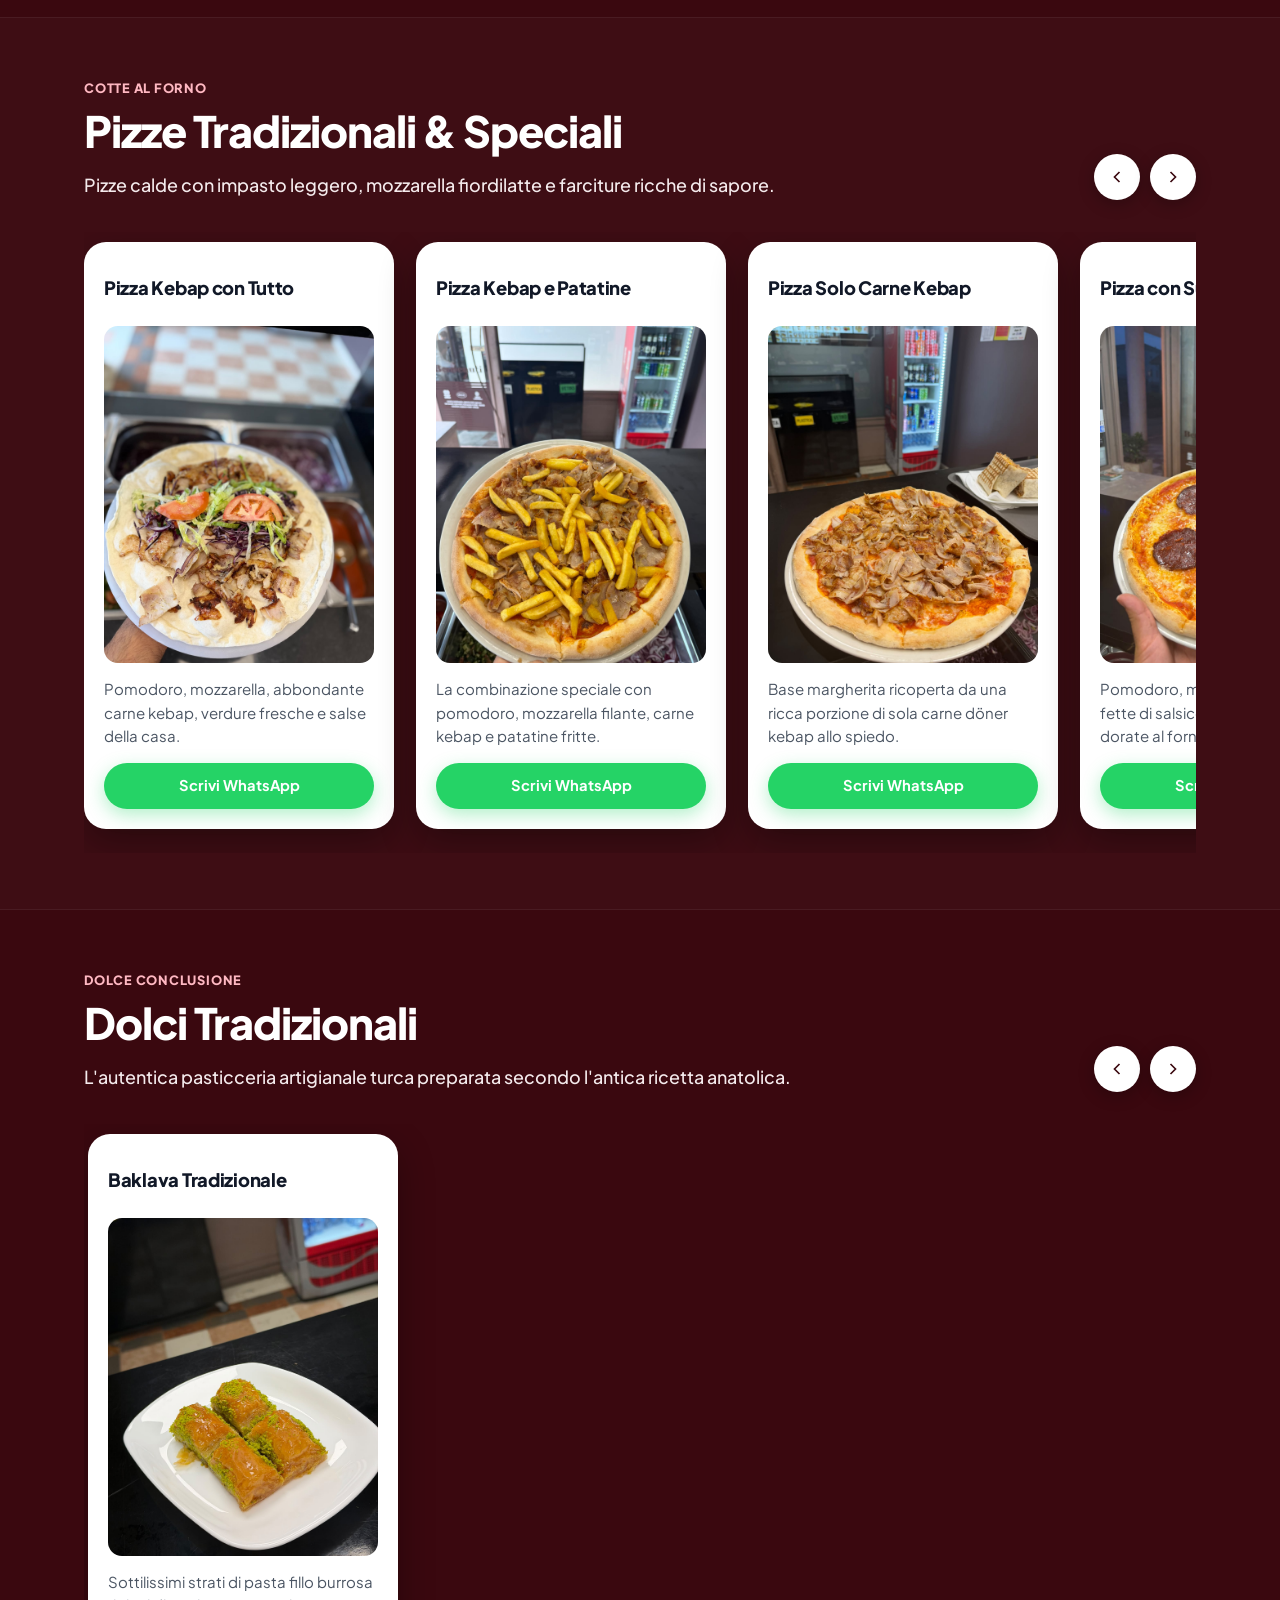
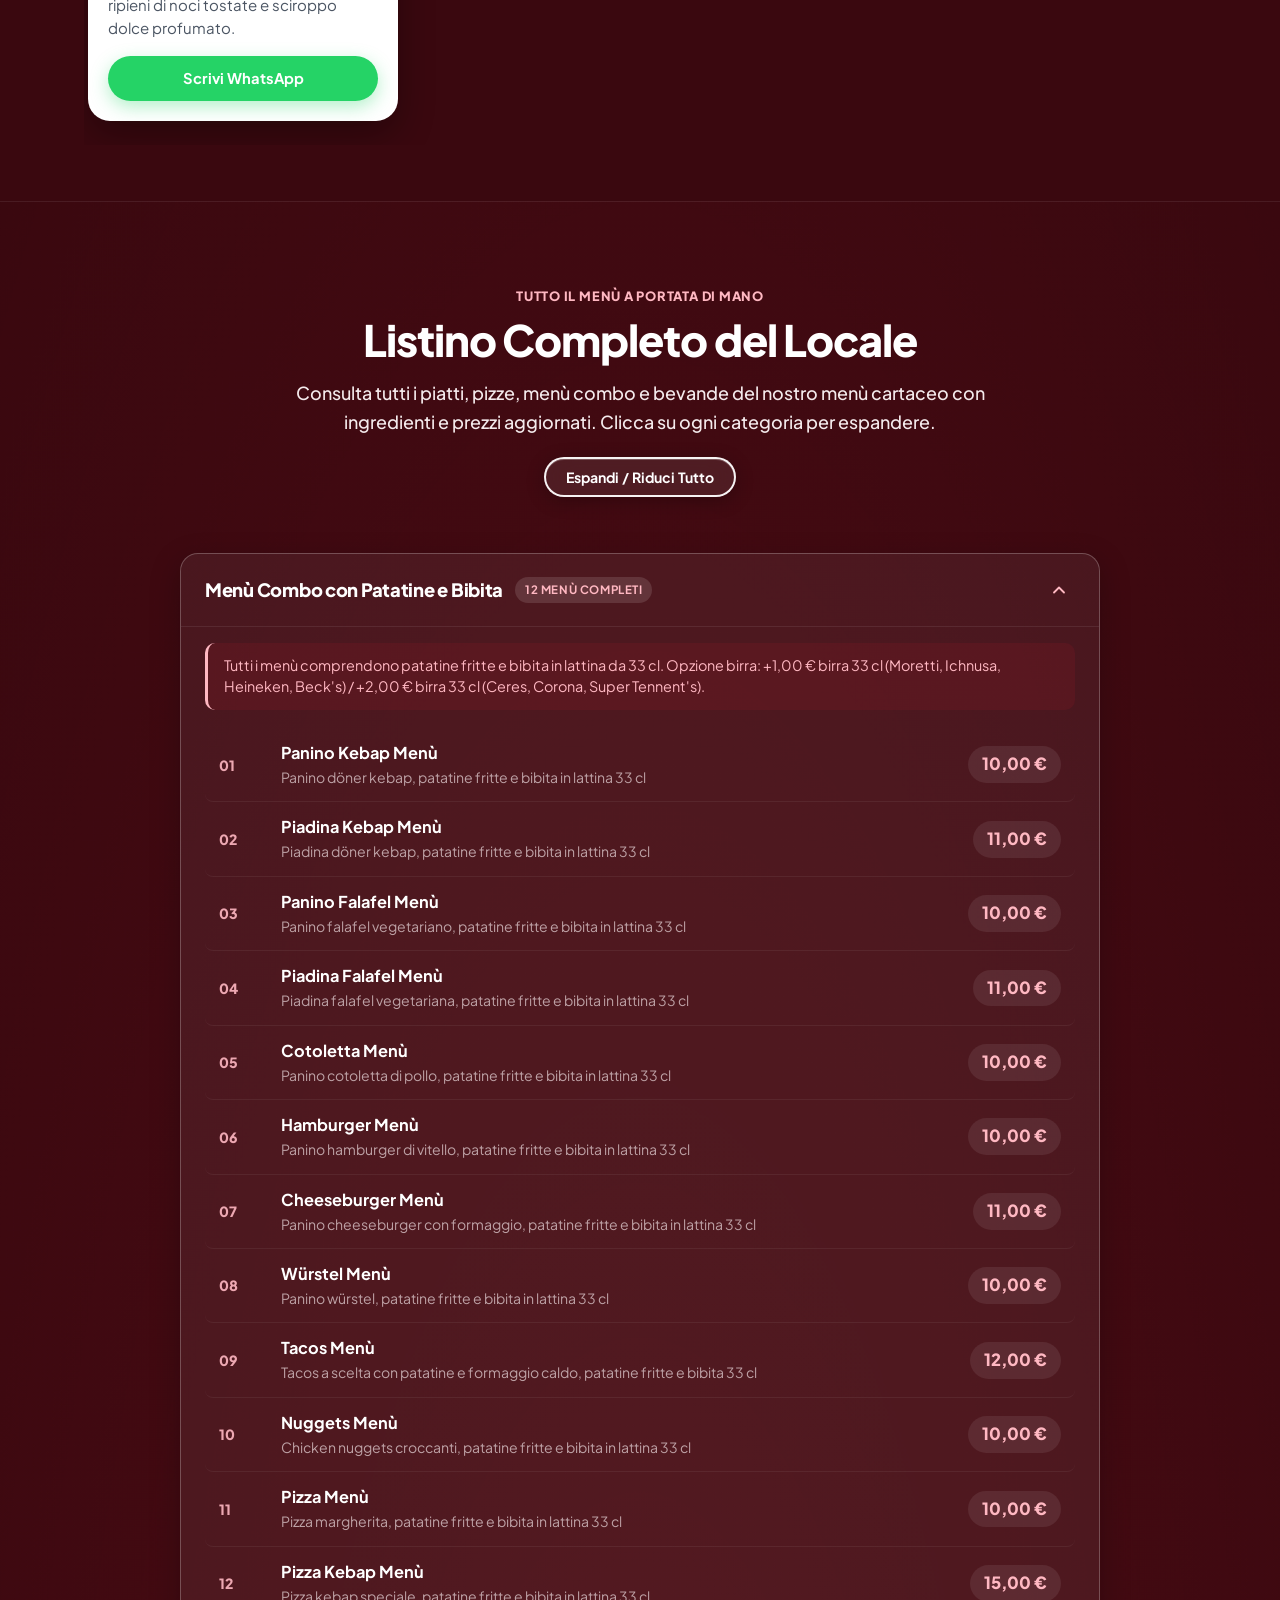
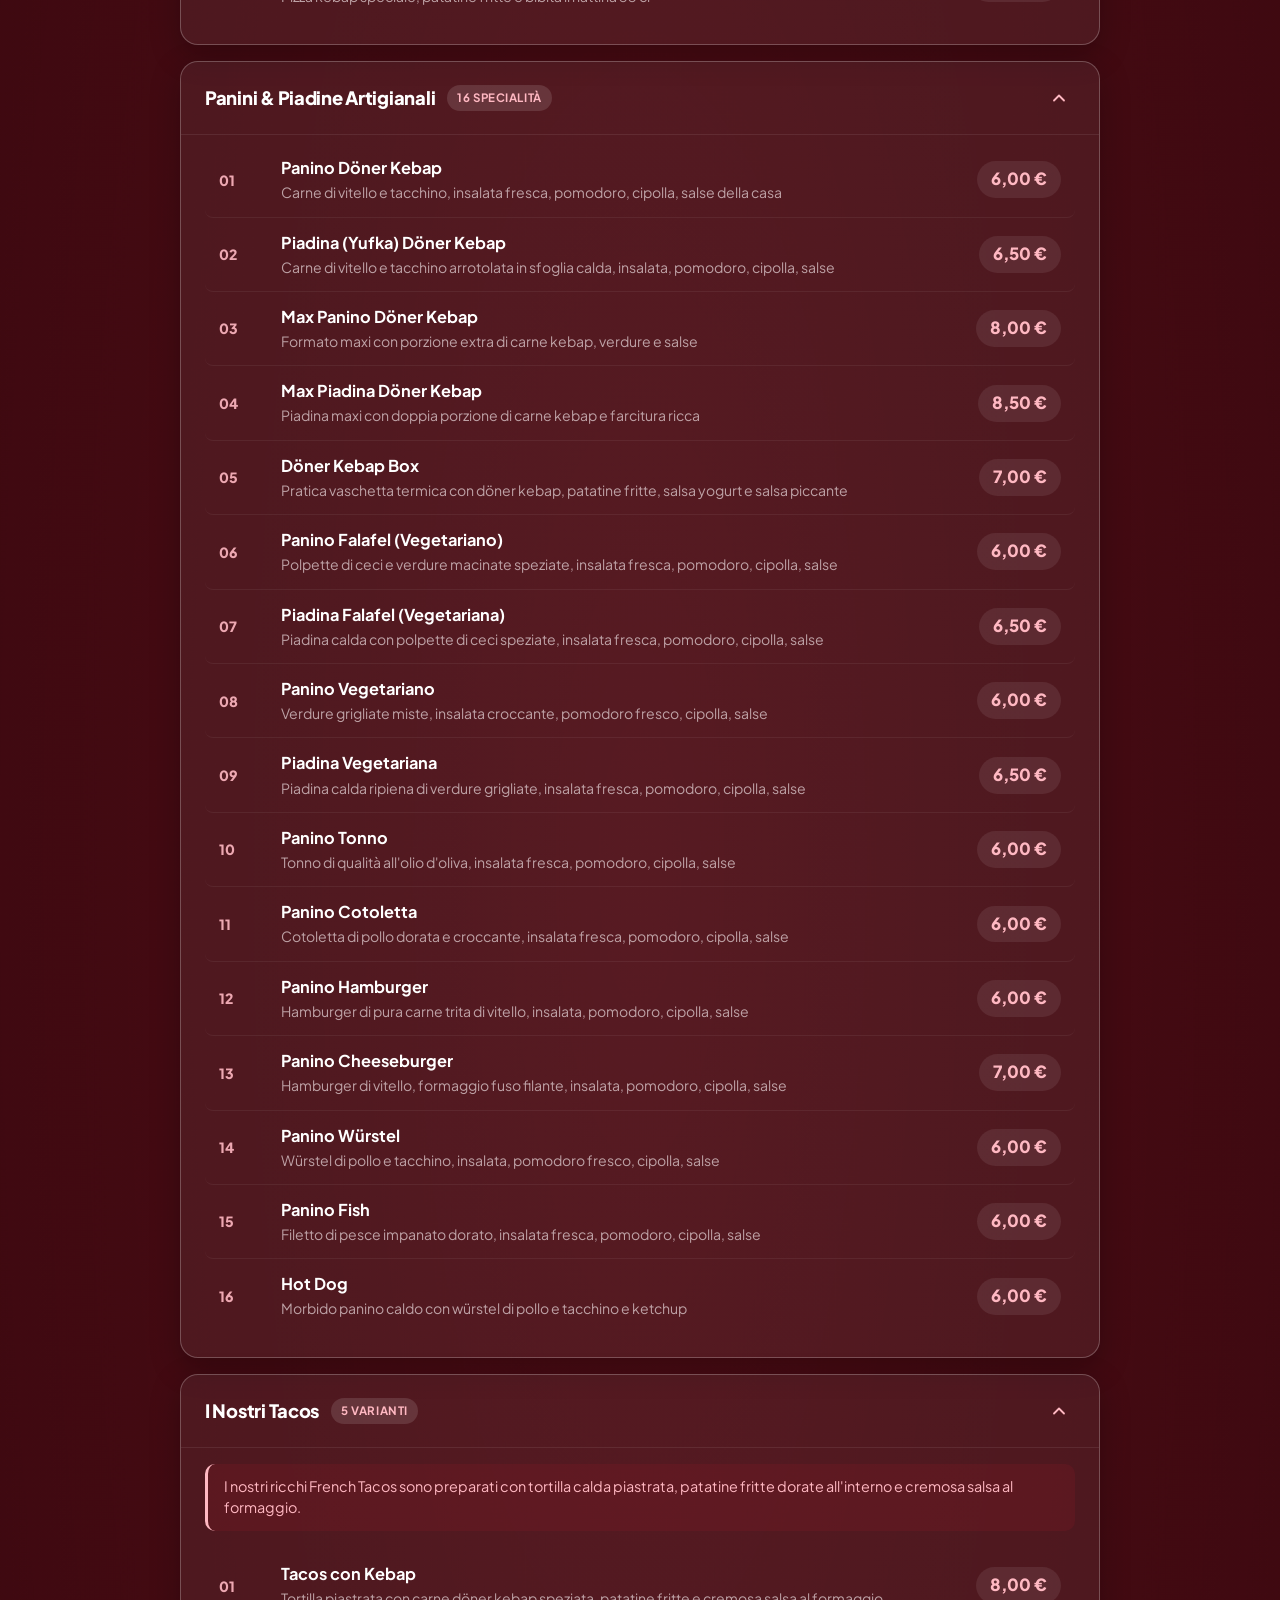
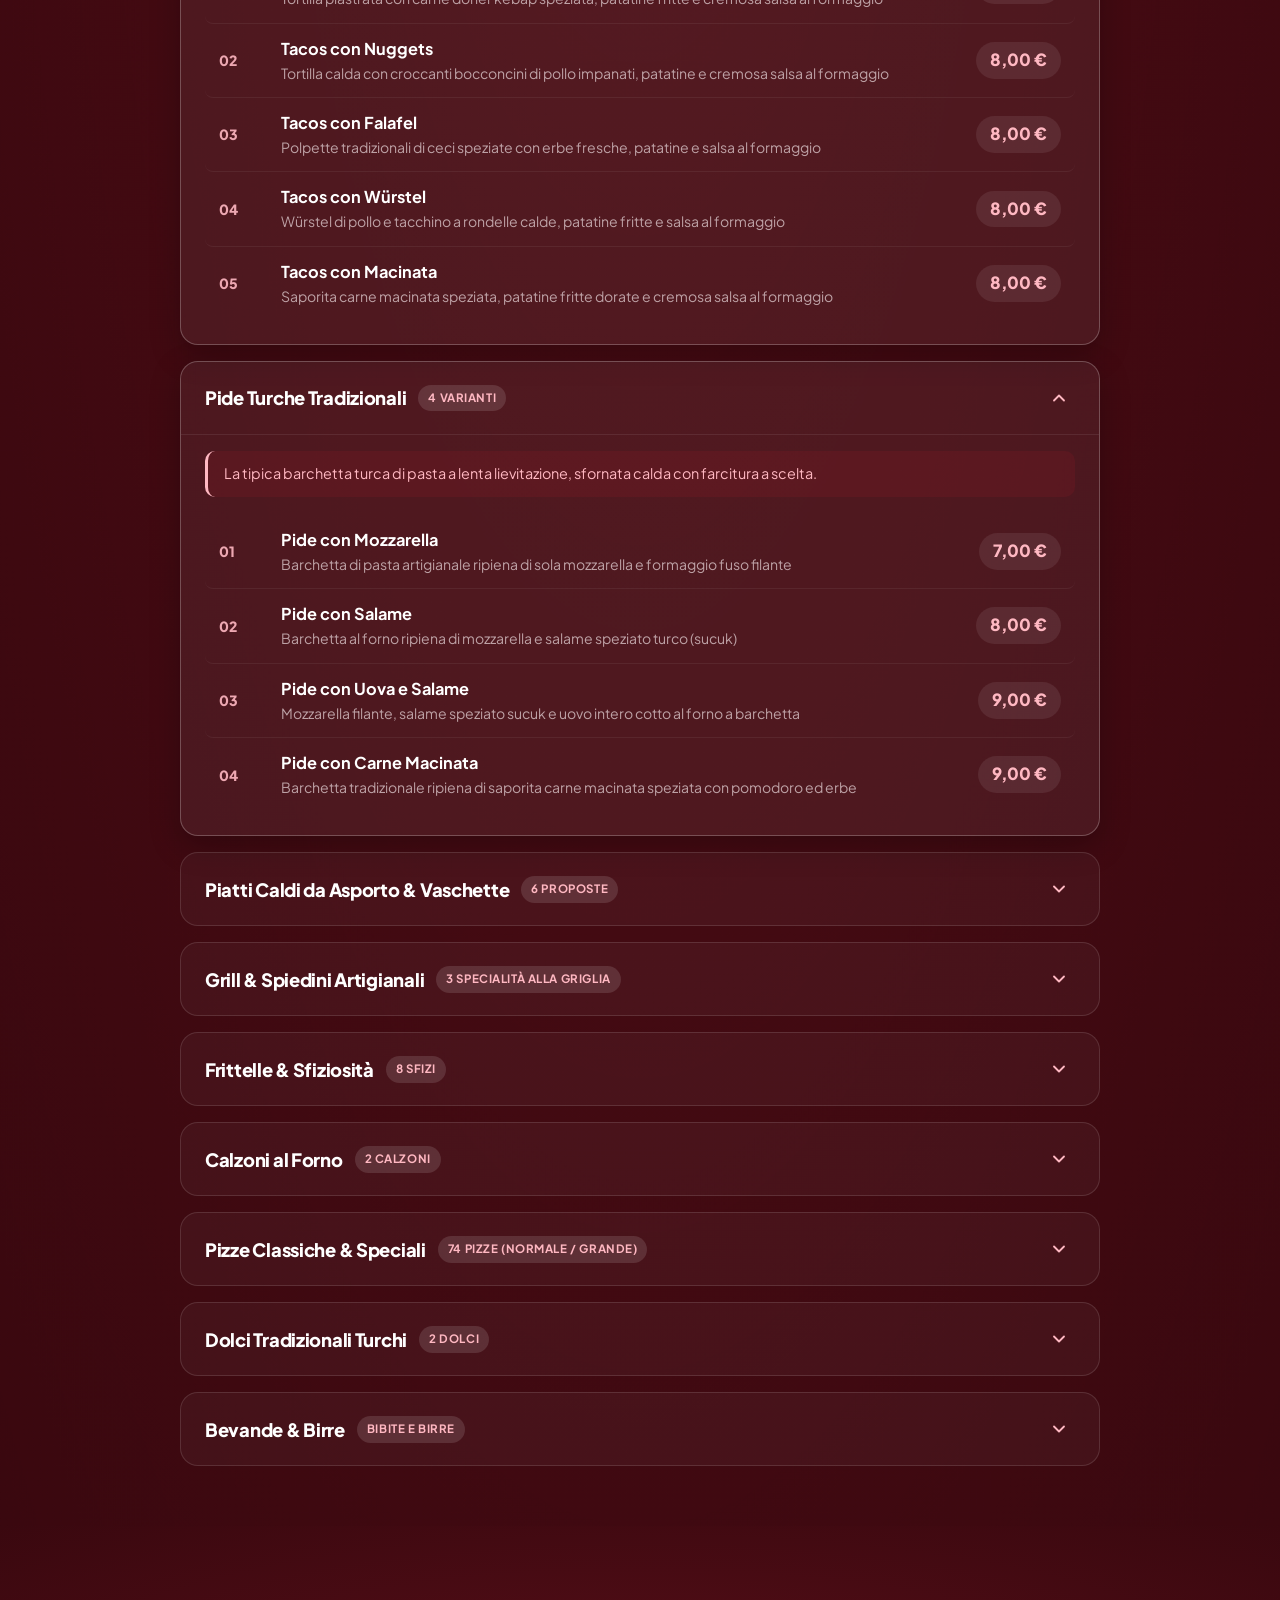
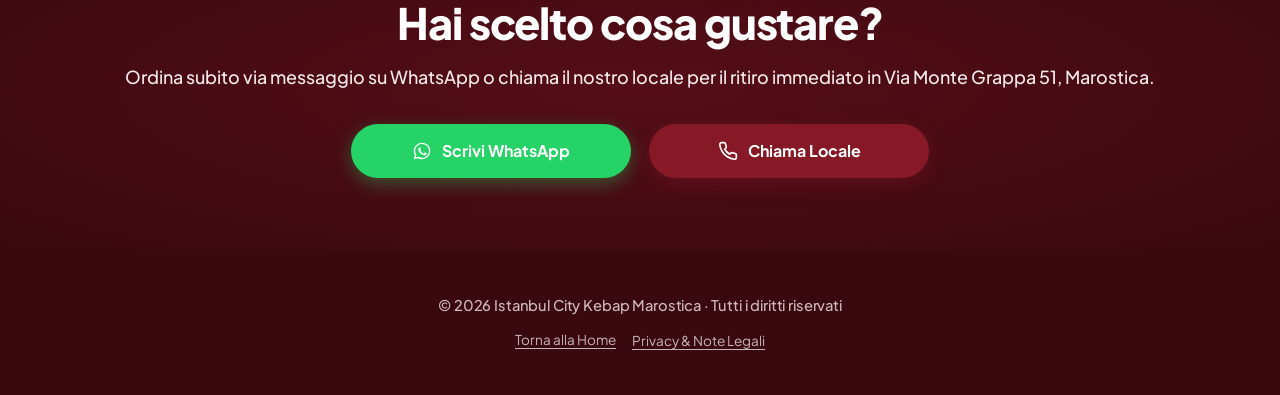
==== commit 7feb2bba: "pide" ====
--- a/menu.html
+++ b/menu.html
@@ -1148,6 +1148,57 @@
           </div>
         </details>
 
+        <details class="menu-accordion" open id="pide-text-section">
+          <summary class="menu-accordion-summary">
+            <div class="summary-left">
+              <span class="summary-title">Pide Turche Tradizionali</span>
+              <span class="summary-badge">4 Varianti</span>
+            </div>
+            <div class="summary-icon">
+              <svg width="20" height="20" viewBox="0 0 24 24" fill="none" stroke="currentColor" stroke-width="2.2" stroke-linecap="round" stroke-linejoin="round" aria-hidden="true" style="width:20px;height:20px;min-width:20px;max-width:20px;display:block;"><polyline points="6 9 12 15 18 9"/></svg>
+            </div>
+          </summary>
+          <div class="menu-accordion-content">
+            <div class="accordion-cat-note">
+              La tipica barchetta turca di pasta a lenta lievitazione, sfornata calda con farcitura a scelta.
+            </div>
+            <div class="menu-items-list">
+            <div class="list-item-row">
+              <span class="item-num">01</span>
+              <div class="item-info">
+                <span class="item-name">Pide con Mozzarella</span>
+                <span class="item-desc">Barchetta di pasta artigianale ripiena di sola mozzarella e formaggio fuso filante</span>
+              </div>
+              <span class="item-price-single">7,00 €</span>
+            </div>
+            <div class="list-item-row">
+              <span class="item-num">02</span>
+              <div class="item-info">
+                <span class="item-name">Pide con Salame</span>
+                <span class="item-desc">Barchetta al forno ripiena di mozzarella e salame speziato turco (sucuk)</span>
+              </div>
+              <span class="item-price-single">8,00 €</span>
+            </div>
+            <div class="list-item-row">
+              <span class="item-num">03</span>
+              <div class="item-info">
+                <span class="item-name">Pide con Uova e Salame</span>
+                <span class="item-desc">Mozzarella filante, salame speziato sucuk e uovo intero cotto al forno a barchetta</span>
+              </div>
+              <span class="item-price-single">9,00 €</span>
+            </div>
+            <div class="list-item-row">
+              <span class="item-num">04</span>
+              <div class="item-info">
+                <span class="item-name">Pide con Carne Macinata</span>
+                <span class="item-desc">Barchetta tradizionale ripiena di saporita carne macinata speziata con pomodoro ed erbe</span>
+              </div>
+              <span class="item-price-single">9,00 €</span>
+            </div>
+            </div>
+          </div>
+        </details>
+
         <details class="menu-accordion">
           <summary class="menu-accordion-summary">
             <div class="summary-left">
